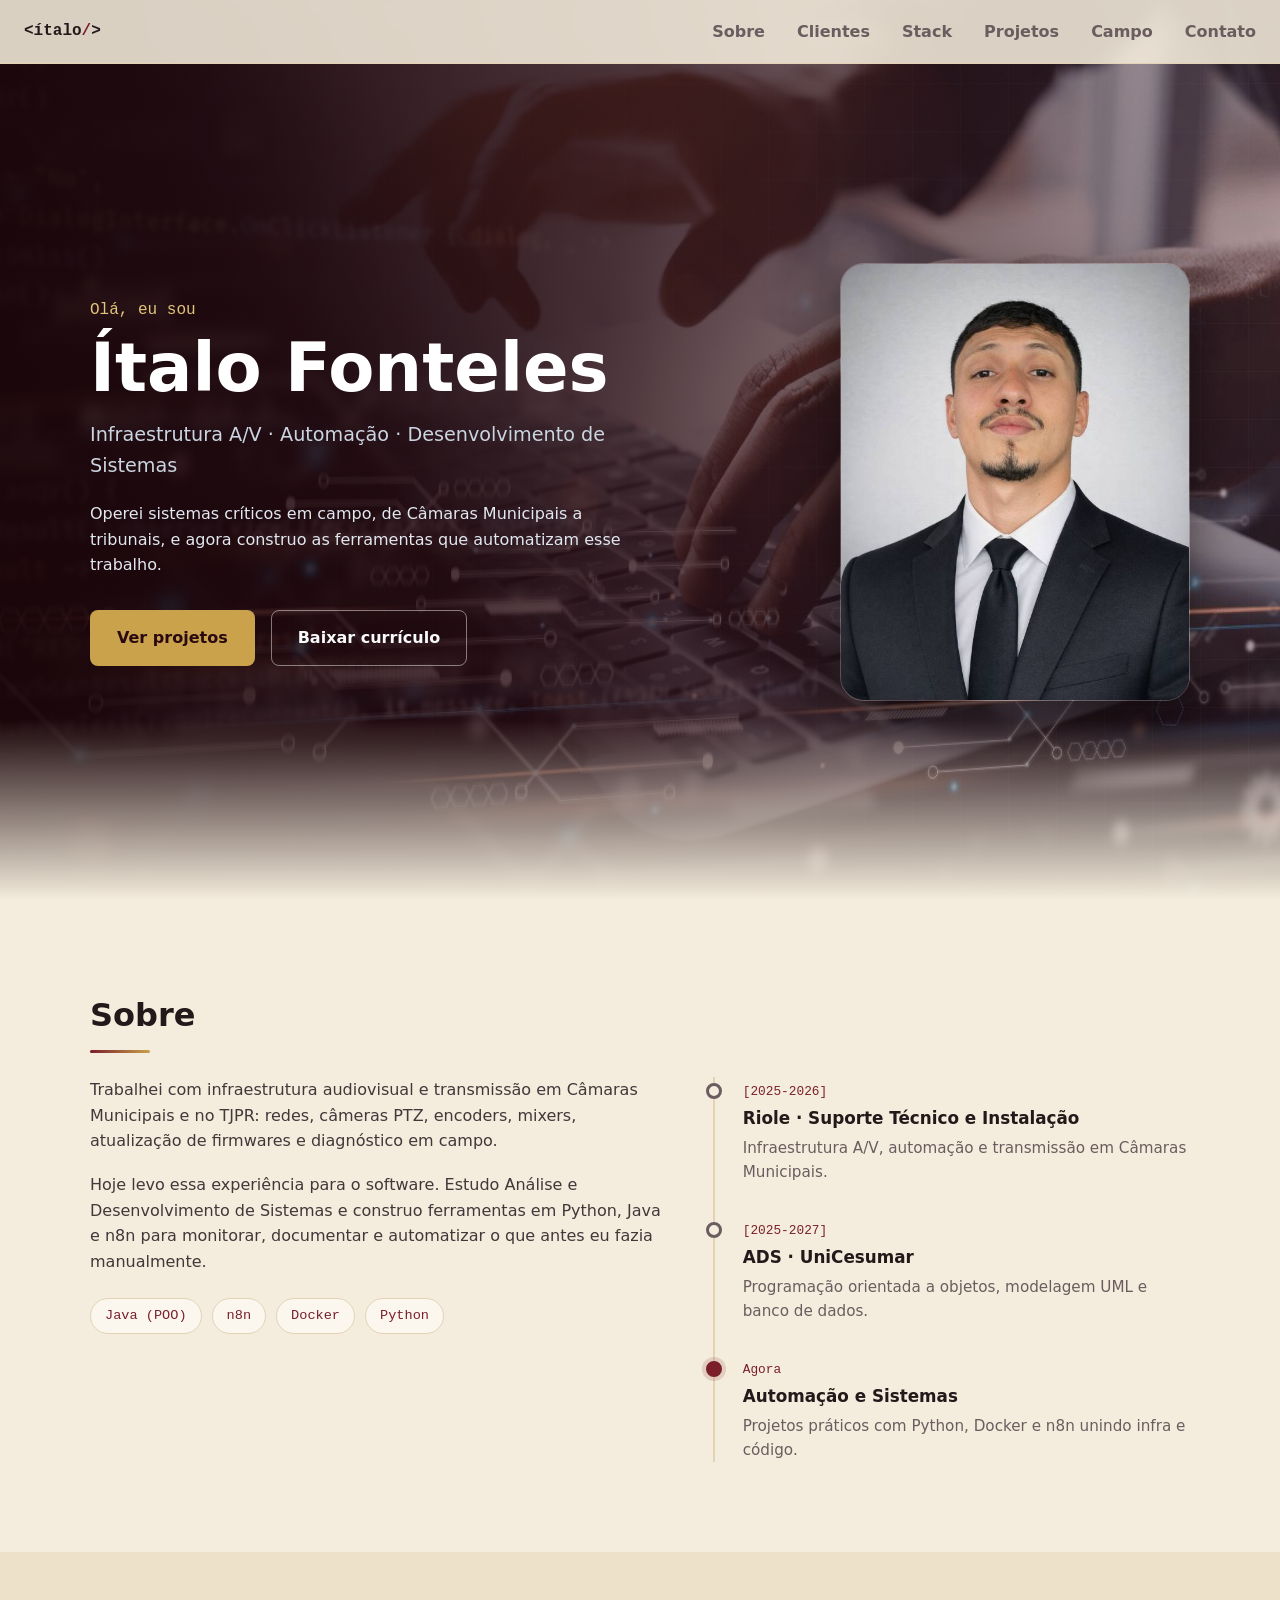
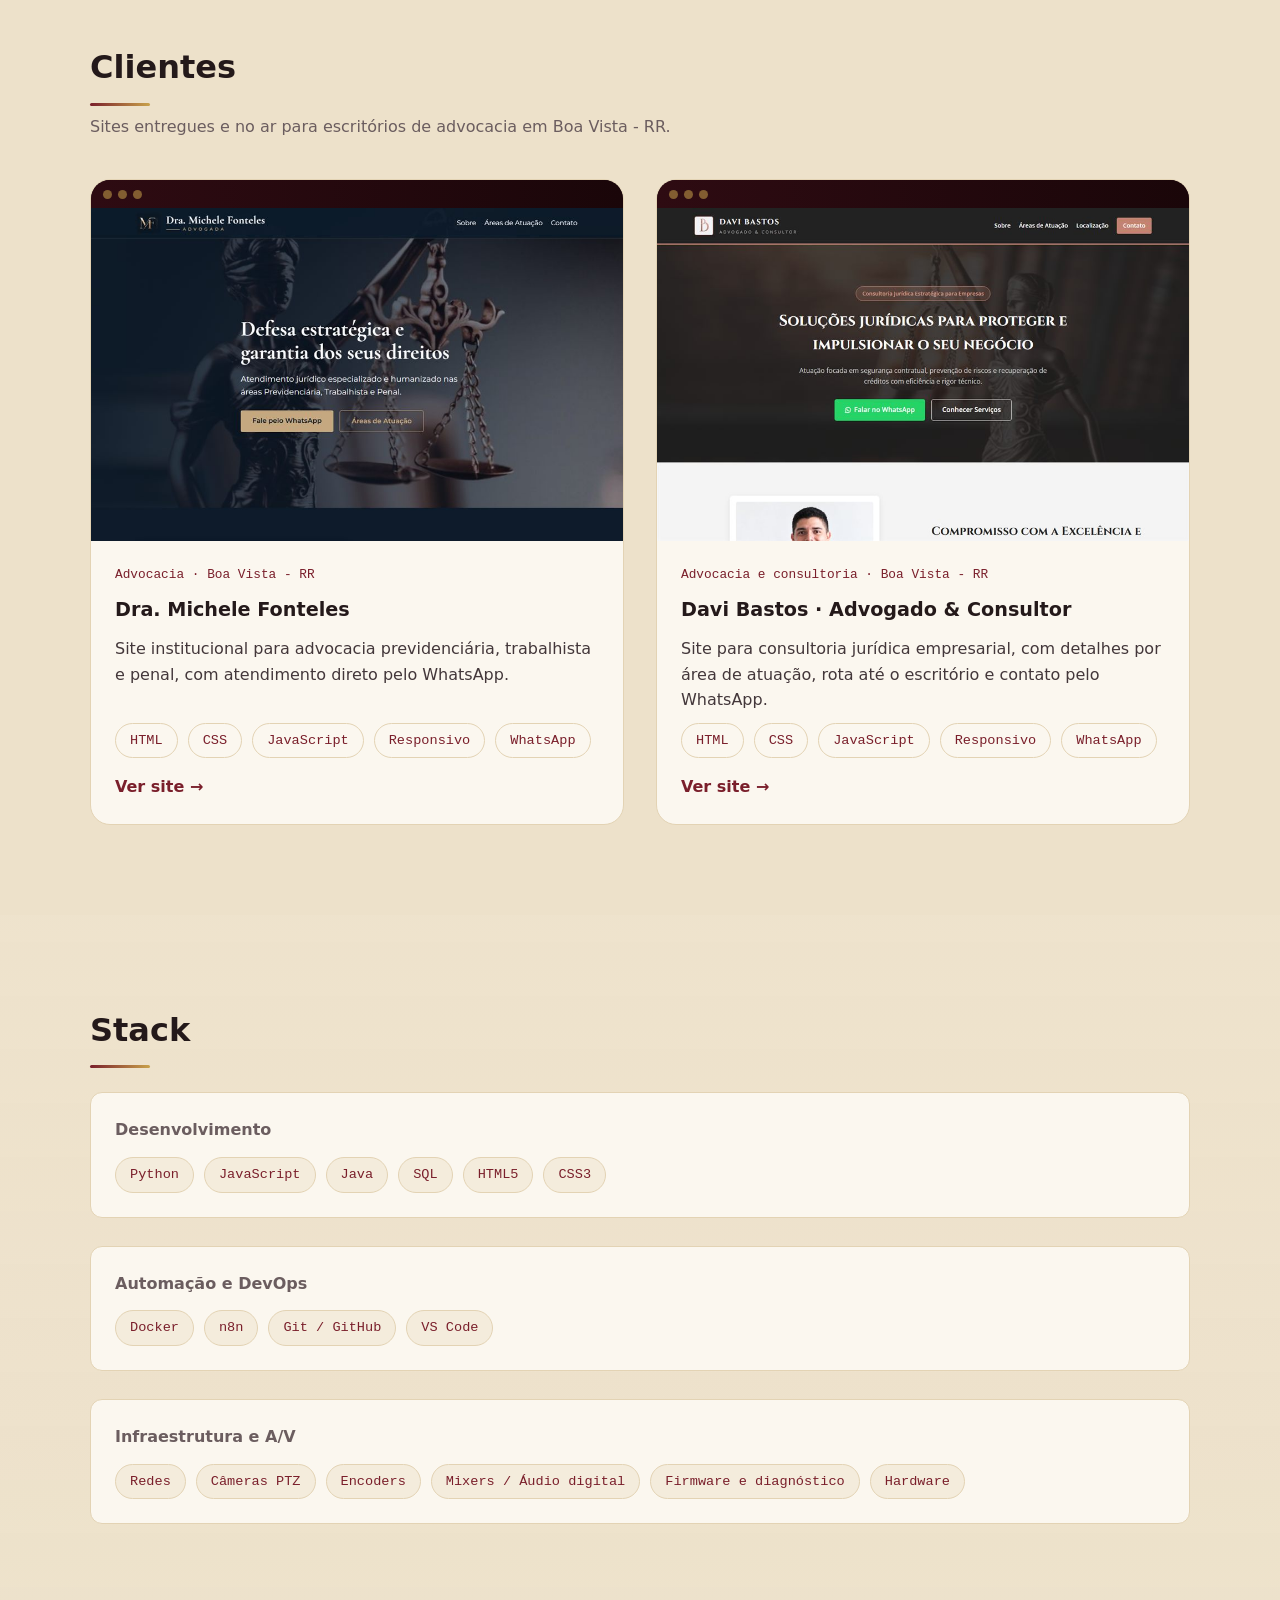
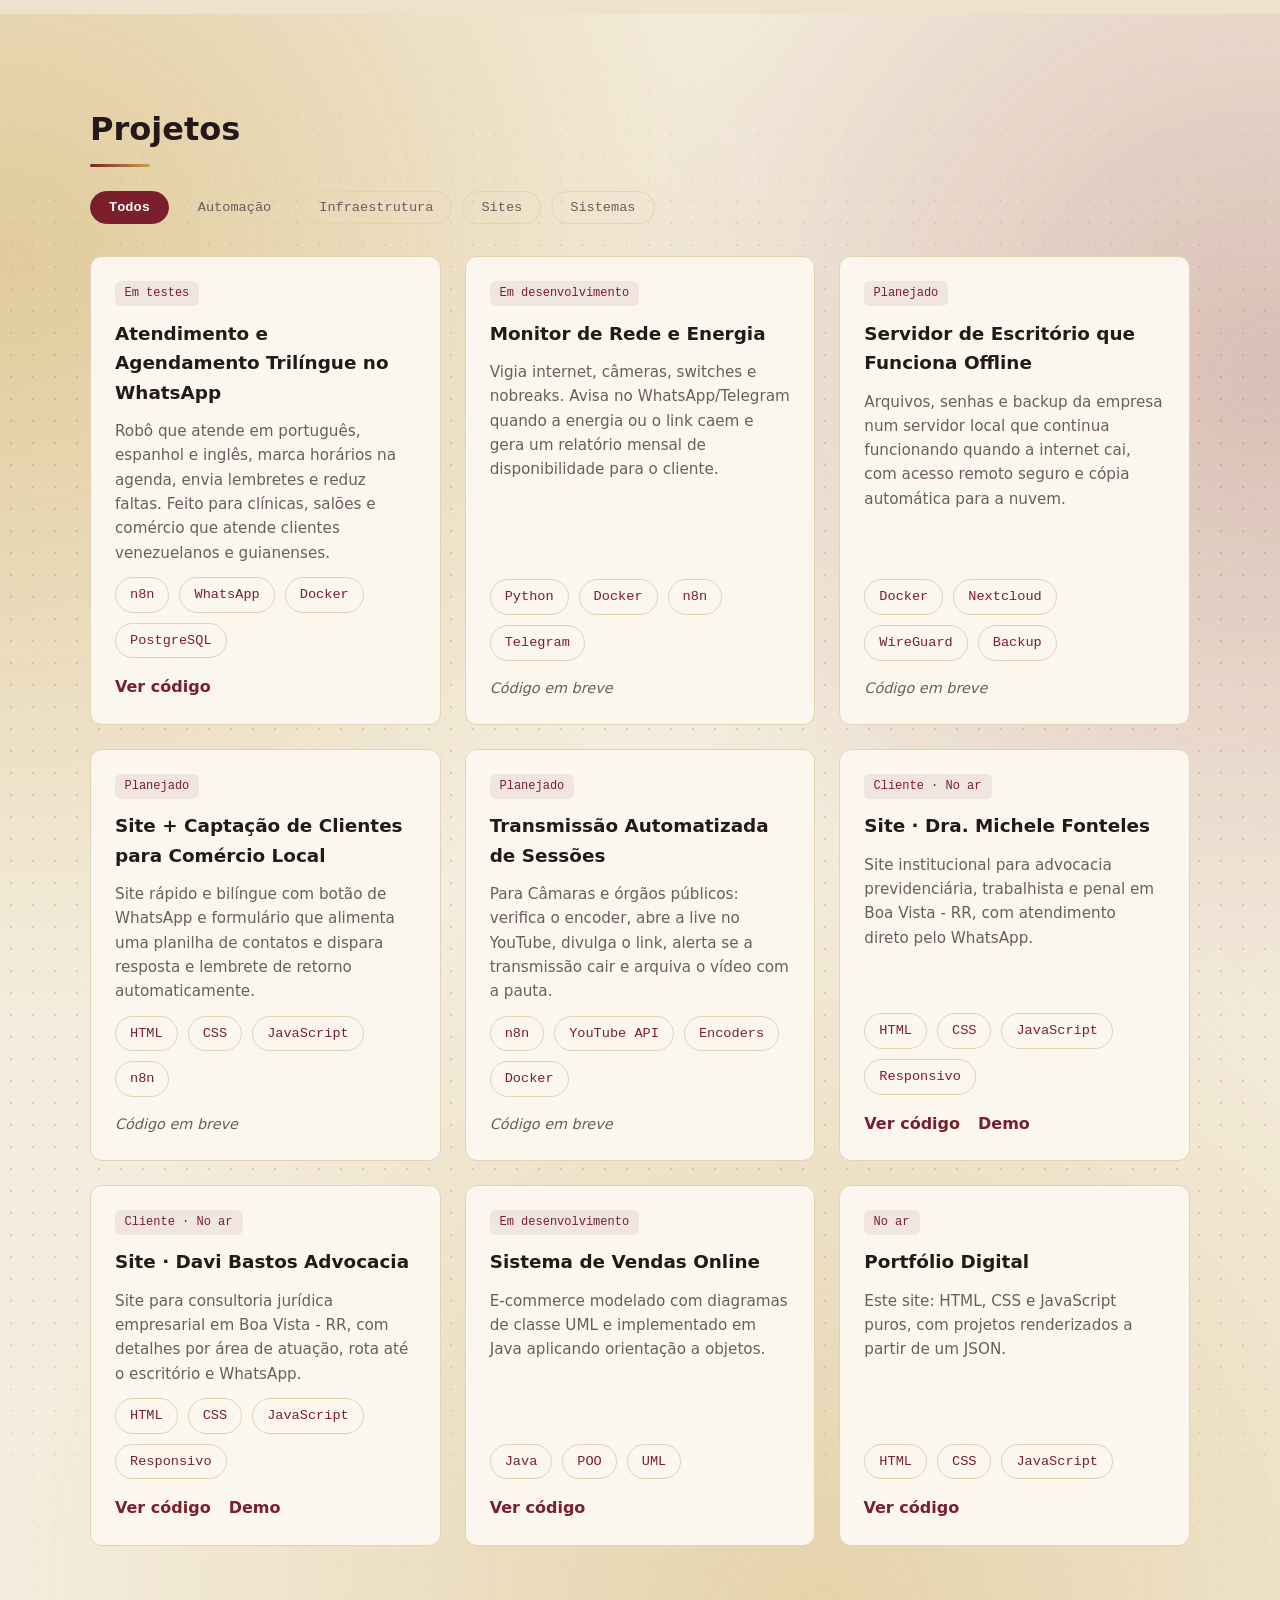
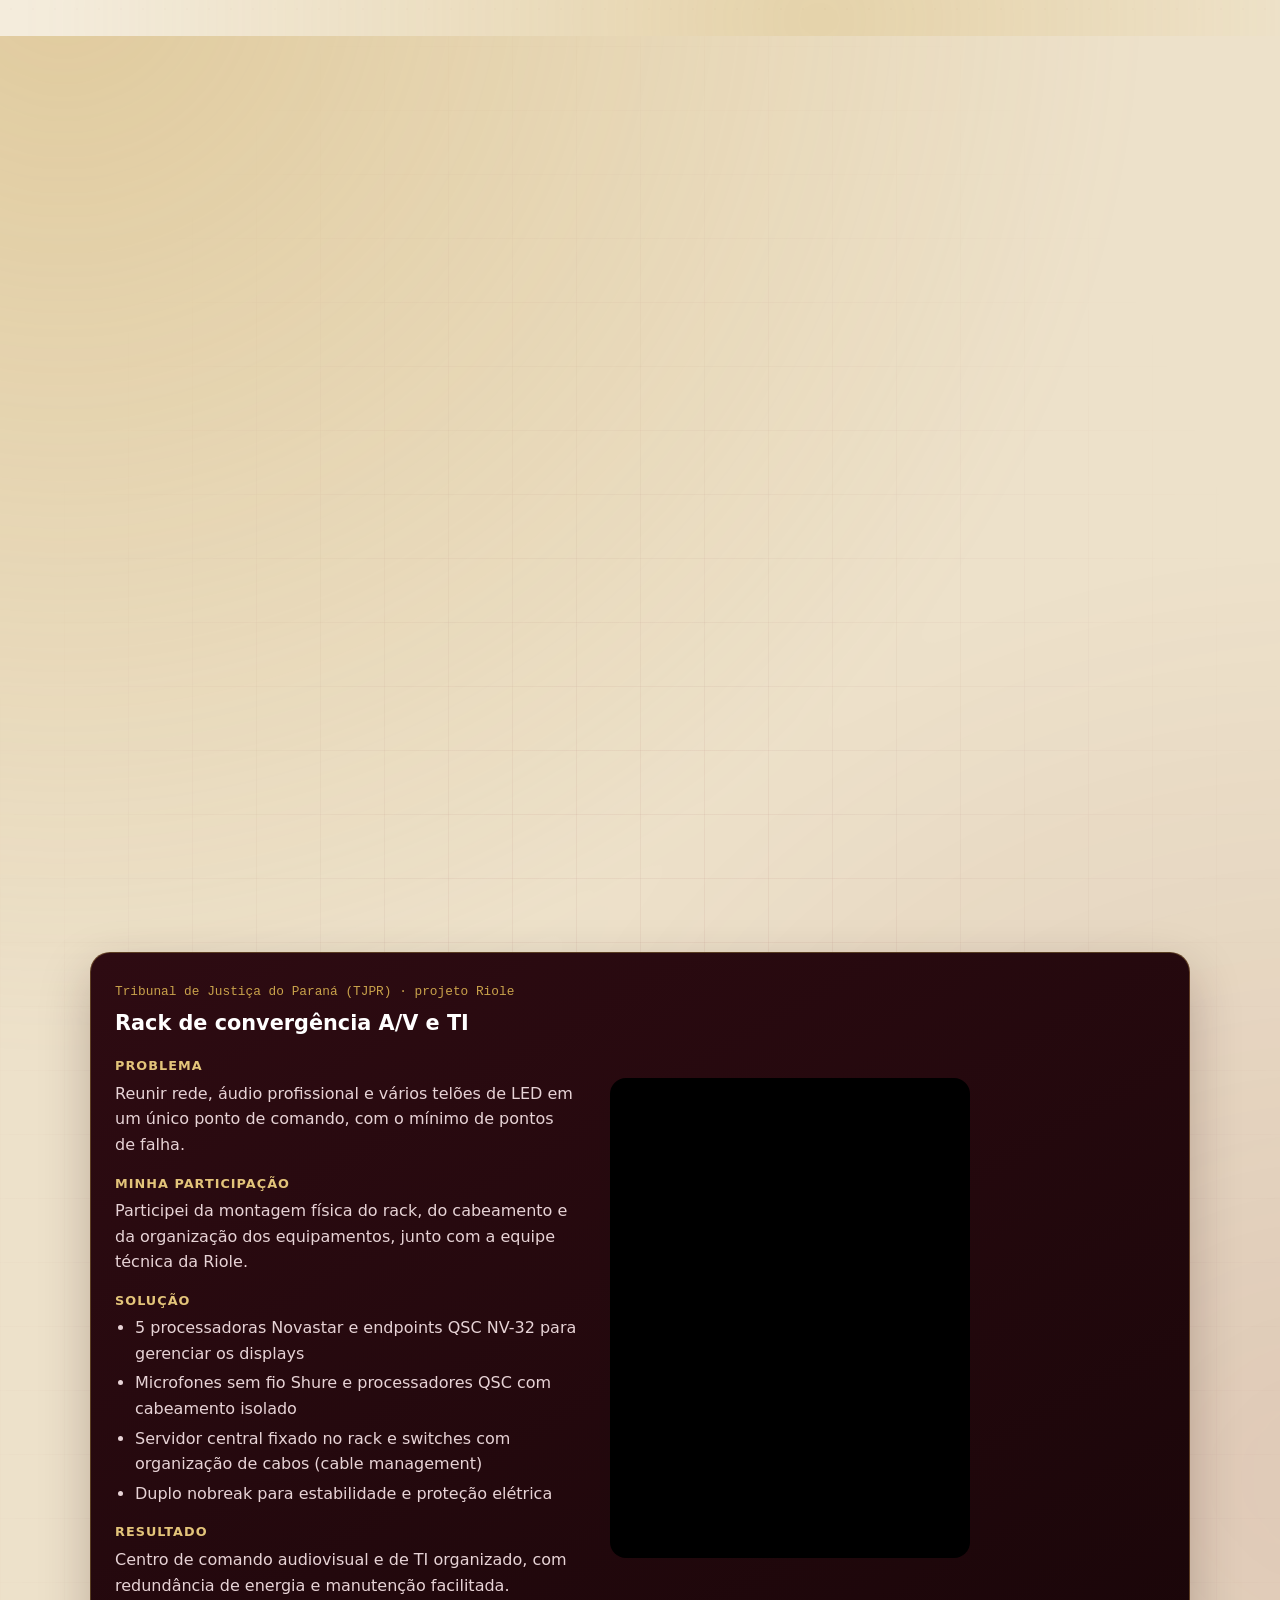
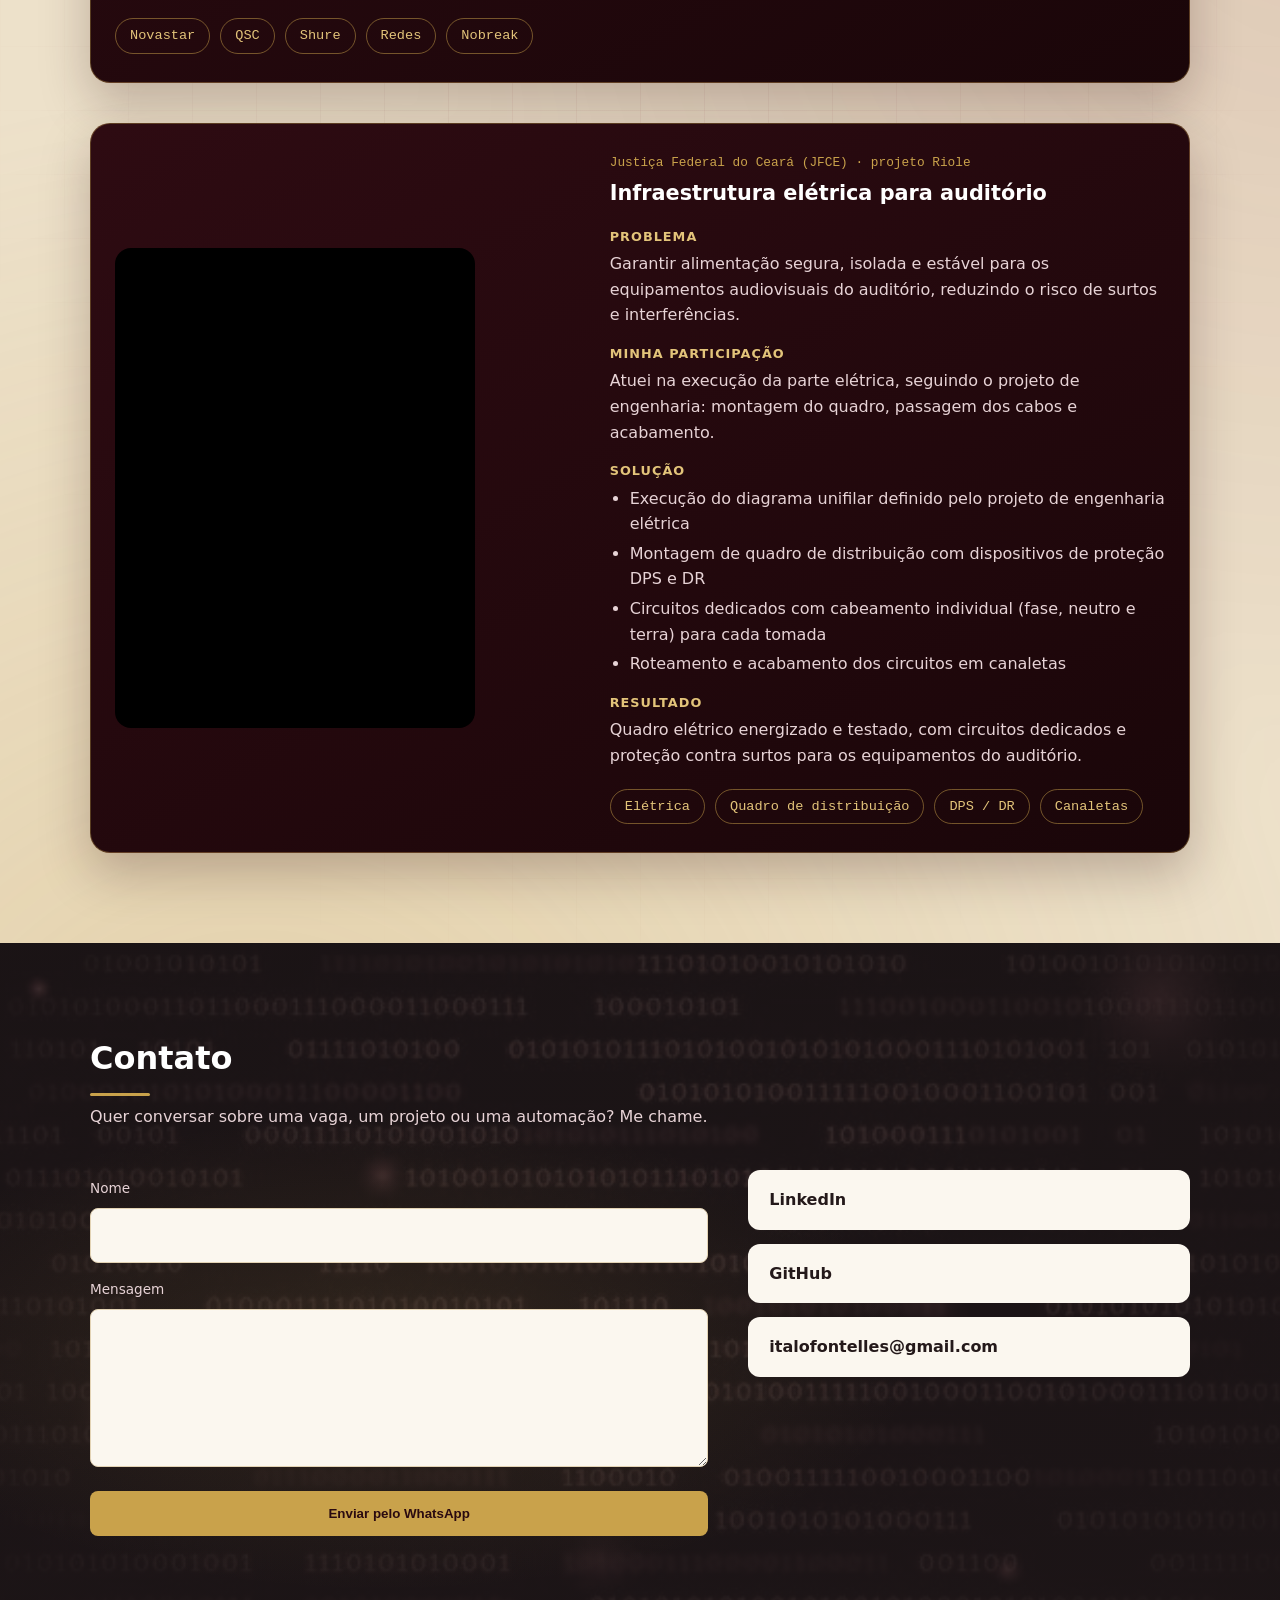
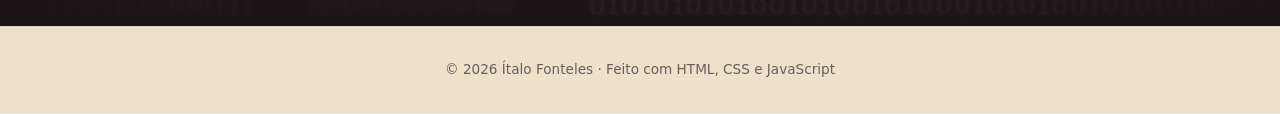
==== index.html @ 3f43d25a "feat: sitemap, robots.txt e dados estruturados para o Google" ====
<!DOCTYPE html>
<html lang="pt-br">
<head>
  <meta charset="UTF-8">
  <meta name="viewport" content="width=device-width, initial-scale=1.0">
  <meta name="description" content="Ítalo Fonteles: sites, automação com n8n e infraestrutura de redes para empresas e escritórios em Boa Vista - RR.">
  <link rel="canonical" href="https://italofonteles.dev/">

  <!-- Dados para o Google entender quem é a pessoa do site -->
  <script type="application/ld+json">
  {
    "@context": "https://schema.org",
    "@type": "Person",
    "name": "Ítalo Fonteles",
    "url": "https://italofonteles.dev/",
    "image": "https://italofonteles.dev/assets/img/foto-perfil.jpg",
    "jobTitle": "Infraestrutura de TI, Automação e Desenvolvimento Web",
    "email": "mailto:italofontelles@gmail.com",
    "address": { "@type": "PostalAddress", "addressLocality": "Boa Vista", "addressRegion": "RR", "addressCountry": "BR" },
    "sameAs": [
      "https://www.linkedin.com/in/italo-fonteles-543984356/",
      "https://github.com/ItaloFonteles"
    ]
  }
  </script>
  <meta name="author" content="Ítalo Fonteles">
  <meta name="theme-color" content="#7a1f2b">

  <!-- Marca que o JS está ativo (os efeitos de reveal só escondem conteúdo se isto rodar) -->
  <script>document.documentElement.classList.add('js');</script>

  <!-- Pré-visualização ao compartilhar no LinkedIn/WhatsApp -->
  <meta property="og:type" content="website">
  <meta property="og:title" content="Ítalo Fonteles | Infraestrutura, Automação e Sistemas">
  <meta property="og:description" content="Infraestrutura A/V, automação e desenvolvimento de sistemas. Projetos e cases de campo.">
  <meta property="og:image" content="https://italofonteles.dev/assets/img/preview.jpg">
  <meta property="og:url" content="https://italofonteles.dev/">

  <!-- Ícone da aba (emoji, sem arquivo extra) -->
  <link rel="icon" href="data:image/svg+xml,<svg xmlns='http://www.w3.org/2000/svg' viewBox='0 0 100 100'><text y='.9em' font-size='90'>⚡</text></svg>">

  <title>Ítalo Fonteles | Infraestrutura, Automação e Sistemas</title>
  <link rel="stylesheet" href="css/base.css">
  <link rel="stylesheet" href="css/components.css">
</head>
<body>

  <header class="navbar">
    <a href="#inicio" class="navbar__logo">&lt;ítalo<span>/</span>&gt;</a>
    <button class="navbar__toggle" aria-label="Abrir menu" aria-expanded="false" aria-controls="menu">☰</button>
    <nav class="navbar__menu" id="menu">
      <a href="#sobre">Sobre</a>
      <a href="#clientes">Clientes</a>
      <a href="#stack">Stack</a>
      <a href="#projetos">Projetos</a>
      <a href="#campo">Campo</a>
      <a href="#contato">Contato</a>
    </nav>
  </header>

  <main>
    <section id="inicio" class="hero">
      <div class="container hero__content">

        <!-- Lado esquerdo: texto -->
        <div class="hero__texto">
          <p class="hero__eyebrow">Olá, eu sou</p>
          <h1>Ítalo Fonteles</h1>
          <p class="hero__role">Infraestrutura A/V · Automação · Desenvolvimento de Sistemas</p>
          <p class="hero__text">
            Operei sistemas críticos em campo, de Câmaras Municipais a tribunais,
            e agora construo as ferramentas que automatizam esse trabalho.
          </p>
          <div class="hero__cta">
            <a class="btn btn--primary" href="#projetos">Ver projetos</a>
            <a class="btn btn--ghost" href="assets/curriculo.pdf" download>Baixar currículo</a>
          </div>
        </div>

        <!-- Lado direito: imagem -->
        <div class="hero__imagem">
          <img src="assets/img/foto-perfil.jpg" alt="Foto de perfil de Ítalo Fonteles"
               class="hero__foto" width="350" height="438">
        </div>

      </div>
    </section>

    <section id="sobre" class="section">
      <div class="container">
        <h2 class="section__title reveal">Sobre</h2>

        <div class="sobre reveal">
          <div class="sobre__texto">
            <p>
              Trabalhei com infraestrutura audiovisual e transmissão em Câmaras
              Municipais e no TJPR: redes, câmeras PTZ, encoders, mixers,
              atualização de firmwares e diagnóstico em campo.
            </p>
            <p>
              Hoje levo essa experiência para o software. Estudo Análise e
              Desenvolvimento de Sistemas e construo ferramentas em Python, Java
              e n8n para monitorar, documentar e automatizar o que antes eu fazia
              manualmente.
            </p>
            <ul class="tags">
              <li>Java (POO)</li>
              <li>n8n</li>
              <li>Docker</li>
              <li>Python</li>
            </ul>
          </div>

          <ol class="timeline">
            <li class="timeline__item">
              <span class="timeline__periodo">[2025-2026]</span>
              <h3>Riole · Suporte Técnico e Instalação</h3>
              <p>Infraestrutura A/V, automação e transmissão em Câmaras Municipais.</p>
            </li>
            <li class="timeline__item">
              <span class="timeline__periodo">[2025-2027]</span>
              <h3>ADS · UniCesumar</h3>
              <p>Programação orientada a objetos, modelagem UML e banco de dados.</p>
            </li>
            <li class="timeline__item timeline__item--atual">
              <span class="timeline__periodo">Agora</span>
              <h3>Automação e Sistemas</h3>
              <p>Projetos práticos com Python, Docker e n8n unindo infra e código.</p>
            </li>
          </ol>
        </div>
      </div>
    </section>

    <section id="clientes" class="section section--alt">
      <div class="container">
        <h2 class="section__title reveal">Clientes</h2>
        <p class="campo__intro reveal">
          Sites entregues e no ar para escritórios de advocacia em Boa Vista - RR.
        </p>

        <div class="clientes">
          <article class="cliente reveal">
            <a class="cliente__tela" href="https://italofonteles.github.io/Projeto_Michele/" target="_blank" rel="noopener"
               aria-label="Abrir o site da Dra. Michele Fonteles">
              <span class="cliente__barra" aria-hidden="true"><i></i><i></i><i></i></span>
              <img src="assets/img/cliente-michele-fonteles.jpg" alt="Página inicial do site da Dra. Michele Fonteles"
                   width="960" height="600" loading="lazy">
            </a>
            <div class="cliente__info">
              <span class="case__local">Advocacia · Boa Vista - RR</span>
              <h3>Dra. Michele Fonteles</h3>
              <p>Site institucional para advocacia previdenciária, trabalhista e penal, com atendimento direto pelo WhatsApp.</p>
              <ul class="tags">
                <li>HTML</li><li>CSS</li><li>JavaScript</li><li>Responsivo</li><li>WhatsApp</li>
              </ul>
              <a class="cliente__link" href="https://italofonteles.github.io/Projeto_Michele/" target="_blank" rel="noopener">Ver site →</a>
            </div>
          </article>

          <article class="cliente reveal">
            <a class="cliente__tela" href="https://italofonteles.github.io/Site-davi-bastos/" target="_blank" rel="noopener"
               aria-label="Abrir o site do Dr. Davi Bastos">
              <span class="cliente__barra" aria-hidden="true"><i></i><i></i><i></i></span>
              <img src="assets/img/cliente-davi-bastos.jpg" alt="Página inicial do site do Dr. Davi Bastos"
                   width="960" height="600" loading="lazy">
            </a>
            <div class="cliente__info">
              <span class="case__local">Advocacia e consultoria · Boa Vista - RR</span>
              <h3>Davi Bastos · Advogado &amp; Consultor</h3>
              <p>Site para consultoria jurídica empresarial, com detalhes por área de atuação, rota até o escritório e contato pelo WhatsApp.</p>
              <ul class="tags">
                <li>HTML</li><li>CSS</li><li>JavaScript</li><li>Responsivo</li><li>WhatsApp</li>
              </ul>
              <a class="cliente__link" href="https://italofonteles.github.io/Site-davi-bastos/" target="_blank" rel="noopener">Ver site →</a>
            </div>
          </article>
        </div>
      </div>
    </section>

    <section id="stack" class="section section--alt">
      <div class="container">
        <h2 class="section__title reveal">Stack</h2>

        <div class="stack reveal">
          <div class="stack__grupo">
            <h3>Desenvolvimento</h3>
            <ul class="tags">
              <li>Python</li><li>JavaScript</li><li>Java</li><li>SQL</li>
              <li>HTML5</li><li>CSS3</li>
            </ul>
          </div>
          <div class="stack__grupo">
            <h3>Automação e DevOps</h3>
            <ul class="tags">
              <li>Docker</li><li>n8n</li><li>Git / GitHub</li><li>VS Code</li>
            </ul>
          </div>
          <div class="stack__grupo">
            <h3>Infraestrutura e A/V</h3>
            <ul class="tags">
              <li>Redes</li><li>Câmeras PTZ</li><li>Encoders</li>
              <li>Mixers / Áudio digital</li><li>Firmware e diagnóstico</li><li>Hardware</li>
            </ul>
          </div>
        </div>
      </div>
    </section>

    <section id="projetos" class="section">
      <div class="container">
        <h2 class="section__title reveal">Projetos</h2>
        <div class="filtros reveal" id="filtros" role="group" aria-label="Filtrar projetos"></div>
        <div class="projetos-grid" id="lista-projetos"></div>
        <p class="projetos-aviso" id="projetos-aviso" hidden></p>
      </div>
    </section>

    <section id="campo" class="section section--alt">
      <div class="container">
        <h2 class="section__title reveal">Experiência de campo</h2>
        <p class="campo__intro reveal">
          Infraestrutura audiovisual e de TI em ambientes institucionais, onde
          falha não é opção. Cada caso mostra o problema, o que foi feito e o resultado.
        </p>
        <div class="cases" id="lista-cases"></div>
        <p class="projetos-aviso" id="cases-aviso" hidden></p>
      </div>
    </section>

    <section id="contato" class="section">
      <div class="container">
        <h2 class="section__title reveal">Contato</h2>
        <p class="campo__intro reveal">
          Quer conversar sobre uma vaga, um projeto ou uma automação? Me chame.
        </p>

        <div class="contato reveal">
          <form class="contato__form" id="form-contato" novalidate>
            <label for="nome">Nome</label>
            <input type="text" id="nome" name="nome" autocomplete="name" required>

            <label for="mensagem">Mensagem</label>
            <textarea id="mensagem" name="mensagem" rows="5" required></textarea>

            <p class="contato__erro" id="contato-erro" role="alert" hidden></p>
            <button type="submit" class="btn btn--primary">Enviar pelo WhatsApp</button>
          </form>

          <ul class="contato__links">
            <li><a href="https://www.linkedin.com/in/italo-fonteles-543984356/" target="_blank" rel="noopener">LinkedIn</a></li>
            <li><a href="https://github.com/ItaloFonteles" target="_blank" rel="noopener">GitHub</a></li>
            <li><a href="mailto:italofontelles@gmail.com">italofontelles@gmail.com</a></li>
          </ul>
        </div>
      </div>
    </section>
  </main>

  <footer class="rodape">
    <div class="container">
      <p>© <span id="ano"></span> Ítalo Fonteles · Feito com HTML, CSS e JavaScript</p>
    </div>
  </footer>

  <!-- utils.js precisa vir primeiro (define esc()) -->
  <script src="js/utils.js" defer></script>
  <script src="js/main.js" defer></script>
  <script src="js/projetos.js" defer></script>
  <script src="js/cases.js" defer></script>
  <script src="js/contato.js" defer></script>
</body>
</html>
---- css/base.css ----
/* ===== VARIÁVEIS: trocar o tema inteiro mexendo só aqui ===== */
:root {
  --bg: #0b1120;
  --bg-alt: #020617;
  --surface: #111827;
  --border: #1e293b;
  --text: #e5e7eb;
  --text-muted: #94a3b8;
  --accent: #38bdf8;
  --accent-hover: #0ea5e9;

  --font-sans: "Segoe UI", system-ui, -apple-system, Arial, sans-serif;
  --font-mono: "Cascadia Code", Consolas, monospace;
  --radius: 12px;
  --nav-height: 64px;
}

*, *::before, *::after { box-sizing: border-box; margin: 0; padding: 0; }

html { scroll-behavior: smooth; scroll-padding-top: var(--nav-height); }

body {
  font-family: var(--font-sans);
  background: var(--bg);
  color: var(--text);
  line-height: 1.6;
}

img, video { max-width: 100%; display: block; }
a { color: inherit; text-decoration: none; }

.container { width: min(1100px, 100% - 40px); margin-inline: auto; }

.section { padding: 90px 0; }
.section--alt { background: var(--bg-alt); }
.section h2 { font-size: 2rem; margin-bottom: 24px; }/* ===== VARIÁVEIS: trocar o tema inteiro mexendo só aqui ===== */
:root {
  /* Tema: vinho + dourado */
  --bg: #f4ecdc;          /* champanhe (fundo principal) */
  --bg-alt: #ede1ca;      /* dourado claro (seções alternadas) */
  --surface: #fbf7ef;     /* marfim (cards) */
  --gold: #c9a24b;        /* dourado (detalhes) */
  --border: #e3d3b4;
  --text: #24191a;
  --text-soft: #43373a;   /* parágrafos */
  --text-muted: #6b5d5f;
  --accent: #7a1f2b;      /* vinho */
  --accent-hover: #5a1520;
  --on-accent: #f8f9fa;   /* texto sobre fundo accent */

  --font-sans: "Segoe UI", system-ui, -apple-system, Arial, sans-serif;
  --font-mono: "Cascadia Code", Consolas, monospace;
  --radius: 12px;
  --nav-height: 64px;

  /* Foto do hero: ajuste aqui o enquadramento (x y). Ex.: center 20%, center top, 30% 15% */
  --foto-posicao: center 20%;
}

*, *::before, *::after { box-sizing: border-box; margin: 0; padding: 0; }

html { scroll-behavior: smooth; scroll-padding-top: var(--nav-height); }

body {
  font-family: var(--font-sans);
  background: var(--bg);
  color: var(--text);
  line-height: 1.6;
}

img, video { max-width: 100%; display: block; }
a { color: inherit; text-decoration: none; }

.container { width: min(1100px, 100% - 40px); margin-inline: auto; }

.section { padding: 90px 0; }
.section--alt { background: var(--bg-alt); }
.section h2 { font-size: 2rem; margin-bottom: 24px; }

@media (prefers-reduced-motion: reduce) {
  html { scroll-behavior: auto; }
  * { animation: none !important; transition: none !important; }
}
@media (prefers-reduced-motion: reduce) {
  html { scroll-behavior: auto; }
  * { animation: none !important; transition: none !important; }
}
---- css/components.css ----
/* ===== NAVBAR ===== */
.navbar {
  position: fixed; inset: 0 0 auto 0; height: var(--nav-height);
  display: flex; align-items: center; justify-content: space-between;
  padding: 0 24px; z-index: 100;
  background: rgba(244, 236, 220, 0.88);
  backdrop-filter: blur(8px);
  border-bottom: 1px solid var(--border);
}
.navbar__logo { font-family: var(--font-mono); font-weight: bold; }
.navbar__logo span { color: var(--accent); }

.navbar__menu { display: flex; gap: 32px; }
.navbar__menu a { color: var(--text-muted); font-weight: 600; transition: color .2s; }
.navbar__menu a:hover { color: var(--accent); }

.navbar__toggle {
  display: none; background: none; border: 0;
  color: var(--text); font-size: 1.6rem; cursor: pointer;
}

/* ===== HERO ===== */
.hero {
  min-height: 100vh; display: flex; align-items: center;
  padding-top: var(--nav-height);
  position: relative; isolation: isolate; overflow: hidden;
  background: #1c060a;
}
/* Camada 1: foto de fundo com zoom lento (efeito "Ken Burns") */
.hero::before {
  content: ""; position: absolute; inset: 0; z-index: -2;
  background: url("../assets/img/hero-bg.jpg") center / cover no-repeat;
  animation: hero-zoom 30s ease-in-out infinite alternate;
}
/* Camada 2: escurece o lado do texto, grade "tech" sutil e fade para a próxima seção */
.hero::after {
  content: ""; position: absolute; inset: 0; z-index: -1;
  background:
    linear-gradient(to bottom, transparent 80%, var(--bg) 100%),
    linear-gradient(90deg, rgba(28, 6, 10, .94) 0%, rgba(40, 8, 14, .75) 50%, rgba(60, 10, 20, .35) 100%),
    repeating-linear-gradient(0deg, rgba(255, 255, 255, .035) 0 1px, transparent 1px 48px),
    repeating-linear-gradient(90deg, rgba(255, 255, 255, .035) 0 1px, transparent 1px 48px);
}
@keyframes hero-zoom {
  from { transform: scale(1); }
  to   { transform: scale(1.12) translate(-1.5%, -1%); }
}

/* Texto e botões claros sobre o fundo escuro */
.hero h1 { color: #ffffff; }
.hero .hero__eyebrow { color: #e3c47a; }
.hero .hero__role { color: #cbd5e1; }
.hero .hero__text { color: #e2e8f0; }
.hero .btn--primary { background: var(--gold); color: #2a0a10; }
.hero .btn--primary:hover { background: #dbb866; color: #2a0a10; }
.hero .btn--ghost { border-color: rgba(255, 255, 255, .45); color: #f8f9fa; }
.hero .btn--ghost:hover { border-color: #ffffff; color: #ffffff; background: rgba(255, 255, 255, .08); }
.hero .hero__foto { border-color: rgba(255, 255, 255, .2); box-shadow: 0 20px 50px rgba(0, 0, 0, .5); }

/* ===== FUNDO COM IMAGEM (Stack): código desfocado + véu claro + parallax ===== */
#stack {
  background:
    linear-gradient(rgba(237, 225, 202, .88), rgba(237, 225, 202, .93)),
    url("../assets/img/stack-bg.jpg") center / cover no-repeat;
  background-attachment: scroll, fixed;
}
/* iOS/celular não suporta "fixed" direito: volta ao normal */
@media (hover: none), (max-width: 800px) {
  #stack { background-attachment: scroll; }
}
.hero__eyebrow { font-family: var(--font-mono); color: var(--accent); margin-bottom: 8px; }
.hero h1 { font-size: clamp(2.4rem, 7vw, 4.2rem); line-height: 1.1; }
.hero__role { font-size: 1.2rem; color: var(--text-muted); margin: 14px 0 20px; }
.hero__text { max-width: 560px; color: var(--text-soft); margin-bottom: 32px; }
.hero__cta { display: flex; gap: 16px; flex-wrap: wrap; }

.hero__content {
  display: flex;
  align-items: center;
  justify-content: space-between;
  gap: 2rem;
}
.hero__texto { flex: 1; }
.hero__imagem { flex: 1; display: flex; justify-content: flex-end; }
.hero__foto {
  max-width: 350px;
  width: 100%;
  height: auto;
  aspect-ratio: 4 / 5;               /* retrato; use 1 / 1 para quadrada */
  object-fit: cover;
  object-position: var(--foto-posicao);
  border-radius: 24px;               /* use 50% para voltar ao círculo (com aspect-ratio 1 / 1) */
  border: 1px solid var(--border);
  box-shadow: 0 16px 40px rgba(31, 36, 41, .18);
}

/* ===== BOTÕES ===== */
.btn {
  padding: 14px 26px; border-radius: 8px; font-weight: bold;
  border: 1px solid transparent; transition: all .25s ease;
}
.btn--primary { background: var(--accent); color: var(--on-accent); }
.btn--primary:hover { background: var(--accent-hover); color: #fff; }
.btn--ghost { border-color: var(--border); color: var(--text); }
.btn--ghost:hover { border-color: var(--accent); color: var(--accent); }

/* ===== TÍTULOS DE SEÇÃO ===== */
.section__title {
  position: relative;
  padding-bottom: 12px;
  margin-bottom: 40px;
}
.section__title::after {
  content: "";
  position: absolute; left: 0; bottom: 0;
  width: 60px; height: 3px;
  background: linear-gradient(90deg, var(--accent), var(--gold));
  border-radius: 2px;
}

/* ===== REVEAL (aparecer ao rolar) =====
   Só esconde se o JS estiver ativo (classe .js no <html>) */
.js .reveal { opacity: 0; transform: translateY(30px); transition: all .8s ease-out; }
.js .reveal.active { opacity: 1; transform: none; }

/* ===== TAGS (usadas em Sobre, Stack e Projetos) ===== */
.tags { list-style: none; display: flex; flex-wrap: wrap; gap: 10px; }
.tags li {
  font-family: var(--font-mono);
  font-size: .85rem;
  padding: 6px 14px;
  border-radius: 999px;
  background: var(--surface);
  border: 1px solid var(--border);
  color: var(--accent);
  transition: border-color .2s, transform .2s;
}
.tags li:hover { border-color: var(--accent); transform: translateY(-2px); }

/* ===== SOBRE ===== */
.sobre {
  display: grid;
  grid-template-columns: 1.2fr 1fr;
  gap: 50px;
  align-items: start;
}
.sobre__texto p { color: var(--text-soft); margin-bottom: 18px; }
.sobre__texto .tags { margin-top: 24px; }

/* ===== LINHA DO TEMPO ===== */
.timeline {
  list-style: none;
  position: relative;
  padding-left: 28px;
  border-left: 2px solid var(--border);
}
.timeline__item { position: relative; padding-bottom: 32px; }
.timeline__item:last-child { padding-bottom: 0; }

.timeline__item::before {            /* bolinha */
  content: "";
  position: absolute; left: -37px; top: 6px;
  width: 16px; height: 16px;
  border-radius: 50%;
  background: var(--bg);
  border: 3px solid var(--text-muted);
}
.timeline__item--atual::before {
  border-color: var(--accent);
  background: var(--accent);
  box-shadow: 0 0 0 4px rgba(122, 31, 43, .15);
}

.timeline__periodo {
  font-family: var(--font-mono);
  font-size: .8rem;
  color: var(--accent);
}
.timeline__item h3 { font-size: 1.05rem; margin: 2px 0 4px; }
.timeline__item p { color: var(--text-muted); font-size: .95rem; }

/* ===== STACK ===== */
.stack { display: grid; gap: 28px; }
.stack__grupo {
  background: var(--surface);
  border: 1px solid var(--border);
  border-radius: var(--radius);
  padding: 24px;
}
.stack__grupo h3 { font-size: 1rem; color: var(--text-muted); margin-bottom: 14px; }
.stack__grupo .tags li { background: var(--bg); }

/* ===== FILTROS ===== */
.filtros { display: flex; flex-wrap: wrap; gap: 10px; margin-bottom: 32px; }

.filtro {
  font-family: var(--font-mono);
  font-size: .85rem;
  padding: 8px 18px;
  border-radius: 999px;
  border: 1px solid var(--border);
  background: transparent;
  color: var(--text-muted);
  cursor: pointer;
  transition: all .2s;
}
.filtro:hover { border-color: var(--accent); color: var(--accent); }
.filtro--ativo { background: var(--accent); border-color: var(--accent); color: var(--on-accent); font-weight: bold; }

/* ===== GRID E CARDS DE PROJETO ===== */
.projetos-grid {
  display: grid;
  grid-template-columns: repeat(auto-fit, minmax(280px, 1fr));
  gap: 24px;
}

@keyframes aparecer {
  from { opacity: 0; transform: translateY(16px); }
  to   { opacity: 1; transform: none; }
}

.card {
  display: flex;
  flex-direction: column;
  gap: 12px;
  background: var(--surface);
  border: 1px solid var(--border);
  border-radius: var(--radius);
  padding: 24px;
  animation: aparecer .5s ease-out both;
  transition: transform .25s, border-color .25s, box-shadow .25s;
}
.card:hover {
  transform: translateY(-6px);
  border-color: var(--accent);
  box-shadow: 0 8px 24px rgba(31, 36, 41, .10);
}

.card__status {
  align-self: flex-start;
  font-family: var(--font-mono);
  font-size: .75rem;
  padding: 3px 10px;
  border-radius: 6px;
  background: rgba(122, 31, 43, .08);
  color: var(--accent);
}
.card h3 { font-size: 1.15rem; }
.card p { color: var(--text-muted); font-size: .95rem; flex-grow: 1; }

.card__links { display: flex; gap: 18px; margin-top: 4px; }
.card__links a { color: var(--accent); font-weight: 600; }
.card__links a:hover { text-decoration: underline; }
.card__breve { color: var(--text-muted); font-size: .9rem; font-style: italic; }
.projetos-aviso { color: var(--text-muted); text-align: center; }

/* ===== FUNDO ANIMADO (Projetos): manchas de luz dourada/vinho flutuando + pontilhado ===== */
#projetos { position: relative; isolation: isolate; overflow: hidden; }
#projetos::before {
  content: ""; position: absolute; inset: -20%; z-index: -2;
  background:
    radial-gradient(circle at 15% 25%, rgba(201, 162, 75, .45), transparent 32%),
    radial-gradient(circle at 85% 30%, rgba(122, 31, 43, .22), transparent 30%),
    radial-gradient(circle at 60% 85%, rgba(201, 162, 75, .35), transparent 35%);
  filter: blur(30px);
  animation: manchas-flutuam 20s ease-in-out infinite alternate;
}
#projetos::after {
  content: ""; position: absolute; inset: 0; z-index: -1;
  background: radial-gradient(rgba(122, 31, 43, .16) 1px, transparent 1.5px) 0 0 / 22px 22px;
  -webkit-mask-image: linear-gradient(to bottom, transparent, #000 25%, #000 75%, transparent);
          mask-image: linear-gradient(to bottom, transparent, #000 25%, #000 75%, transparent);
}
@keyframes manchas-flutuam {
  from { transform: translate(0, 0) rotate(0deg); }
  to   { transform: translate(6%, -4%) rotate(8deg); }
}

/* ===== CLIENTES: print do site numa "janela de navegador" ===== */
.clientes { display: grid; grid-template-columns: repeat(auto-fit, minmax(320px, 1fr)); gap: 32px; }

.cliente {
  display: flex; flex-direction: column;
  background: var(--surface);
  border: 1px solid var(--border);
  border-radius: 20px;
  overflow: hidden;
  transition: transform .3s, border-color .3s, box-shadow .3s;
}
.cliente:hover {
  transform: translateY(-6px);
  border-color: var(--gold);
  box-shadow: 0 20px 50px rgba(42, 10, 16, .15);
}

.cliente__tela { display: block; overflow: hidden; background: #1c060a; }
.cliente__barra {
  display: flex; gap: 6px; align-items: center;
  height: 28px; padding: 0 12px;
  background: linear-gradient(90deg, #2e0b12, #1a0609);
}
.cliente__barra i { width: 9px; height: 9px; border-radius: 50%; background: rgba(201, 162, 75, .55); }
.cliente__tela img {
  width: 100%; height: auto; aspect-ratio: 16 / 10; object-fit: cover; object-position: top;
  transition: transform .6s ease;
}
.cliente:hover .cliente__tela img { transform: scale(1.04); }

.cliente__info { display: flex; flex-direction: column; gap: 10px; padding: 24px; flex-grow: 1; }
.cliente__info h3 { font-size: 1.2rem; }
.cliente__info p { color: var(--text-soft); flex-grow: 1; }
.cliente__link { align-self: flex-start; margin-top: 6px; color: var(--accent); font-weight: 700; }
.cliente__link:hover { text-decoration: underline; }

/* ===== FUNDO CLARO (Campo): luzes douradas flutuando + linhas de circuito sutis ===== */
#campo { position: relative; isolation: isolate; overflow: hidden; }
#campo::before {
  content: ""; position: absolute; inset: -25%; z-index: -2;
  background:
    radial-gradient(circle at 20% 15%, rgba(201, 162, 75, .35), transparent 30%),
    radial-gradient(circle at 85% 55%, rgba(122, 31, 43, .12), transparent 35%),
    radial-gradient(circle at 30% 90%, rgba(201, 162, 75, .25), transparent 30%);
  filter: blur(30px);
  animation: manchas-flutuam 24s ease-in-out infinite alternate-reverse;
}
#campo::after {
  content: ""; position: absolute; inset: 0; z-index: -1;
  background:
    repeating-linear-gradient(0deg, rgba(122, 31, 43, .05) 0 1px, transparent 1px 64px),
    repeating-linear-gradient(90deg, rgba(122, 31, 43, .05) 0 1px, transparent 1px 64px);
  -webkit-mask-image: radial-gradient(ellipse at center, #000 30%, transparent 80%);
          mask-image: radial-gradient(ellipse at center, #000 30%, transparent 80%);
}

/* Cards dos vídeos escuros: o vídeo se destaca como numa tela */
#campo .case {
  background: linear-gradient(150deg, #2e0b12, #1a0609);
  border-color: rgba(201, 162, 75, .35);
  box-shadow: 0 20px 50px rgba(42, 10, 16, .25);
}
#campo .case:hover { border-color: var(--gold); }
#campo .case__local { color: var(--gold); }
#campo .case__texto h3 { color: #ffffff; }
#campo .case__texto h4 { color: #e3c47a; }
#campo .case__texto p,
#campo .case__texto ul:not(.tags) { color: #e7d3d6; }
#campo .case .tags li { background: transparent; border-color: rgba(201, 162, 75, .5); color: #e3c47a; }
#campo .case .tags li:hover { border-color: var(--gold); }

/* ===== EXPERIÊNCIA DE CAMPO ===== */
.campo__intro { max-width: 640px; color: var(--text-muted); margin: -16px 0 40px; }

.cases { display: flex; flex-direction: column; gap: 40px; }

.case {
  display: grid;
  grid-template-columns: 1fr 1.2fr;
  gap: 32px;
  align-items: center;
  background: var(--surface);
  border: 1px solid var(--border);
  border-radius: 20px;
  padding: 24px;
  transition: opacity .8s ease-out, transform .8s ease-out, border-color .3s;
}
/* só esconde se o JS estiver ativo */
.js .case { opacity: 0; transform: translateY(30px); }
.js .case.case--visivel { opacity: 1; transform: none; }
.case:hover { border-color: var(--accent); }

/* alterna o lado do vídeo em cada case */
.case:nth-child(even) .case__midia { order: 2; }

.case__midia {
  aspect-ratio: 3 / 4;
  max-height: 480px;
  overflow: hidden;
  border-radius: 16px;
  background: #000;
}
.case__midia video { width: 100%; height: 100%; object-fit: cover; }

.case__local { font-family: var(--font-mono); font-size: .8rem; color: var(--accent); }
.case__texto h3 { font-size: 1.3rem; margin: 4px 0 8px; }
.case__texto h4 {
  margin: 16px 0 4px;
  font-size: .8rem;
  letter-spacing: .08em;
  text-transform: uppercase;
  color: var(--text-muted);
}
.case__texto p { color: var(--text-soft); }
.case__texto ul:not(.tags) { margin-left: 20px; color: var(--text-soft); }
.case__texto li { margin-bottom: 4px; }
.case__texto .tags { margin-top: 20px; }

/* ===== CONTATO ===== */
.contato { display: grid; grid-template-columns: 1.4fr 1fr; gap: 40px; align-items: start; }

.contato__form { display: flex; flex-direction: column; gap: 8px; }
.contato__form label { font-size: .85rem; color: var(--text-muted); margin-top: 8px; }

.contato__form input,
.contato__form textarea {
  width: 100%;
  padding: 14px;
  border-radius: 8px;
  border: 1px solid var(--border);
  background: var(--surface);
  color: var(--text);
  font: inherit;
  transition: border-color .2s, background .2s;
}
.contato__form input:focus,
.contato__form textarea:focus {
  outline: none;
  border-color: var(--accent);
  background: #fffdf8;
}
.contato__form textarea { resize: vertical; min-height: 120px; }
.contato__form .btn { margin-top: 16px; cursor: pointer; }
.contato__erro { color: #b91c1c; font-size: .9rem; }

.contato__links { list-style: none; display: flex; flex-direction: column; gap: 14px; }
.contato__links a {
  display: block;
  padding: 16px 20px;
  border: 1px solid var(--border);
  border-radius: var(--radius);
  background: var(--surface);
  font-weight: 600;
  transition: border-color .2s, transform .2s, color .2s;
}
.contato__links a:hover { border-color: var(--accent); color: var(--accent); transform: translateX(6px); }

/* ===== FUNDO COM IMAGEM (Contato): código binário tingido de vinho + brilho pulsando ===== */
#contato { position: relative; isolation: isolate; overflow: hidden; background: #2a2022; }
/* Camada 1: imagem verde convertida para vermelho com filtro, deslizando devagar */
#contato::before {
  content: ""; position: absolute; inset: -10%; z-index: -2;
  background: url("../assets/img/contato-bg.jpg") center / cover no-repeat;
  filter: hue-rotate(230deg) saturate(.35) brightness(.9);
  opacity: .45;
  animation: contato-drift 40s ease-in-out infinite alternate;
}
/* Camada 2: véu vinho escuro + "luz" que pulsa atrás do formulário */
#contato::after {
  content: ""; position: absolute; inset: 0; z-index: -1;
  background:
    radial-gradient(ellipse 60% 50% at 30% 60%, rgba(201, 162, 75, .12), transparent 70%),
    linear-gradient(rgba(30, 22, 24, .55), rgba(30, 22, 24, .7));
  animation: contato-glow 6s ease-in-out infinite alternate;
}
@keyframes contato-drift {
  from { transform: translate(0, 0) scale(1); }
  to   { transform: translate(-4%, 5%) scale(1.08); }
}
@keyframes contato-glow {
  from { opacity: .9; }
  to   { opacity: 1; }
}

/* Textos claros sobre o fundo escuro (cards e campos continuam brancos) */
#contato .section__title { color: #ffffff; }
#contato .section__title::after { background: var(--gold); }
#contato .campo__intro,
#contato .contato__form label { color: #e7d3d6; }
#contato .contato__erro { color: #fca5a5; }
#contato .btn--primary { background: var(--gold); color: #2a0a10; }
#contato .btn--primary:hover { background: #dbb866; color: #2a0a10; }
#contato .contato__links a { border-color: transparent; }

/* ===== RODAPÉ ===== */
.rodape {
  padding: 32px 0;
  text-align: center;
  font-size: .85rem;
  color: var(--text-muted);
  background: var(--bg-alt);
  border-top: 1px solid var(--border);
}

/* ===== RESPONSIVO (breakpoint único: 800px) ===== */
@media (max-width: 800px) {
  /* navbar */
  .navbar__toggle { display: block; }
  .navbar__menu {
    position: absolute; top: var(--nav-height); left: 0; right: 0;
    flex-direction: column; gap: 0;
    background: var(--bg-alt); border-bottom: 1px solid var(--border);
    max-height: 0; overflow: hidden;
    visibility: hidden;   /* links fora do foco do teclado quando fechado */
    transition: max-height .3s ease, visibility .3s;
  }
  .navbar__menu.aberto { max-height: 400px; visibility: visible; }
  .navbar__menu a { padding: 16px 24px; }

  /* hero */
  .hero__content { flex-direction: column-reverse; text-align: center; }
  .hero__imagem { justify-content: center; margin-bottom: 2rem; }
  .hero__foto { max-width: 250px; }
  .hero__cta { justify-content: center; }
  .hero::after {
    background:
      linear-gradient(to bottom, transparent 85%, var(--bg) 100%),
      linear-gradient(rgba(28, 6, 10, .8), rgba(28, 6, 10, .8));
  }

  /* sobre / contato */
  .sobre { grid-template-columns: 1fr; gap: 40px; }
  .contato { grid-template-columns: 1fr; }

  /* cases */
  .case { grid-template-columns: 1fr; }
  .case:nth-child(even) .case__midia { order: 0; }
  .case__midia { aspect-ratio: 16 / 10; max-height: 320px; }
}
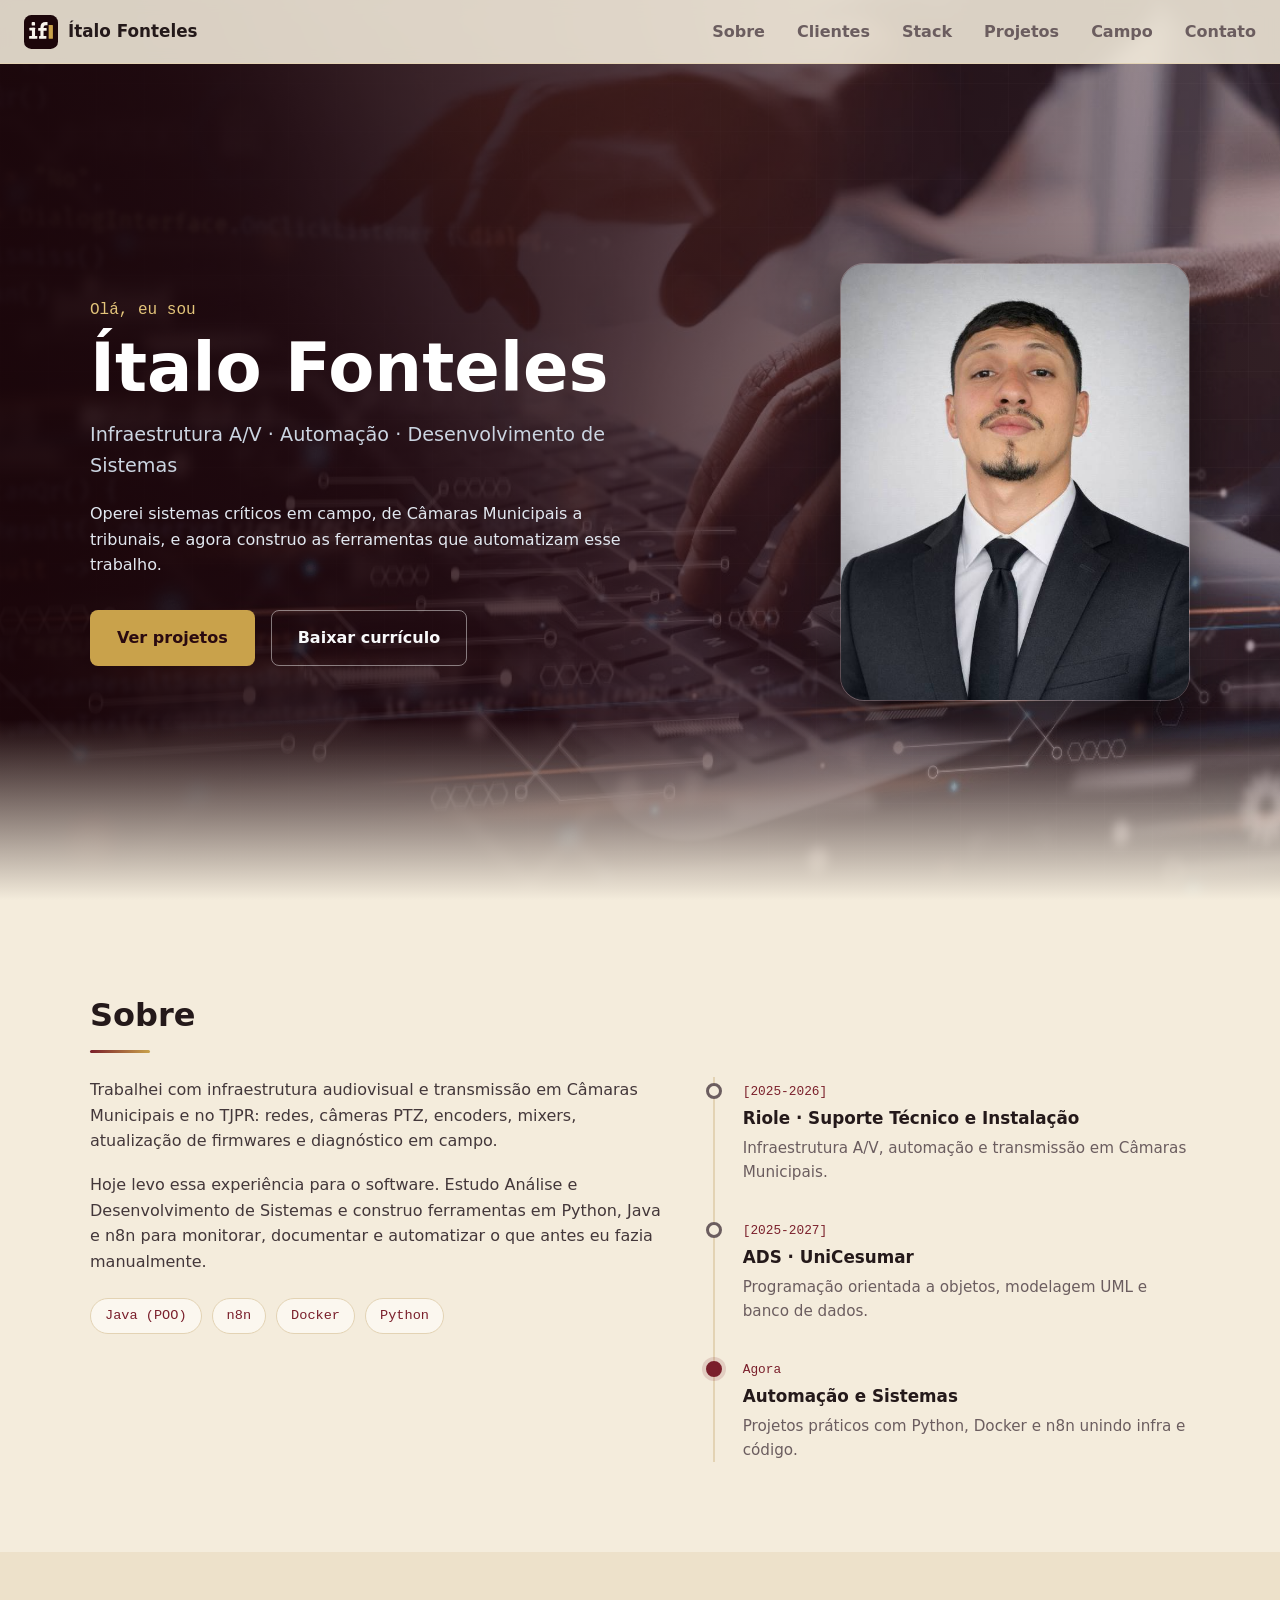
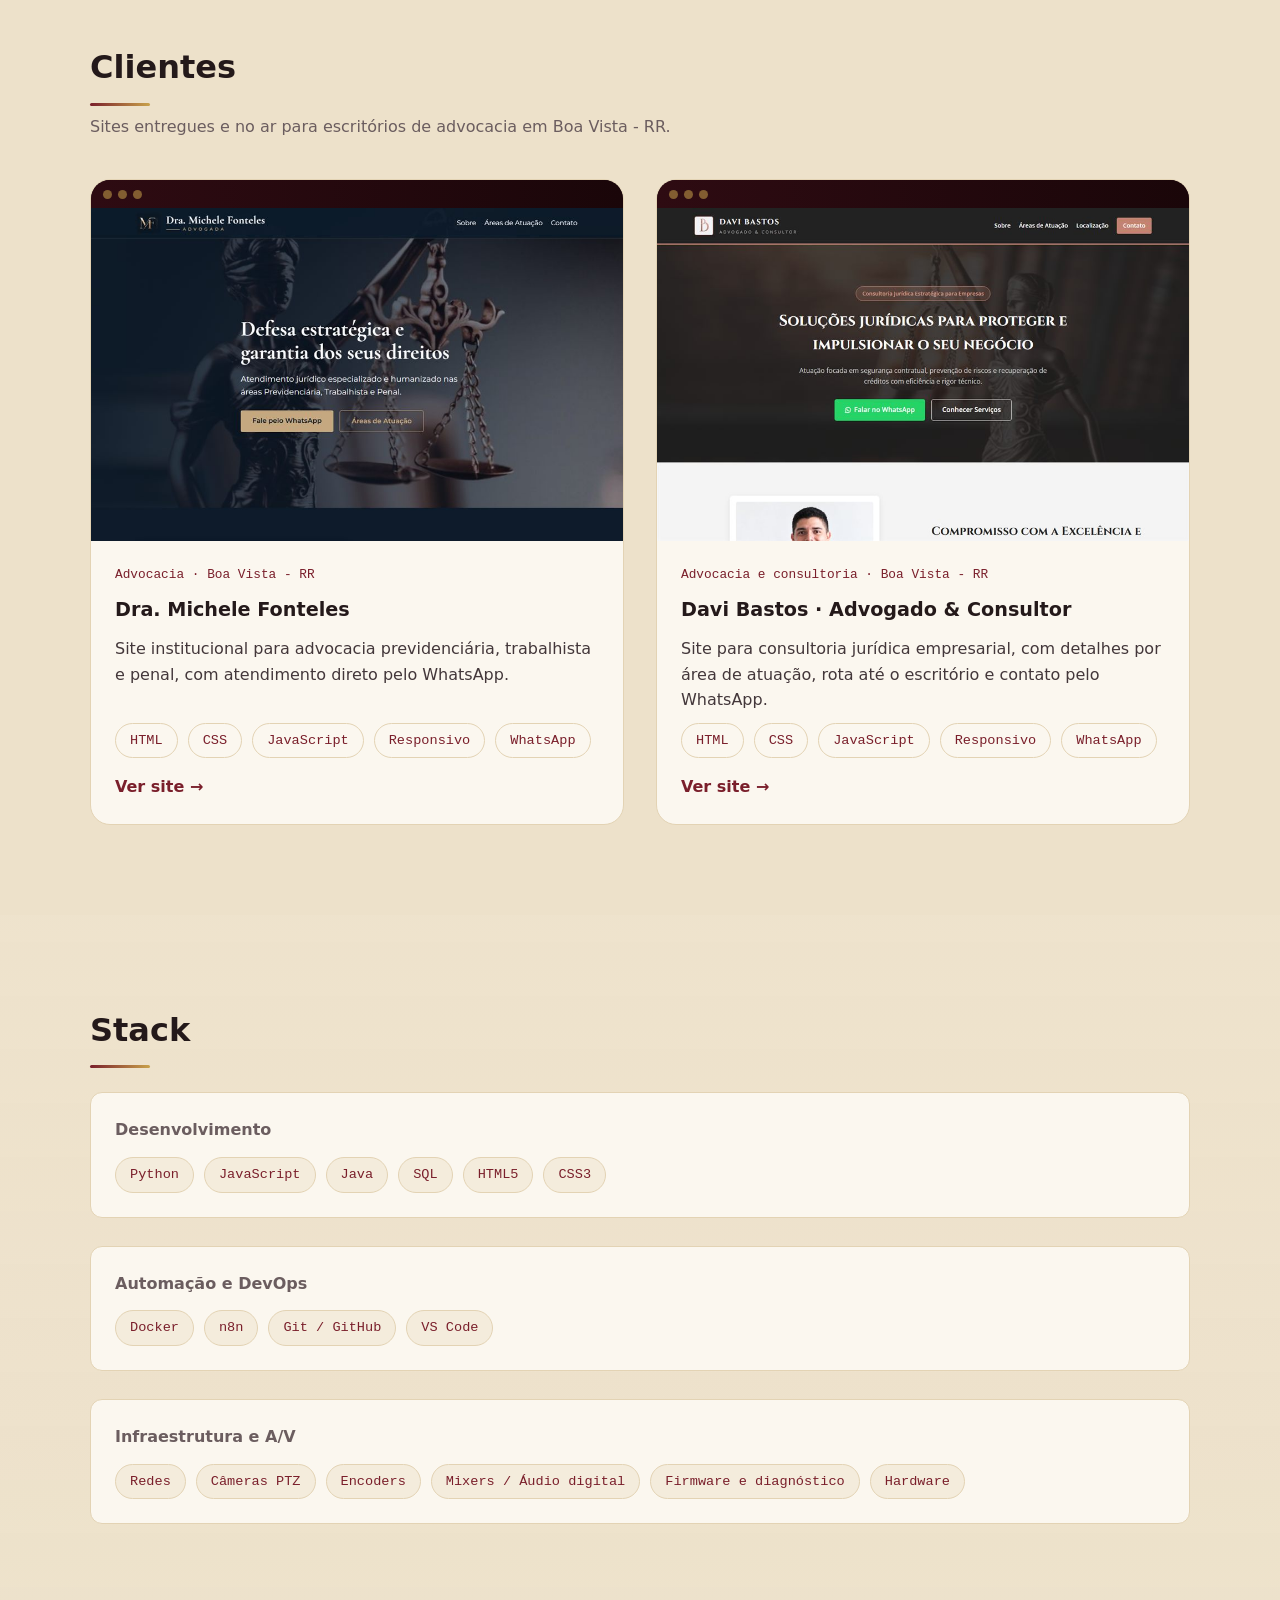
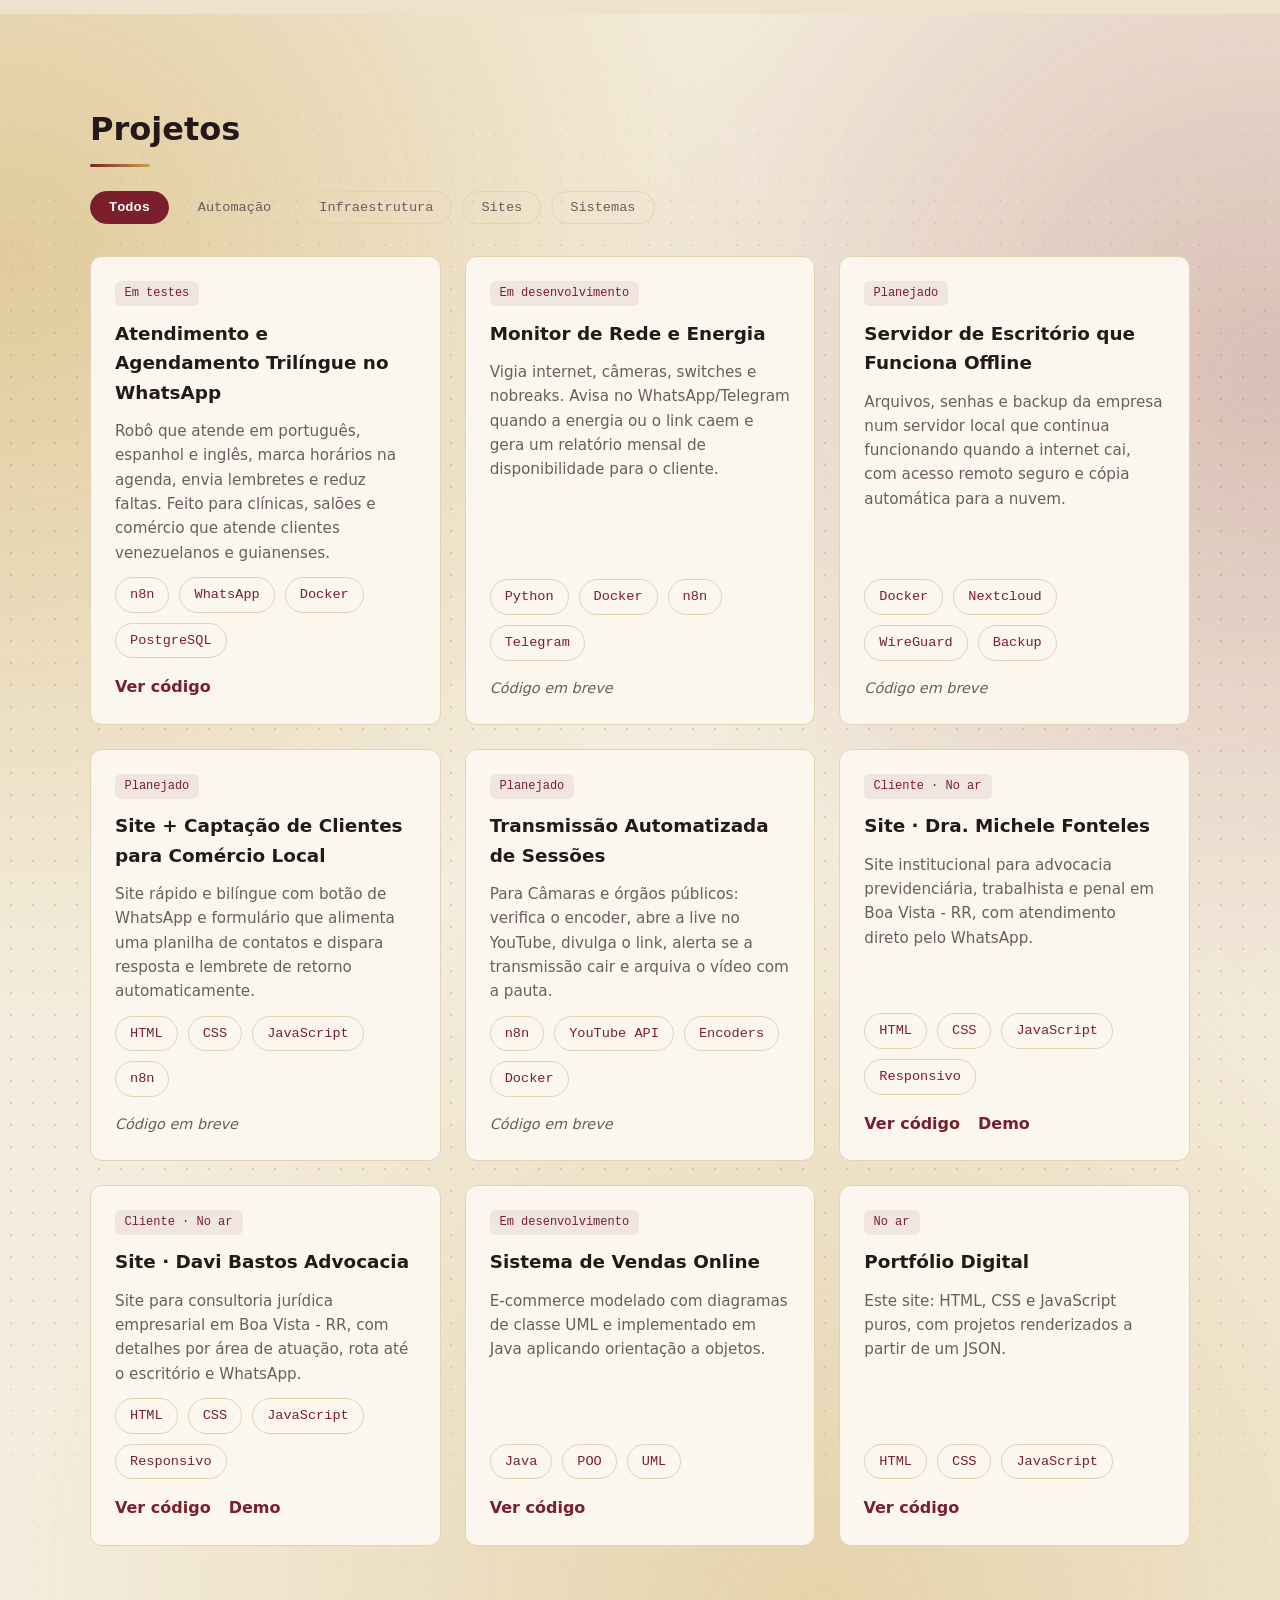
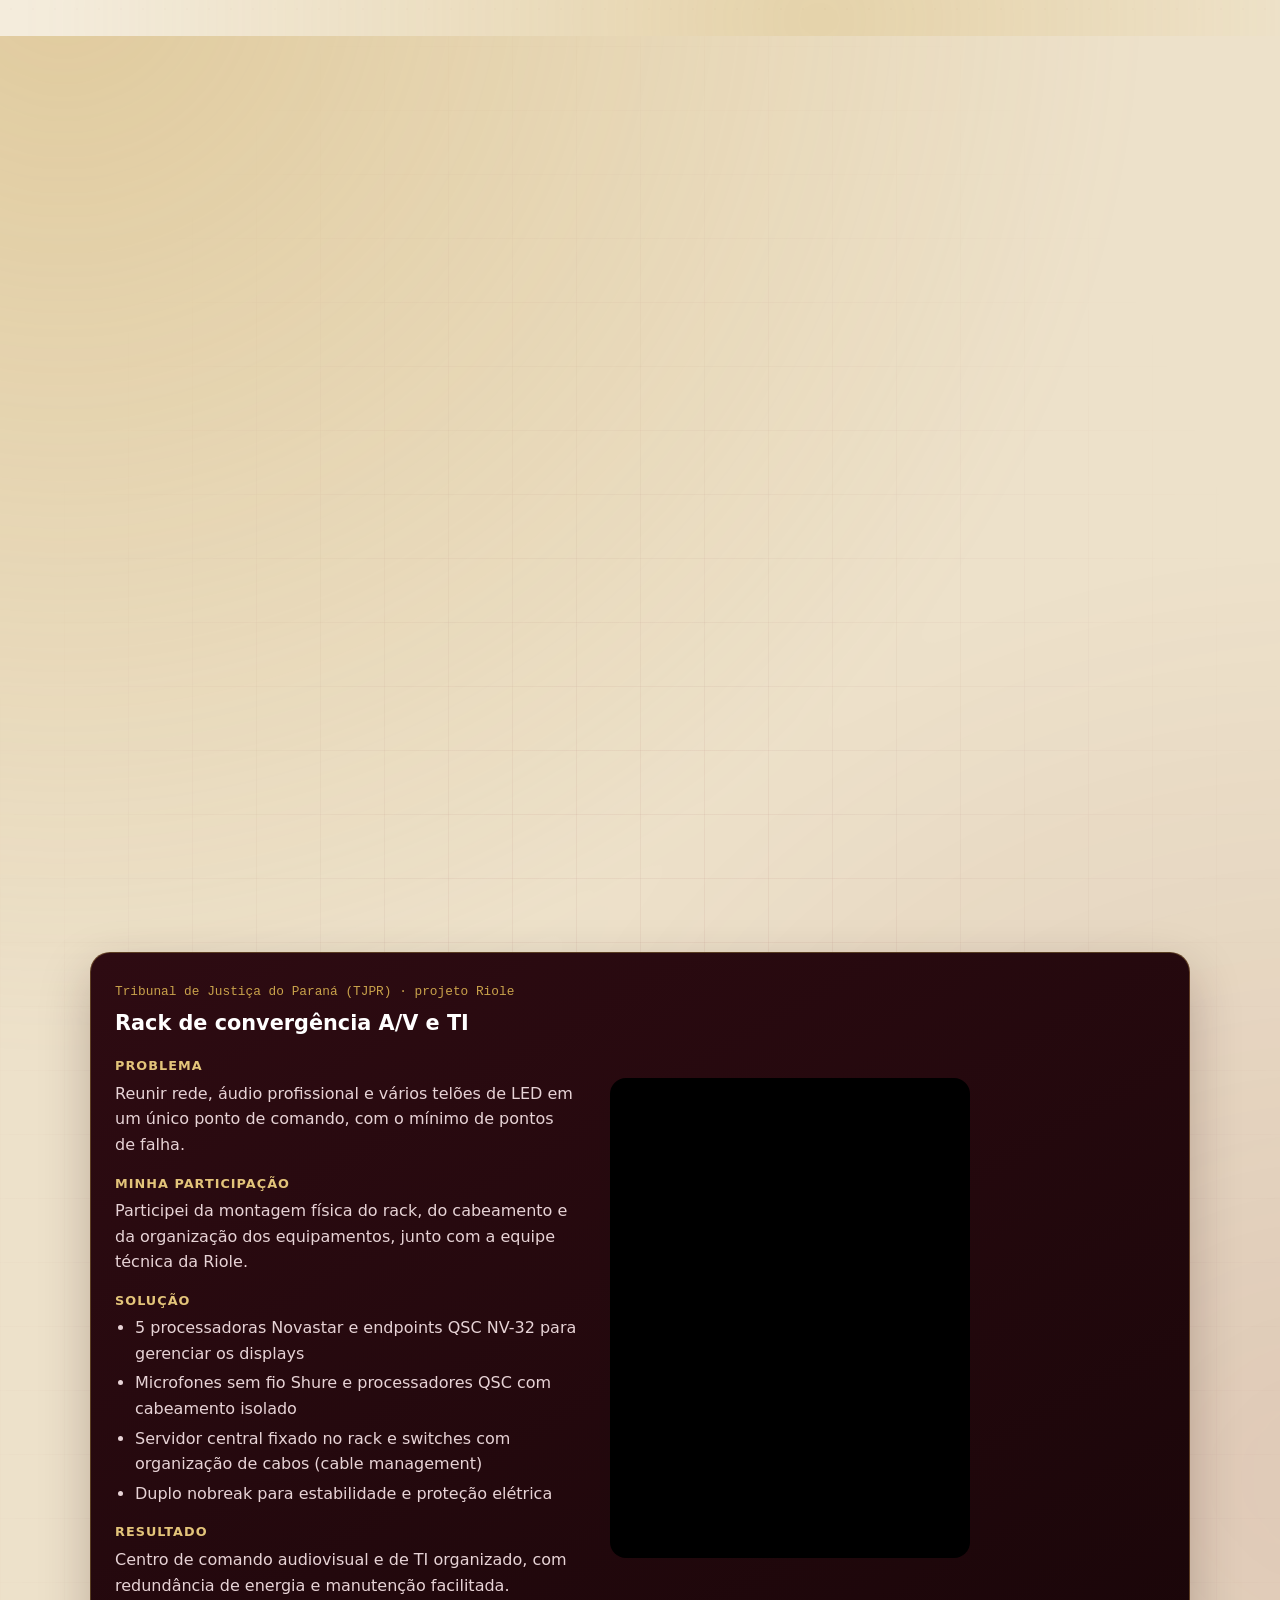
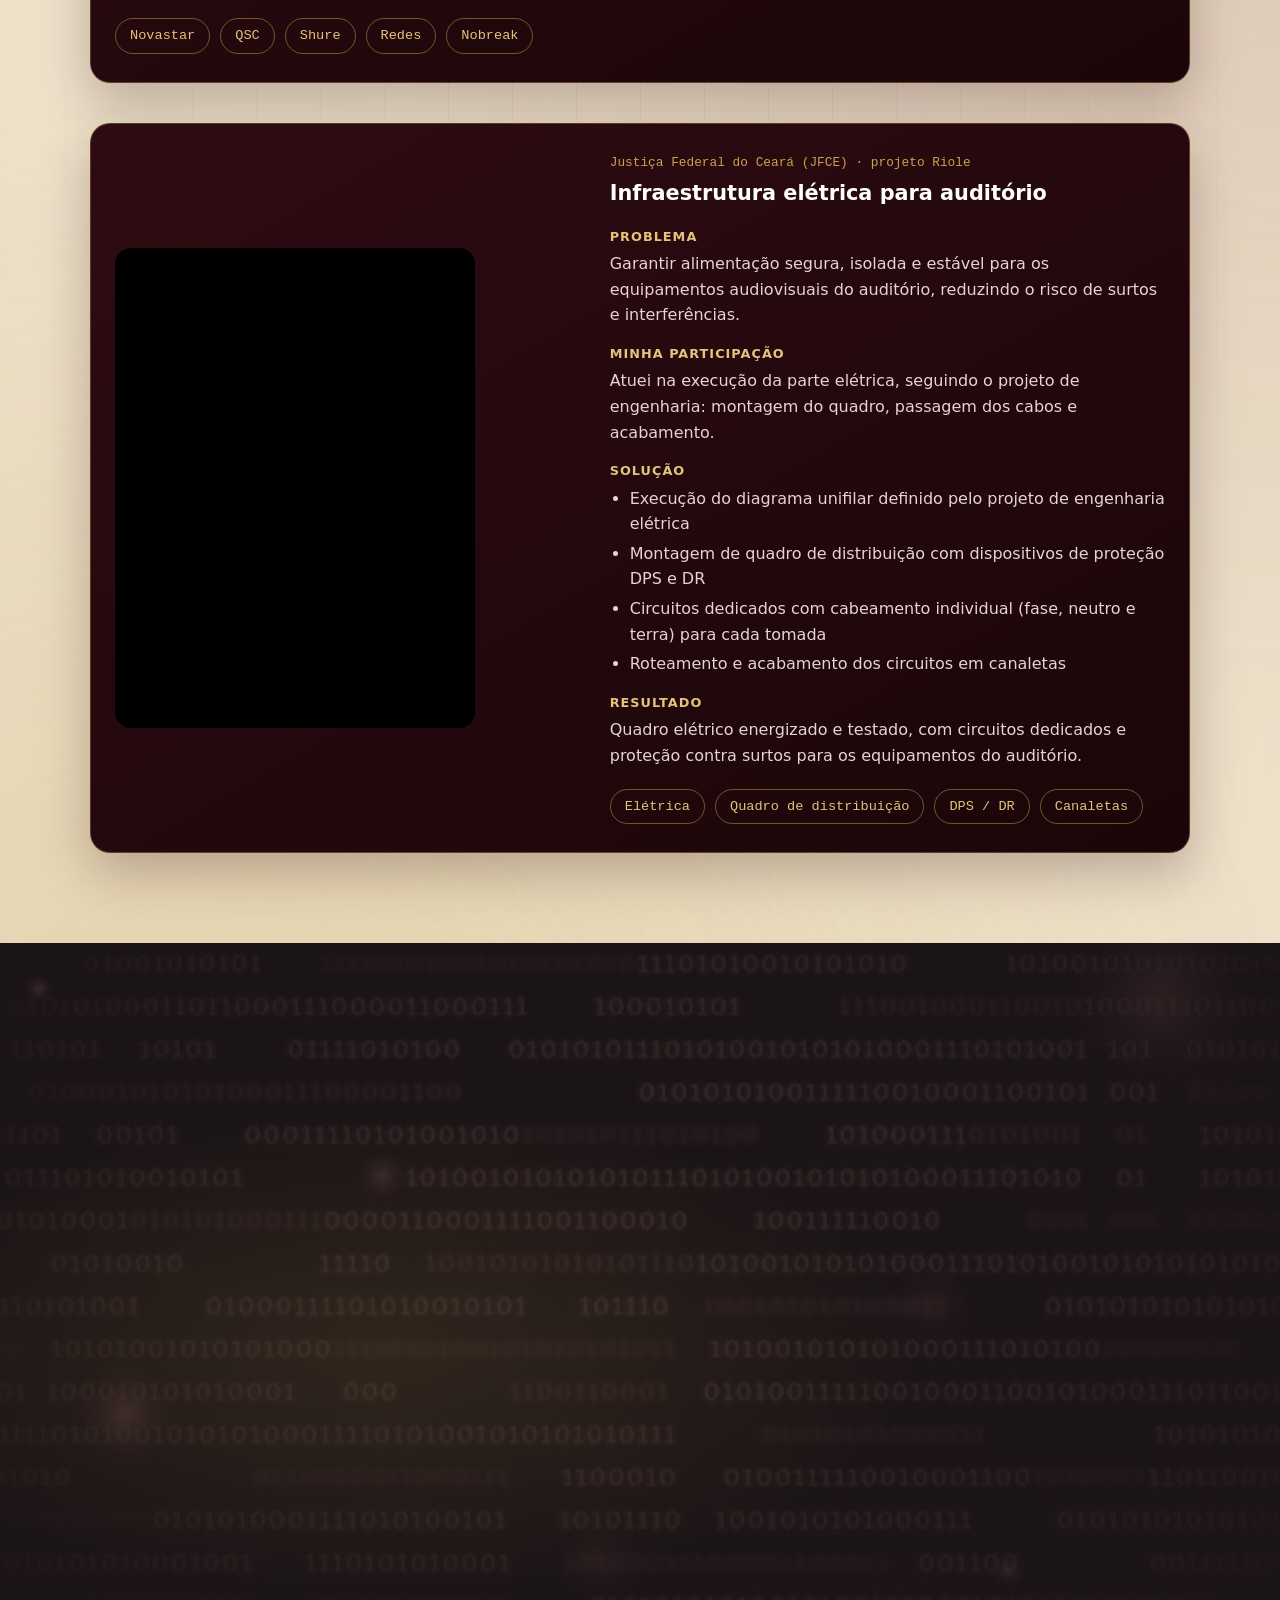
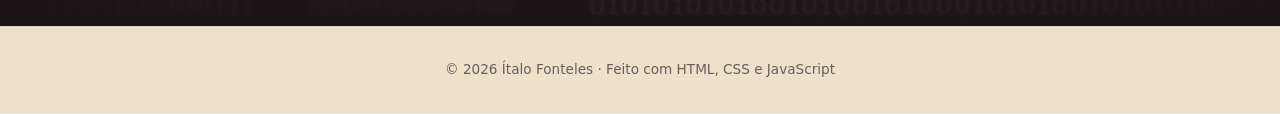
==== commit 8238241e: "feat: marca if com cursor no menu, favicon, curriculo e imagem de compartilhamento" ====
--- a/index.html
+++ b/index.html
@@ -24,7 +24,7 @@
   }
   </script>
   <meta name="author" content="Ítalo Fonteles">
-  <meta name="theme-color" content="#7a1f2b">
+  <meta name="theme-color" content="#1c060a">
 
   <!-- Marca que o JS está ativo (os efeitos de reveal só escondem conteúdo se isto rodar) -->
   <script>document.documentElement.classList.add('js');</script>
@@ -33,11 +33,16 @@
   <meta property="og:type" content="website">
   <meta property="og:title" content="Ítalo Fonteles | Infraestrutura, Automação e Sistemas">
   <meta property="og:description" content="Infraestrutura A/V, automação e desenvolvimento de sistemas. Projetos e cases de campo.">
-  <meta property="og:image" content="https://italofonteles.dev/assets/img/preview.jpg">
+  <meta property="og:image" content="https://italofonteles.dev/assets/marca/compartilhar.jpg">
+  <meta property="og:image:width" content="1200">
+  <meta property="og:image:height" content="630">
+  <meta name="twitter:card" content="summary_large_image">
   <meta property="og:url" content="https://italofonteles.dev/">
 
-  <!-- Ícone da aba (emoji, sem arquivo extra) -->
-  <link rel="icon" href="data:image/svg+xml,<svg xmlns='http://www.w3.org/2000/svg' viewBox='0 0 100 100'><text y='.9em' font-size='90'>⚡</text></svg>">
+  <!-- Ícone da aba e do celular (marca "if") -->
+  <link rel="icon" href="favicon.svg" type="image/svg+xml">
+  <link rel="icon" href="assets/marca/favicon-32.png" sizes="32x32" type="image/png">
+  <link rel="apple-touch-icon" href="assets/marca/apple-touch-icon.png">
 
   <title>Ítalo Fonteles | Infraestrutura, Automação e Sistemas</title>
   <link rel="stylesheet" href="css/base.css">
@@ -46,7 +51,22 @@
 <body>
 
   <header class="navbar">
-    <a href="#inicio" class="navbar__logo">&lt;ítalo<span>/</span>&gt;</a>
+    <a href="#inicio" class="navbar__logo" aria-label="Ítalo Fonteles, voltar ao início">
+      <svg class="navbar__marca" viewBox="0 0 120 120" aria-hidden="true">
+        <rect width="120" height="120" rx="26" fill="#1c060a"/>
+        <g fill="#f8f4ec">
+          <rect x="27" y="25" width="12" height="12" rx="3"/>
+          <rect x="19" y="45" width="20" height="10" rx="2"/>
+          <rect x="28" y="45" width="11" height="37" rx="2"/>
+          <rect x="18" y="74" width="29" height="10" rx="2"/>
+          <path d="M63.5 82 V44 Q63.5 30.5 77 30.5 H83" fill="none" stroke="#f8f4ec" stroke-width="11"/>
+          <rect x="50" y="46" width="30" height="10" rx="2"/>
+          <rect x="53" y="74" width="26" height="10" rx="2"/>
+        </g>
+        <rect class="navbar__cursor" x="87" y="35" width="15" height="49" rx="2" fill="#c9a24b"/>
+      </svg>
+      <span>Ítalo Fonteles</span>
+    </a>
     <button class="navbar__toggle" aria-label="Abrir menu" aria-expanded="false" aria-controls="menu">☰</button>
     <nav class="navbar__menu" id="menu">
       <a href="#sobre">Sobre</a>
--- a/css/components.css
+++ b/css/components.css
@@ -7,8 +7,10 @@
   backdrop-filter: blur(8px);
   border-bottom: 1px solid var(--border);
 }
-.navbar__logo { font-family: var(--font-mono); font-weight: bold; }
-.navbar__logo span { color: var(--accent); }
+.navbar__logo { display: flex; align-items: center; gap: 10px; font-weight: 700; font-size: 1.05rem; color: var(--text); }
+.navbar__marca { width: 34px; height: 34px; flex-shrink: 0; }
+.navbar__cursor { animation: cursor-piscar 1.1s steps(1) infinite; }   /* cursor do "if" piscando */
+@keyframes cursor-piscar { 50% { opacity: 0; } }
 
 .navbar__menu { display: flex; gap: 32px; }
 .navbar__menu a { color: var(--text-muted); font-weight: 600; transition: color .2s; }
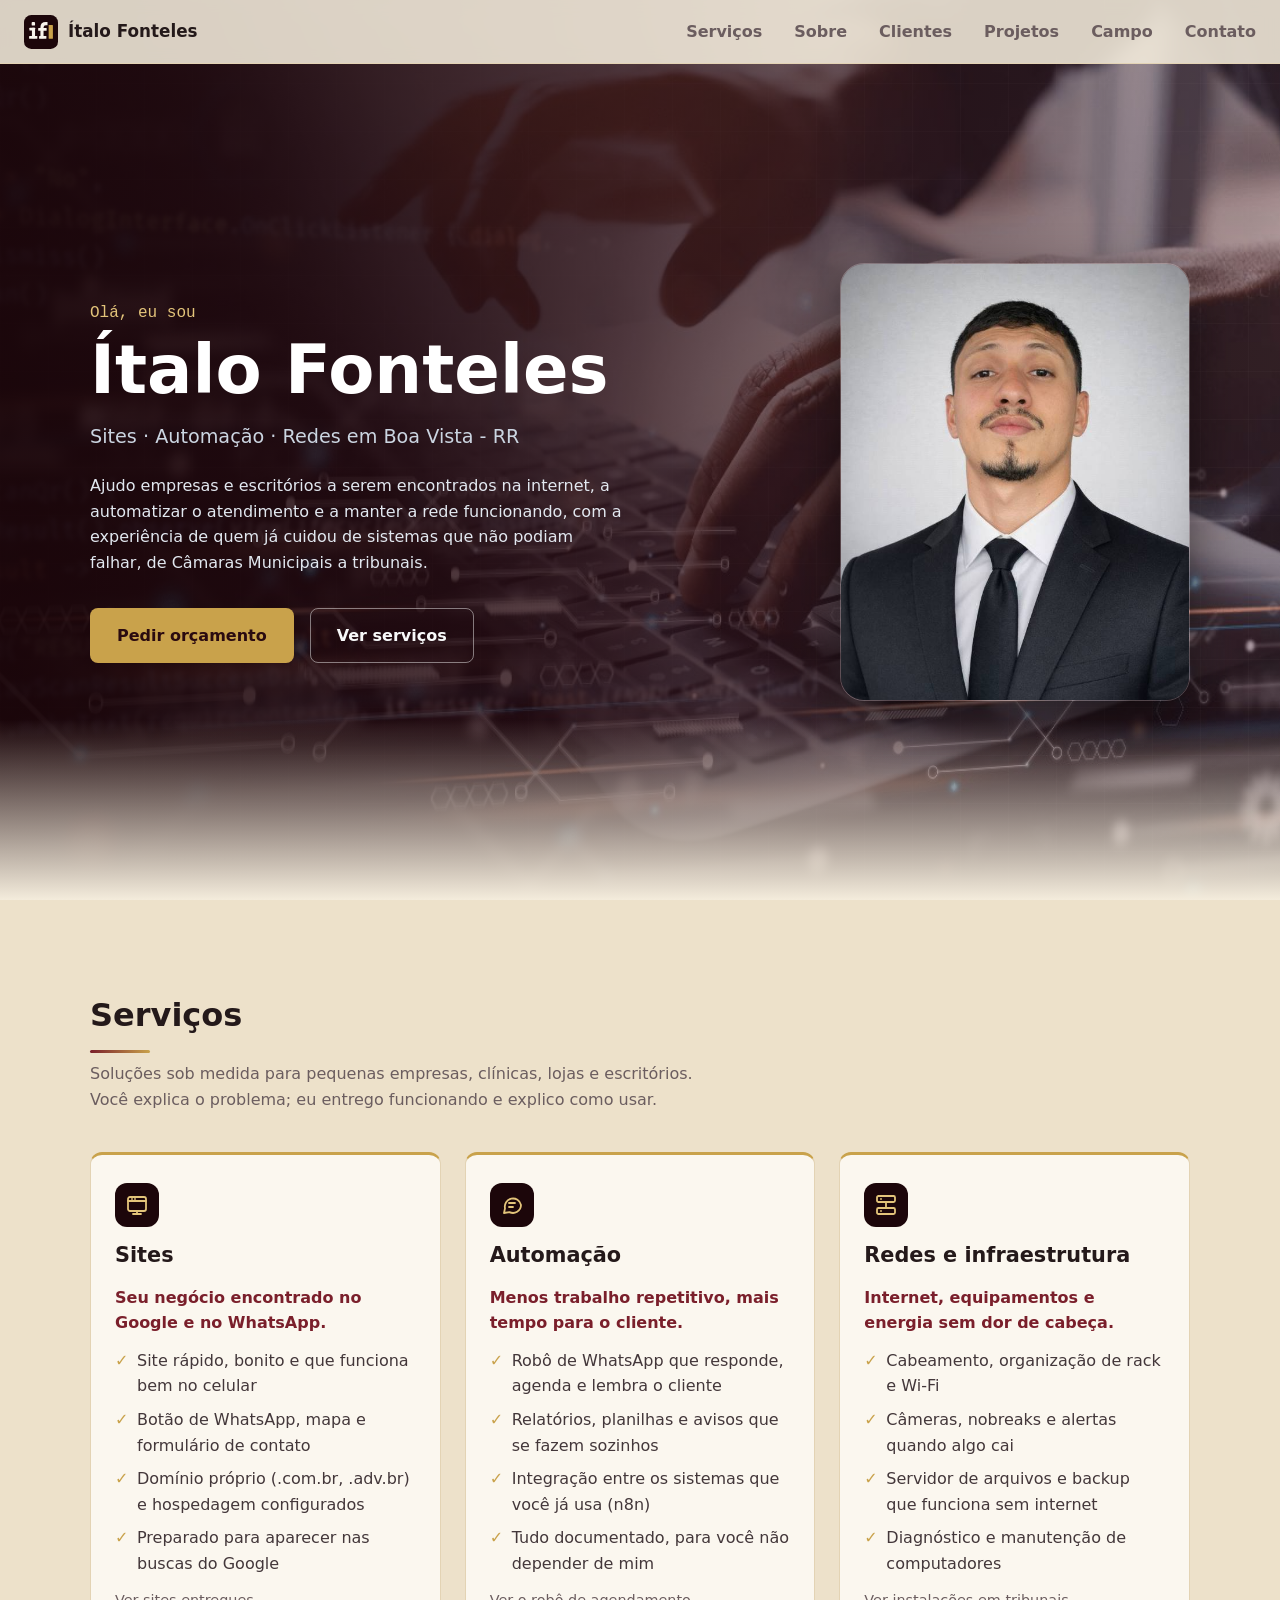
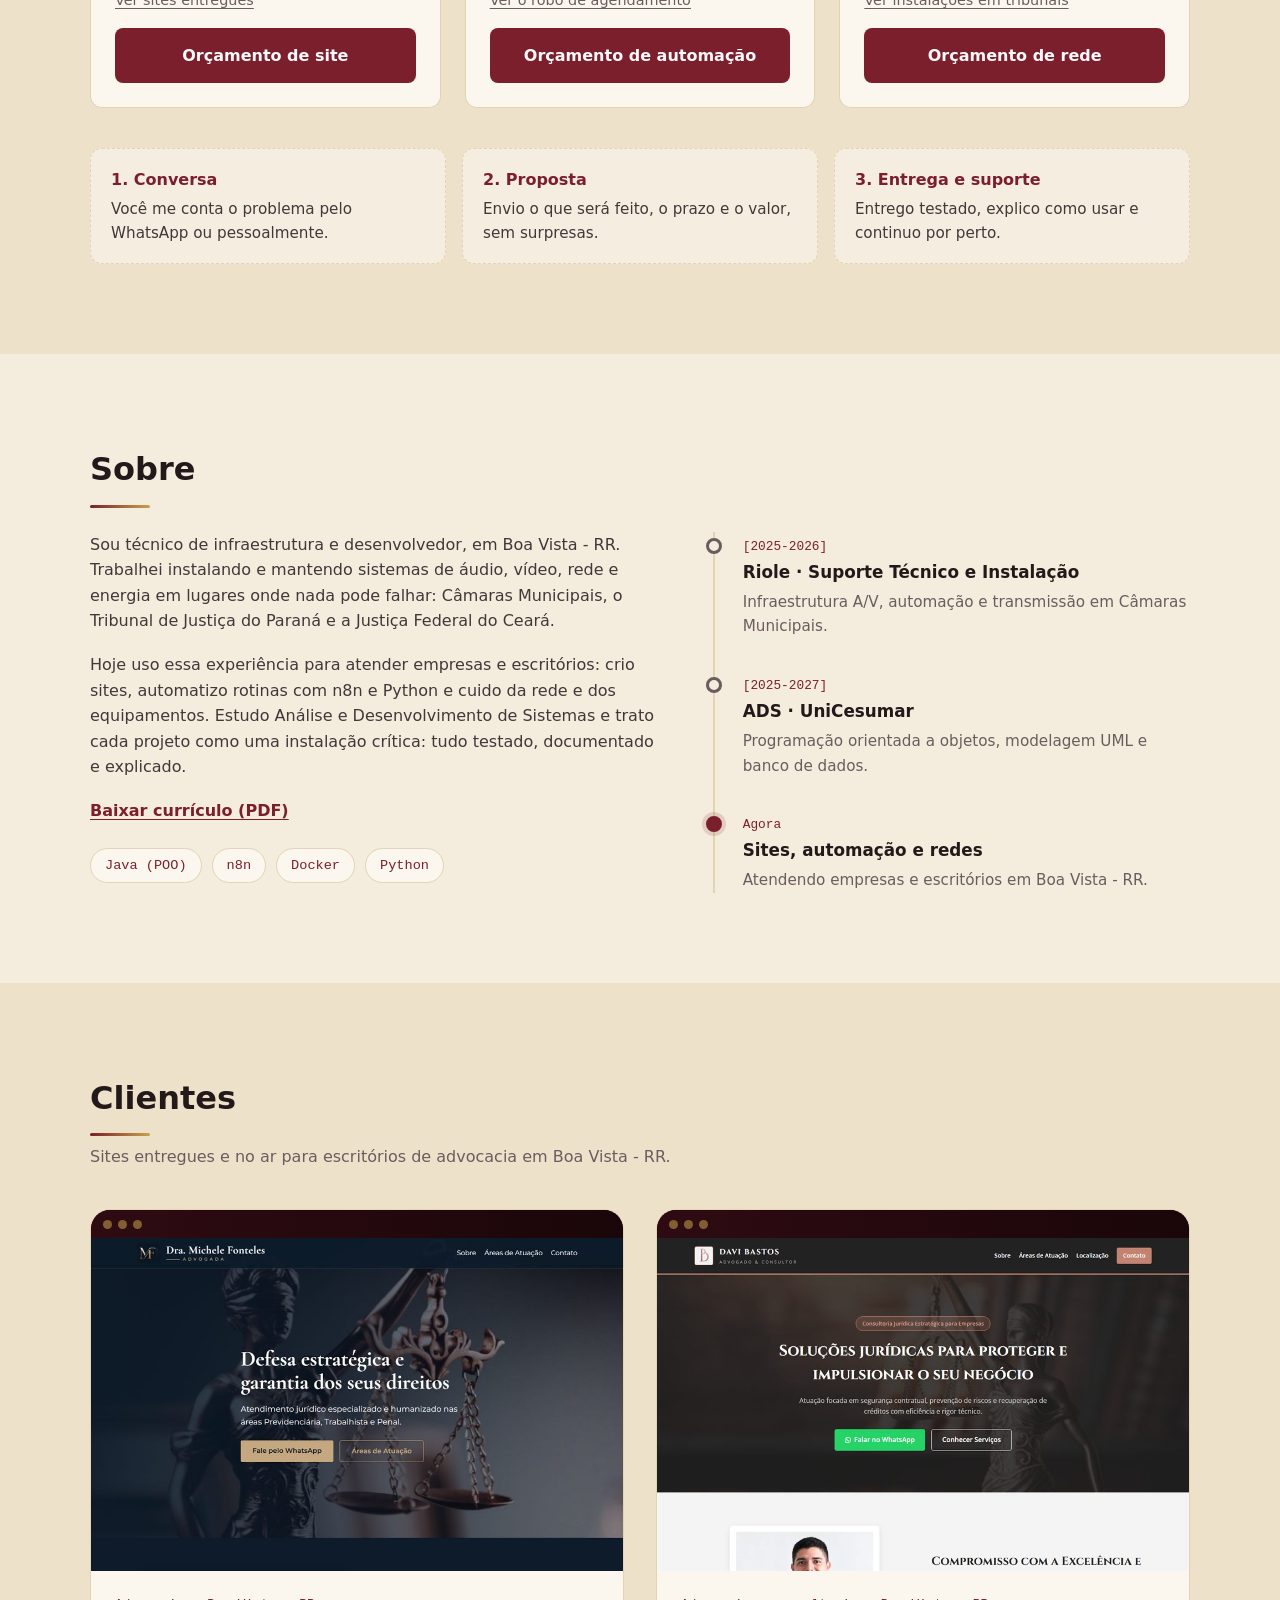
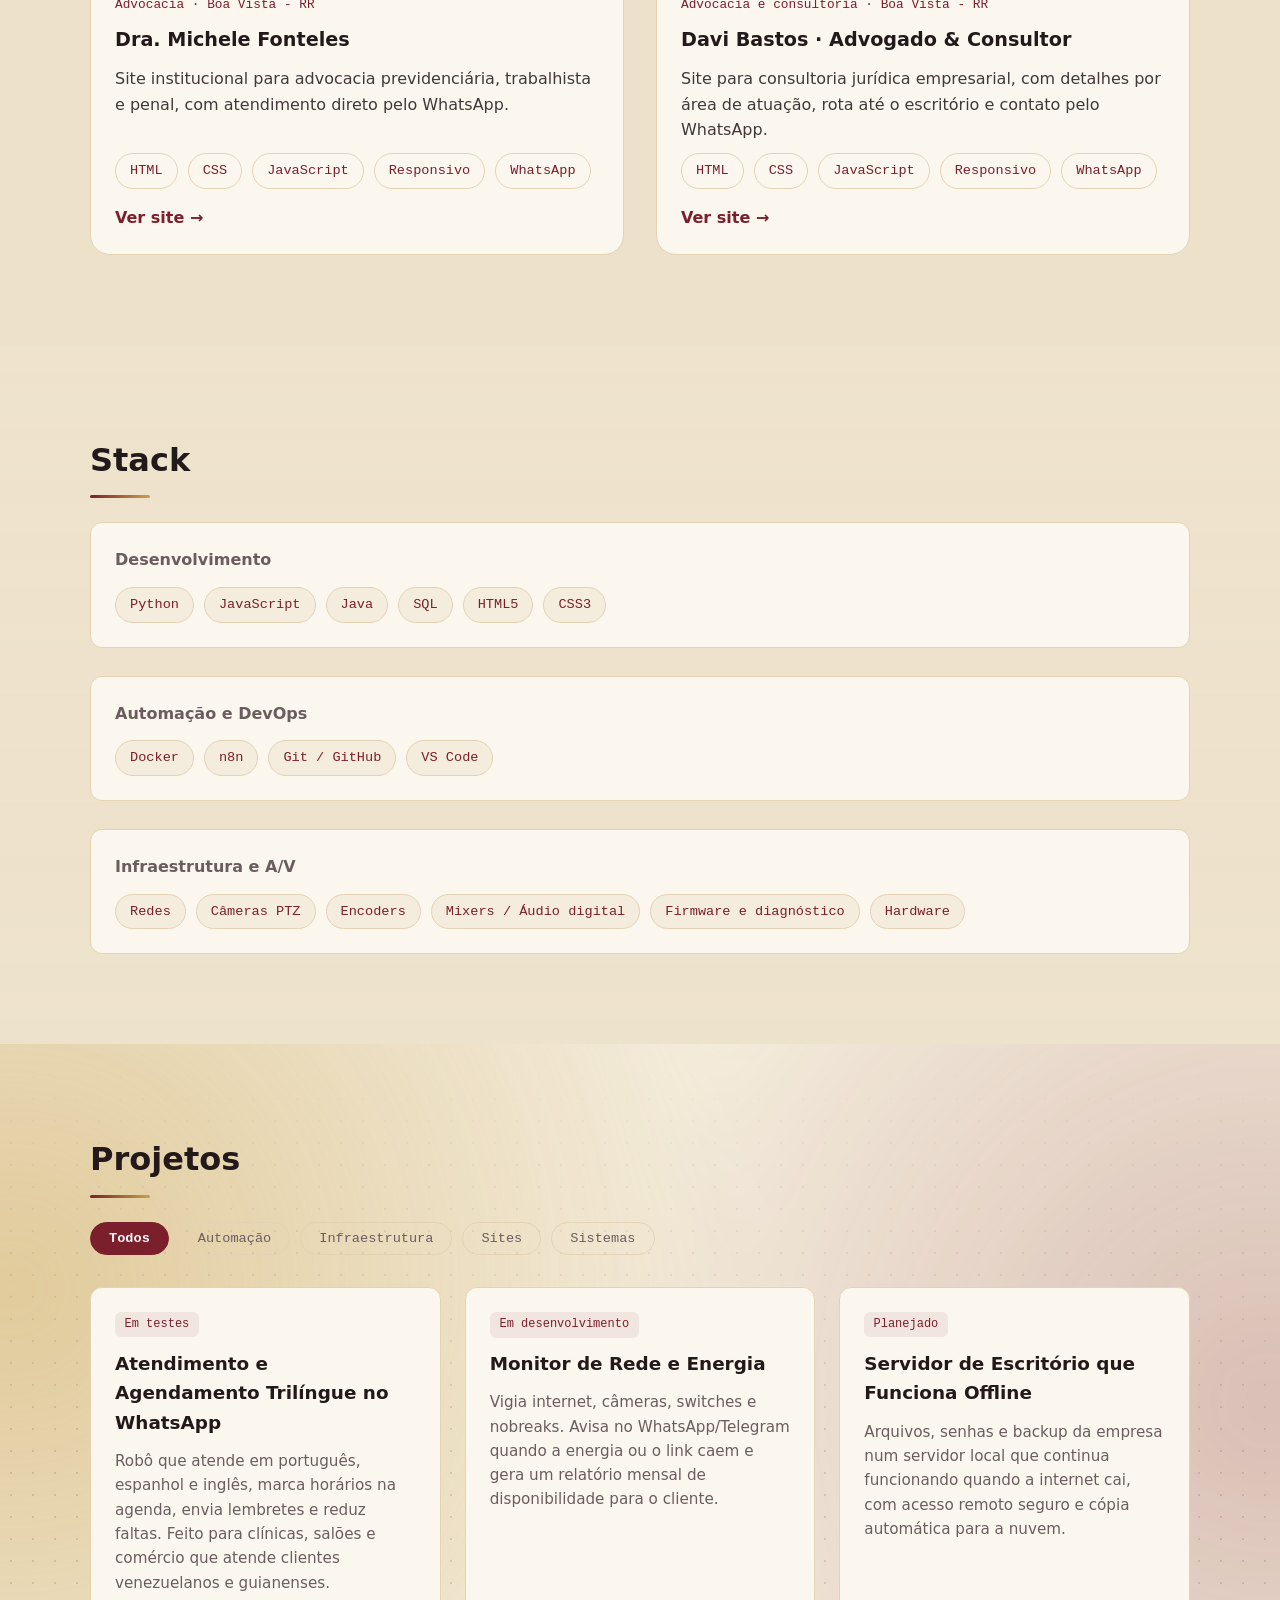
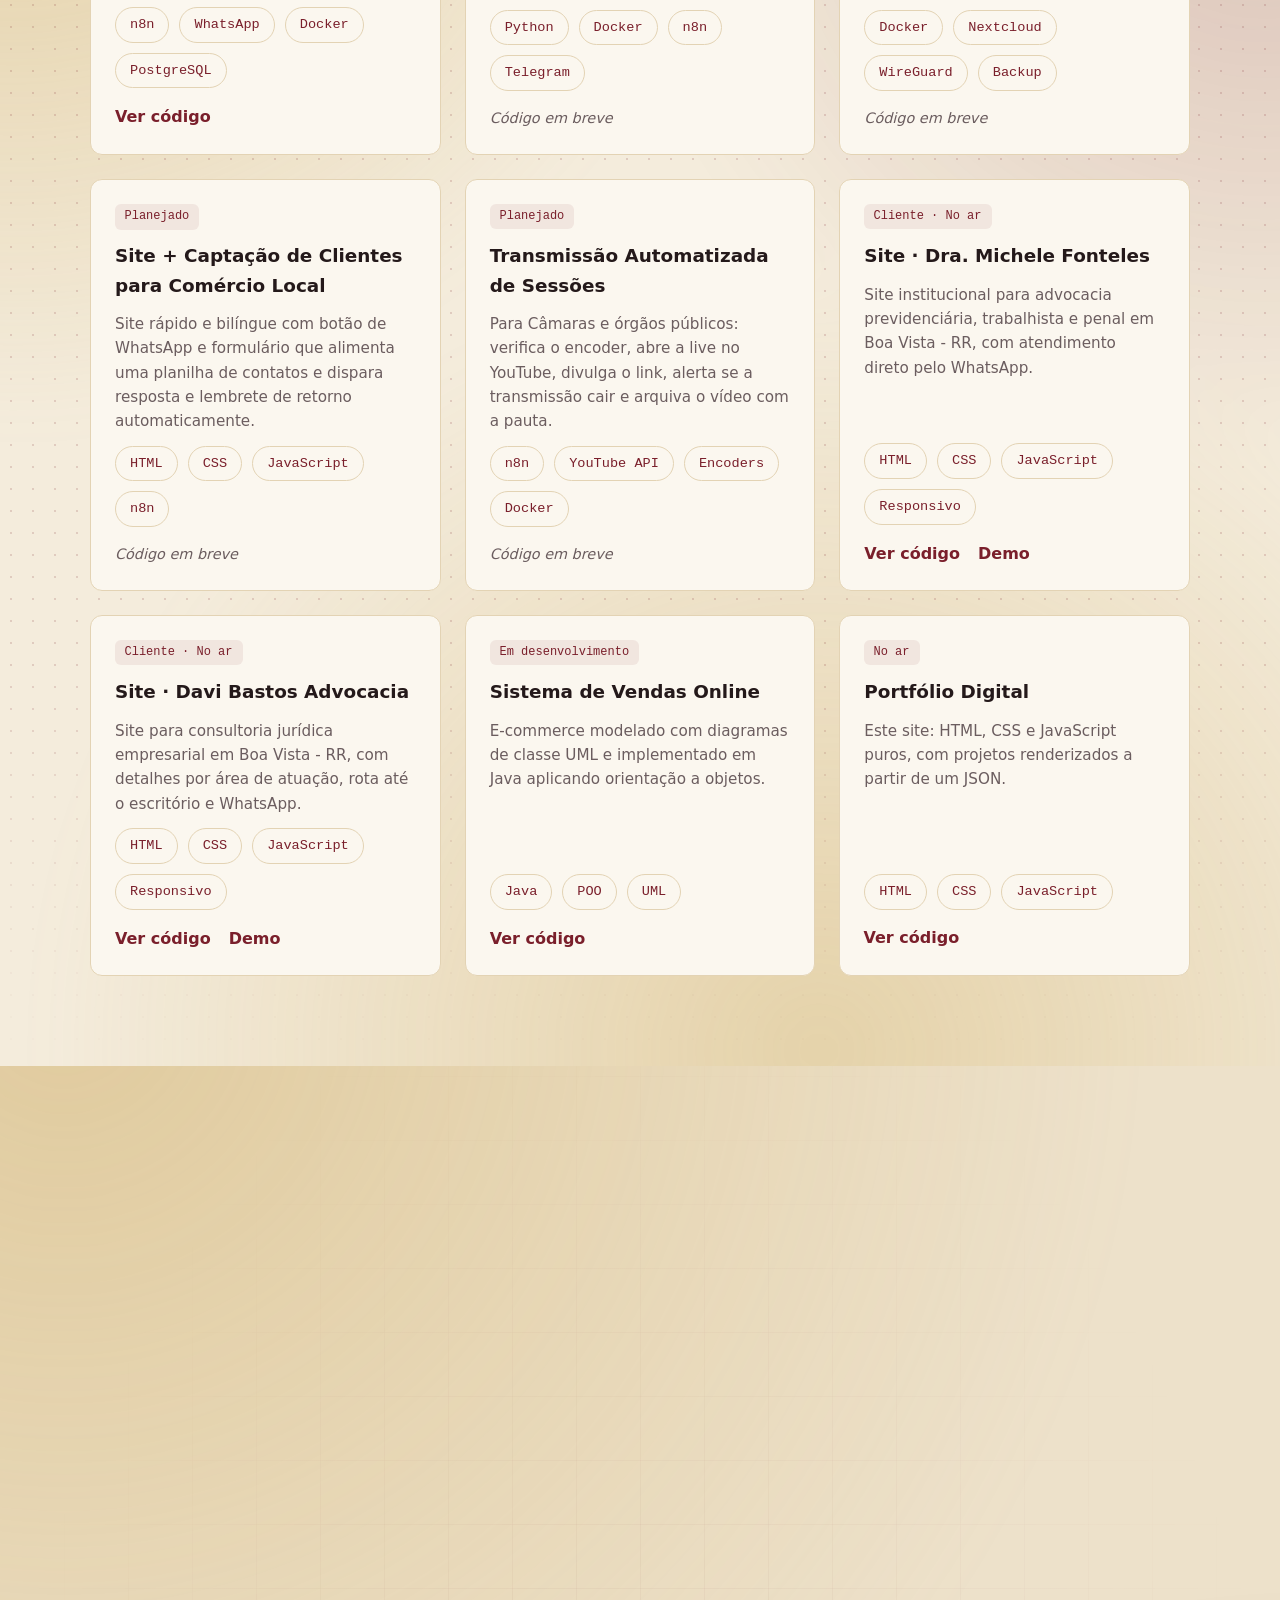
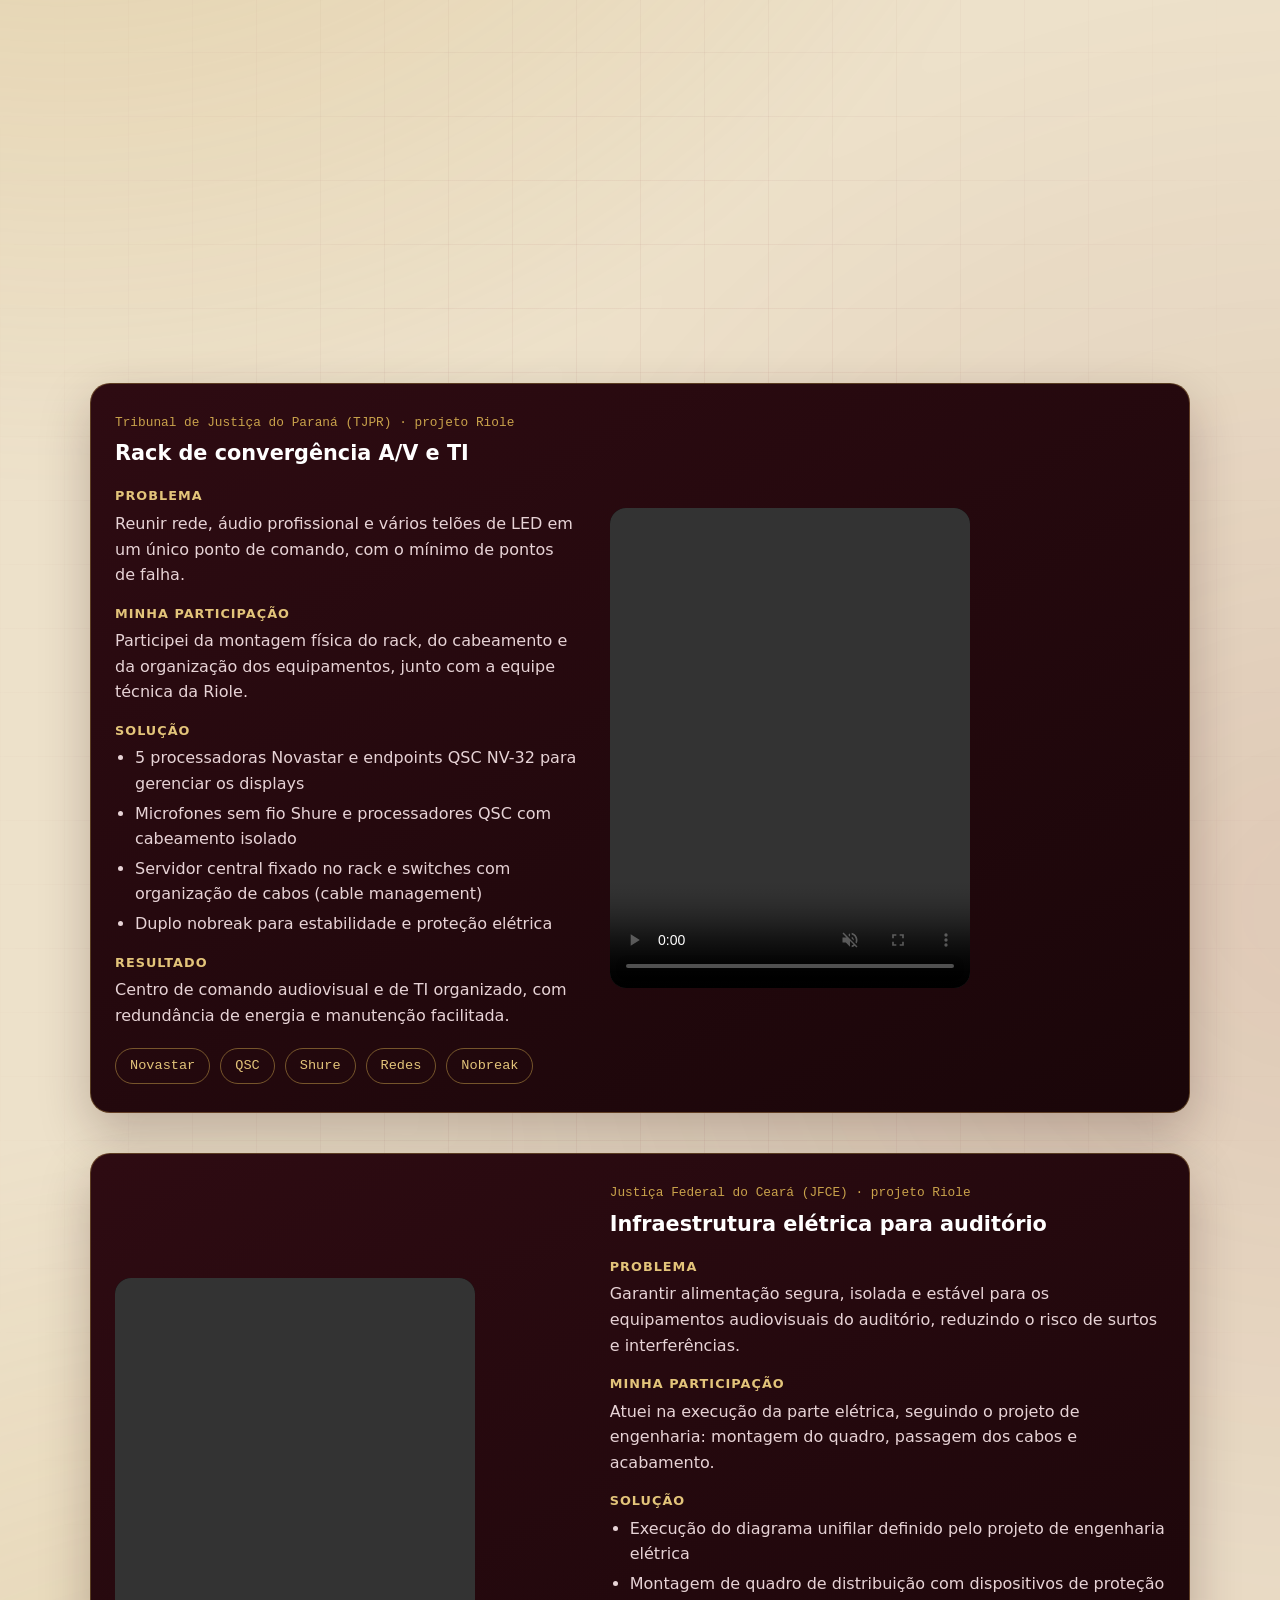
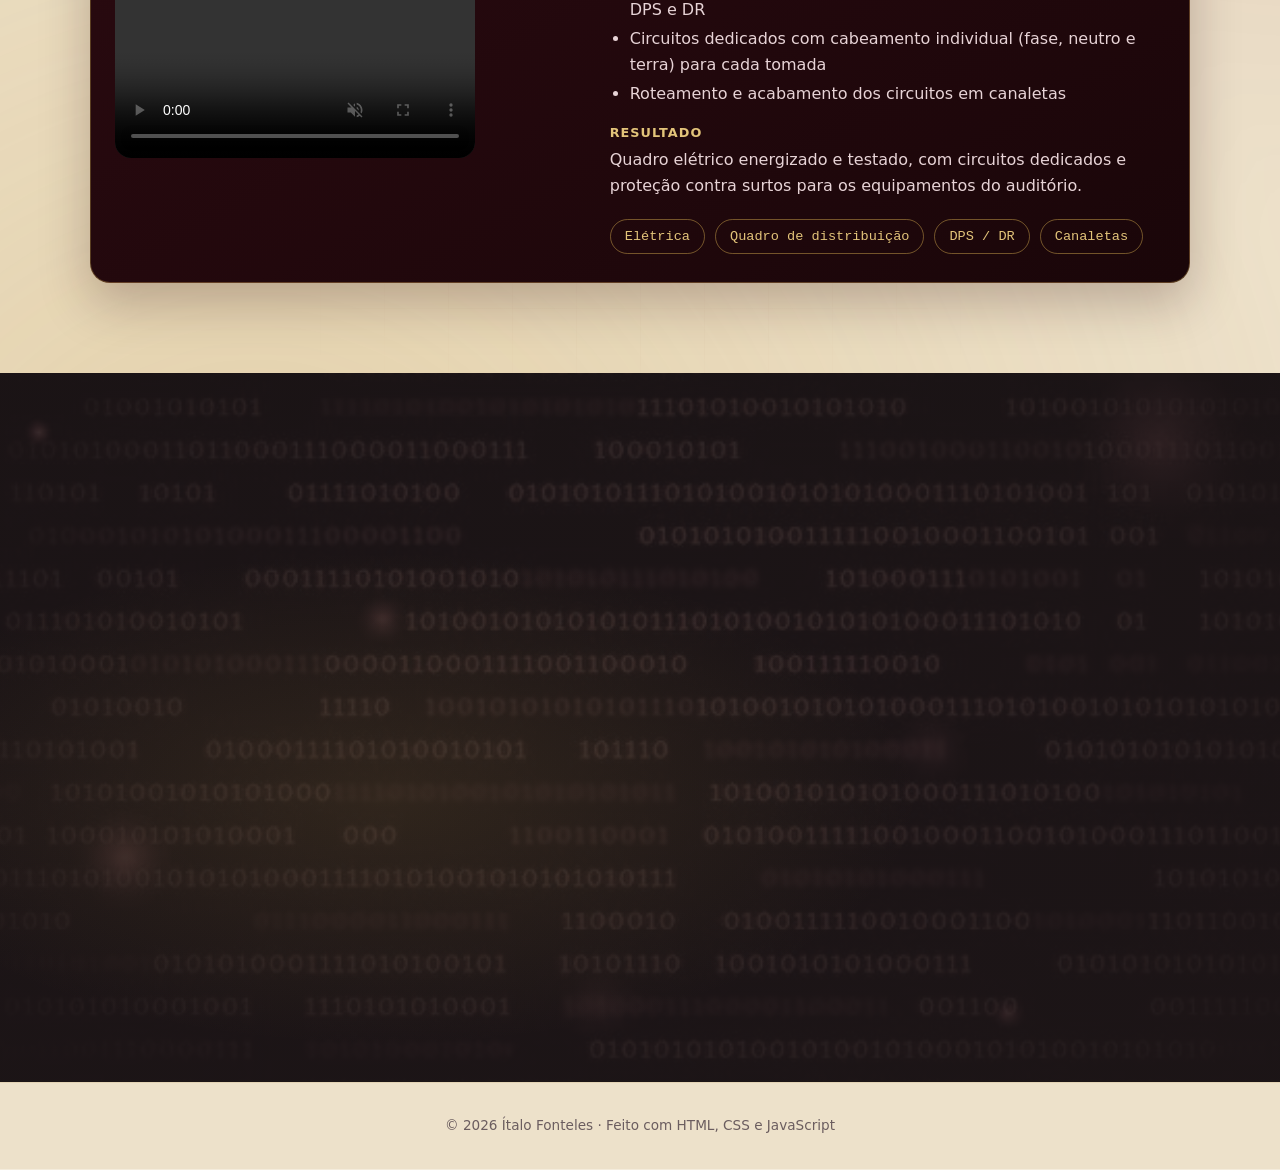
==== commit d61fb750: "feat: secao Servicos e textos do site voltados para clientes" ====
--- a/index.html
+++ b/index.html
@@ -31,8 +31,8 @@
 
   <!-- Pré-visualização ao compartilhar no LinkedIn/WhatsApp -->
   <meta property="og:type" content="website">
-  <meta property="og:title" content="Ítalo Fonteles | Infraestrutura, Automação e Sistemas">
-  <meta property="og:description" content="Infraestrutura A/V, automação e desenvolvimento de sistemas. Projetos e cases de campo.">
+  <meta property="og:title" content="Ítalo Fonteles | Sites, Automação e Redes em Boa Vista - RR">
+  <meta property="og:description" content="Sites, automação de atendimento no WhatsApp e redes para empresas e escritórios em Boa Vista - RR.">
   <meta property="og:image" content="https://italofonteles.dev/assets/marca/compartilhar.jpg">
   <meta property="og:image:width" content="1200">
   <meta property="og:image:height" content="630">
@@ -44,7 +44,7 @@
   <link rel="icon" href="assets/marca/favicon-32.png" sizes="32x32" type="image/png">
   <link rel="apple-touch-icon" href="assets/marca/apple-touch-icon.png">
 
-  <title>Ítalo Fonteles | Infraestrutura, Automação e Sistemas</title>
+  <title>Ítalo Fonteles | Sites, Automação e Redes em Boa Vista - RR</title>
   <link rel="stylesheet" href="css/base.css">
   <link rel="stylesheet" href="css/components.css">
 </head>
@@ -69,9 +69,9 @@
     </a>
     <button class="navbar__toggle" aria-label="Abrir menu" aria-expanded="false" aria-controls="menu">☰</button>
     <nav class="navbar__menu" id="menu">
+      <a href="#servicos">Serviços</a>
       <a href="#sobre">Sobre</a>
       <a href="#clientes">Clientes</a>
-      <a href="#stack">Stack</a>
       <a href="#projetos">Projetos</a>
       <a href="#campo">Campo</a>
       <a href="#contato">Contato</a>
@@ -86,14 +86,16 @@
         <div class="hero__texto">
           <p class="hero__eyebrow">Olá, eu sou</p>
           <h1>Ítalo Fonteles</h1>
-          <p class="hero__role">Infraestrutura A/V · Automação · Desenvolvimento de Sistemas</p>
+          <p class="hero__role">Sites · Automação · Redes em <span class="nowrap">Boa Vista - RR</span></p>
           <p class="hero__text">
-            Operei sistemas críticos em campo, de Câmaras Municipais a tribunais,
-            e agora construo as ferramentas que automatizam esse trabalho.
+            Ajudo empresas e escritórios a serem encontrados na internet, a automatizar
+            o atendimento e a manter a rede funcionando, com a experiência de quem já
+            cuidou de sistemas que não podiam falhar, de Câmaras Municipais a tribunais.
           </p>
           <div class="hero__cta">
-            <a class="btn btn--primary" href="#projetos">Ver projetos</a>
-            <a class="btn btn--ghost" href="assets/curriculo.pdf" download>Baixar currículo</a>
+            <a class="btn btn--primary" href="https://wa.me/5595991618031?text=Ol%C3%A1%2C%20%C3%8Dtalo!%20Vi%20seu%20site%20e%20quero%20um%20or%C3%A7amento."
+               target="_blank" rel="noopener">Pedir orçamento</a>
+            <a class="btn btn--ghost" href="#servicos">Ver serviços</a>
           </div>
         </div>
 
@@ -106,6 +108,69 @@
       </div>
     </section>
 
+    <section id="servicos" class="section section--alt">
+      <div class="container">
+        <h2 class="section__title reveal">Serviços</h2>
+        <p class="campo__intro reveal">
+          Soluções sob medida para pequenas empresas, clínicas, lojas e escritórios.
+          Você explica o problema; eu entrego funcionando e explico como usar.
+        </p>
+
+        <div class="servicos">
+          <article class="servico reveal">
+            <svg class="servico__icone" viewBox="0 0 24 24" aria-hidden="true"><rect x="3" y="4" width="18" height="14" rx="2"/><path d="M3 8h18M7 6h.01M10 6h.01M8 21h8M12 18v3"/></svg>
+            <h3>Sites</h3>
+            <p class="servico__chamada">Seu negócio encontrado no Google e no WhatsApp.</p>
+            <ul>
+              <li>Site rápido, bonito e que funciona bem no celular</li>
+              <li>Botão de WhatsApp, mapa e formulário de contato</li>
+              <li>Domínio próprio (.com.br, .adv.br) e hospedagem configurados</li>
+              <li>Preparado para aparecer nas buscas do Google</li>
+            </ul>
+            <a class="servico__exemplo" href="#clientes">Ver sites entregues</a>
+            <a class="btn btn--primary servico__cta" target="_blank" rel="noopener"
+               href="https://wa.me/5595991618031?text=Ol%C3%A1%2C%20%C3%8Dtalo!%20Quero%20um%20or%C3%A7amento%20de%20site.">Orçamento de site</a>
+          </article>
+
+          <article class="servico reveal">
+            <svg class="servico__icone" viewBox="0 0 24 24" aria-hidden="true"><path d="M21 12a8 8 0 0 1-11.6 7.1L4 20l1-4.6A8 8 0 1 1 21 12z"/><path d="M9 10h6M9 14h4"/></svg>
+            <h3>Automação</h3>
+            <p class="servico__chamada">Menos trabalho repetitivo, mais tempo para o cliente.</p>
+            <ul>
+              <li>Robô de WhatsApp que responde, agenda e lembra o cliente</li>
+              <li>Relatórios, planilhas e avisos que se fazem sozinhos</li>
+              <li>Integração entre os sistemas que você já usa (n8n)</li>
+              <li>Tudo documentado, para você não depender de mim</li>
+            </ul>
+            <a class="servico__exemplo" href="#projetos">Ver o robô de agendamento</a>
+            <a class="btn btn--primary servico__cta" target="_blank" rel="noopener"
+               href="https://wa.me/5595991618031?text=Ol%C3%A1%2C%20%C3%8Dtalo!%20Quero%20automatizar%20uma%20rotina%20da%20minha%20empresa.">Orçamento de automação</a>
+          </article>
+
+          <article class="servico reveal">
+            <svg class="servico__icone" viewBox="0 0 24 24" aria-hidden="true"><rect x="3" y="3" width="18" height="6" rx="1.5"/><rect x="3" y="15" width="18" height="6" rx="1.5"/><path d="M7 6h.01M7 18h.01M12 9v6"/></svg>
+            <h3>Redes e infraestrutura</h3>
+            <p class="servico__chamada">Internet, equipamentos e energia sem dor de cabeça.</p>
+            <ul>
+              <li>Cabeamento, organização de rack e Wi-Fi</li>
+              <li>Câmeras, nobreaks e alertas quando algo cai</li>
+              <li>Servidor de arquivos e backup que funciona sem internet</li>
+              <li>Diagnóstico e manutenção de computadores</li>
+            </ul>
+            <a class="servico__exemplo" href="#campo">Ver instalações em tribunais</a>
+            <a class="btn btn--primary servico__cta" target="_blank" rel="noopener"
+               href="https://wa.me/5595991618031?text=Ol%C3%A1%2C%20%C3%8Dtalo!%20Preciso%20de%20ajuda%20com%20a%20rede%20da%20minha%20empresa.">Orçamento de rede</a>
+          </article>
+        </div>
+
+        <ol class="passos reveal">
+          <li><b>1. Conversa</b><span>Você me conta o problema pelo WhatsApp ou pessoalmente.</span></li>
+          <li><b>2. Proposta</b><span>Envio o que será feito, o prazo e o valor, sem surpresas.</span></li>
+          <li><b>3. Entrega e suporte</b><span>Entrego testado, explico como usar e continuo por perto.</span></li>
+        </ol>
+      </div>
+    </section>
+
     <section id="sobre" class="section">
       <div class="container">
         <h2 class="section__title reveal">Sobre</h2>
@@ -113,16 +178,18 @@
         <div class="sobre reveal">
           <div class="sobre__texto">
             <p>
-              Trabalhei com infraestrutura audiovisual e transmissão em Câmaras
-              Municipais e no TJPR: redes, câmeras PTZ, encoders, mixers,
-              atualização de firmwares e diagnóstico em campo.
+              Sou técnico de infraestrutura e desenvolvedor, em Boa Vista - RR. Trabalhei
+              instalando e mantendo sistemas de áudio, vídeo, rede e energia em lugares onde
+              nada pode falhar: Câmaras Municipais, o Tribunal de Justiça do Paraná e a
+              Justiça Federal do Ceará.
             </p>
             <p>
-              Hoje levo essa experiência para o software. Estudo Análise e
-              Desenvolvimento de Sistemas e construo ferramentas em Python, Java
-              e n8n para monitorar, documentar e automatizar o que antes eu fazia
-              manualmente.
+              Hoje uso essa experiência para atender empresas e escritórios: crio sites,
+              automatizo rotinas com n8n e Python e cuido da rede e dos equipamentos. Estudo
+              Análise e Desenvolvimento de Sistemas e trato cada projeto como uma instalação
+              crítica: tudo testado, documentado e explicado.
             </p>
+            <p><a class="sobre__curriculo" href="assets/curriculo.pdf" download>Baixar currículo (PDF)</a></p>
             <ul class="tags">
               <li>Java (POO)</li>
               <li>n8n</li>
@@ -144,8 +211,8 @@
             </li>
             <li class="timeline__item timeline__item--atual">
               <span class="timeline__periodo">Agora</span>
-              <h3>Automação e Sistemas</h3>
-              <p>Projetos práticos com Python, Docker e n8n unindo infra e código.</p>
+              <h3>Sites, automação e redes</h3>
+              <p>Atendendo empresas e escritórios em Boa Vista - RR.</p>
             </li>
           </ol>
         </div>
@@ -253,7 +320,8 @@
       <div class="container">
         <h2 class="section__title reveal">Contato</h2>
         <p class="campo__intro reveal">
-          Quer conversar sobre uma vaga, um projeto ou uma automação? Me chame.
+          Conte o que você precisa: um site, uma automação ou ajuda com a rede.
+          Respondo pelo WhatsApp e a primeira conversa não tem custo.
         </p>
 
         <div class="contato reveal">
--- a/css/base.css
+++ b/css/base.css
@@ -84,4 +84,5 @@
 @media (prefers-reduced-motion: reduce) {
   html { scroll-behavior: auto; }
   * { animation: none !important; transition: none !important; }
-}+}
+.nowrap { white-space: nowrap; }
--- a/css/components.css
+++ b/css/components.css
@@ -278,6 +278,49 @@
   to   { transform: translate(6%, -4%) rotate(8deg); }
 }
 
+/* ===== SERVIÇOS ===== */
+.servicos { display: grid; grid-template-columns: repeat(auto-fit, minmax(280px, 1fr)); gap: 24px; }
+
+.servico {
+  display: flex; flex-direction: column; gap: 12px;
+  background: var(--surface);
+  border: 1px solid var(--border);
+  border-top: 3px solid var(--gold);
+  border-radius: var(--radius);
+  padding: 28px 24px 24px;
+  transition: transform .3s, box-shadow .3s, border-color .3s;
+}
+.servico:hover { transform: translateY(-6px); border-color: var(--gold); box-shadow: 0 20px 50px rgba(42, 10, 16, .12); }
+
+.servico__icone {
+  width: 44px; height: 44px; padding: 10px;
+  border-radius: 12px; background: #1c060a;
+  fill: none; stroke: #e3c47a; stroke-width: 1.8; stroke-linecap: round; stroke-linejoin: round;
+}
+.servico h3 { font-size: 1.3rem; }
+.servico__chamada { color: var(--accent); font-weight: 600; }
+.servico ul { list-style: none; display: flex; flex-direction: column; gap: 8px; color: var(--text-soft); flex-grow: 1; }
+.servico li { padding-left: 22px; position: relative; }
+.servico li::before { content: "✓"; position: absolute; left: 0; color: var(--gold); font-weight: 700; }
+.servico__exemplo { color: var(--text-muted); font-size: .9rem; text-decoration: underline; text-underline-offset: 3px; }
+.servico__exemplo:hover { color: var(--accent); }
+.servico__cta { text-align: center; margin-top: 4px; }
+
+/* Como funciona: 3 passos */
+.passos {
+  list-style: none; margin-top: 40px;
+  display: grid; grid-template-columns: repeat(auto-fit, minmax(220px, 1fr)); gap: 16px;
+}
+.passos li {
+  display: flex; flex-direction: column; gap: 4px;
+  padding: 18px 20px; border-radius: var(--radius);
+  background: rgba(251, 247, 239, .6); border: 1px dashed var(--border);
+}
+.passos b { color: var(--accent); }
+.passos span { color: var(--text-soft); font-size: .95rem; }
+
+.sobre__curriculo { color: var(--accent); font-weight: 700; text-decoration: underline; text-underline-offset: 3px; }
+
 /* ===== CLIENTES: print do site numa "janela de navegador" ===== */
 .clientes { display: grid; grid-template-columns: repeat(auto-fit, minmax(320px, 1fr)); gap: 32px; }
 
@@ -380,7 +423,15 @@
   border-radius: 16px;
   background: #000;
 }
-.case__midia video { width: 100%; height: 100%; object-fit: cover; }
+.case__midia { position: relative; }
+.case__midia video { position: relative; z-index: 1; width: 100%; height: 100%; object-fit: cover; }
+/* aparece por trás do vídeo enquanto ele baixa (some quando o primeiro quadro é desenhado) */
+.case__midia::before {
+  content: "Carregando vídeo…";
+  position: absolute; inset: 0;
+  display: grid; place-items: center;
+  font-family: var(--font-mono); font-size: .85rem; color: #e3c47a;
+}
 
 .case__local { font-family: var(--font-mono); font-size: .8rem; color: var(--accent); }
 .case__texto h3 { font-size: 1.3rem; margin: 4px 0 8px; }
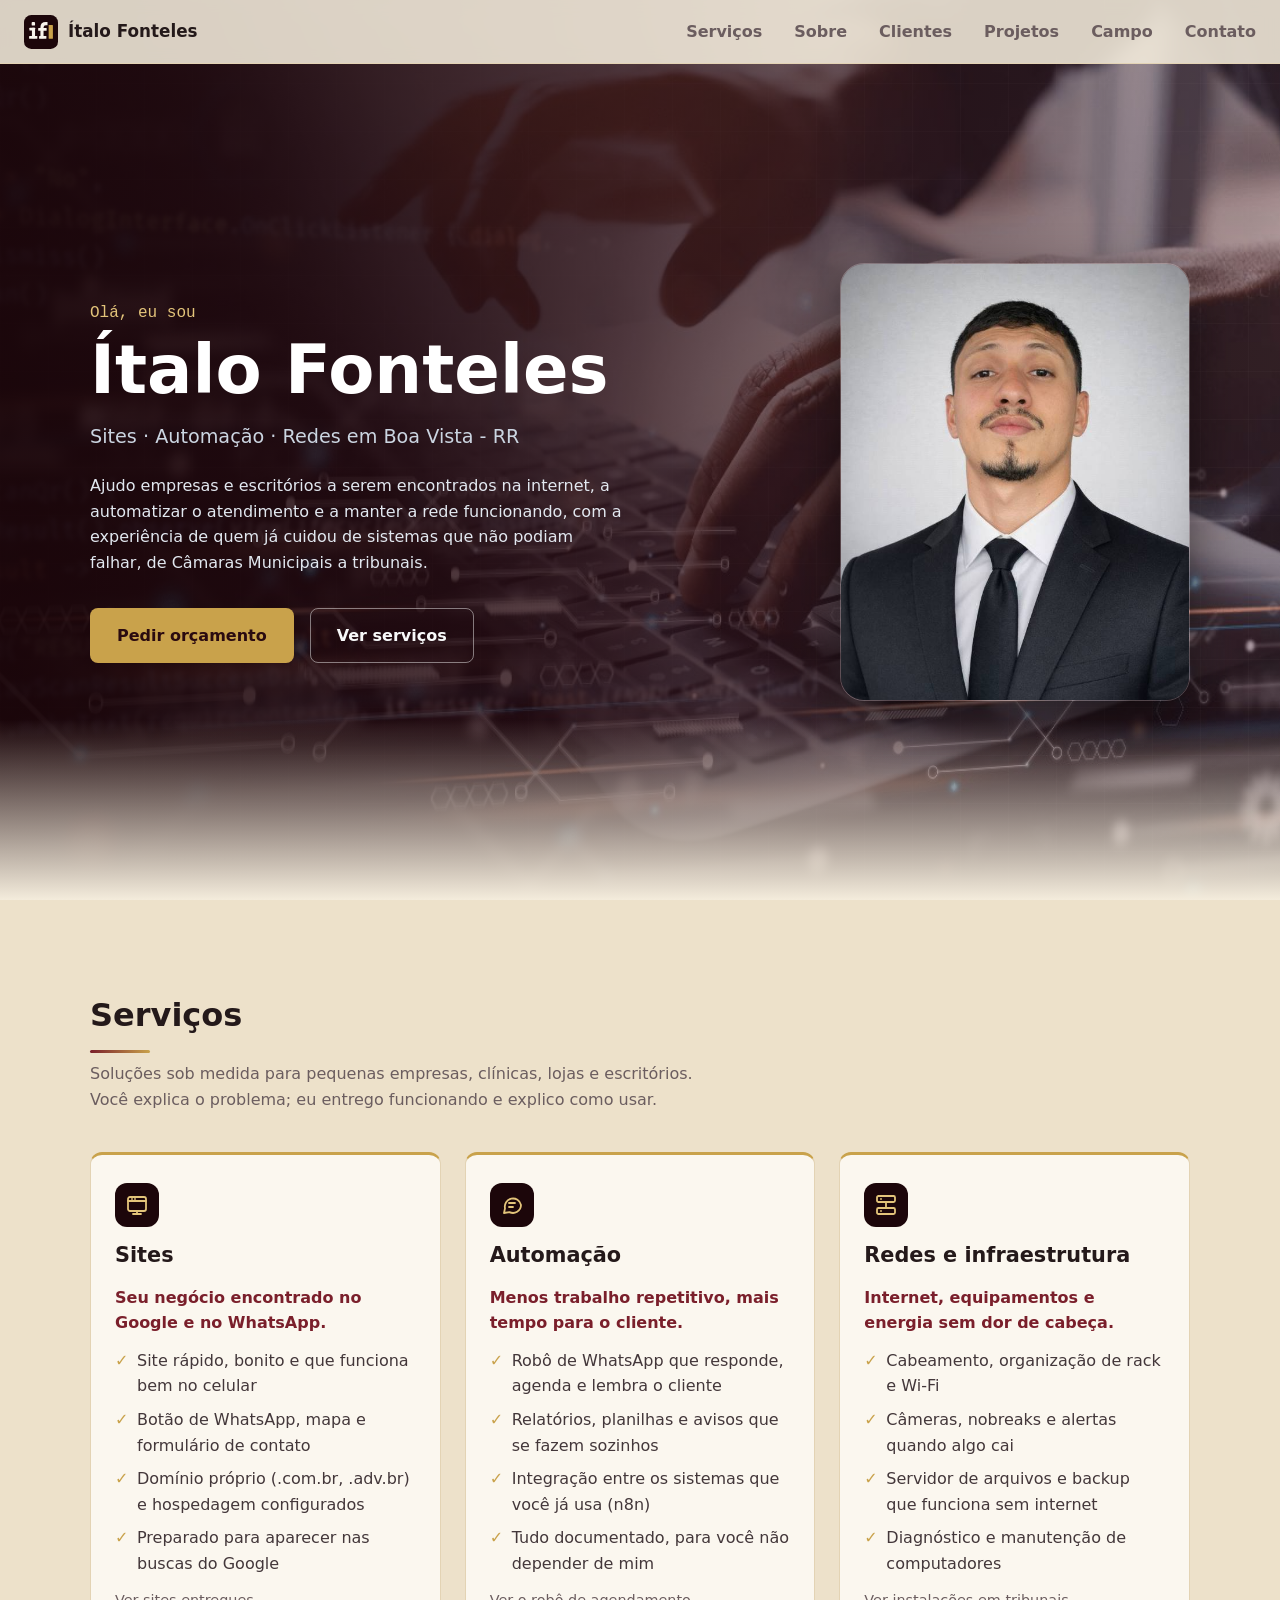
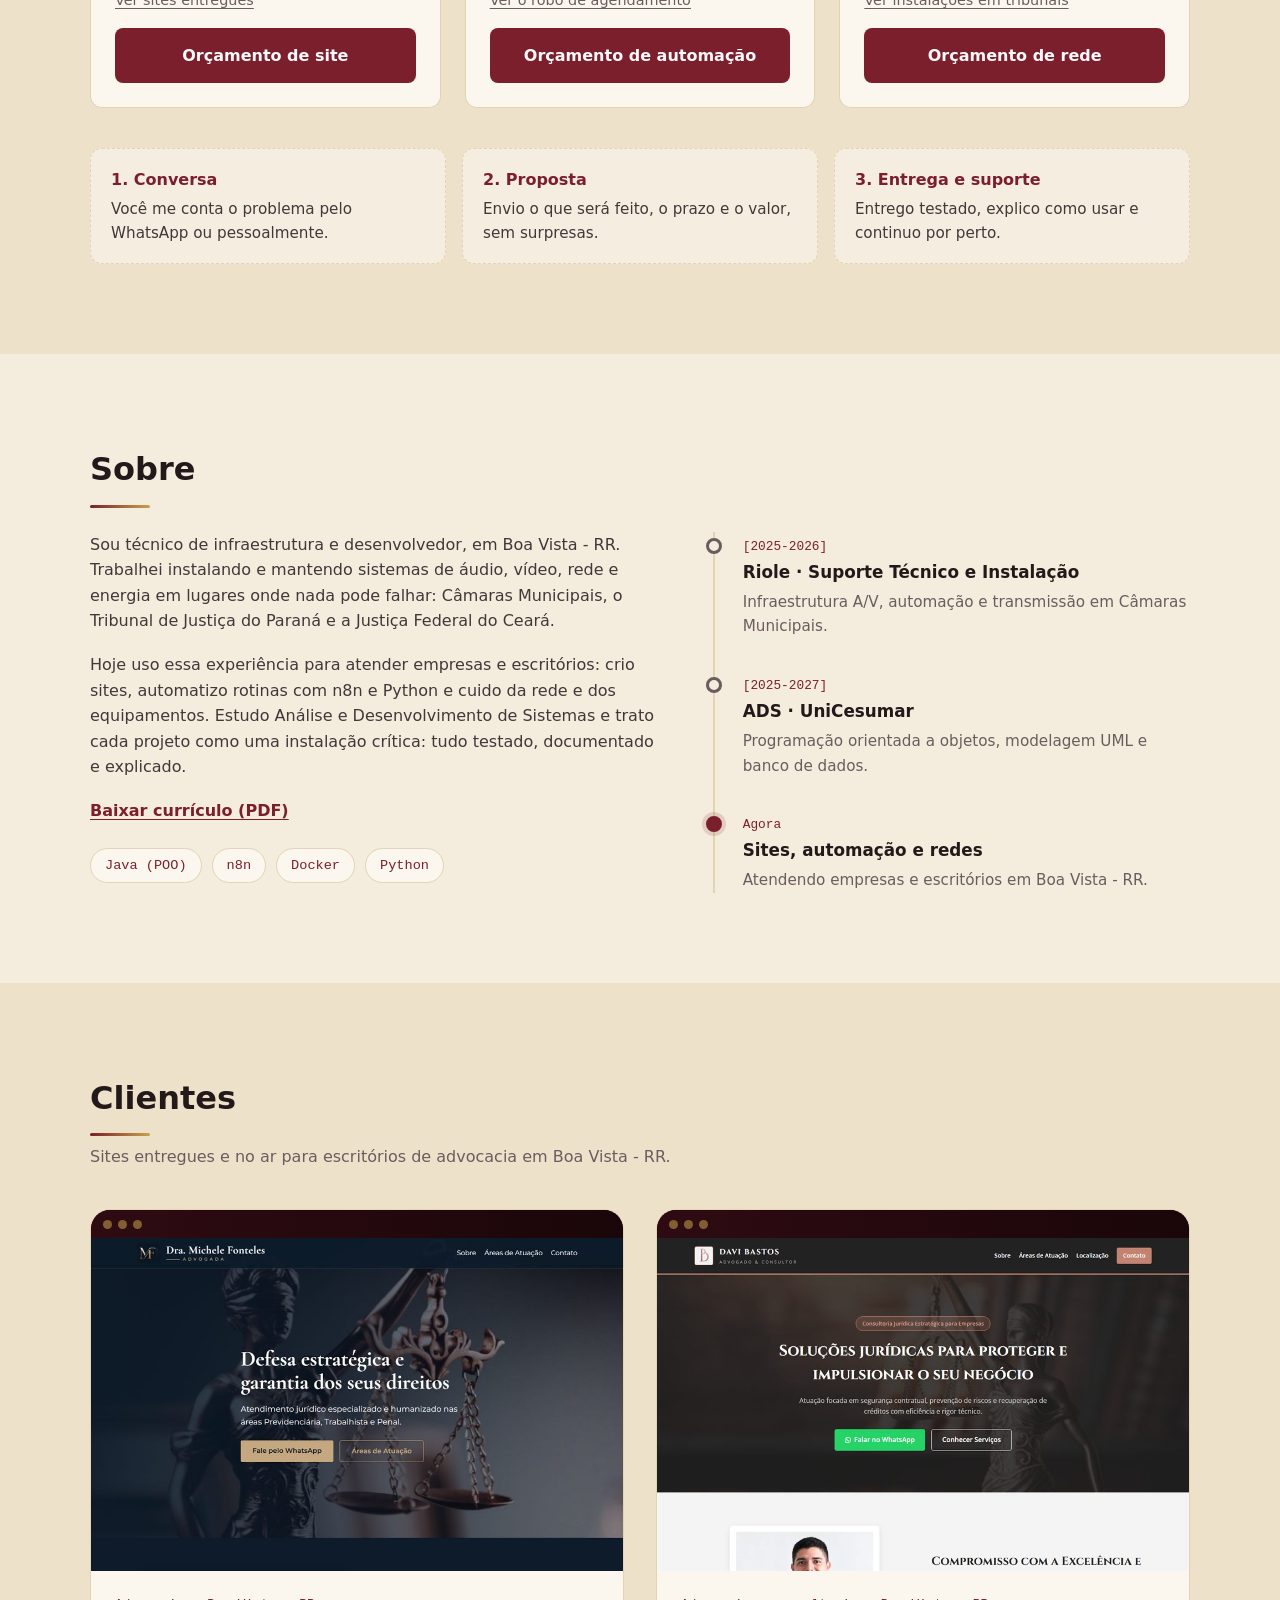
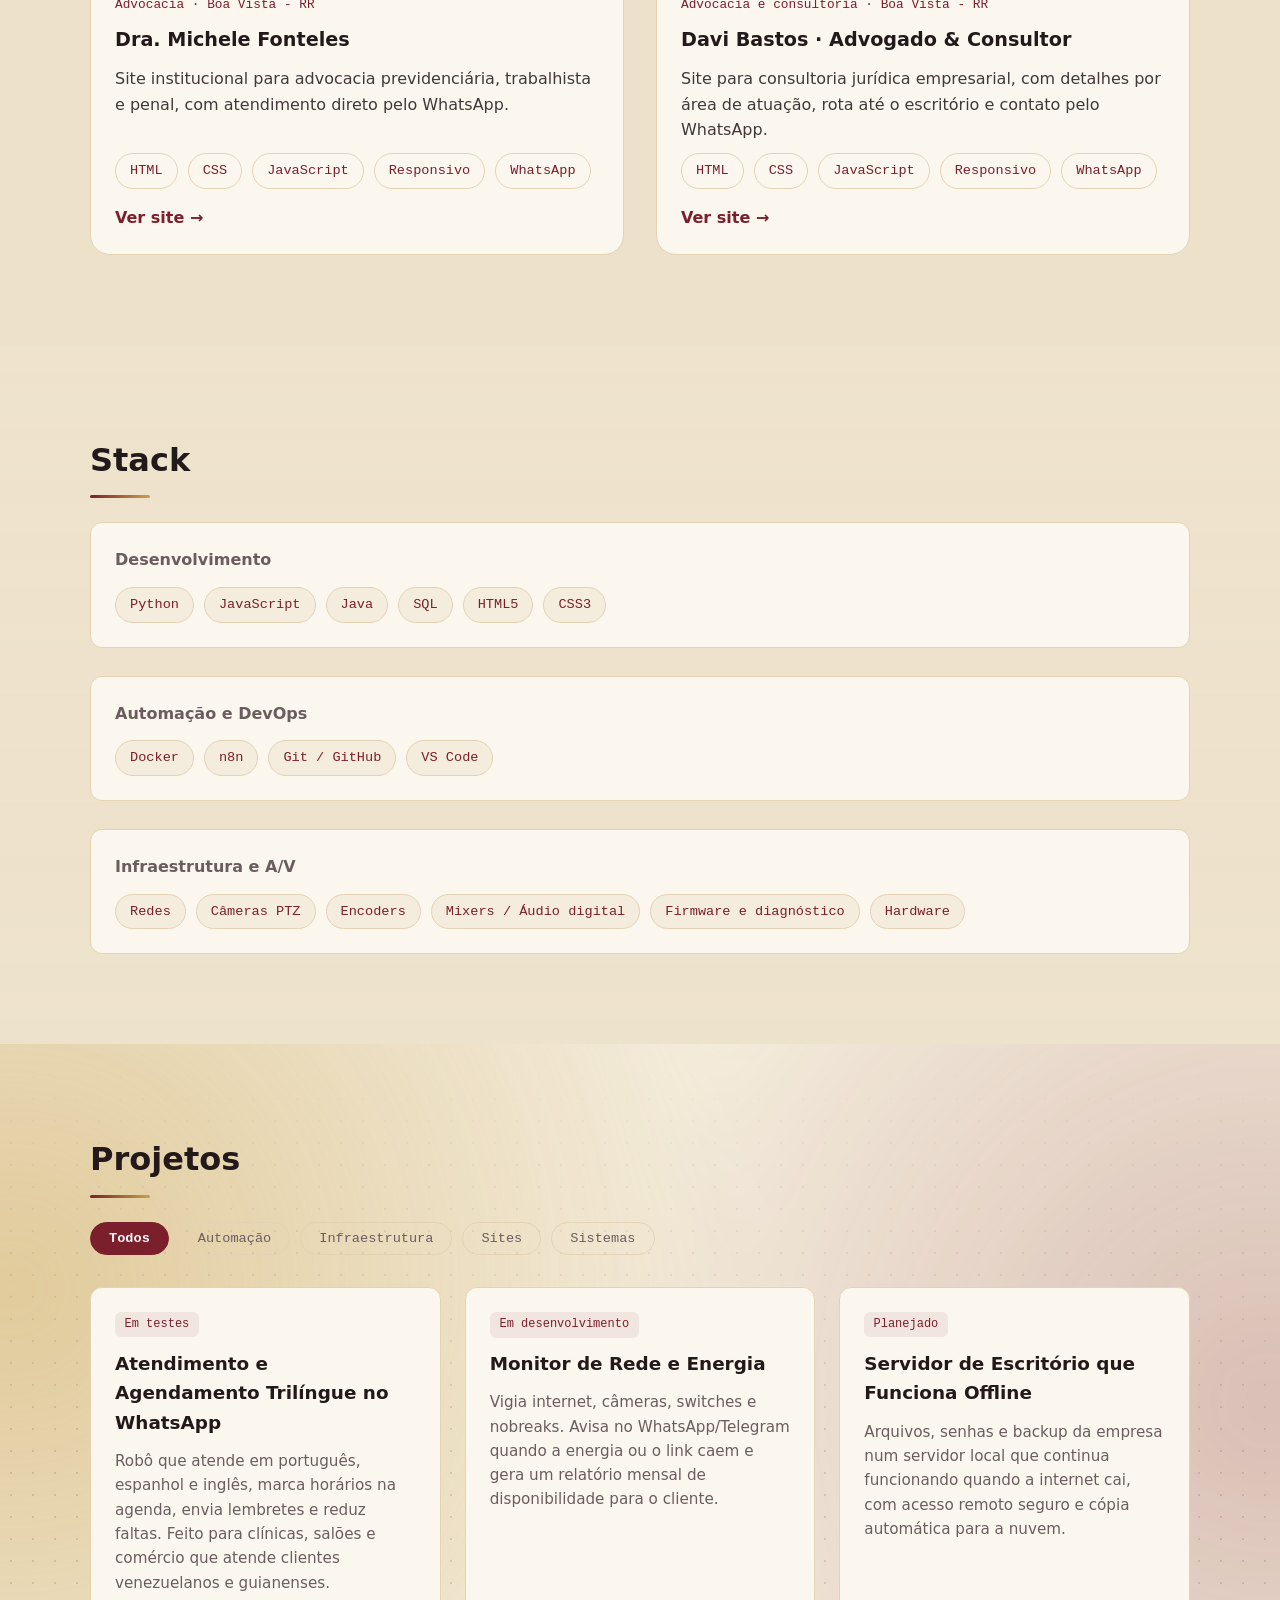
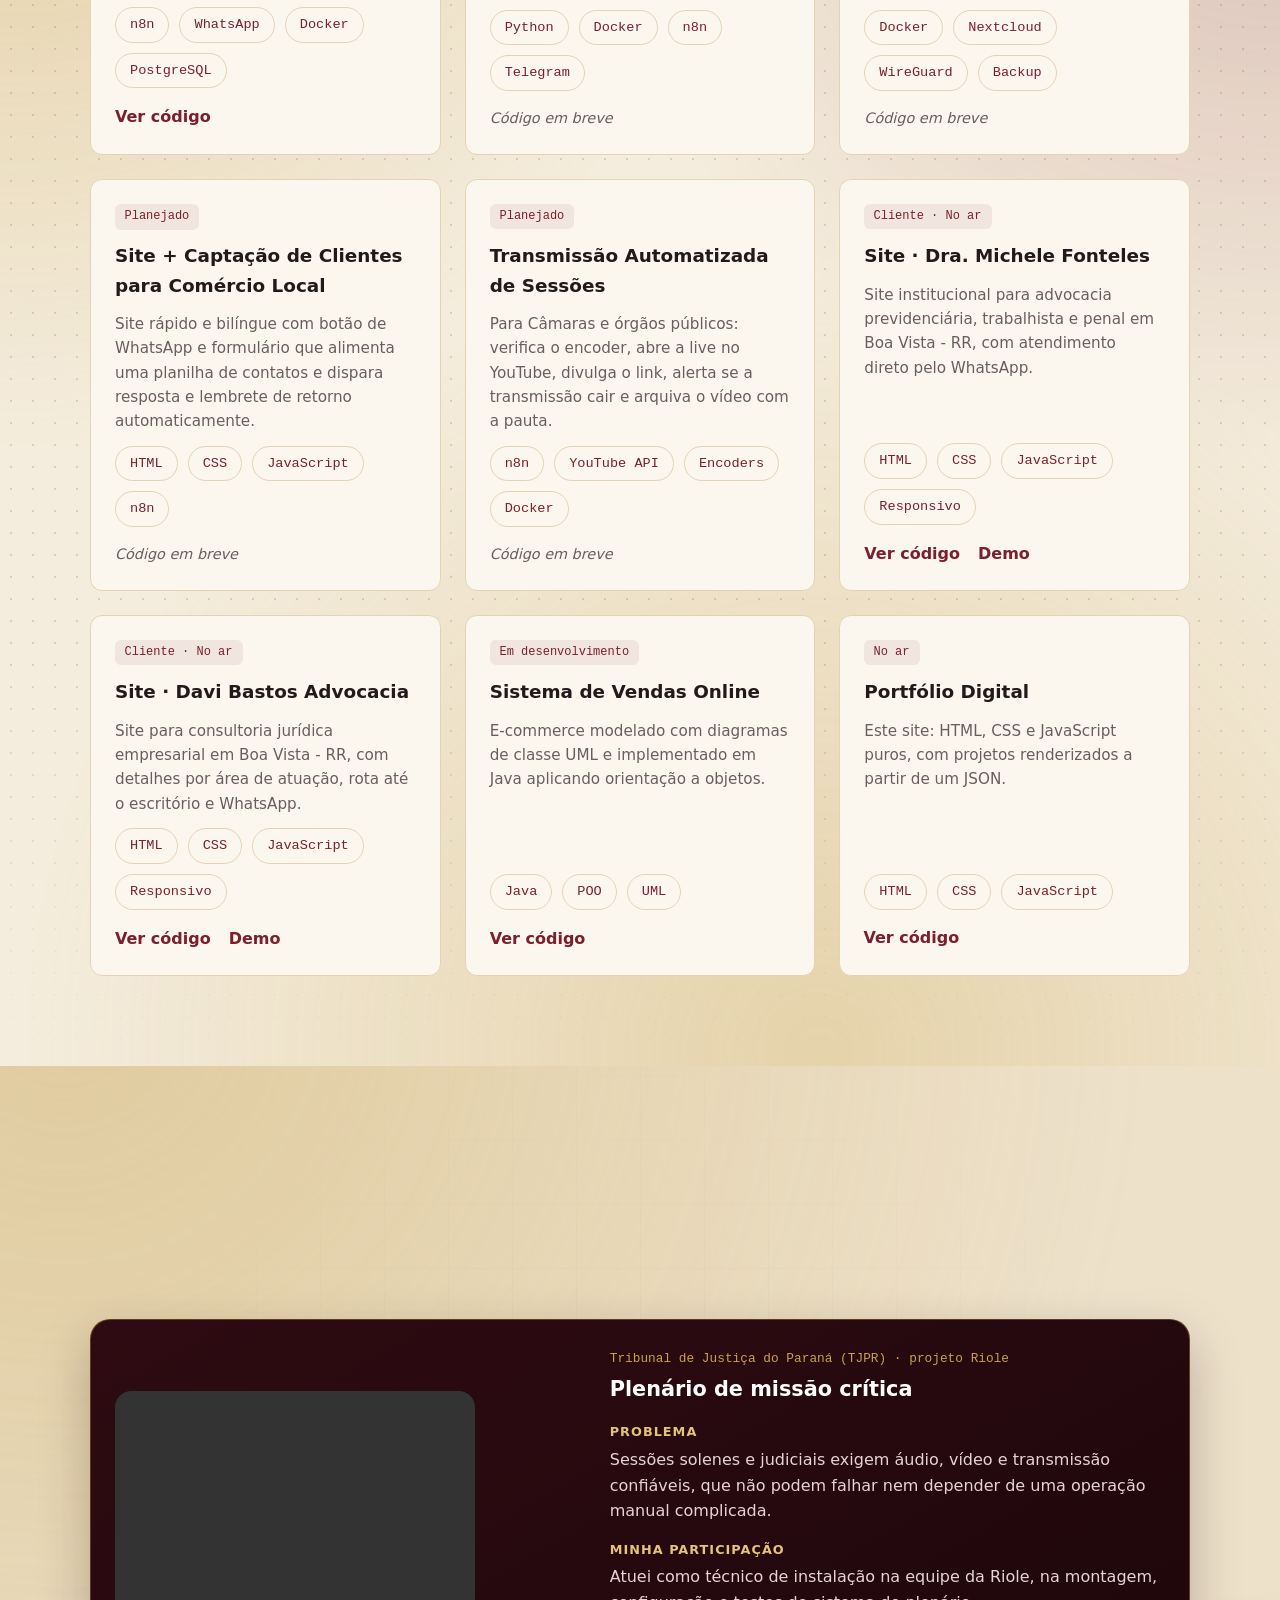
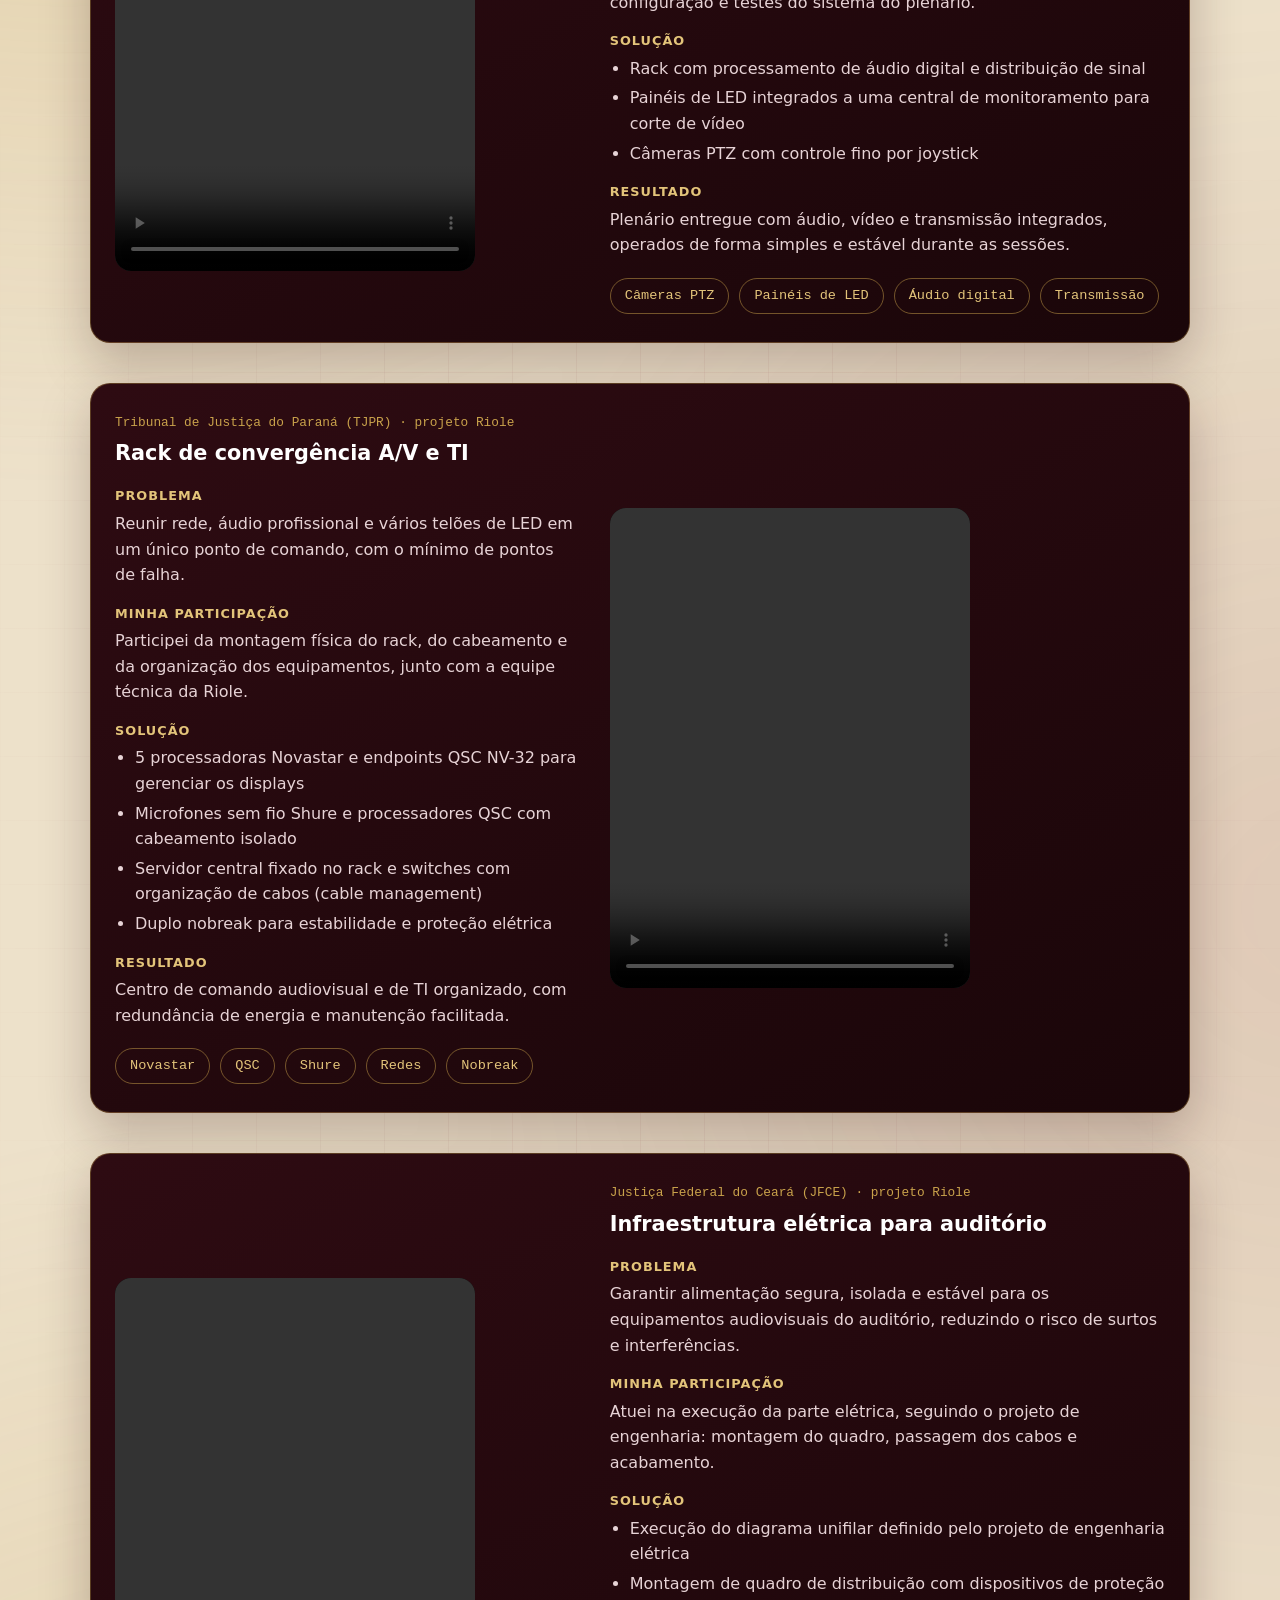
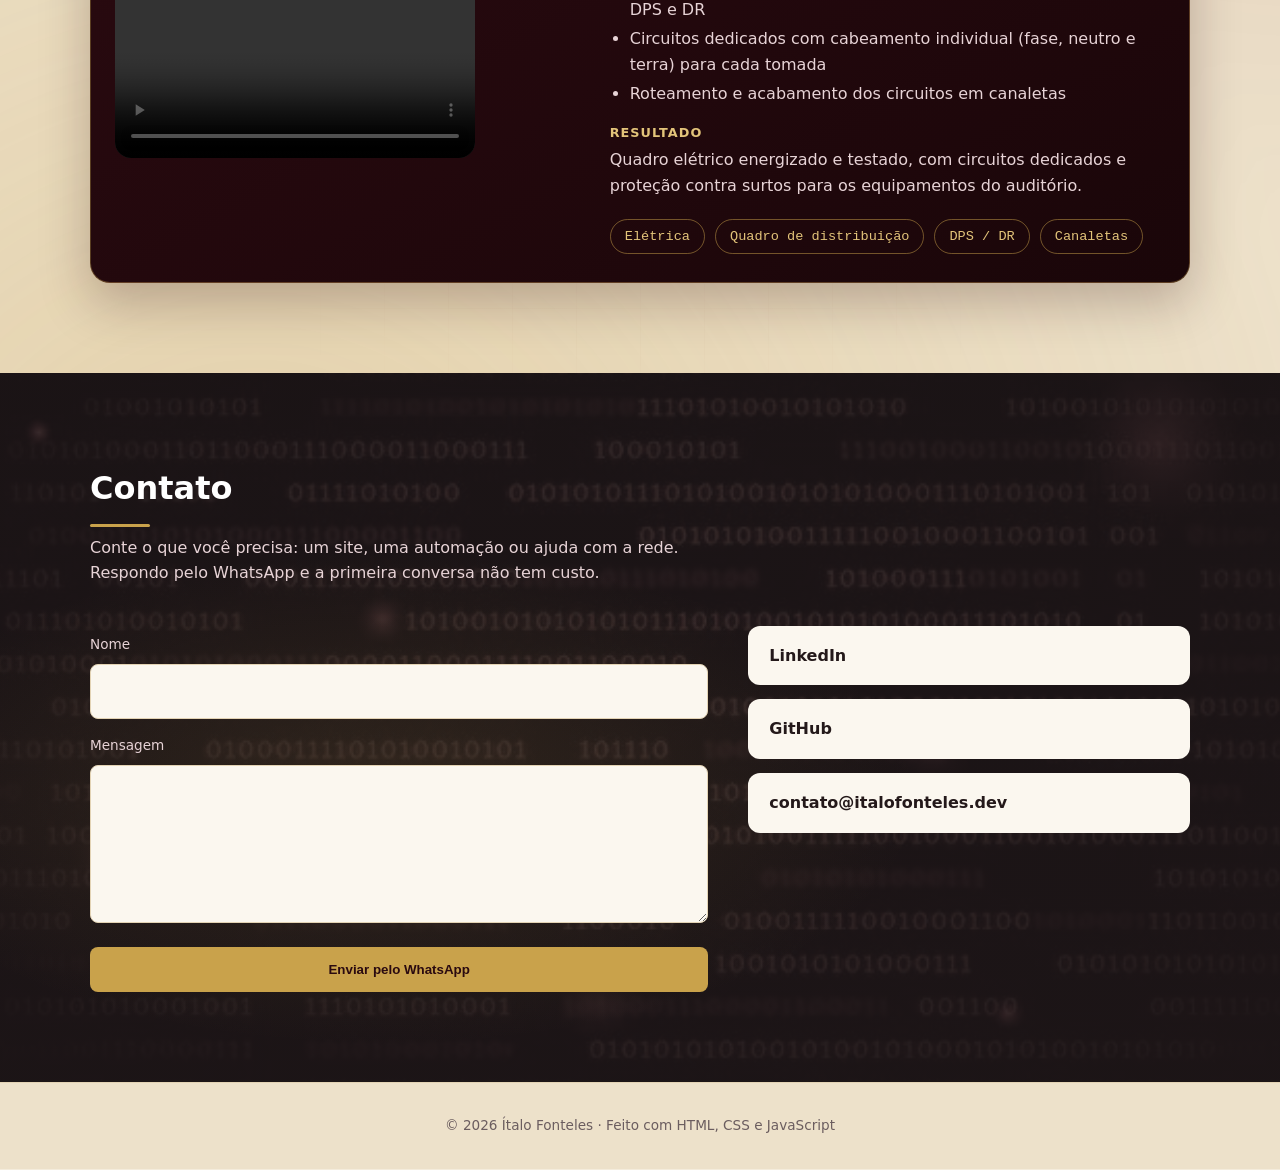
==== commit b7723db7: "feat: e-mail profissional contato@italofonteles.dev no site e curriculo" ====
--- a/index.html
+++ b/index.html
@@ -15,7 +15,7 @@
     "url": "https://italofonteles.dev/",
     "image": "https://italofonteles.dev/assets/img/foto-perfil.jpg",
     "jobTitle": "Infraestrutura de TI, Automação e Desenvolvimento Web",
-    "email": "mailto:italofontelles@gmail.com",
+    "email": "mailto:contato@italofonteles.dev",
     "address": { "@type": "PostalAddress", "addressLocality": "Boa Vista", "addressRegion": "RR", "addressCountry": "BR" },
     "sameAs": [
       "https://www.linkedin.com/in/italo-fonteles-543984356/",
@@ -339,7 +339,7 @@
           <ul class="contato__links">
             <li><a href="https://www.linkedin.com/in/italo-fonteles-543984356/" target="_blank" rel="noopener">LinkedIn</a></li>
             <li><a href="https://github.com/ItaloFonteles" target="_blank" rel="noopener">GitHub</a></li>
-            <li><a href="mailto:italofontelles@gmail.com">italofontelles@gmail.com</a></li>
+            <li><a href="mailto:contato@italofonteles.dev">contato@italofonteles.dev</a></li>
           </ul>
         </div>
       </div>
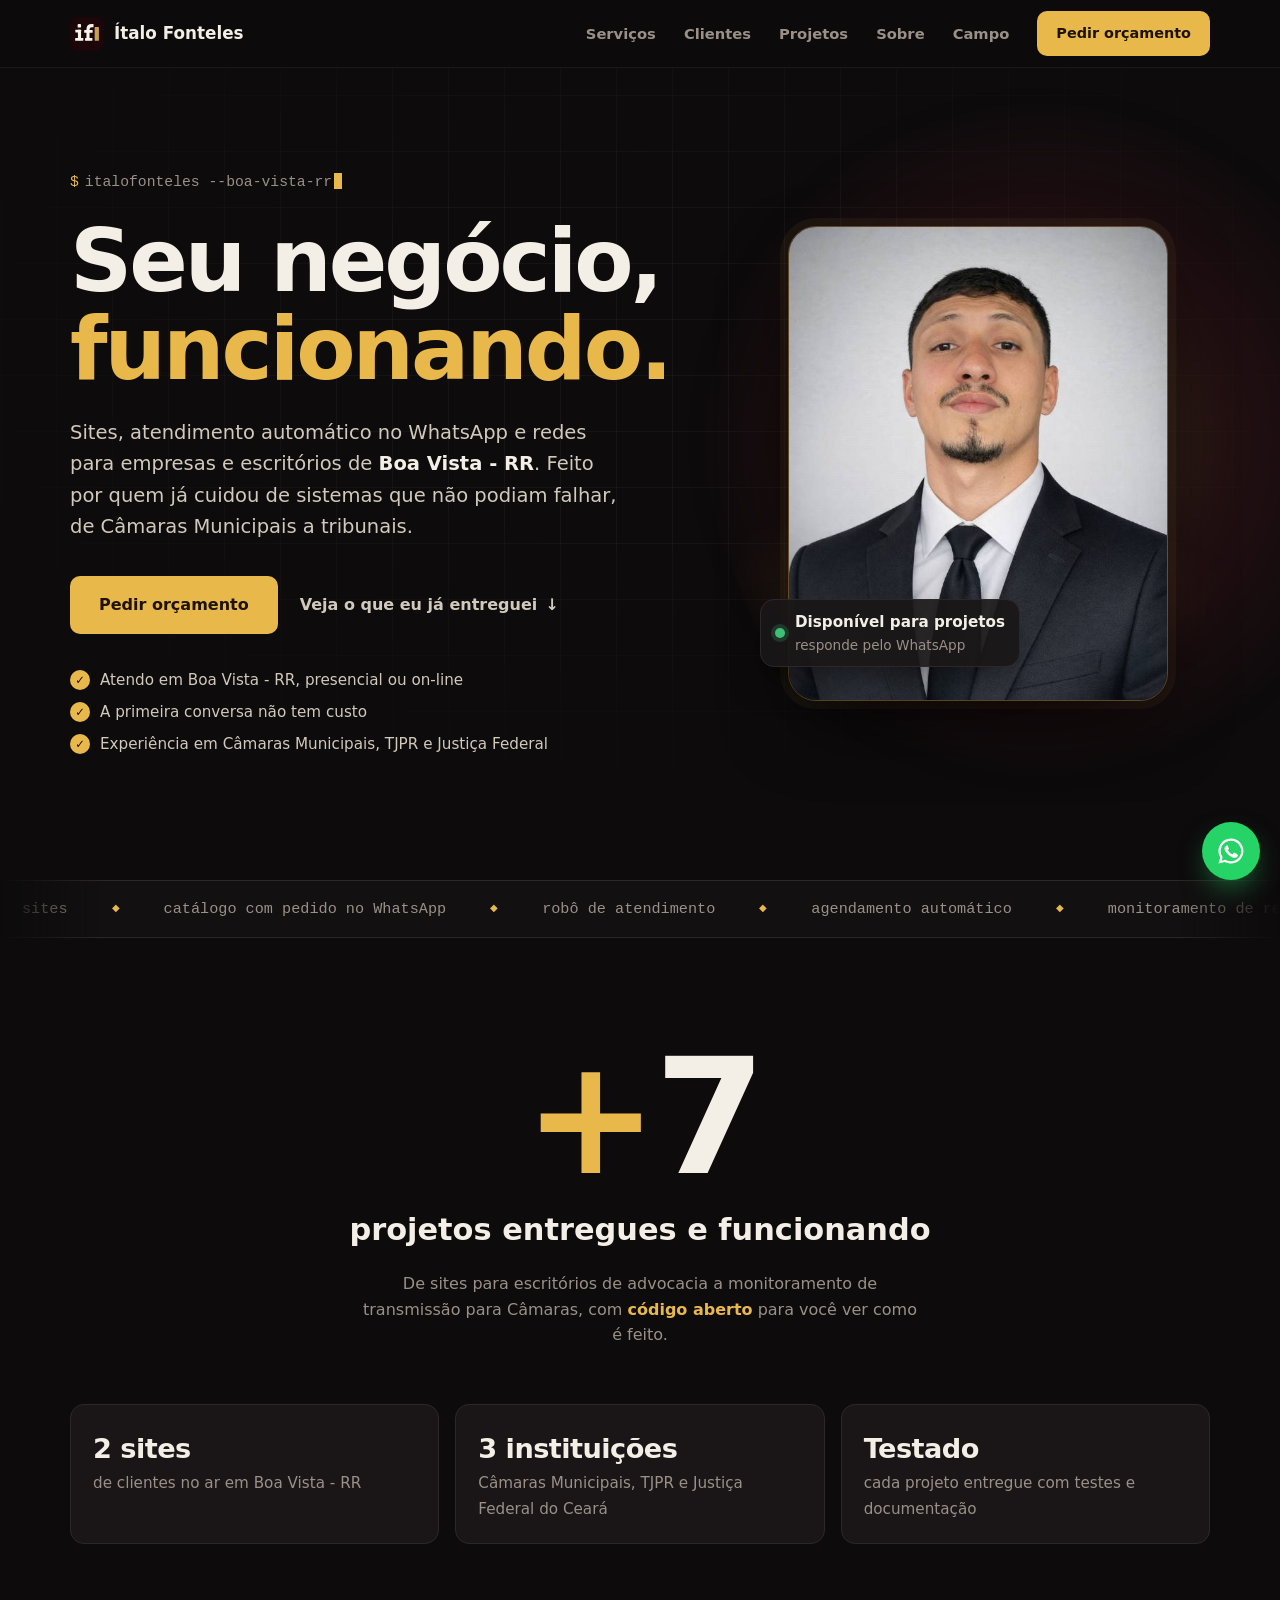
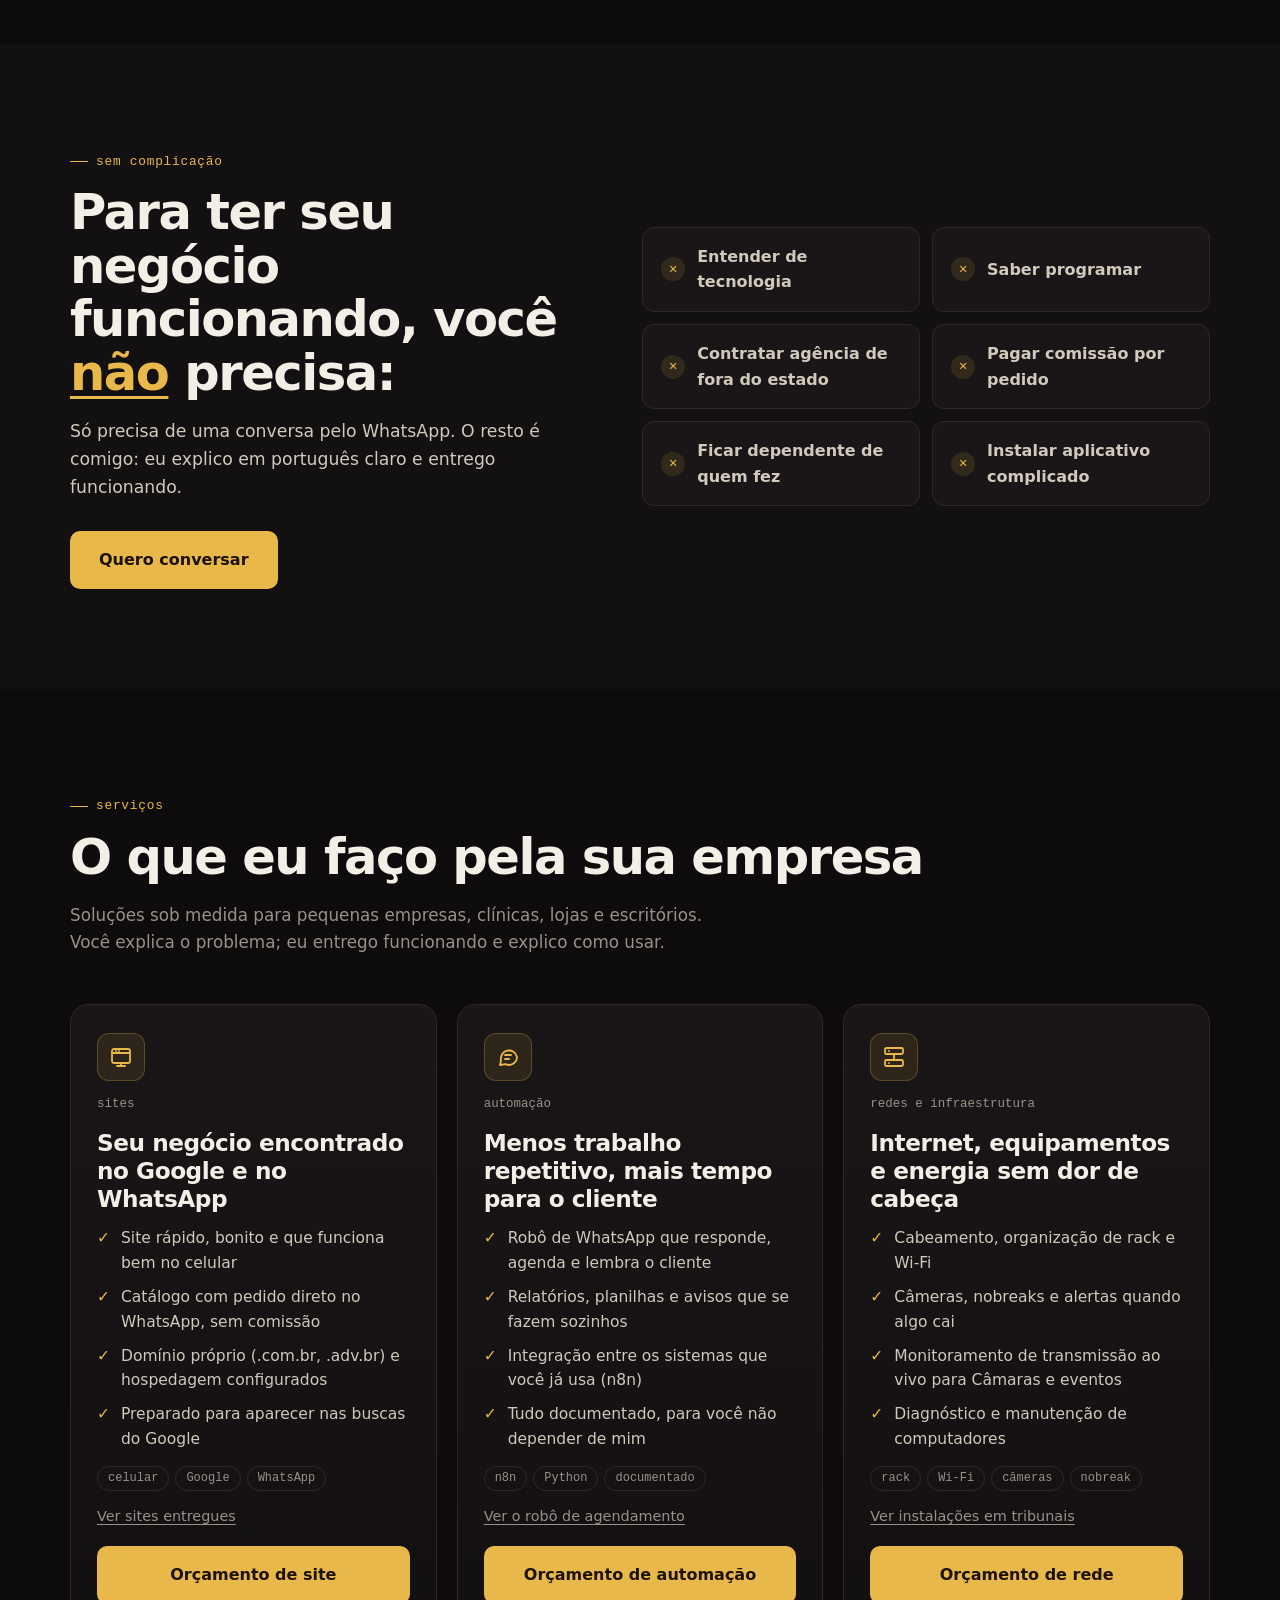
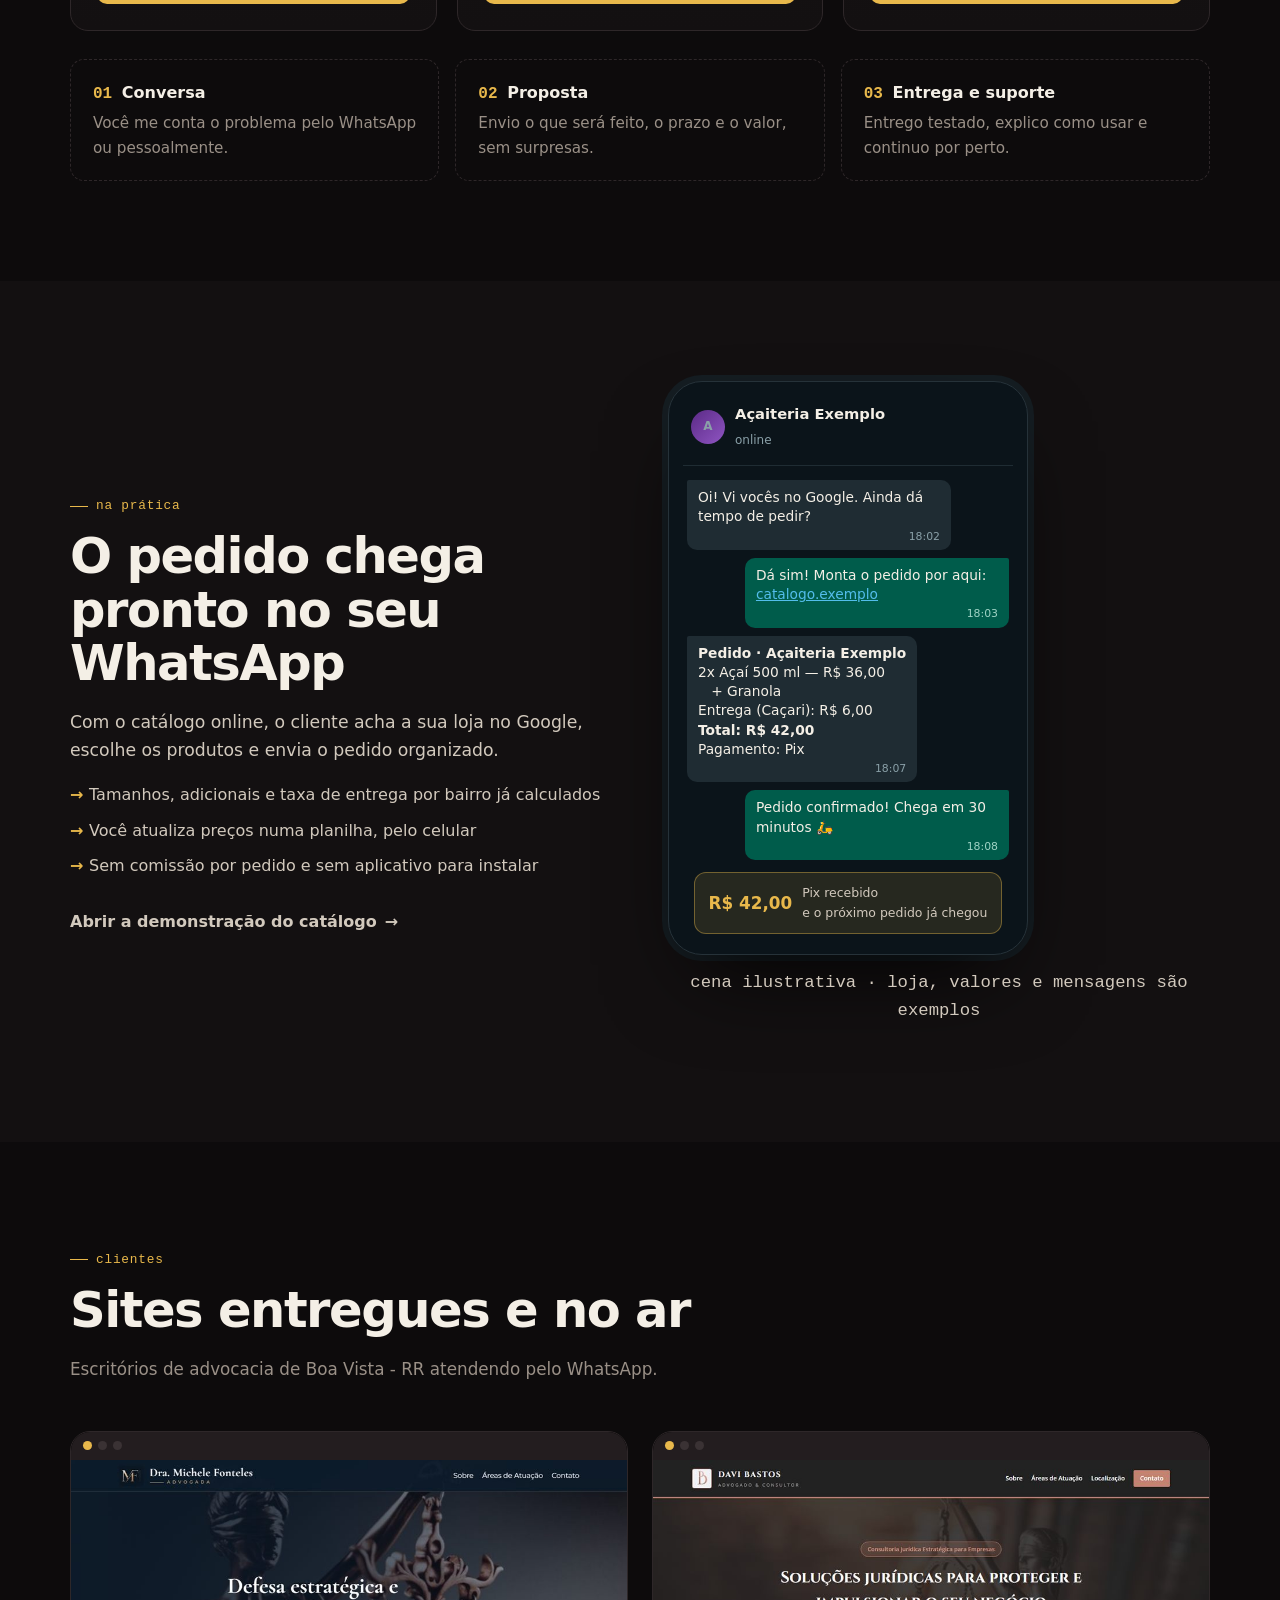
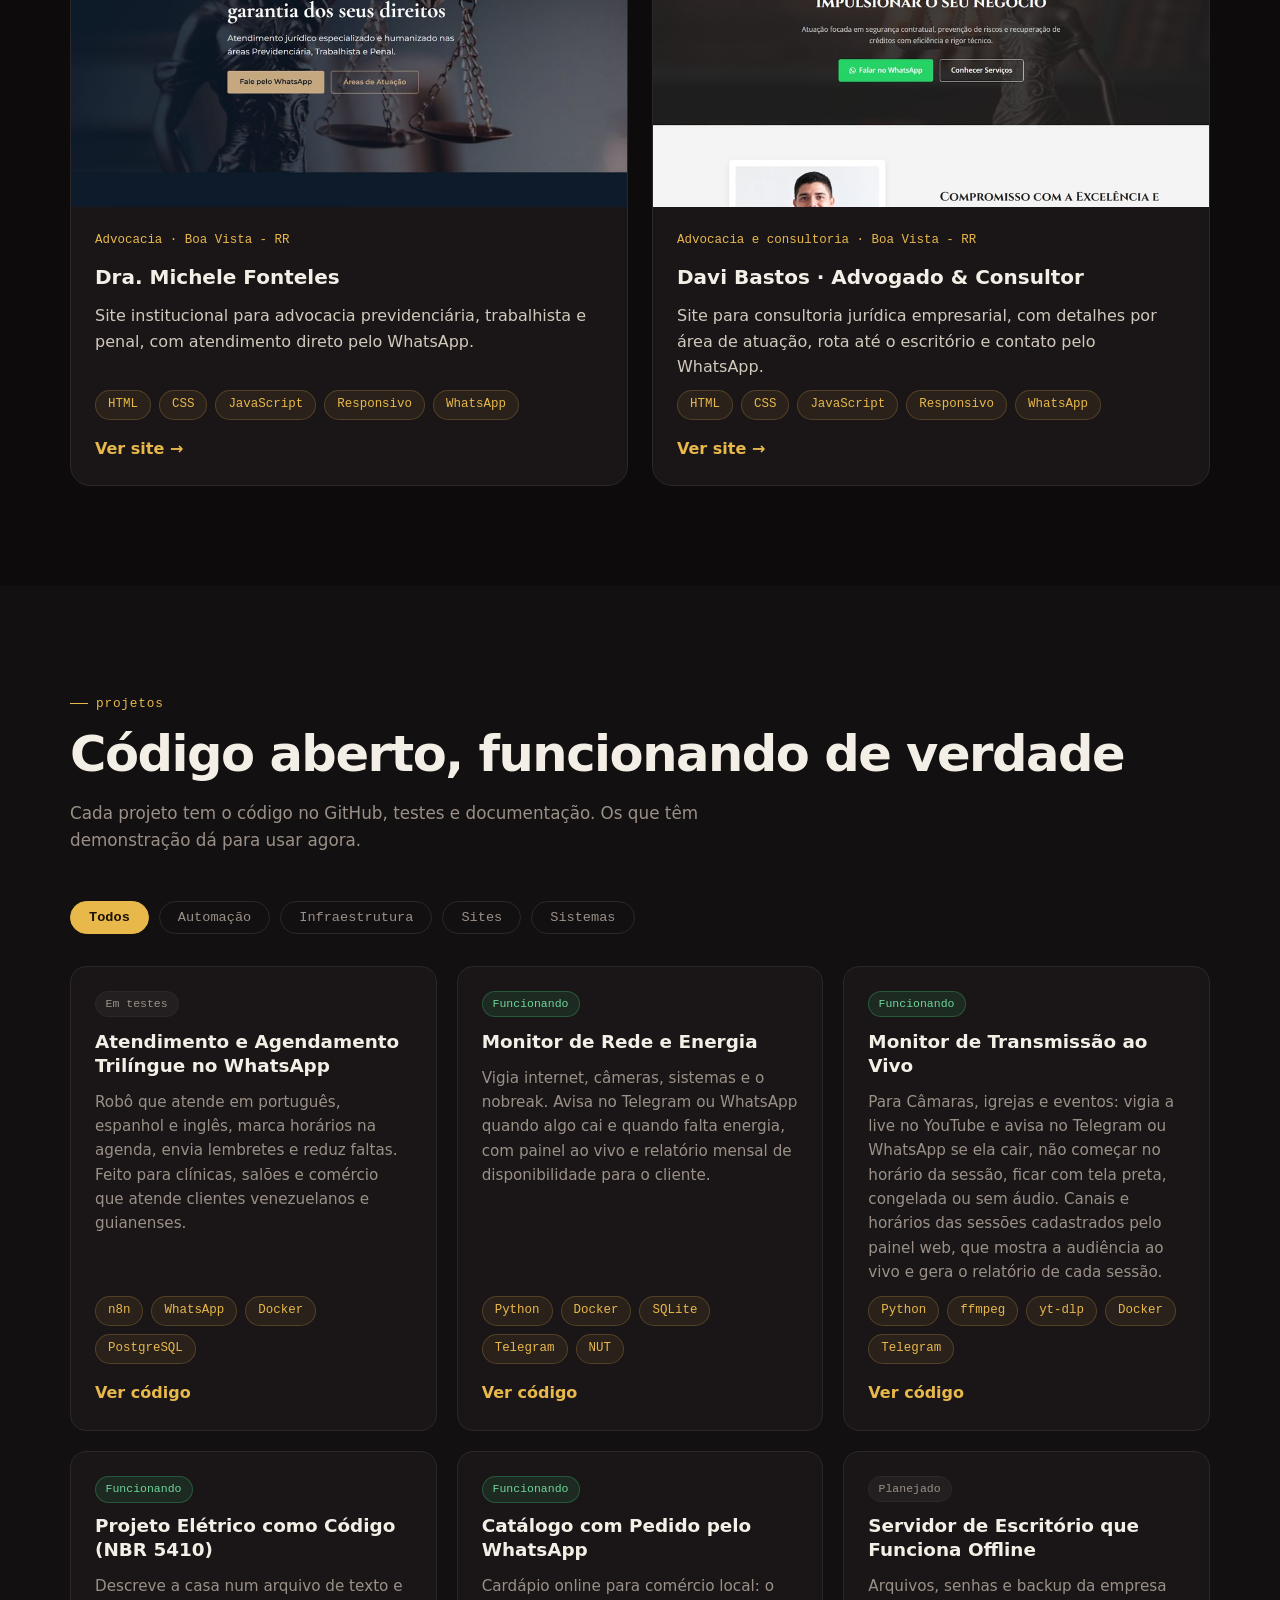
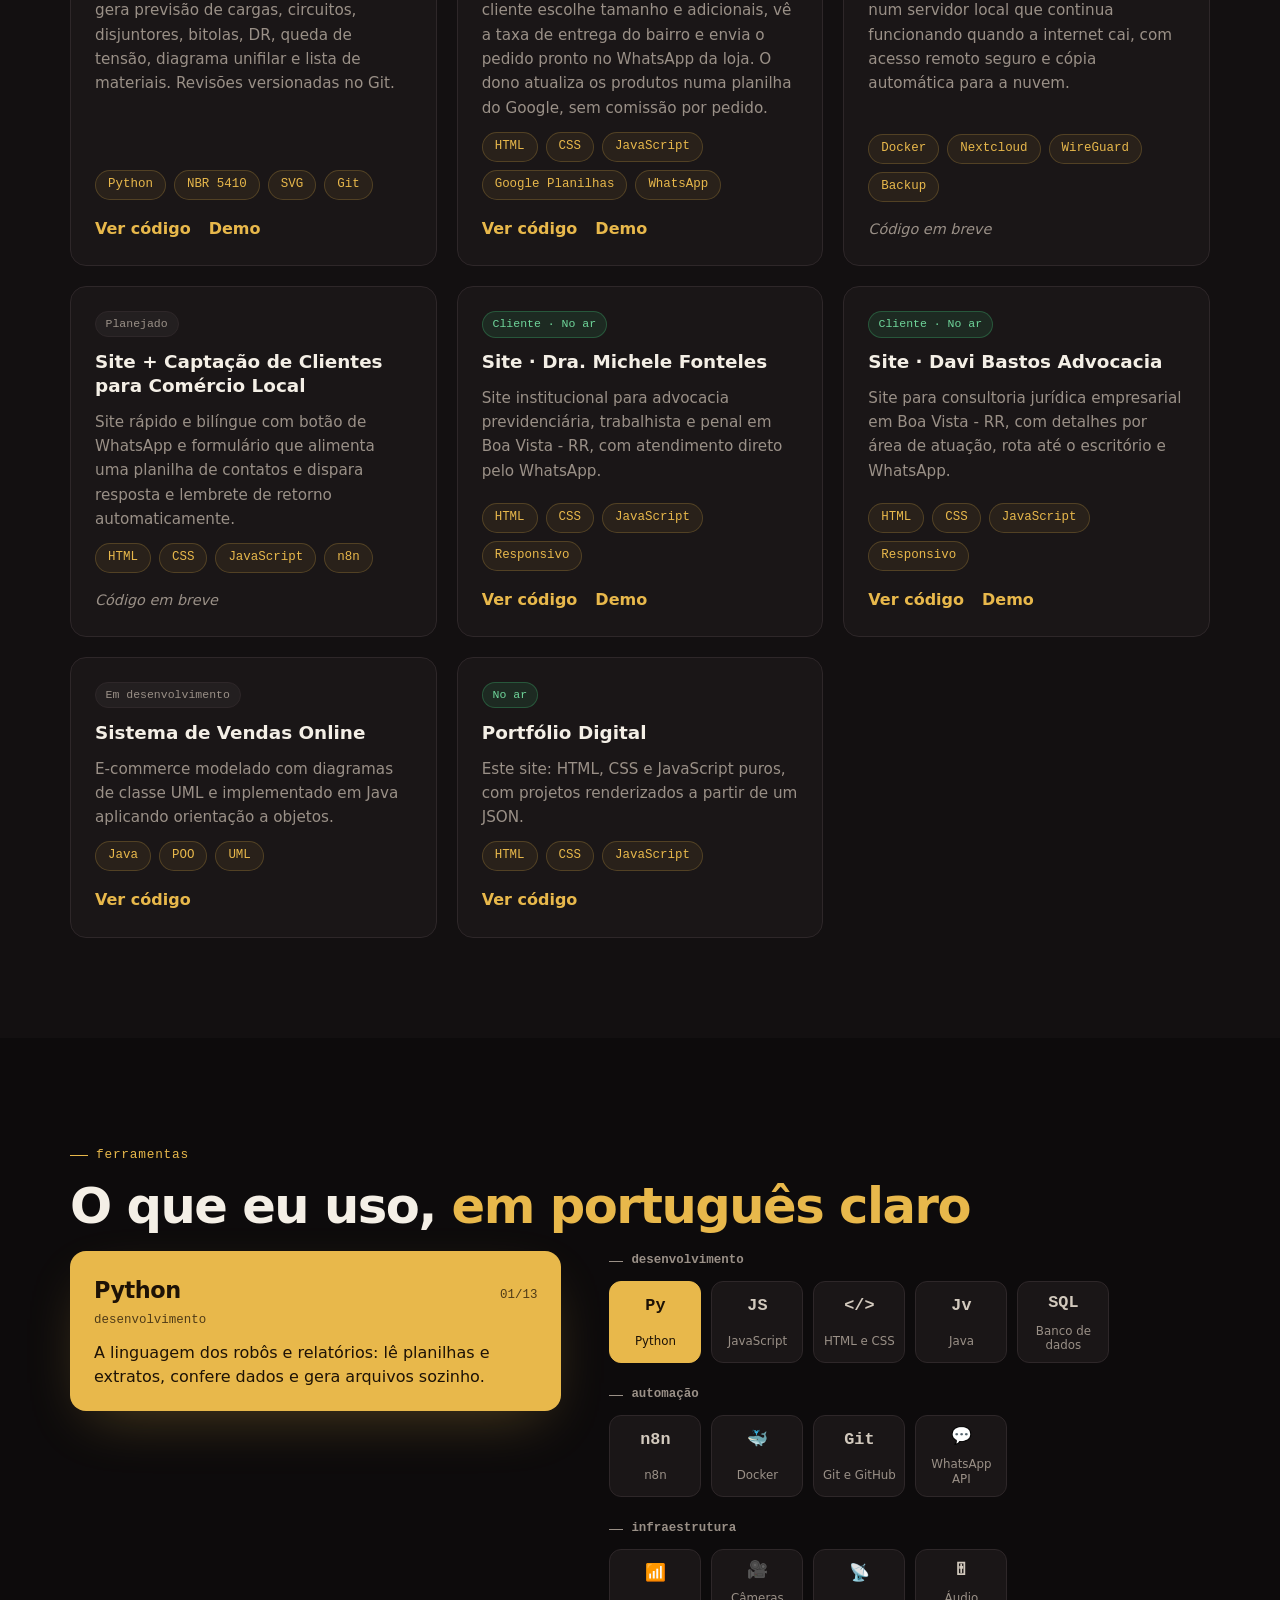
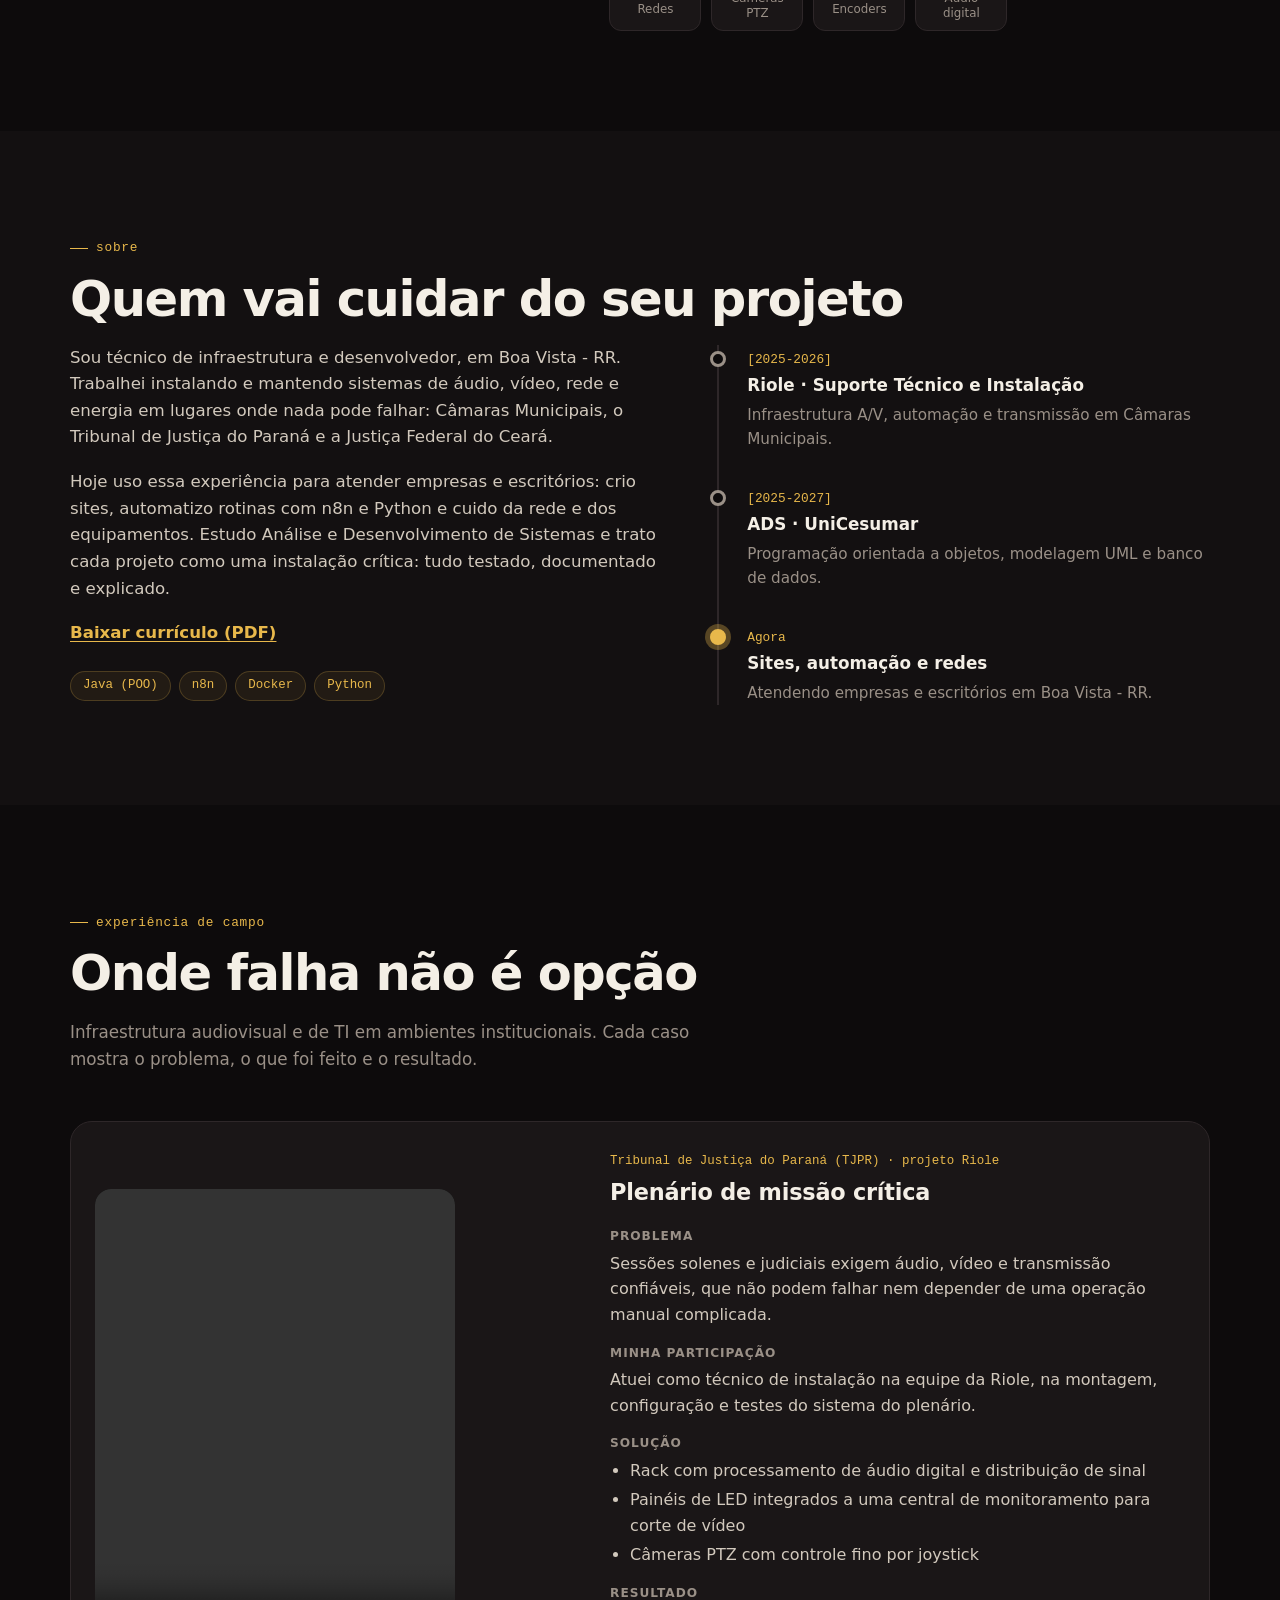
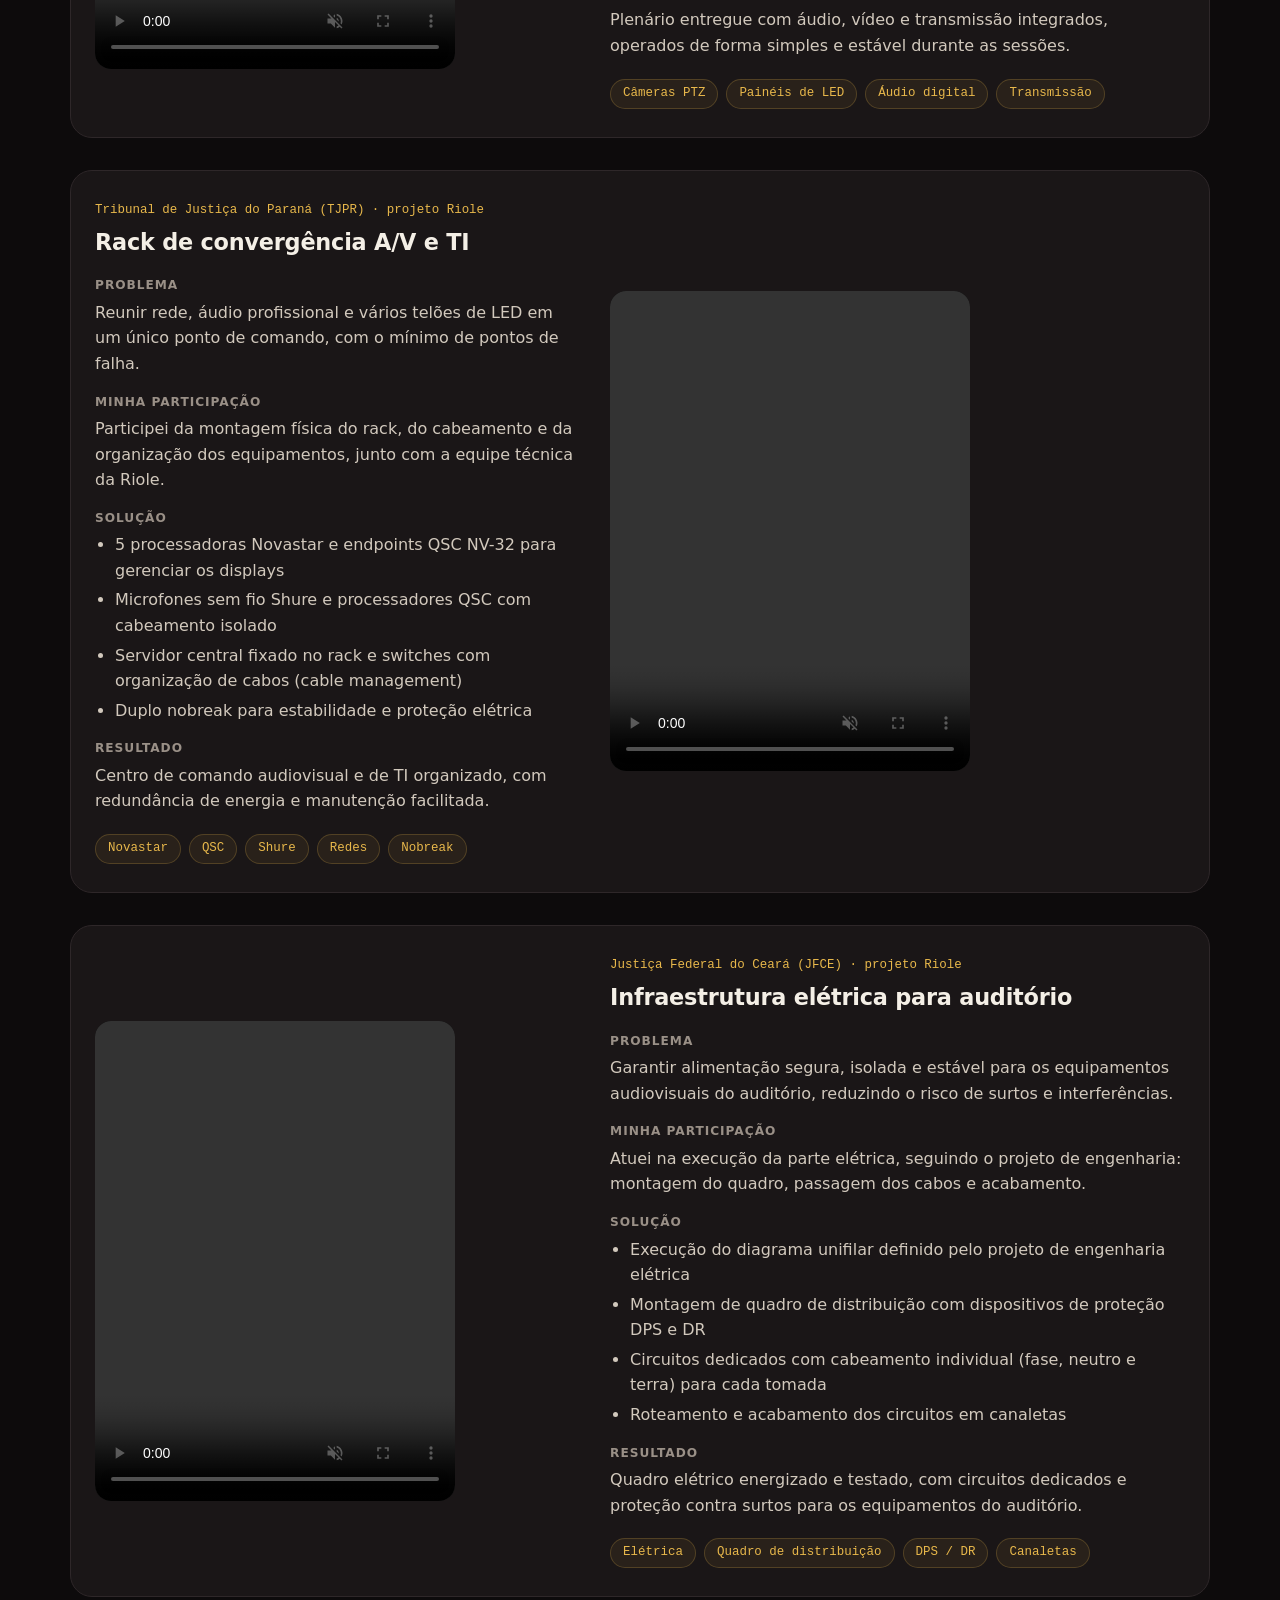
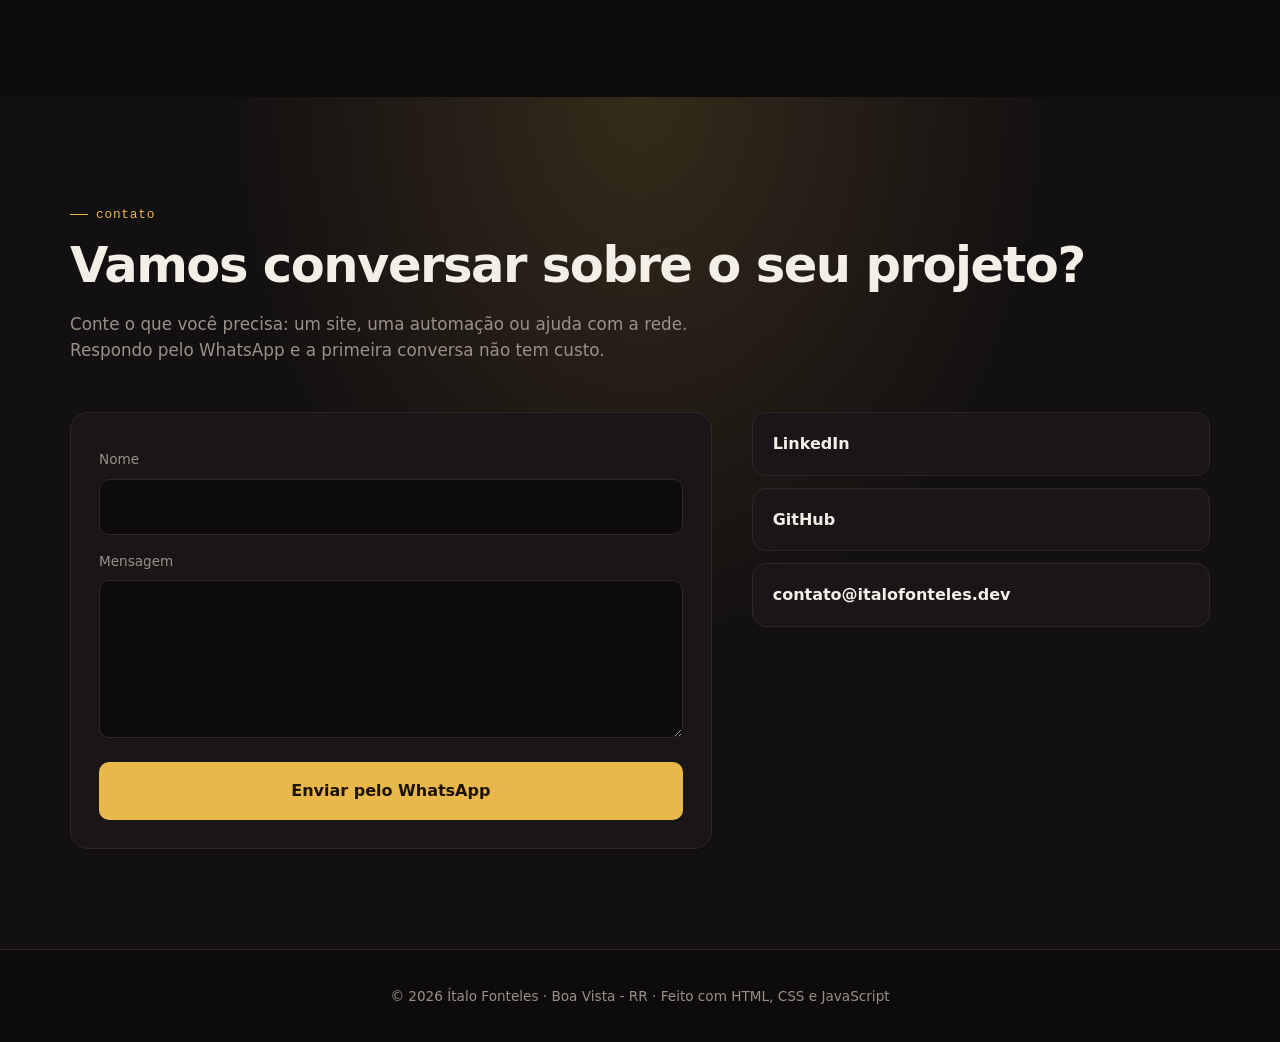
==== commit 82243391: "feat: novo visual escuro com destaque dourado, numeros, objecoes, cena de WhatsApp e ferramentas" ====
--- a/index.html
+++ b/index.html
@@ -24,7 +24,7 @@
   }
   </script>
   <meta name="author" content="Ítalo Fonteles">
-  <meta name="theme-color" content="#1c060a">
+  <meta name="theme-color" content="#0d0b0c">
 
   <!-- Marca que o JS está ativo (os efeitos de reveal só escondem conteúdo se isto rodar) -->
   <script>document.documentElement.classList.add('js');</script>
@@ -50,131 +50,309 @@
 </head>
 <body>
 
-  <header class="navbar">
-    <a href="#inicio" class="navbar__logo" aria-label="Ítalo Fonteles, voltar ao início">
-      <svg class="navbar__marca" viewBox="0 0 120 120" aria-hidden="true">
-        <rect width="120" height="120" rx="26" fill="#1c060a"/>
-        <g fill="#f8f4ec">
-          <rect x="27" y="25" width="12" height="12" rx="3"/>
-          <rect x="19" y="45" width="20" height="10" rx="2"/>
-          <rect x="28" y="45" width="11" height="37" rx="2"/>
-          <rect x="18" y="74" width="29" height="10" rx="2"/>
-          <path d="M63.5 82 V44 Q63.5 30.5 77 30.5 H83" fill="none" stroke="#f8f4ec" stroke-width="11"/>
-          <rect x="50" y="46" width="30" height="10" rx="2"/>
-          <rect x="53" y="74" width="26" height="10" rx="2"/>
-        </g>
-        <rect class="navbar__cursor" x="87" y="35" width="15" height="49" rx="2" fill="#c9a24b"/>
-      </svg>
-      <span>Ítalo Fonteles</span>
-    </a>
-    <button class="navbar__toggle" aria-label="Abrir menu" aria-expanded="false" aria-controls="menu">☰</button>
-    <nav class="navbar__menu" id="menu">
-      <a href="#servicos">Serviços</a>
-      <a href="#sobre">Sobre</a>
-      <a href="#clientes">Clientes</a>
-      <a href="#projetos">Projetos</a>
-      <a href="#campo">Campo</a>
-      <a href="#contato">Contato</a>
-    </nav>
+  <header class="topo">
+    <div class="container topo__barra">
+      <a href="#inicio" class="topo__logo" aria-label="Ítalo Fonteles, voltar ao início">
+        <svg class="topo__marca" viewBox="0 0 120 120" aria-hidden="true">
+          <rect width="120" height="120" rx="26" fill="#1c060a"/>
+          <g fill="#f8f4ec">
+            <rect x="27" y="25" width="12" height="12" rx="3"/>
+            <rect x="19" y="45" width="20" height="10" rx="2"/>
+            <rect x="28" y="45" width="11" height="37" rx="2"/>
+            <rect x="18" y="74" width="29" height="10" rx="2"/>
+            <path d="M63.5 82 V44 Q63.5 30.5 77 30.5 H83" fill="none" stroke="#f8f4ec" stroke-width="11"/>
+            <rect x="50" y="46" width="30" height="10" rx="2"/>
+            <rect x="53" y="74" width="26" height="10" rx="2"/>
+          </g>
+          <rect class="topo__cursor" x="87" y="35" width="15" height="49" rx="2" fill="#c9a24b"/>
+        </svg>
+        <span>Ítalo Fonteles</span>
+      </a>
+      <button class="topo__toggle" aria-label="Abrir menu" aria-expanded="false" aria-controls="menu">☰</button>
+      <nav class="topo__menu" id="menu">
+        <a href="#servicos">Serviços</a>
+        <a href="#clientes">Clientes</a>
+        <a href="#projetos">Projetos</a>
+        <a href="#sobre">Sobre</a>
+        <a href="#campo">Campo</a>
+        <a class="btn btn--primary" target="_blank" rel="noopener"
+           href="https://wa.me/5595991618031?text=Ol%C3%A1%2C%20%C3%8Dtalo!%20Vi%20seu%20site%20e%20quero%20um%20or%C3%A7amento.">Pedir orçamento</a>
+      </nav>
+    </div>
+    <div class="topo__progresso" id="progresso" aria-hidden="true"></div>
   </header>
 
   <main>
     <section id="inicio" class="hero">
-      <div class="container hero__content">
-
-        <!-- Lado esquerdo: texto -->
+      <div class="container hero__conteudo">
         <div class="hero__texto">
-          <p class="hero__eyebrow">Olá, eu sou</p>
-          <h1>Ítalo Fonteles</h1>
-          <p class="hero__role">Sites · Automação · Redes em <span class="nowrap">Boa Vista - RR</span></p>
-          <p class="hero__text">
-            Ajudo empresas e escritórios a serem encontrados na internet, a automatizar
-            o atendimento e a manter a rede funcionando, com a experiência de quem já
-            cuidou de sistemas que não podiam falhar, de Câmaras Municipais a tribunais.
+          <p class="hero__terminal" aria-hidden="true"><span class="prompt">$</span><span id="digitando">italofonteles --boa-vista-rr</span><span class="cursor"></span></p>
+          <h1>Seu negócio,<br><span class="destaque">funcionando.</span></h1>
+          <p class="hero__sub">
+            Sites, atendimento automático no WhatsApp e redes para empresas e escritórios de
+            <b class="nowrap">Boa Vista - RR</b>. Feito por quem já cuidou de sistemas que não podiam
+            falhar, de Câmaras Municipais a tribunais.
           </p>
           <div class="hero__cta">
-            <a class="btn btn--primary" href="https://wa.me/5595991618031?text=Ol%C3%A1%2C%20%C3%8Dtalo!%20Vi%20seu%20site%20e%20quero%20um%20or%C3%A7amento."
-               target="_blank" rel="noopener">Pedir orçamento</a>
-            <a class="btn btn--ghost" href="#servicos">Ver serviços</a>
+            <a class="btn btn--primary" target="_blank" rel="noopener"
+               href="https://wa.me/5595991618031?text=Ol%C3%A1%2C%20%C3%8Dtalo!%20Vi%20seu%20site%20e%20quero%20um%20or%C3%A7amento.">Pedir orçamento</a>
+            <a class="link-seta" href="#clientes">Veja o que eu já entreguei <span aria-hidden="true">↓</span></a>
           </div>
-        </div>
-
-        <!-- Lado direito: imagem -->
-        <div class="hero__imagem">
-          <img src="assets/img/foto-perfil.jpg" alt="Foto de perfil de Ítalo Fonteles"
-               class="hero__foto" width="350" height="438">
-        </div>
-
-      </div>
-    </section>
-
-    <section id="servicos" class="section section--alt">
-      <div class="container">
-        <h2 class="section__title reveal">Serviços</h2>
-        <p class="campo__intro reveal">
-          Soluções sob medida para pequenas empresas, clínicas, lojas e escritórios.
-          Você explica o problema; eu entrego funcionando e explico como usar.
-        </p>
+          <ul class="selos">
+            <li>Atendo em Boa Vista - RR, presencial ou on-line</li>
+            <li>A primeira conversa não tem custo</li>
+            <li>Experiência em Câmaras Municipais, TJPR e Justiça Federal</li>
+          </ul>
+        </div>
+
+        <figure class="hero__retrato">
+          <img src="assets/img/foto-perfil.jpg" alt="Foto de perfil de Ítalo Fonteles" class="hero__foto" width="380" height="475">
+          <figcaption class="hero__etiqueta"><i aria-hidden="true"></i><div><b>Disponível para projetos</b><span>responde pelo WhatsApp</span></div></figcaption>
+        </figure>
+      </div>
+    </section>
+
+    <div class="faixa" aria-label="O que eu faço: sites, catálogo com pedido no WhatsApp, robô de atendimento, monitoramento de rede e energia, transmissão ao vivo, câmeras, cabeamento e automações">
+      <div class="faixa__trilho" aria-hidden="true">
+        <span>sites</span><span>catálogo com pedido no WhatsApp</span><span>robô de atendimento</span>
+        <span>agendamento automático</span><span>monitoramento de rede e energia</span><span>transmissão ao vivo</span>
+        <span>câmeras e nobreaks</span><span>cabeamento e Wi-Fi</span><span>planilhas que se fazem sozinhas</span>
+        <span>sites</span><span>catálogo com pedido no WhatsApp</span><span>robô de atendimento</span>
+        <span>agendamento automático</span><span>monitoramento de rede e energia</span><span>transmissão ao vivo</span>
+        <span>câmeras e nobreaks</span><span>cabeamento e Wi-Fi</span><span>planilhas que se fazem sozinhas</span>
+      </div>
+    </div>
+
+    <section class="section" id="numeros">
+      <div class="container numero-grande reveal">
+        <div class="numero-grande__valor"><span class="destaque">+</span><span id="num-projetos">7</span></div>
+        <div class="numero-grande__rotulo">projetos entregues e funcionando</div>
+        <p>De sites para escritórios de advocacia a monitoramento de transmissão para Câmaras,
+          com <b>código aberto</b> para você ver como é feito.</p>
+        <div class="mini-numeros">
+          <div><b>2 sites</b><span>de clientes no ar em Boa Vista - RR</span></div>
+          <div><b>3 instituições</b><span>Câmaras Municipais, TJPR e Justiça Federal do Ceará</span></div>
+          <div><b>Testado</b><span>cada projeto entregue com testes e documentação</span></div>
+        </div>
+      </div>
+    </section>
+
+    <section class="section section--alt" id="sem-complicacao">
+      <div class="container sem-complicacao">
+        <div class="reveal">
+          <span class="rotulo">sem complicação</span>
+          <h2>Para ter seu negócio funcionando, você <em>não</em> precisa:</h2>
+          <p>Só precisa de uma conversa pelo WhatsApp. O resto é comigo: eu explico em português claro e entrego funcionando.</p>
+          <a class="btn btn--primary" target="_blank" rel="noopener"
+             href="https://wa.me/5595991618031?text=Ol%C3%A1%2C%20%C3%8Dtalo!%20Quero%20conversar%20sobre%20um%20projeto.">Quero conversar</a>
+        </div>
+        <ul class="nao-precisa reveal">
+          <li>Entender de tecnologia</li>
+          <li>Saber programar</li>
+          <li>Contratar agência de fora do estado</li>
+          <li>Pagar comissão por pedido</li>
+          <li>Ficar dependente de quem fez</li>
+          <li>Instalar aplicativo complicado</li>
+        </ul>
+      </div>
+    </section>
+
+    <section id="servicos" class="section">
+      <div class="container">
+        <span class="rotulo reveal">serviços</span>
+        <h2 class="reveal">O que eu faço pela sua empresa</h2>
+        <p class="intro reveal">Soluções sob medida para pequenas empresas, clínicas, lojas e escritórios.
+          Você explica o problema; eu entrego funcionando e explico como usar.</p>
 
         <div class="servicos">
           <article class="servico reveal">
             <svg class="servico__icone" viewBox="0 0 24 24" aria-hidden="true"><rect x="3" y="4" width="18" height="14" rx="2"/><path d="M3 8h18M7 6h.01M10 6h.01M8 21h8M12 18v3"/></svg>
-            <h3>Sites</h3>
-            <p class="servico__chamada">Seu negócio encontrado no Google e no WhatsApp.</p>
+            <span class="servico__rotulo">sites</span>
+            <h3>Seu negócio encontrado no Google e no WhatsApp</h3>
             <ul>
               <li>Site rápido, bonito e que funciona bem no celular</li>
-              <li>Botão de WhatsApp, mapa e formulário de contato</li>
+              <li>Catálogo com pedido direto no WhatsApp, sem comissão</li>
               <li>Domínio próprio (.com.br, .adv.br) e hospedagem configurados</li>
               <li>Preparado para aparecer nas buscas do Google</li>
             </ul>
+            <div class="servico__rodape"><span>celular</span><span>Google</span><span>WhatsApp</span></div>
             <a class="servico__exemplo" href="#clientes">Ver sites entregues</a>
-            <a class="btn btn--primary servico__cta" target="_blank" rel="noopener"
+            <a class="btn btn--primary" target="_blank" rel="noopener"
                href="https://wa.me/5595991618031?text=Ol%C3%A1%2C%20%C3%8Dtalo!%20Quero%20um%20or%C3%A7amento%20de%20site.">Orçamento de site</a>
           </article>
 
           <article class="servico reveal">
             <svg class="servico__icone" viewBox="0 0 24 24" aria-hidden="true"><path d="M21 12a8 8 0 0 1-11.6 7.1L4 20l1-4.6A8 8 0 1 1 21 12z"/><path d="M9 10h6M9 14h4"/></svg>
-            <h3>Automação</h3>
-            <p class="servico__chamada">Menos trabalho repetitivo, mais tempo para o cliente.</p>
+            <span class="servico__rotulo">automação</span>
+            <h3>Menos trabalho repetitivo, mais tempo para o cliente</h3>
             <ul>
               <li>Robô de WhatsApp que responde, agenda e lembra o cliente</li>
               <li>Relatórios, planilhas e avisos que se fazem sozinhos</li>
               <li>Integração entre os sistemas que você já usa (n8n)</li>
               <li>Tudo documentado, para você não depender de mim</li>
             </ul>
+            <div class="servico__rodape"><span>n8n</span><span>Python</span><span>documentado</span></div>
             <a class="servico__exemplo" href="#projetos">Ver o robô de agendamento</a>
-            <a class="btn btn--primary servico__cta" target="_blank" rel="noopener"
+            <a class="btn btn--primary" target="_blank" rel="noopener"
                href="https://wa.me/5595991618031?text=Ol%C3%A1%2C%20%C3%8Dtalo!%20Quero%20automatizar%20uma%20rotina%20da%20minha%20empresa.">Orçamento de automação</a>
           </article>
 
           <article class="servico reveal">
             <svg class="servico__icone" viewBox="0 0 24 24" aria-hidden="true"><rect x="3" y="3" width="18" height="6" rx="1.5"/><rect x="3" y="15" width="18" height="6" rx="1.5"/><path d="M7 6h.01M7 18h.01M12 9v6"/></svg>
-            <h3>Redes e infraestrutura</h3>
-            <p class="servico__chamada">Internet, equipamentos e energia sem dor de cabeça.</p>
+            <span class="servico__rotulo">redes e infraestrutura</span>
+            <h3>Internet, equipamentos e energia sem dor de cabeça</h3>
             <ul>
               <li>Cabeamento, organização de rack e Wi-Fi</li>
               <li>Câmeras, nobreaks e alertas quando algo cai</li>
-              <li>Servidor de arquivos e backup que funciona sem internet</li>
+              <li>Monitoramento de transmissão ao vivo para Câmaras e eventos</li>
               <li>Diagnóstico e manutenção de computadores</li>
             </ul>
+            <div class="servico__rodape"><span>rack</span><span>Wi-Fi</span><span>câmeras</span><span>nobreak</span></div>
             <a class="servico__exemplo" href="#campo">Ver instalações em tribunais</a>
-            <a class="btn btn--primary servico__cta" target="_blank" rel="noopener"
+            <a class="btn btn--primary" target="_blank" rel="noopener"
                href="https://wa.me/5595991618031?text=Ol%C3%A1%2C%20%C3%8Dtalo!%20Preciso%20de%20ajuda%20com%20a%20rede%20da%20minha%20empresa.">Orçamento de rede</a>
           </article>
         </div>
 
         <ol class="passos reveal">
-          <li><b>1. Conversa</b><span>Você me conta o problema pelo WhatsApp ou pessoalmente.</span></li>
-          <li><b>2. Proposta</b><span>Envio o que será feito, o prazo e o valor, sem surpresas.</span></li>
-          <li><b>3. Entrega e suporte</b><span>Entrego testado, explico como usar e continuo por perto.</span></li>
+          <li><b>Conversa</b><span>Você me conta o problema pelo WhatsApp ou pessoalmente.</span></li>
+          <li><b>Proposta</b><span>Envio o que será feito, o prazo e o valor, sem surpresas.</span></li>
+          <li><b>Entrega e suporte</b><span>Entrego testado, explico como usar e continuo por perto.</span></li>
         </ol>
       </div>
     </section>
 
-    <section id="sobre" class="section">
-      <div class="container">
-        <h2 class="section__title reveal">Sobre</h2>
-
+    <section class="section section--alt" id="na-pratica">
+      <div class="container na-pratica">
+        <div class="reveal">
+          <span class="rotulo">na prática</span>
+          <h2>O pedido chega pronto no seu WhatsApp</h2>
+          <p>Com o catálogo online, o cliente acha a sua loja no Google, escolhe os produtos e envia o pedido organizado.</p>
+          <ul class="na-pratica__lista">
+            <li>Tamanhos, adicionais e taxa de entrega por bairro já calculados</li>
+            <li>Você atualiza preços numa planilha, pelo celular</li>
+            <li>Sem comissão por pedido e sem aplicativo para instalar</li>
+          </ul>
+          <a class="link-seta" href="https://italofonteles.github.io/catalogo-whatsapp/" target="_blank" rel="noopener">Abrir a demonstração do catálogo <span aria-hidden="true">→</span></a>
+        </div>
+
+        <div class="reveal">
+          <div class="celular" role="img" aria-label="Conversa de WhatsApp ilustrativa: o cliente pede pelo catálogo e a loja recebe o Pix">
+            <div class="celular__topo"><span class="celular__avatar" aria-hidden="true">A</span><div><b>Açaiteria Exemplo</b><span>online</span></div></div>
+            <div class="conversa" id="conversa">
+              <div class="msg msg--cliente">Oi! Vi vocês no Google. Ainda dá tempo de pedir?<time>18:02</time></div>
+              <div class="msg msg--loja">Dá sim! Monta o pedido por aqui: <span class="msg__link">catalogo.exemplo</span><time>18:03</time></div>
+              <div class="msg msg--cliente"><pre><b>Pedido · Açaiteria Exemplo</b>
+2x Açaí 500 ml — R$ 36,00
+   + Granola
+Entrega (Caçari): R$ 6,00
+<b>Total: R$ 42,00</b>
+Pagamento: Pix</pre><time>18:07</time></div>
+              <div class="msg msg--loja">Pedido confirmado! Chega em 30 minutos 🛵<time>18:08</time></div>
+              <div class="pix"><b>R$ 42,00</b><div><span>Pix recebido</span><span>e o próximo pedido já chegou</span></div></div>
+            </div>
+          </div>
+          <p class="legenda-cena">cena ilustrativa · loja, valores e mensagens são exemplos</p>
+        </div>
+      </div>
+    </section>
+
+    <section id="clientes" class="section">
+      <div class="container">
+        <span class="rotulo reveal">clientes</span>
+        <h2 class="reveal">Sites entregues e no ar</h2>
+        <p class="intro reveal">Escritórios de advocacia de Boa Vista - RR atendendo pelo WhatsApp.</p>
+
+        <div class="clientes">
+          <article class="cliente reveal">
+            <a class="cliente__tela" href="https://italofonteles.github.io/Projeto_Michele/" target="_blank" rel="noopener"
+               aria-label="Abrir o site da Dra. Michele Fonteles">
+              <span class="cliente__barra" aria-hidden="true"><i></i><i></i><i></i></span>
+              <img src="assets/img/cliente-michele-fonteles.jpg" alt="Página inicial do site da Dra. Michele Fonteles"
+                   width="960" height="600" loading="lazy">
+            </a>
+            <div class="cliente__info">
+              <span class="case__local">Advocacia · Boa Vista - RR</span>
+              <h3>Dra. Michele Fonteles</h3>
+              <p>Site institucional para advocacia previdenciária, trabalhista e penal, com atendimento direto pelo WhatsApp.</p>
+              <ul class="tags">
+                <li>HTML</li><li>CSS</li><li>JavaScript</li><li>Responsivo</li><li>WhatsApp</li>
+              </ul>
+              <a class="cliente__link" href="https://italofonteles.github.io/Projeto_Michele/" target="_blank" rel="noopener">Ver site →</a>
+            </div>
+          </article>
+
+          <article class="cliente reveal">
+            <a class="cliente__tela" href="https://italofonteles.github.io/Site-davi-bastos/" target="_blank" rel="noopener"
+               aria-label="Abrir o site do Dr. Davi Bastos">
+              <span class="cliente__barra" aria-hidden="true"><i></i><i></i><i></i></span>
+              <img src="assets/img/cliente-davi-bastos.jpg" alt="Página inicial do site do Dr. Davi Bastos"
+                   width="960" height="600" loading="lazy">
+            </a>
+            <div class="cliente__info">
+              <span class="case__local">Advocacia e consultoria · Boa Vista - RR</span>
+              <h3>Davi Bastos · Advogado &amp; Consultor</h3>
+              <p>Site para consultoria jurídica empresarial, com detalhes por área de atuação, rota até o escritório e contato pelo WhatsApp.</p>
+              <ul class="tags">
+                <li>HTML</li><li>CSS</li><li>JavaScript</li><li>Responsivo</li><li>WhatsApp</li>
+              </ul>
+              <a class="cliente__link" href="https://italofonteles.github.io/Site-davi-bastos/" target="_blank" rel="noopener">Ver site →</a>
+            </div>
+          </article>
+        </div>
+      </div>
+    </section>
+
+    <section id="projetos" class="section section--alt">
+      <div class="container">
+        <span class="rotulo reveal">projetos</span>
+        <h2 class="reveal">Código aberto, funcionando de verdade</h2>
+        <p class="intro reveal">Cada projeto tem o código no GitHub, testes e documentação. Os que têm demonstração dá para usar agora.</p>
+        <div class="filtros reveal" id="filtros" role="group" aria-label="Filtrar projetos"></div>
+        <div class="projetos-grid" id="lista-projetos"></div>
+        <p class="projetos-aviso" id="projetos-aviso" hidden></p>
+      </div>
+    </section>
+
+    <section id="stack" class="section">
+      <div class="container">
+        <span class="rotulo reveal">ferramentas</span>
+        <h2 class="reveal">O que eu uso, <span class="destaque">em português claro</span></h2>
+        <div class="ferramentas reveal">
+          <div class="ferramenta-atual" id="ferramenta-atual" aria-live="polite">
+            <div class="ferramenta-atual__topo"><b>Python</b><small>01/13</small></div>
+            <em>desenvolvimento</em>
+            <p>A linguagem dos robôs e relatórios: lê planilhas e extratos, confere dados e gera arquivos sozinho.</p>
+          </div>
+          <div class="grupos" id="grupos-ferramentas">
+            <div class="grupo"><h3>desenvolvimento</h3><ul>
+              <li><button type="button" data-desc="A linguagem dos robôs e relatórios: lê planilhas e extratos, confere dados e gera arquivos sozinho."><i>Py</i>Python</button></li>
+              <li><button type="button" data-desc="Deixa o site interativo: carrinho do catálogo, filtros, painéis que se atualizam sozinhos."><i>JS</i>JavaScript</button></li>
+              <li><button type="button" data-desc="A estrutura e o visual de todo site: rápido, bonito e pensado primeiro para o celular."><i>&lt;/&gt;</i>HTML e CSS</button></li>
+              <li><button type="button" data-desc="Linguagem de sistemas maiores, estudada na faculdade de ADS com orientação a objetos."><i>Jv</i>Java</button></li>
+              <li><button type="button" data-desc="Guarda e consulta informações organizadas: clientes, agendamentos, histórico."><i>SQL</i>Banco de dados</button></li>
+            </ul></div>
+            <div class="grupo"><h3>automação</h3><ul>
+              <li><button type="button" data-desc="Liga os sistemas que você já usa e faz as tarefas repetidas sozinho: WhatsApp, planilhas, e-mail."><i>n8n</i>n8n</button></li>
+              <li><button type="button" data-desc="Empacota cada sistema para rodar igual em qualquer computador, sem instalação complicada."><i>🐳</i>Docker</button></li>
+              <li><button type="button" data-desc="Guarda cada versão do projeto: dá para ver o que mudou e voltar atrás se precisar."><i>Git</i>Git e GitHub</button></li>
+              <li><button type="button" data-desc="Robô que atende no WhatsApp: responde, agenda e manda lembrete para o cliente não faltar."><i>💬</i>WhatsApp API</button></li>
+            </ul></div>
+            <div class="grupo"><h3>infraestrutura</h3><ul>
+              <li><button type="button" data-desc="Cabeamento, Wi-Fi e rack organizados, com alerta no celular quando algo cai."><i>📶</i>Redes</button></li>
+              <li><button type="button" data-desc="Câmeras robóticas de transmissão, com controle fino por joystick, como em plenários."><i>🎥</i>Câmeras PTZ</button></li>
+              <li><button type="button" data-desc="Equipamentos que levam o vídeo para o YouTube e telões, monitorados para não cair."><i>📡</i>Encoders</button></li>
+              <li><button type="button" data-desc="Mesa e processamento de áudio para microfones sem eco, sem chiado e sem microfonia."><i>🎚</i>Áudio digital</button></li>
+            </ul></div>
+          </div>
+        </div>
+      </div>
+    </section>
+
+    <section id="sobre" class="section section--alt">
+      <div class="container">
+        <span class="rotulo reveal">sobre</span>
+        <h2 class="reveal">Quem vai cuidar do seu projeto</h2>
         <div class="sobre reveal">
           <div class="sobre__texto">
             <p>
@@ -219,107 +397,24 @@
       </div>
     </section>
 
-    <section id="clientes" class="section section--alt">
-      <div class="container">
-        <h2 class="section__title reveal">Clientes</h2>
-        <p class="campo__intro reveal">
-          Sites entregues e no ar para escritórios de advocacia em Boa Vista - RR.
-        </p>
-
-        <div class="clientes">
-          <article class="cliente reveal">
-            <a class="cliente__tela" href="https://italofonteles.github.io/Projeto_Michele/" target="_blank" rel="noopener"
-               aria-label="Abrir o site da Dra. Michele Fonteles">
-              <span class="cliente__barra" aria-hidden="true"><i></i><i></i><i></i></span>
-              <img src="assets/img/cliente-michele-fonteles.jpg" alt="Página inicial do site da Dra. Michele Fonteles"
-                   width="960" height="600" loading="lazy">
-            </a>
-            <div class="cliente__info">
-              <span class="case__local">Advocacia · Boa Vista - RR</span>
-              <h3>Dra. Michele Fonteles</h3>
-              <p>Site institucional para advocacia previdenciária, trabalhista e penal, com atendimento direto pelo WhatsApp.</p>
-              <ul class="tags">
-                <li>HTML</li><li>CSS</li><li>JavaScript</li><li>Responsivo</li><li>WhatsApp</li>
-              </ul>
-              <a class="cliente__link" href="https://italofonteles.github.io/Projeto_Michele/" target="_blank" rel="noopener">Ver site →</a>
-            </div>
-          </article>
-
-          <article class="cliente reveal">
-            <a class="cliente__tela" href="https://italofonteles.github.io/Site-davi-bastos/" target="_blank" rel="noopener"
-               aria-label="Abrir o site do Dr. Davi Bastos">
-              <span class="cliente__barra" aria-hidden="true"><i></i><i></i><i></i></span>
-              <img src="assets/img/cliente-davi-bastos.jpg" alt="Página inicial do site do Dr. Davi Bastos"
-                   width="960" height="600" loading="lazy">
-            </a>
-            <div class="cliente__info">
-              <span class="case__local">Advocacia e consultoria · Boa Vista - RR</span>
-              <h3>Davi Bastos · Advogado &amp; Consultor</h3>
-              <p>Site para consultoria jurídica empresarial, com detalhes por área de atuação, rota até o escritório e contato pelo WhatsApp.</p>
-              <ul class="tags">
-                <li>HTML</li><li>CSS</li><li>JavaScript</li><li>Responsivo</li><li>WhatsApp</li>
-              </ul>
-              <a class="cliente__link" href="https://italofonteles.github.io/Site-davi-bastos/" target="_blank" rel="noopener">Ver site →</a>
-            </div>
-          </article>
-        </div>
-      </div>
-    </section>
-
-    <section id="stack" class="section section--alt">
-      <div class="container">
-        <h2 class="section__title reveal">Stack</h2>
-
-        <div class="stack reveal">
-          <div class="stack__grupo">
-            <h3>Desenvolvimento</h3>
-            <ul class="tags">
-              <li>Python</li><li>JavaScript</li><li>Java</li><li>SQL</li>
-              <li>HTML5</li><li>CSS3</li>
-            </ul>
-          </div>
-          <div class="stack__grupo">
-            <h3>Automação e DevOps</h3>
-            <ul class="tags">
-              <li>Docker</li><li>n8n</li><li>Git / GitHub</li><li>VS Code</li>
-            </ul>
-          </div>
-          <div class="stack__grupo">
-            <h3>Infraestrutura e A/V</h3>
-            <ul class="tags">
-              <li>Redes</li><li>Câmeras PTZ</li><li>Encoders</li>
-              <li>Mixers / Áudio digital</li><li>Firmware e diagnóstico</li><li>Hardware</li>
-            </ul>
-          </div>
-        </div>
-      </div>
-    </section>
-
-    <section id="projetos" class="section">
-      <div class="container">
-        <h2 class="section__title reveal">Projetos</h2>
-        <div class="filtros reveal" id="filtros" role="group" aria-label="Filtrar projetos"></div>
-        <div class="projetos-grid" id="lista-projetos"></div>
-        <p class="projetos-aviso" id="projetos-aviso" hidden></p>
-      </div>
-    </section>
-
-    <section id="campo" class="section section--alt">
-      <div class="container">
-        <h2 class="section__title reveal">Experiência de campo</h2>
-        <p class="campo__intro reveal">
-          Infraestrutura audiovisual e de TI em ambientes institucionais, onde
-          falha não é opção. Cada caso mostra o problema, o que foi feito e o resultado.
+    <section id="campo" class="section">
+      <div class="container">
+        <span class="rotulo reveal">experiência de campo</span>
+        <h2 class="reveal">Onde falha não é opção</h2>
+        <p class="intro reveal">
+          Infraestrutura audiovisual e de TI em ambientes institucionais. Cada caso mostra
+          o problema, o que foi feito e o resultado.
         </p>
         <div class="cases" id="lista-cases"></div>
         <p class="projetos-aviso" id="cases-aviso" hidden></p>
       </div>
     </section>
 
-    <section id="contato" class="section">
-      <div class="container">
-        <h2 class="section__title reveal">Contato</h2>
-        <p class="campo__intro reveal">
+    <section id="contato" class="section section--alt">
+      <div class="container">
+        <span class="rotulo reveal">contato</span>
+        <h2 class="reveal">Vamos conversar sobre o seu projeto?</h2>
+        <p class="intro reveal">
           Conte o que você precisa: um site, uma automação ou ajuda com a rede.
           Respondo pelo WhatsApp e a primeira conversa não tem custo.
         </p>
@@ -348,15 +443,21 @@
 
   <footer class="rodape">
     <div class="container">
-      <p>© <span id="ano"></span> Ítalo Fonteles · Feito com HTML, CSS e JavaScript</p>
+      <p>© <span id="ano"></span> Ítalo Fonteles · Boa Vista - RR · Feito com HTML, CSS e JavaScript</p>
     </div>
   </footer>
+
+  <a class="whats-flutuante" target="_blank" rel="noopener" aria-label="Conversar pelo WhatsApp"
+     href="https://wa.me/5595991618031?text=Ol%C3%A1%2C%20%C3%8Dtalo!%20Vi%20seu%20site%20e%20quero%20um%20or%C3%A7amento.">
+    <svg viewBox="0 0 24 24" aria-hidden="true"><path d="M12 2a10 10 0 0 0-8.6 15.1L2 22l5-1.3A10 10 0 1 0 12 2zm0 18.2a8.2 8.2 0 0 1-4.2-1.1l-.3-.2-3 .8.8-2.9-.2-.3A8.2 8.2 0 1 1 12 20.2zm4.5-6.1c-.2-.1-1.5-.7-1.7-.8s-.4-.1-.6.1-.7.8-.8 1-.3.2-.5.1a6.7 6.7 0 0 1-3.3-2.9c-.3-.4.2-.4.7-1.4.1-.2 0-.3 0-.4l-.8-1.8c-.2-.5-.4-.4-.6-.4h-.5a1 1 0 0 0-.7.3 3 3 0 0 0-.9 2.2 5.2 5.2 0 0 0 1.1 2.7 11.8 11.8 0 0 0 4.5 4c1.7.7 2.3.8 3.2.6a2.7 2.7 0 0 0 1.8-1.2 2.2 2.2 0 0 0 .1-1.2c0-.1-.2-.2-.4-.3z"/></svg>
+  </a>
 
   <!-- utils.js precisa vir primeiro (define esc()) -->
   <script src="js/utils.js" defer></script>
   <script src="js/main.js" defer></script>
+  <script src="js/efeitos.js" defer></script>
   <script src="js/projetos.js" defer></script>
   <script src="js/cases.js" defer></script>
   <script src="js/contato.js" defer></script>
 </body>
-</html>+</html>
--- a/css/base.css
+++ b/css/base.css
@@ -1,57 +1,24 @@
 /* ===== VARIÁVEIS: trocar o tema inteiro mexendo só aqui ===== */
 :root {
-  --bg: #0b1120;
-  --bg-alt: #020617;
-  --surface: #111827;
-  --border: #1e293b;
-  --text: #e5e7eb;
-  --text-muted: #94a3b8;
-  --accent: #38bdf8;
-  --accent-hover: #0ea5e9;
+  /* Tema escuro com uma cor de destaque só: o dourado da marca "if" */
+  --bg: #0d0b0c;          /* quase preto, puxado para o vinho */
+  --bg-alt: #131011;      /* seções alternadas */
+  --surface: #1a1617;     /* cards */
+  --surface-2: #231d1f;   /* cards por cima de cards */
+  --border: #2e2729;
+  --text: #f4efe6;
+  --text-soft: #d2c9bd;   /* parágrafos */
+  --text-muted: #9a9087;
+  --accent: #e8b84b;      /* dourado: botões, palavras em destaque, brilhos */
+  --accent-hover: #f5cc6e;
+  --on-accent: #1d1206;   /* texto sobre o dourado */
+  --glow: rgba(232, 184, 75, .32);
+  --wine: #7a1f2b;        /* vinho da marca, só em detalhes */
 
   --font-sans: "Segoe UI", system-ui, -apple-system, Arial, sans-serif;
-  --font-mono: "Cascadia Code", Consolas, monospace;
-  --radius: 12px;
-  --nav-height: 64px;
-}
-
-*, *::before, *::after { box-sizing: border-box; margin: 0; padding: 0; }
-
-html { scroll-behavior: smooth; scroll-padding-top: var(--nav-height); }
-
-body {
-  font-family: var(--font-sans);
-  background: var(--bg);
-  color: var(--text);
-  line-height: 1.6;
-}
-
-img, video { max-width: 100%; display: block; }
-a { color: inherit; text-decoration: none; }
-
-.container { width: min(1100px, 100% - 40px); margin-inline: auto; }
-
-.section { padding: 90px 0; }
-.section--alt { background: var(--bg-alt); }
-.section h2 { font-size: 2rem; margin-bottom: 24px; }/* ===== VARIÁVEIS: trocar o tema inteiro mexendo só aqui ===== */
-:root {
-  /* Tema: vinho + dourado */
-  --bg: #f4ecdc;          /* champanhe (fundo principal) */
-  --bg-alt: #ede1ca;      /* dourado claro (seções alternadas) */
-  --surface: #fbf7ef;     /* marfim (cards) */
-  --gold: #c9a24b;        /* dourado (detalhes) */
-  --border: #e3d3b4;
-  --text: #24191a;
-  --text-soft: #43373a;   /* parágrafos */
-  --text-muted: #6b5d5f;
-  --accent: #7a1f2b;      /* vinho */
-  --accent-hover: #5a1520;
-  --on-accent: #f8f9fa;   /* texto sobre fundo accent */
-
-  --font-sans: "Segoe UI", system-ui, -apple-system, Arial, sans-serif;
-  --font-mono: "Cascadia Code", Consolas, monospace;
-  --radius: 12px;
-  --nav-height: 64px;
+  --font-mono: "Cascadia Code", Consolas, "SFMono-Regular", monospace;
+  --radius: 14px;
+  --nav-height: 68px;
 
   /* Foto do hero: ajuste aqui o enquadramento (x y). Ex.: center 20%, center top, 30% 15% */
   --foto-posicao: center 20%;
@@ -59,30 +26,30 @@
 
 *, *::before, *::after { box-sizing: border-box; margin: 0; padding: 0; }
 
-html { scroll-behavior: smooth; scroll-padding-top: var(--nav-height); }
+html { scroll-behavior: smooth; scroll-padding-top: var(--nav-height); color-scheme: dark; }
 
 body {
   font-family: var(--font-sans);
   background: var(--bg);
   color: var(--text);
   line-height: 1.6;
+  -webkit-font-smoothing: antialiased;
 }
 
 img, video { max-width: 100%; display: block; }
 a { color: inherit; text-decoration: none; }
+::selection { background: var(--accent); color: var(--on-accent); }
+:focus-visible { outline: 2px solid var(--accent); outline-offset: 3px; border-radius: 4px; }
 
-.container { width: min(1100px, 100% - 40px); margin-inline: auto; }
+.container { width: min(1140px, 100% - 40px); margin-inline: auto; }
 
-.section { padding: 90px 0; }
+.section { padding: 100px 0; position: relative; }
 .section--alt { background: var(--bg-alt); }
-.section h2 { font-size: 2rem; margin-bottom: 24px; }
+
+.nowrap { white-space: nowrap; }
+.destaque { color: var(--accent); }
 
 @media (prefers-reduced-motion: reduce) {
   html { scroll-behavior: auto; }
-  * { animation: none !important; transition: none !important; }
+  *, *::before, *::after { animation: none !important; transition: none !important; }
 }
-@media (prefers-reduced-motion: reduce) {
-  html { scroll-behavior: auto; }
-  * { animation: none !important; transition: none !important; }
-}
-.nowrap { white-space: nowrap; }
--- a/css/components.css
+++ b/css/components.css
@@ -1,570 +1,458 @@
-/* ===== NAVBAR ===== */
-.navbar {
-  position: fixed; inset: 0 0 auto 0; height: var(--nav-height);
-  display: flex; align-items: center; justify-content: space-between;
-  padding: 0 24px; z-index: 100;
-  background: rgba(244, 236, 220, 0.88);
-  backdrop-filter: blur(8px);
-  border-bottom: 1px solid var(--border);
-}
-.navbar__logo { display: flex; align-items: center; gap: 10px; font-weight: 700; font-size: 1.05rem; color: var(--text); }
-.navbar__marca { width: 34px; height: 34px; flex-shrink: 0; }
-.navbar__cursor { animation: cursor-piscar 1.1s steps(1) infinite; }   /* cursor do "if" piscando */
+/* ===== MENU FIXO ===== */
+.topo {
+  position: fixed; inset: 0 0 auto 0; height: var(--nav-height); z-index: 100;
+  background: rgba(13, 11, 12, .78);
+  backdrop-filter: blur(12px); -webkit-backdrop-filter: blur(12px);
+  border-bottom: 1px solid rgba(255, 255, 255, .06);
+}
+.topo__barra { height: 100%; display: flex; align-items: center; justify-content: space-between; gap: 24px; }
+.topo__logo { display: flex; align-items: center; gap: 10px; font-weight: 700; font-size: 1.05rem; }
+.topo__marca { width: 34px; height: 34px; flex-shrink: 0; }
+.topo__cursor { animation: cursor-piscar 1.1s steps(1) infinite; }   /* cursor do "if" piscando */
 @keyframes cursor-piscar { 50% { opacity: 0; } }
 
-.navbar__menu { display: flex; gap: 32px; }
-.navbar__menu a { color: var(--text-muted); font-weight: 600; transition: color .2s; }
-.navbar__menu a:hover { color: var(--accent); }
-
-.navbar__toggle {
-  display: none; background: none; border: 0;
-  color: var(--text); font-size: 1.6rem; cursor: pointer;
-}
+.topo__menu { display: flex; align-items: center; gap: 28px; }
+.topo__menu a { color: var(--text-muted); font-size: .92rem; font-weight: 600; transition: color .2s; }
+.topo__menu a:hover { color: var(--text); }
+.topo__menu .btn { color: var(--on-accent); padding: 10px 18px; font-size: .9rem; }
+
+.topo__toggle { display: none; background: none; border: 0; color: var(--text); font-size: 1.6rem; cursor: pointer; }
+
+/* barrinha dourada embaixo do menu: quanto da página já foi lido */
+.topo__progresso {
+  position: absolute; left: 0; bottom: -1px; height: 2px; width: 100%;
+  background: var(--accent); transform-origin: left; transform: scaleX(var(--lido, 0));
+}
+
+/* ===== BOTÕES ===== */
+.btn {
+  display: inline-flex; align-items: center; justify-content: center; gap: 8px;
+  padding: 15px 28px; border-radius: 10px; font-weight: 700;
+  border: 1px solid transparent; cursor: pointer; font: inherit; font-weight: 700;
+  transition: transform .2s, background .2s, box-shadow .2s, border-color .2s, color .2s;
+}
+.btn--primary { background: var(--accent); color: var(--on-accent); box-shadow: 0 0 0 0 var(--glow); }
+.btn--primary:hover { background: var(--accent-hover); transform: translateY(-2px); box-shadow: 0 10px 30px -8px var(--glow); }
+.btn--ghost { border-color: var(--border); color: var(--text); background: transparent; }
+.btn--ghost:hover { border-color: var(--accent); color: var(--accent); }
+.link-seta { color: var(--text-soft); font-weight: 600; display: inline-flex; gap: 8px; align-items: center; transition: color .2s; }
+.link-seta:hover { color: var(--accent); }
 
 /* ===== HERO ===== */
 .hero {
-  min-height: 100vh; display: flex; align-items: center;
-  padding-top: var(--nav-height);
+  min-height: min(100vh, 880px); display: flex; align-items: center;
+  padding: calc(var(--nav-height) + 40px) 0 60px;
   position: relative; isolation: isolate; overflow: hidden;
-  background: #1c060a;
-}
-/* Camada 1: foto de fundo com zoom lento (efeito "Ken Burns") */
+}
+/* grade "tech" que some nas bordas + brilho dourado atrás da foto */
 .hero::before {
   content: ""; position: absolute; inset: 0; z-index: -2;
-  background: url("../assets/img/hero-bg.jpg") center / cover no-repeat;
-  animation: hero-zoom 30s ease-in-out infinite alternate;
-}
-/* Camada 2: escurece o lado do texto, grade "tech" sutil e fade para a próxima seção */
+  background:
+    repeating-linear-gradient(0deg, rgba(255, 255, 255, .035) 0 1px, transparent 1px 56px),
+    repeating-linear-gradient(90deg, rgba(255, 255, 255, .035) 0 1px, transparent 1px 56px);
+  -webkit-mask-image: radial-gradient(ellipse 80% 70% at 50% 40%, #000 30%, transparent 75%);
+          mask-image: radial-gradient(ellipse 80% 70% at 50% 40%, #000 30%, transparent 75%);
+}
 .hero::after {
-  content: ""; position: absolute; inset: 0; z-index: -1;
-  background:
-    linear-gradient(to bottom, transparent 80%, var(--bg) 100%),
-    linear-gradient(90deg, rgba(28, 6, 10, .94) 0%, rgba(40, 8, 14, .75) 50%, rgba(60, 10, 20, .35) 100%),
-    repeating-linear-gradient(0deg, rgba(255, 255, 255, .035) 0 1px, transparent 1px 48px),
-    repeating-linear-gradient(90deg, rgba(255, 255, 255, .035) 0 1px, transparent 1px 48px);
-}
-@keyframes hero-zoom {
-  from { transform: scale(1); }
-  to   { transform: scale(1.12) translate(-1.5%, -1%); }
-}
-
-/* Texto e botões claros sobre o fundo escuro */
-.hero h1 { color: #ffffff; }
-.hero .hero__eyebrow { color: #e3c47a; }
-.hero .hero__role { color: #cbd5e1; }
-.hero .hero__text { color: #e2e8f0; }
-.hero .btn--primary { background: var(--gold); color: #2a0a10; }
-.hero .btn--primary:hover { background: #dbb866; color: #2a0a10; }
-.hero .btn--ghost { border-color: rgba(255, 255, 255, .45); color: #f8f9fa; }
-.hero .btn--ghost:hover { border-color: #ffffff; color: #ffffff; background: rgba(255, 255, 255, .08); }
-.hero .hero__foto { border-color: rgba(255, 255, 255, .2); box-shadow: 0 20px 50px rgba(0, 0, 0, .5); }
-
-/* ===== FUNDO COM IMAGEM (Stack): código desfocado + véu claro + parallax ===== */
-#stack {
-  background:
-    linear-gradient(rgba(237, 225, 202, .88), rgba(237, 225, 202, .93)),
-    url("../assets/img/stack-bg.jpg") center / cover no-repeat;
-  background-attachment: scroll, fixed;
-}
-/* iOS/celular não suporta "fixed" direito: volta ao normal */
-@media (hover: none), (max-width: 800px) {
-  #stack { background-attachment: scroll; }
-}
-.hero__eyebrow { font-family: var(--font-mono); color: var(--accent); margin-bottom: 8px; }
-.hero h1 { font-size: clamp(2.4rem, 7vw, 4.2rem); line-height: 1.1; }
-.hero__role { font-size: 1.2rem; color: var(--text-muted); margin: 14px 0 20px; }
-.hero__text { max-width: 560px; color: var(--text-soft); margin-bottom: 32px; }
-.hero__cta { display: flex; gap: 16px; flex-wrap: wrap; }
-
-.hero__content {
-  display: flex;
-  align-items: center;
-  justify-content: space-between;
-  gap: 2rem;
-}
-.hero__texto { flex: 1; }
-.hero__imagem { flex: 1; display: flex; justify-content: flex-end; }
+  content: ""; position: absolute; z-index: -1; width: 720px; height: 720px; right: -120px; top: 50%;
+  transform: translateY(-50%);
+  background: radial-gradient(circle, rgba(232, 184, 75, .22), rgba(122, 31, 43, .18) 40%, transparent 68%);
+  filter: blur(10px);
+}
+.hero__conteudo { display: grid; grid-template-columns: 1.15fr .85fr; gap: 48px; align-items: center; }
+
+.hero__terminal { font-family: var(--font-mono); font-size: .92rem; color: var(--text-muted); margin-bottom: 22px; }
+.hero__terminal .prompt { color: var(--accent); margin-right: 6px; }
+.hero__terminal .cursor {
+  display: inline-block; width: .55em; height: 1.1em; margin-left: 2px; vertical-align: -3px;
+  background: var(--accent); animation: cursor-piscar 1s steps(1) infinite;
+}
+
+.hero h1 {
+  font-size: clamp(2.9rem, 7.2vw, 5.4rem); line-height: 1.02; letter-spacing: -.035em; font-weight: 800;
+}
+.hero__texto p.hero__sub { font-size: clamp(1.05rem, 1.8vw, 1.22rem); color: var(--text-soft); max-width: 560px; margin: 24px 0 34px; }
+.hero__texto p.hero__sub b { color: var(--text); }
+.hero__cta { display: flex; gap: 22px; flex-wrap: wrap; align-items: center; }
+
+.selos { list-style: none; display: grid; gap: 8px; margin-top: 34px; color: var(--text-soft); font-size: .95rem; }
+.selos li { display: flex; gap: 10px; align-items: center; }
+.selos li::before {
+  content: "✓"; display: grid; place-items: center; width: 20px; height: 20px; border-radius: 50%;
+  font-size: .72rem; font-weight: 800; color: var(--on-accent); background: var(--accent); flex-shrink: 0;
+}
+
+.hero__retrato { position: relative; justify-self: center; }
+/* raios de luz atrás da foto, girando devagar */
+.hero__retrato::before {
+  content: ""; position: absolute; inset: -18%; z-index: -1; border-radius: 50%;
+  background: conic-gradient(from 0deg, transparent 0 20deg, rgba(232, 184, 75, .18) 30deg, transparent 50deg,
+    transparent 110deg, rgba(232, 184, 75, .12) 125deg, transparent 145deg, transparent 220deg,
+    rgba(232, 184, 75, .16) 235deg, transparent 255deg);
+  -webkit-mask-image: radial-gradient(circle, #000 35%, transparent 70%);
+          mask-image: radial-gradient(circle, #000 35%, transparent 70%);
+  animation: girar 40s linear infinite;
+}
+@keyframes girar { to { transform: rotate(360deg); } }
 .hero__foto {
-  max-width: 350px;
-  width: 100%;
-  height: auto;
-  aspect-ratio: 4 / 5;               /* retrato; use 1 / 1 para quadrada */
-  object-fit: cover;
-  object-position: var(--foto-posicao);
-  border-radius: 24px;               /* use 50% para voltar ao círculo (com aspect-ratio 1 / 1) */
-  border: 1px solid var(--border);
-  box-shadow: 0 16px 40px rgba(31, 36, 41, .18);
-}
-
-/* ===== BOTÕES ===== */
-.btn {
-  padding: 14px 26px; border-radius: 8px; font-weight: bold;
-  border: 1px solid transparent; transition: all .25s ease;
-}
-.btn--primary { background: var(--accent); color: var(--on-accent); }
-.btn--primary:hover { background: var(--accent-hover); color: #fff; }
-.btn--ghost { border-color: var(--border); color: var(--text); }
-.btn--ghost:hover { border-color: var(--accent); color: var(--accent); }
-
-/* ===== TÍTULOS DE SEÇÃO ===== */
-.section__title {
-  position: relative;
-  padding-bottom: 12px;
-  margin-bottom: 40px;
-}
-.section__title::after {
-  content: "";
-  position: absolute; left: 0; bottom: 0;
-  width: 60px; height: 3px;
-  background: linear-gradient(90deg, var(--accent), var(--gold));
-  border-radius: 2px;
-}
+  width: min(380px, 80vw); height: auto; aspect-ratio: 4 / 5;
+  object-fit: cover; object-position: var(--foto-posicao);
+  border-radius: 28px; border: 1px solid rgba(232, 184, 75, .35);
+  box-shadow: 0 30px 80px -20px rgba(0, 0, 0, .8), 0 0 0 8px rgba(232, 184, 75, .06);
+}
+.hero__etiqueta {
+  position: absolute; left: -28px; bottom: 34px;
+  display: flex; gap: 10px; align-items: center;
+  background: rgba(26, 22, 23, .92); border: 1px solid var(--border); border-radius: 14px;
+  padding: 10px 14px; font-size: .85rem; box-shadow: 0 16px 40px -12px rgba(0, 0, 0, .7);
+}
+.hero__etiqueta b { display: block; font-size: .95rem; }
+.hero__etiqueta span { color: var(--text-muted); }
+.hero__etiqueta i { width: 10px; height: 10px; border-radius: 50%; background: #3fbf73; box-shadow: 0 0 0 4px rgba(63, 191, 115, .2); flex-shrink: 0; }
+
+/* ===== FAIXA ROLANDO ===== */
+.faixa {
+  border-block: 1px solid var(--border); background: var(--bg-alt);
+  overflow: hidden; padding: 16px 0;
+  -webkit-mask-image: linear-gradient(90deg, transparent, #000 8%, #000 92%, transparent);
+          mask-image: linear-gradient(90deg, transparent, #000 8%, #000 92%, transparent);
+}
+.faixa__trilho { display: flex; width: max-content; animation: faixa 38s linear infinite; }
+.faixa:hover .faixa__trilho { animation-play-state: paused; }
+.faixa__trilho span {
+  font-family: var(--font-mono); font-size: .95rem; color: var(--text-muted); white-space: nowrap; padding: 0 22px;
+}
+.faixa__trilho span::after { content: "◆"; color: var(--accent); font-size: .6rem; margin-left: 44px; vertical-align: 2px; }
+@keyframes faixa { to { transform: translateX(-50%); } }
+
+/* ===== CABEÇALHO DAS SEÇÕES ===== */
+.rotulo {
+  display: inline-flex; align-items: center; gap: 8px;
+  font-family: var(--font-mono); font-size: .8rem; letter-spacing: .06em; text-transform: lowercase;
+  color: var(--accent); margin-bottom: 14px;
+}
+.rotulo::before { content: ""; width: 18px; height: 1px; background: var(--accent); }
+.section h2, .titulo {
+  font-size: clamp(2rem, 4.4vw, 3.1rem); line-height: 1.08; letter-spacing: -.03em; font-weight: 800;
+  margin-bottom: 18px;
+}
+.intro { max-width: 640px; color: var(--text-muted); font-size: 1.05rem; margin-bottom: 48px; }
 
 /* ===== REVEAL (aparecer ao rolar) =====
    Só esconde se o JS estiver ativo (classe .js no <html>) */
-.js .reveal { opacity: 0; transform: translateY(30px); transition: all .8s ease-out; }
+.js .reveal { opacity: 0; transform: translateY(30px); transition: opacity .8s ease-out, transform .8s ease-out; }
 .js .reveal.active { opacity: 1; transform: none; }
 
-/* ===== TAGS (usadas em Sobre, Stack e Projetos) ===== */
-.tags { list-style: none; display: flex; flex-wrap: wrap; gap: 10px; }
+/* ===== NÚMERO GRANDE ===== */
+.numero-grande { text-align: center; }
+.numero-grande__valor {
+  font-size: clamp(5rem, 16vw, 10rem); font-weight: 800; letter-spacing: -.06em; line-height: 1;
+  font-variant-numeric: tabular-nums;
+}
+.numero-grande__valor .destaque { margin-right: .04em; }
+.numero-grande__rotulo { font-size: clamp(1.3rem, 3vw, 1.9rem); font-weight: 700; margin-top: 8px; }
+.numero-grande p { color: var(--text-muted); max-width: 560px; margin: 16px auto 0; }
+.numero-grande p b { color: var(--accent); }
+.mini-numeros {
+  display: grid; grid-template-columns: repeat(auto-fit, minmax(220px, 1fr)); gap: 16px; margin-top: 56px;
+}
+.mini-numeros div { border: 1px solid var(--border); border-radius: var(--radius); padding: 22px; background: var(--surface); text-align: left; }
+.mini-numeros b { display: block; font-size: 1.7rem; letter-spacing: -.02em; }
+.mini-numeros span { color: var(--text-muted); font-size: .95rem; }
+
+/* ===== VOCÊ NÃO PRECISA ===== */
+.sem-complicacao { display: grid; grid-template-columns: 1fr 1.1fr; gap: 56px; align-items: center; }
+.sem-complicacao h2 em { font-style: normal; color: var(--accent); text-decoration: underline; text-decoration-thickness: 3px; text-underline-offset: 6px; }
+.sem-complicacao p { color: var(--text-soft); margin-bottom: 30px; font-size: 1.08rem; }
+.nao-precisa { list-style: none; display: grid; grid-template-columns: repeat(2, minmax(0, 1fr)); gap: 12px; }
+.nao-precisa li {
+  display: flex; gap: 12px; align-items: center;
+  background: var(--surface); border: 1px solid var(--border); border-radius: 12px; padding: 16px 18px;
+  color: var(--text-soft); font-weight: 600; transition: border-color .2s, transform .2s;
+}
+.nao-precisa li:hover { border-color: rgba(232, 184, 75, .5); transform: translateY(-2px); }
+.nao-precisa li::before {
+  content: "✕"; display: grid; place-items: center; width: 24px; height: 24px; border-radius: 50%; flex-shrink: 0;
+  font-size: .7rem; color: var(--accent); background: rgba(232, 184, 75, .12);
+}
+
+/* ===== SERVIÇOS ===== */
+.servicos { display: grid; grid-template-columns: repeat(auto-fit, minmax(300px, 1fr)); gap: 20px; }
+.servico {
+  display: flex; flex-direction: column; gap: 14px;
+  background: linear-gradient(180deg, var(--surface), var(--bg-alt));
+  border: 1px solid var(--border); border-radius: 18px; padding: 28px 26px 26px;
+  position: relative; overflow: hidden;
+  transition: transform .3s, border-color .3s, box-shadow .3s;
+}
+.servico::before {   /* brilho que acende no canto ao passar o mouse */
+  content: ""; position: absolute; width: 260px; height: 260px; right: -90px; top: -90px;
+  background: radial-gradient(circle, var(--glow), transparent 65%); opacity: 0; transition: opacity .3s;
+}
+.servico:hover { transform: translateY(-6px); border-color: rgba(232, 184, 75, .45); box-shadow: 0 24px 60px -24px rgba(0, 0, 0, .9); }
+.servico:hover::before { opacity: 1; }
+.servico__icone {
+  width: 48px; height: 48px; padding: 11px; border-radius: 12px;
+  background: rgba(232, 184, 75, .1); border: 1px solid rgba(232, 184, 75, .25);
+  fill: none; stroke: var(--accent); stroke-width: 1.8; stroke-linecap: round; stroke-linejoin: round;
+}
+.servico__rotulo { font-family: var(--font-mono); font-size: .78rem; color: var(--text-muted); }
+.servico h3 { font-size: 1.45rem; letter-spacing: -.02em; line-height: 1.2; }
+.servico ul { list-style: none; display: flex; flex-direction: column; gap: 9px; color: var(--text-soft); flex-grow: 1; font-size: .97rem; }
+.servico li { padding-left: 24px; position: relative; }
+.servico li::before { content: "✓"; position: absolute; left: 0; color: var(--accent); font-weight: 800; }
+.servico__exemplo { color: var(--text-muted); font-size: .9rem; text-decoration: underline; text-underline-offset: 3px; }
+.servico__exemplo:hover { color: var(--accent); }
+.servico__rodape { display: flex; flex-wrap: wrap; gap: 6px; font-family: var(--font-mono); font-size: .75rem; color: var(--text-muted); }
+.servico__rodape span { border: 1px solid var(--border); border-radius: 999px; padding: 2px 10px; }
+.servico .btn { margin-top: 4px; }
+
+/* Como funciona: 3 passos */
+.passos {
+  list-style: none; margin-top: 28px;
+  display: grid; grid-template-columns: repeat(auto-fit, minmax(240px, 1fr)); gap: 16px;
+  counter-reset: passo;
+}
+.passos li {
+  display: flex; flex-direction: column; gap: 4px; padding: 20px 22px; border-radius: var(--radius);
+  border: 1px dashed var(--border); counter-increment: passo;
+}
+.passos b::before { content: "0" counter(passo) " "; font-family: var(--font-mono); color: var(--accent); }
+.passos span { color: var(--text-muted); font-size: .95rem; }
+
+/* ===== NA PRÁTICA: cena de WhatsApp ===== */
+.na-pratica { display: grid; grid-template-columns: 1fr 1fr; gap: 56px; align-items: center; }
+.na-pratica p { color: var(--text-soft); font-size: 1.08rem; margin-bottom: 18px; }
+.na-pratica__lista { list-style: none; display: grid; gap: 10px; margin: 8px 0 30px; color: var(--text-soft); }
+.na-pratica__lista li::before { content: "→ "; color: var(--accent); font-weight: 700; }
+
+.celular {
+  justify-self: center; width: min(360px, 100%);
+  background: #0b141a; border: 1px solid #263239; border-radius: 34px; padding: 14px;
+  box-shadow: 0 40px 90px -30px rgba(0, 0, 0, .9), 0 0 0 6px #151d22;
+}
+.celular__topo { display: flex; align-items: center; gap: 10px; padding: 6px 8px 14px; border-bottom: 1px solid #1f2c33; }
+.celular__avatar { width: 34px; height: 34px; border-radius: 50%; background: linear-gradient(135deg, #5b2a86, #8f55c2); display: grid; place-items: center; font-weight: 800; font-size: .9rem; }
+.celular__topo b { display: block; font-size: .92rem; }
+.celular__topo span { font-size: .75rem; color: #8aa0a8; }
+.conversa { display: flex; flex-direction: column; gap: 8px; padding: 14px 4px 6px; min-height: 380px; font-size: .86rem; }
+.msg { max-width: 82%; padding: 8px 11px 6px; border-radius: 10px; line-height: 1.4; position: relative; }
+.msg time { display: block; text-align: right; font-size: .68rem; color: #8aa0a8; margin-top: 2px; }
+.msg--cliente { align-self: flex-start; background: #1f2c33; border-top-left-radius: 2px; }
+.msg--loja { align-self: flex-end; background: #005c4b; border-top-right-radius: 2px; }
+.msg--loja time { color: #9fd3c5; }
+.msg__link { color: #53bdeb; text-decoration: underline; }
+.msg pre { font: inherit; white-space: pre-wrap; }
+.pix {
+  align-self: center; display: flex; gap: 10px; align-items: center; margin-top: 4px;
+  background: rgba(232, 184, 75, .12); border: 1px solid rgba(232, 184, 75, .4); border-radius: 12px; padding: 10px 14px;
+}
+.pix b { color: var(--accent); font-size: 1.05rem; }
+.pix span { font-size: .78rem; color: var(--text-soft); display: block; }
+.legenda-cena { font-family: var(--font-mono); font-size: .75rem; color: var(--text-muted); text-align: center; margin-top: 14px; }
+/* as mensagens aparecem uma a uma quando a cena entra na tela */
+.js .conversa > * { opacity: 0; transform: translateY(10px); transition: opacity .5s, transform .5s; }
+.js .conversa.tocando > * { opacity: 1; transform: none; }
+.js .conversa.tocando > :nth-child(2) { transition-delay: .9s; }
+.js .conversa.tocando > :nth-child(3) { transition-delay: 1.9s; }
+.js .conversa.tocando > :nth-child(4) { transition-delay: 3s; }
+.js .conversa.tocando > :nth-child(5) { transition-delay: 4s; }
+
+/* ===== CLIENTES: print do site numa "janela de navegador" ===== */
+.clientes { display: grid; grid-template-columns: repeat(auto-fit, minmax(320px, 1fr)); gap: 24px; }
+.cliente {
+  display: flex; flex-direction: column; background: var(--surface);
+  border: 1px solid var(--border); border-radius: 20px; overflow: hidden;
+  transition: transform .3s, border-color .3s, box-shadow .3s;
+}
+.cliente:hover { transform: translateY(-6px); border-color: rgba(232, 184, 75, .45); box-shadow: 0 30px 70px -30px rgba(0, 0, 0, .9); }
+.cliente__tela { display: block; overflow: hidden; background: #000; }
+.cliente__barra { display: flex; gap: 6px; align-items: center; height: 28px; padding: 0 12px; background: var(--surface-2); }
+.cliente__barra i { width: 9px; height: 9px; border-radius: 50%; background: #3a3234; }
+.cliente__barra i:first-child { background: var(--accent); }
+.cliente__tela img { width: 100%; height: auto; aspect-ratio: 16 / 10; object-fit: cover; object-position: top; transition: transform .6s ease; }
+.cliente:hover .cliente__tela img { transform: scale(1.04); }
+.cliente__info { display: flex; flex-direction: column; gap: 10px; padding: 24px; flex-grow: 1; }
+.cliente__info h3 { font-size: 1.25rem; }
+.cliente__info p { color: var(--text-soft); flex-grow: 1; }
+.cliente__link { align-self: flex-start; margin-top: 6px; color: var(--accent); font-weight: 700; }
+.cliente__link:hover { text-decoration: underline; }
+
+/* ===== TAGS (Sobre, Projetos, Campo) ===== */
+.tags { list-style: none; display: flex; flex-wrap: wrap; gap: 8px; }
 .tags li {
-  font-family: var(--font-mono);
-  font-size: .85rem;
-  padding: 6px 14px;
-  border-radius: 999px;
-  background: var(--surface);
-  border: 1px solid var(--border);
-  color: var(--accent);
-  transition: border-color .2s, transform .2s;
-}
-.tags li:hover { border-color: var(--accent); transform: translateY(-2px); }
-
-/* ===== SOBRE ===== */
-.sobre {
-  display: grid;
-  grid-template-columns: 1.2fr 1fr;
-  gap: 50px;
-  align-items: start;
-}
-.sobre__texto p { color: var(--text-soft); margin-bottom: 18px; }
-.sobre__texto .tags { margin-top: 24px; }
-
-/* ===== LINHA DO TEMPO ===== */
-.timeline {
-  list-style: none;
-  position: relative;
-  padding-left: 28px;
-  border-left: 2px solid var(--border);
-}
-.timeline__item { position: relative; padding-bottom: 32px; }
-.timeline__item:last-child { padding-bottom: 0; }
-
-.timeline__item::before {            /* bolinha */
-  content: "";
-  position: absolute; left: -37px; top: 6px;
-  width: 16px; height: 16px;
-  border-radius: 50%;
-  background: var(--bg);
-  border: 3px solid var(--text-muted);
-}
-.timeline__item--atual::before {
-  border-color: var(--accent);
-  background: var(--accent);
-  box-shadow: 0 0 0 4px rgba(122, 31, 43, .15);
-}
-
-.timeline__periodo {
-  font-family: var(--font-mono);
-  font-size: .8rem;
-  color: var(--accent);
-}
-.timeline__item h3 { font-size: 1.05rem; margin: 2px 0 4px; }
-.timeline__item p { color: var(--text-muted); font-size: .95rem; }
-
-/* ===== STACK ===== */
-.stack { display: grid; gap: 28px; }
-.stack__grupo {
-  background: var(--surface);
-  border: 1px solid var(--border);
-  border-radius: var(--radius);
-  padding: 24px;
-}
-.stack__grupo h3 { font-size: 1rem; color: var(--text-muted); margin-bottom: 14px; }
-.stack__grupo .tags li { background: var(--bg); }
-
-/* ===== FILTROS ===== */
+  font-family: var(--font-mono); font-size: .78rem; padding: 4px 12px; border-radius: 999px;
+  background: rgba(232, 184, 75, .07); border: 1px solid rgba(232, 184, 75, .22); color: var(--accent);
+}
+
+/* ===== PROJETOS ===== */
 .filtros { display: flex; flex-wrap: wrap; gap: 10px; margin-bottom: 32px; }
-
 .filtro {
-  font-family: var(--font-mono);
-  font-size: .85rem;
-  padding: 8px 18px;
-  border-radius: 999px;
-  border: 1px solid var(--border);
-  background: transparent;
-  color: var(--text-muted);
-  cursor: pointer;
-  transition: all .2s;
+  font-family: var(--font-mono); font-size: .85rem; padding: 8px 18px; border-radius: 999px;
+  border: 1px solid var(--border); background: transparent; color: var(--text-muted); cursor: pointer; transition: all .2s;
 }
 .filtro:hover { border-color: var(--accent); color: var(--accent); }
-.filtro--ativo { background: var(--accent); border-color: var(--accent); color: var(--on-accent); font-weight: bold; }
-
-/* ===== GRID E CARDS DE PROJETO ===== */
-.projetos-grid {
-  display: grid;
-  grid-template-columns: repeat(auto-fit, minmax(280px, 1fr));
-  gap: 24px;
-}
-
-@keyframes aparecer {
-  from { opacity: 0; transform: translateY(16px); }
-  to   { opacity: 1; transform: none; }
-}
-
+.filtro--ativo { background: var(--accent); border-color: var(--accent); color: var(--on-accent); font-weight: 700; }
+
+.projetos-grid { display: grid; grid-template-columns: repeat(auto-fit, minmax(290px, 1fr)); gap: 20px; }
+@keyframes aparecer { from { opacity: 0; transform: translateY(16px); } to { opacity: 1; transform: none; } }
 .card {
-  display: flex;
-  flex-direction: column;
-  gap: 12px;
-  background: var(--surface);
-  border: 1px solid var(--border);
-  border-radius: var(--radius);
-  padding: 24px;
-  animation: aparecer .5s ease-out both;
-  transition: transform .25s, border-color .25s, box-shadow .25s;
-}
-.card:hover {
-  transform: translateY(-6px);
-  border-color: var(--accent);
-  box-shadow: 0 8px 24px rgba(31, 36, 41, .10);
-}
-
+  display: flex; flex-direction: column; gap: 12px;
+  background: var(--surface); border: 1px solid var(--border); border-radius: 16px; padding: 24px;
+  animation: aparecer .5s ease-out both; transition: transform .25s, border-color .25s, box-shadow .25s;
+}
+.card:hover { transform: translateY(-6px); border-color: rgba(232, 184, 75, .45); box-shadow: 0 24px 60px -24px rgba(0, 0, 0, .9); }
 .card__status {
-  align-self: flex-start;
-  font-family: var(--font-mono);
-  font-size: .75rem;
-  padding: 3px 10px;
-  border-radius: 6px;
-  background: rgba(122, 31, 43, .08);
-  color: var(--accent);
-}
-.card h3 { font-size: 1.15rem; }
+  align-self: flex-start; font-family: var(--font-mono); font-size: .72rem; padding: 3px 10px; border-radius: 999px;
+  background: rgba(63, 191, 115, .12); color: #6fd59a; border: 1px solid rgba(63, 191, 115, .3);
+}
+.card__status--andamento { background: rgba(255, 255, 255, .04); color: var(--text-muted); border-color: var(--border); }
+.card h3 { font-size: 1.15rem; line-height: 1.3; }
 .card p { color: var(--text-muted); font-size: .95rem; flex-grow: 1; }
-
 .card__links { display: flex; gap: 18px; margin-top: 4px; }
-.card__links a { color: var(--accent); font-weight: 600; }
+.card__links a { color: var(--accent); font-weight: 700; }
 .card__links a:hover { text-decoration: underline; }
 .card__breve { color: var(--text-muted); font-size: .9rem; font-style: italic; }
 .projetos-aviso { color: var(--text-muted); text-align: center; }
 
-/* ===== FUNDO ANIMADO (Projetos): manchas de luz dourada/vinho flutuando + pontilhado ===== */
-#projetos { position: relative; isolation: isolate; overflow: hidden; }
-#projetos::before {
-  content: ""; position: absolute; inset: -20%; z-index: -2;
-  background:
-    radial-gradient(circle at 15% 25%, rgba(201, 162, 75, .45), transparent 32%),
-    radial-gradient(circle at 85% 30%, rgba(122, 31, 43, .22), transparent 30%),
-    radial-gradient(circle at 60% 85%, rgba(201, 162, 75, .35), transparent 35%);
-  filter: blur(30px);
-  animation: manchas-flutuam 20s ease-in-out infinite alternate;
-}
-#projetos::after {
-  content: ""; position: absolute; inset: 0; z-index: -1;
-  background: radial-gradient(rgba(122, 31, 43, .16) 1px, transparent 1.5px) 0 0 / 22px 22px;
-  -webkit-mask-image: linear-gradient(to bottom, transparent, #000 25%, #000 75%, transparent);
-          mask-image: linear-gradient(to bottom, transparent, #000 25%, #000 75%, transparent);
-}
-@keyframes manchas-flutuam {
-  from { transform: translate(0, 0) rotate(0deg); }
-  to   { transform: translate(6%, -4%) rotate(8deg); }
-}
-
-/* ===== SERVIÇOS ===== */
-.servicos { display: grid; grid-template-columns: repeat(auto-fit, minmax(280px, 1fr)); gap: 24px; }
-
-.servico {
-  display: flex; flex-direction: column; gap: 12px;
-  background: var(--surface);
-  border: 1px solid var(--border);
-  border-top: 3px solid var(--gold);
-  border-radius: var(--radius);
-  padding: 28px 24px 24px;
-  transition: transform .3s, box-shadow .3s, border-color .3s;
-}
-.servico:hover { transform: translateY(-6px); border-color: var(--gold); box-shadow: 0 20px 50px rgba(42, 10, 16, .12); }
-
-.servico__icone {
-  width: 44px; height: 44px; padding: 10px;
-  border-radius: 12px; background: #1c060a;
-  fill: none; stroke: #e3c47a; stroke-width: 1.8; stroke-linecap: round; stroke-linejoin: round;
-}
-.servico h3 { font-size: 1.3rem; }
-.servico__chamada { color: var(--accent); font-weight: 600; }
-.servico ul { list-style: none; display: flex; flex-direction: column; gap: 8px; color: var(--text-soft); flex-grow: 1; }
-.servico li { padding-left: 22px; position: relative; }
-.servico li::before { content: "✓"; position: absolute; left: 0; color: var(--gold); font-weight: 700; }
-.servico__exemplo { color: var(--text-muted); font-size: .9rem; text-decoration: underline; text-underline-offset: 3px; }
-.servico__exemplo:hover { color: var(--accent); }
-.servico__cta { text-align: center; margin-top: 4px; }
-
-/* Como funciona: 3 passos */
-.passos {
-  list-style: none; margin-top: 40px;
-  display: grid; grid-template-columns: repeat(auto-fit, minmax(220px, 1fr)); gap: 16px;
-}
-.passos li {
-  display: flex; flex-direction: column; gap: 4px;
-  padding: 18px 20px; border-radius: var(--radius);
-  background: rgba(251, 247, 239, .6); border: 1px dashed var(--border);
-}
-.passos b { color: var(--accent); }
-.passos span { color: var(--text-soft); font-size: .95rem; }
-
+/* ===== FERRAMENTAS: grid que acende uma a uma ===== */
+.ferramentas { display: grid; grid-template-columns: .9fr 1.1fr; gap: 48px; align-items: start; }
+.ferramenta-atual {
+  position: sticky; top: calc(var(--nav-height) + 30px);
+  background: var(--accent); color: var(--on-accent); border-radius: 16px; padding: 22px 24px; min-height: 150px;
+  box-shadow: 0 20px 60px -20px var(--glow);
+}
+.ferramenta-atual__topo { display: flex; justify-content: space-between; align-items: baseline; gap: 10px; }
+.ferramenta-atual b { font-size: 1.4rem; letter-spacing: -.02em; }
+.ferramenta-atual small { font-family: var(--font-mono); font-size: .78rem; opacity: .75; }
+.ferramenta-atual em { display: block; font-style: normal; font-family: var(--font-mono); font-size: .78rem; opacity: .75; margin: 2px 0 10px; }
+.ferramenta-atual p { font-size: 1rem; line-height: 1.5; }
+.grupos { display: grid; gap: 22px; }
+.grupo h3 { font-family: var(--font-mono); font-size: .78rem; font-weight: 600; color: var(--text-muted); margin-bottom: 10px; display: flex; align-items: center; gap: 8px; }
+.grupo h3::before { content: ""; width: 14px; height: 1px; background: var(--text-muted); }
+.grupo ul { list-style: none; display: flex; flex-wrap: wrap; gap: 10px; }
+.grupo button {
+  display: grid; place-items: center; gap: 6px; width: 92px; height: 82px; padding: 8px;
+  background: var(--surface); border: 1px solid var(--border); border-radius: 12px;
+  color: var(--text-muted); font: inherit; font-size: .74rem; cursor: pointer; text-align: center; line-height: 1.2;
+  transition: background .3s, color .3s, border-color .3s, transform .2s;
+}
+.grupo button i { font-style: normal; font-family: var(--font-mono); font-weight: 800; font-size: 1.05rem; color: var(--text-soft); transition: color .3s; }
+.grupo button:hover { border-color: rgba(232, 184, 75, .5); transform: translateY(-2px); }
+.grupo button.acesa { background: var(--accent); border-color: var(--accent); color: var(--on-accent); }
+.grupo button.acesa i { color: var(--on-accent); }
+.grupo button.passou { color: var(--text-soft); border-color: rgba(232, 184, 75, .3); }
+
+/* ===== SOBRE ===== */
+.sobre { display: grid; grid-template-columns: 1.2fr 1fr; gap: 56px; align-items: start; }
+.sobre__texto p { color: var(--text-soft); margin-bottom: 18px; font-size: 1.04rem; }
+.sobre__texto .tags { margin-top: 24px; }
 .sobre__curriculo { color: var(--accent); font-weight: 700; text-decoration: underline; text-underline-offset: 3px; }
-
-/* ===== CLIENTES: print do site numa "janela de navegador" ===== */
-.clientes { display: grid; grid-template-columns: repeat(auto-fit, minmax(320px, 1fr)); gap: 32px; }
-
-.cliente {
-  display: flex; flex-direction: column;
-  background: var(--surface);
-  border: 1px solid var(--border);
-  border-radius: 20px;
-  overflow: hidden;
-  transition: transform .3s, border-color .3s, box-shadow .3s;
-}
-.cliente:hover {
-  transform: translateY(-6px);
-  border-color: var(--gold);
-  box-shadow: 0 20px 50px rgba(42, 10, 16, .15);
-}
-
-.cliente__tela { display: block; overflow: hidden; background: #1c060a; }
-.cliente__barra {
-  display: flex; gap: 6px; align-items: center;
-  height: 28px; padding: 0 12px;
-  background: linear-gradient(90deg, #2e0b12, #1a0609);
-}
-.cliente__barra i { width: 9px; height: 9px; border-radius: 50%; background: rgba(201, 162, 75, .55); }
-.cliente__tela img {
-  width: 100%; height: auto; aspect-ratio: 16 / 10; object-fit: cover; object-position: top;
-  transition: transform .6s ease;
-}
-.cliente:hover .cliente__tela img { transform: scale(1.04); }
-
-.cliente__info { display: flex; flex-direction: column; gap: 10px; padding: 24px; flex-grow: 1; }
-.cliente__info h3 { font-size: 1.2rem; }
-.cliente__info p { color: var(--text-soft); flex-grow: 1; }
-.cliente__link { align-self: flex-start; margin-top: 6px; color: var(--accent); font-weight: 700; }
-.cliente__link:hover { text-decoration: underline; }
-
-/* ===== FUNDO CLARO (Campo): luzes douradas flutuando + linhas de circuito sutis ===== */
-#campo { position: relative; isolation: isolate; overflow: hidden; }
-#campo::before {
-  content: ""; position: absolute; inset: -25%; z-index: -2;
-  background:
-    radial-gradient(circle at 20% 15%, rgba(201, 162, 75, .35), transparent 30%),
-    radial-gradient(circle at 85% 55%, rgba(122, 31, 43, .12), transparent 35%),
-    radial-gradient(circle at 30% 90%, rgba(201, 162, 75, .25), transparent 30%);
-  filter: blur(30px);
-  animation: manchas-flutuam 24s ease-in-out infinite alternate-reverse;
-}
-#campo::after {
-  content: ""; position: absolute; inset: 0; z-index: -1;
-  background:
-    repeating-linear-gradient(0deg, rgba(122, 31, 43, .05) 0 1px, transparent 1px 64px),
-    repeating-linear-gradient(90deg, rgba(122, 31, 43, .05) 0 1px, transparent 1px 64px);
-  -webkit-mask-image: radial-gradient(ellipse at center, #000 30%, transparent 80%);
-          mask-image: radial-gradient(ellipse at center, #000 30%, transparent 80%);
-}
-
-/* Cards dos vídeos escuros: o vídeo se destaca como numa tela */
-#campo .case {
-  background: linear-gradient(150deg, #2e0b12, #1a0609);
-  border-color: rgba(201, 162, 75, .35);
-  box-shadow: 0 20px 50px rgba(42, 10, 16, .25);
-}
-#campo .case:hover { border-color: var(--gold); }
-#campo .case__local { color: var(--gold); }
-#campo .case__texto h3 { color: #ffffff; }
-#campo .case__texto h4 { color: #e3c47a; }
-#campo .case__texto p,
-#campo .case__texto ul:not(.tags) { color: #e7d3d6; }
-#campo .case .tags li { background: transparent; border-color: rgba(201, 162, 75, .5); color: #e3c47a; }
-#campo .case .tags li:hover { border-color: var(--gold); }
+.timeline { list-style: none; position: relative; padding-left: 28px; border-left: 2px solid var(--border); }
+.timeline__item { position: relative; padding-bottom: 32px; }
+.timeline__item:last-child { padding-bottom: 0; }
+.timeline__item::before {
+  content: ""; position: absolute; left: -37px; top: 6px; width: 16px; height: 16px; border-radius: 50%;
+  background: var(--bg); border: 3px solid var(--text-muted);
+}
+.timeline__item--atual::before { border-color: var(--accent); background: var(--accent); box-shadow: 0 0 0 5px var(--glow); }
+.timeline__periodo { font-family: var(--font-mono); font-size: .8rem; color: var(--accent); }
+.timeline__item h3 { font-size: 1.05rem; margin: 2px 0 4px; }
+.timeline__item p { color: var(--text-muted); font-size: .95rem; }
 
 /* ===== EXPERIÊNCIA DE CAMPO ===== */
-.campo__intro { max-width: 640px; color: var(--text-muted); margin: -16px 0 40px; }
-
-.cases { display: flex; flex-direction: column; gap: 40px; }
-
+.cases { display: flex; flex-direction: column; gap: 32px; }
 .case {
-  display: grid;
-  grid-template-columns: 1fr 1.2fr;
-  gap: 32px;
-  align-items: center;
-  background: var(--surface);
-  border: 1px solid var(--border);
-  border-radius: 20px;
-  padding: 24px;
+  display: grid; grid-template-columns: 1fr 1.2fr; gap: 36px; align-items: center;
+  background: var(--surface); border: 1px solid var(--border); border-radius: 22px; padding: 24px;
   transition: opacity .8s ease-out, transform .8s ease-out, border-color .3s;
 }
 /* só esconde se o JS estiver ativo */
 .js .case { opacity: 0; transform: translateY(30px); }
 .js .case.case--visivel { opacity: 1; transform: none; }
-.case:hover { border-color: var(--accent); }
-
-/* alterna o lado do vídeo em cada case */
-.case:nth-child(even) .case__midia { order: 2; }
-
-.case__midia {
-  aspect-ratio: 3 / 4;
-  max-height: 480px;
-  overflow: hidden;
-  border-radius: 16px;
-  background: #000;
-}
-.case__midia { position: relative; }
+.case:hover { border-color: rgba(232, 184, 75, .45); }
+.case:nth-child(even) .case__midia { order: 2; }   /* alterna o lado do vídeo */
+.case__midia { aspect-ratio: 3 / 4; max-height: 480px; overflow: hidden; border-radius: 16px; background: #000; position: relative; }
 .case__midia video { position: relative; z-index: 1; width: 100%; height: 100%; object-fit: cover; }
-/* aparece por trás do vídeo enquanto ele baixa (some quando o primeiro quadro é desenhado) */
+/* aparece por trás do vídeo enquanto ele baixa */
 .case__midia::before {
-  content: "Carregando vídeo…";
-  position: absolute; inset: 0;
-  display: grid; place-items: center;
-  font-family: var(--font-mono); font-size: .85rem; color: #e3c47a;
-}
-
-.case__local { font-family: var(--font-mono); font-size: .8rem; color: var(--accent); }
-.case__texto h3 { font-size: 1.3rem; margin: 4px 0 8px; }
-.case__texto h4 {
-  margin: 16px 0 4px;
-  font-size: .8rem;
-  letter-spacing: .08em;
-  text-transform: uppercase;
-  color: var(--text-muted);
-}
+  content: "Carregando vídeo…"; position: absolute; inset: 0; display: grid; place-items: center;
+  font-family: var(--font-mono); font-size: .85rem; color: var(--accent);
+}
+.case__local { font-family: var(--font-mono); font-size: .78rem; color: var(--accent); }
+.case__texto h3 { font-size: 1.4rem; margin: 4px 0 8px; letter-spacing: -.01em; }
+.case__texto h4 { margin: 16px 0 4px; font-size: .76rem; letter-spacing: .08em; text-transform: uppercase; color: var(--text-muted); }
 .case__texto p { color: var(--text-soft); }
 .case__texto ul:not(.tags) { margin-left: 20px; color: var(--text-soft); }
 .case__texto li { margin-bottom: 4px; }
 .case__texto .tags { margin-top: 20px; }
 
 /* ===== CONTATO ===== */
+#contato { overflow: hidden; isolation: isolate; }
+#contato::before {
+  content: ""; position: absolute; z-index: -1; width: 900px; height: 600px; left: 50%; top: 0; transform: translateX(-50%);
+  background: radial-gradient(ellipse at top, rgba(232, 184, 75, .16), transparent 65%);
+}
 .contato { display: grid; grid-template-columns: 1.4fr 1fr; gap: 40px; align-items: start; }
-
-.contato__form { display: flex; flex-direction: column; gap: 8px; }
+.contato__form {
+  display: flex; flex-direction: column; gap: 8px;
+  background: var(--surface); border: 1px solid var(--border); border-radius: 18px; padding: 28px;
+}
 .contato__form label { font-size: .85rem; color: var(--text-muted); margin-top: 8px; }
-
 .contato__form input,
 .contato__form textarea {
-  width: 100%;
-  padding: 14px;
-  border-radius: 8px;
-  border: 1px solid var(--border);
-  background: var(--surface);
-  color: var(--text);
-  font: inherit;
-  transition: border-color .2s, background .2s;
-}
-.contato__form input:focus,
-.contato__form textarea:focus {
-  outline: none;
-  border-color: var(--accent);
-  background: #fffdf8;
-}
+  width: 100%; padding: 14px; border-radius: 10px; border: 1px solid var(--border);
+  background: var(--bg); color: var(--text); font: inherit; transition: border-color .2s;
+}
+.contato__form input:focus, .contato__form textarea:focus { outline: none; border-color: var(--accent); }
 .contato__form textarea { resize: vertical; min-height: 120px; }
-.contato__form .btn { margin-top: 16px; cursor: pointer; }
-.contato__erro { color: #b91c1c; font-size: .9rem; }
-
-.contato__links { list-style: none; display: flex; flex-direction: column; gap: 14px; }
+.contato__form .btn { margin-top: 16px; }
+.contato__erro { color: #f2998c; font-size: .9rem; }
+.contato__links { list-style: none; display: flex; flex-direction: column; gap: 12px; }
 .contato__links a {
-  display: block;
-  padding: 16px 20px;
-  border: 1px solid var(--border);
-  border-radius: var(--radius);
-  background: var(--surface);
-  font-weight: 600;
-  transition: border-color .2s, transform .2s, color .2s;
+  display: block; padding: 18px 20px; border: 1px solid var(--border); border-radius: var(--radius);
+  background: var(--surface); font-weight: 600; transition: border-color .2s, transform .2s, color .2s;
 }
 .contato__links a:hover { border-color: var(--accent); color: var(--accent); transform: translateX(6px); }
 
-/* ===== FUNDO COM IMAGEM (Contato): código binário tingido de vinho + brilho pulsando ===== */
-#contato { position: relative; isolation: isolate; overflow: hidden; background: #2a2022; }
-/* Camada 1: imagem verde convertida para vermelho com filtro, deslizando devagar */
-#contato::before {
-  content: ""; position: absolute; inset: -10%; z-index: -2;
-  background: url("../assets/img/contato-bg.jpg") center / cover no-repeat;
-  filter: hue-rotate(230deg) saturate(.35) brightness(.9);
-  opacity: .45;
-  animation: contato-drift 40s ease-in-out infinite alternate;
-}
-/* Camada 2: véu vinho escuro + "luz" que pulsa atrás do formulário */
-#contato::after {
-  content: ""; position: absolute; inset: 0; z-index: -1;
-  background:
-    radial-gradient(ellipse 60% 50% at 30% 60%, rgba(201, 162, 75, .12), transparent 70%),
-    linear-gradient(rgba(30, 22, 24, .55), rgba(30, 22, 24, .7));
-  animation: contato-glow 6s ease-in-out infinite alternate;
-}
-@keyframes contato-drift {
-  from { transform: translate(0, 0) scale(1); }
-  to   { transform: translate(-4%, 5%) scale(1.08); }
-}
-@keyframes contato-glow {
-  from { opacity: .9; }
-  to   { opacity: 1; }
-}
-
-/* Textos claros sobre o fundo escuro (cards e campos continuam brancos) */
-#contato .section__title { color: #ffffff; }
-#contato .section__title::after { background: var(--gold); }
-#contato .campo__intro,
-#contato .contato__form label { color: #e7d3d6; }
-#contato .contato__erro { color: #fca5a5; }
-#contato .btn--primary { background: var(--gold); color: #2a0a10; }
-#contato .btn--primary:hover { background: #dbb866; color: #2a0a10; }
-#contato .contato__links a { border-color: transparent; }
+/* ===== BOTÃO FLUTUANTE DO WHATSAPP ===== */
+.whats-flutuante {
+  position: fixed; right: 20px; bottom: 20px; z-index: 90;
+  width: 58px; height: 58px; border-radius: 50%; display: grid; place-items: center;
+  background: #25d366; box-shadow: 0 12px 30px -8px rgba(37, 211, 102, .6);
+  transition: transform .2s;
+}
+.whats-flutuante:hover { transform: scale(1.08); }
+.whats-flutuante svg { width: 30px; height: 30px; fill: #fff; }
 
 /* ===== RODAPÉ ===== */
-.rodape {
-  padding: 32px 0;
-  text-align: center;
-  font-size: .85rem;
-  color: var(--text-muted);
-  background: var(--bg-alt);
-  border-top: 1px solid var(--border);
-}
-
-/* ===== RESPONSIVO (breakpoint único: 800px) ===== */
+.rodape { padding: 36px 0; text-align: center; font-size: .85rem; color: var(--text-muted); border-top: 1px solid var(--border); }
+
+/* ===== RESPONSIVO ===== */
+@media (max-width: 960px) {
+  .hero__conteudo, .sem-complicacao, .na-pratica, .ferramentas, .sobre, .contato { grid-template-columns: 1fr; }
+  .hero__retrato { order: -1; }
+  .hero__foto { width: min(260px, 70vw); }
+  .hero__etiqueta { left: 50%; transform: translateX(-50%); bottom: -18px; white-space: nowrap; }
+  .hero::after { right: 50%; transform: translate(50%, -60%); width: 520px; height: 520px; }
+  .ferramenta-atual { position: static; }
+}
 @media (max-width: 800px) {
-  /* navbar */
-  .navbar__toggle { display: block; }
-  .navbar__menu {
+  .section { padding: 76px 0; }
+  .topo__toggle { display: block; }
+  .topo__menu {
     position: absolute; top: var(--nav-height); left: 0; right: 0;
-    flex-direction: column; gap: 0;
+    flex-direction: column; align-items: stretch; gap: 0;
     background: var(--bg-alt); border-bottom: 1px solid var(--border);
-    max-height: 0; overflow: hidden;
-    visibility: hidden;   /* links fora do foco do teclado quando fechado */
+    max-height: 0; overflow: hidden; visibility: hidden;   /* links fora do foco do teclado quando fechado */
     transition: max-height .3s ease, visibility .3s;
   }
-  .navbar__menu.aberto { max-height: 400px; visibility: visible; }
-  .navbar__menu a { padding: 16px 24px; }
-
-  /* hero */
-  .hero__content { flex-direction: column-reverse; text-align: center; }
-  .hero__imagem { justify-content: center; margin-bottom: 2rem; }
-  .hero__foto { max-width: 250px; }
-  .hero__cta { justify-content: center; }
-  .hero::after {
-    background:
-      linear-gradient(to bottom, transparent 85%, var(--bg) 100%),
-      linear-gradient(rgba(28, 6, 10, .8), rgba(28, 6, 10, .8));
-  }
-
-  /* sobre / contato */
-  .sobre { grid-template-columns: 1fr; gap: 40px; }
-  .contato { grid-template-columns: 1fr; }
-
-  /* cases */
+  .topo__menu.aberto { max-height: 480px; visibility: visible; }
+  .topo__menu a { padding: 16px 24px; }
+  .topo__menu .btn { margin: 8px 20px 18px; }
+  .nao-precisa { grid-template-columns: 1fr; }
   .case { grid-template-columns: 1fr; }
   .case:nth-child(even) .case__midia { order: 0; }
   .case__midia { aspect-ratio: 16 / 10; max-height: 320px; }
-}+  .grupo button { width: calc((100% - 30px) / 4); min-width: 72px; }
+}
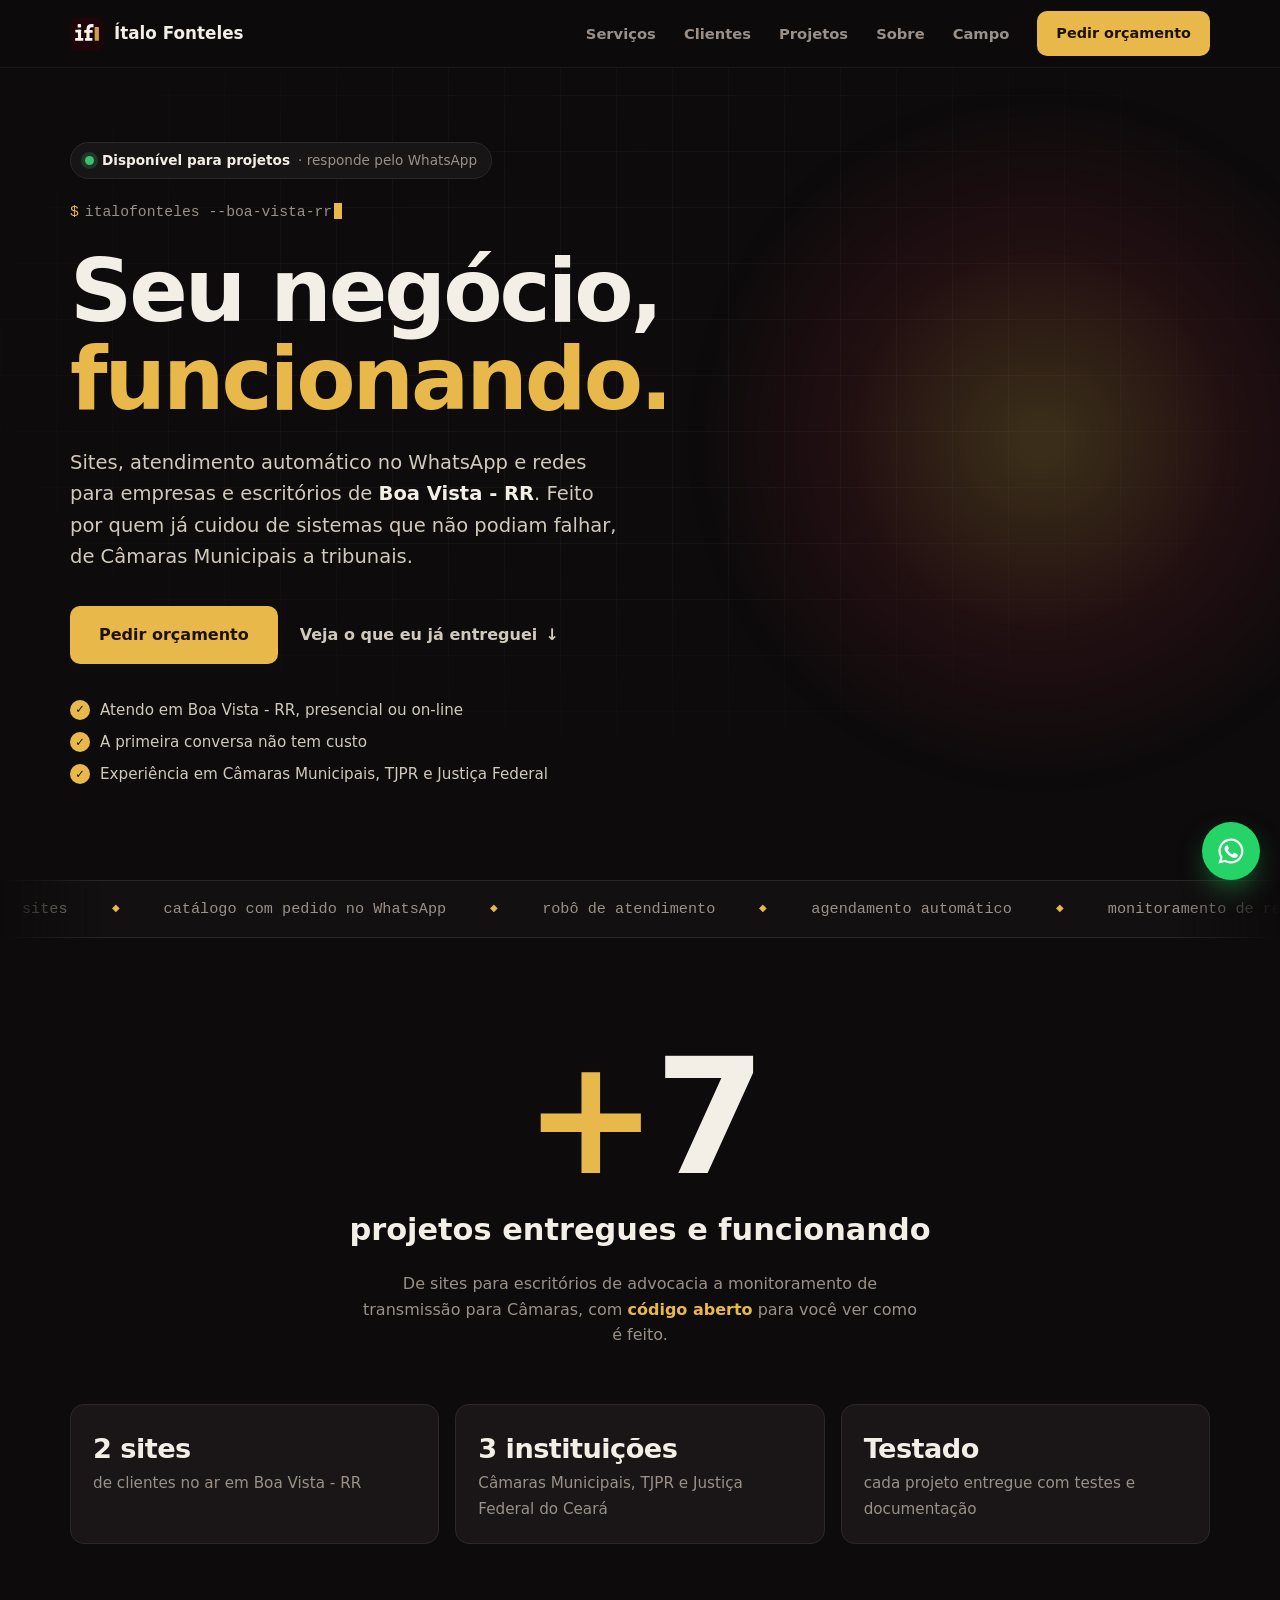
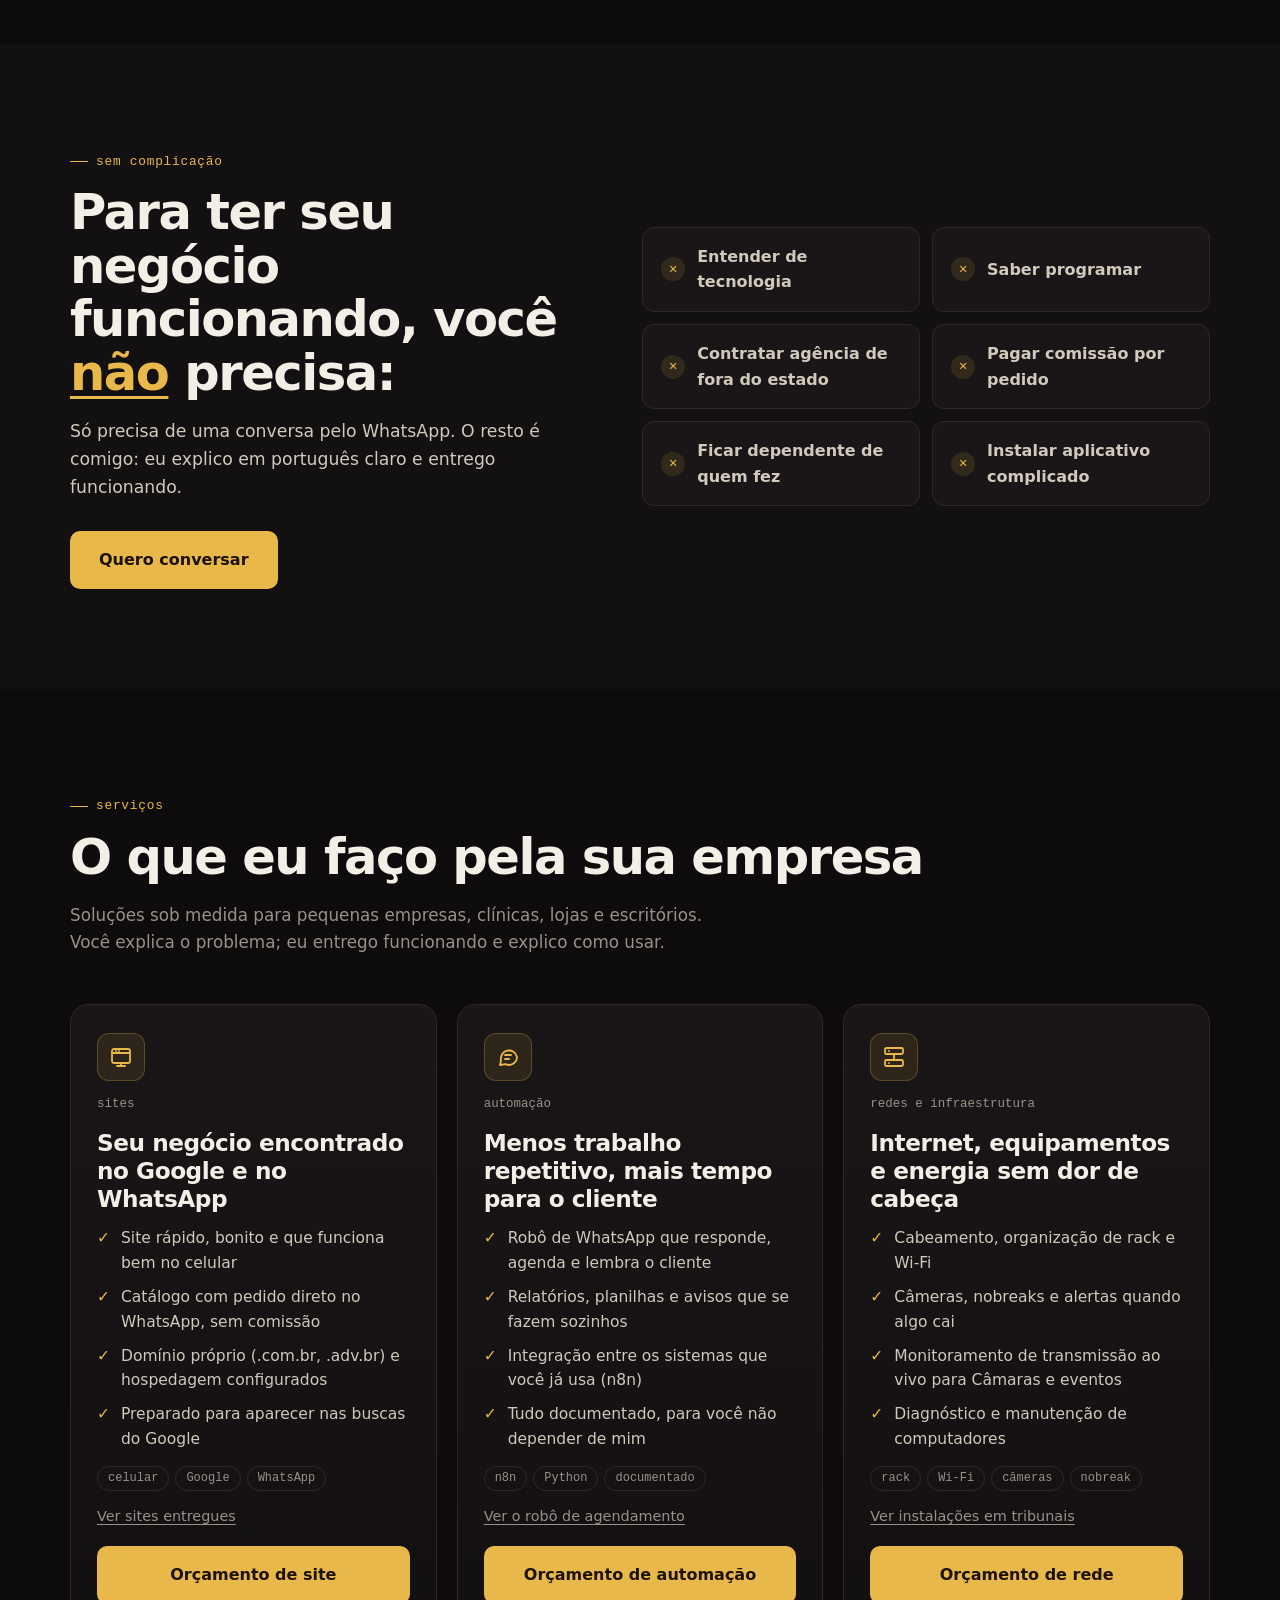
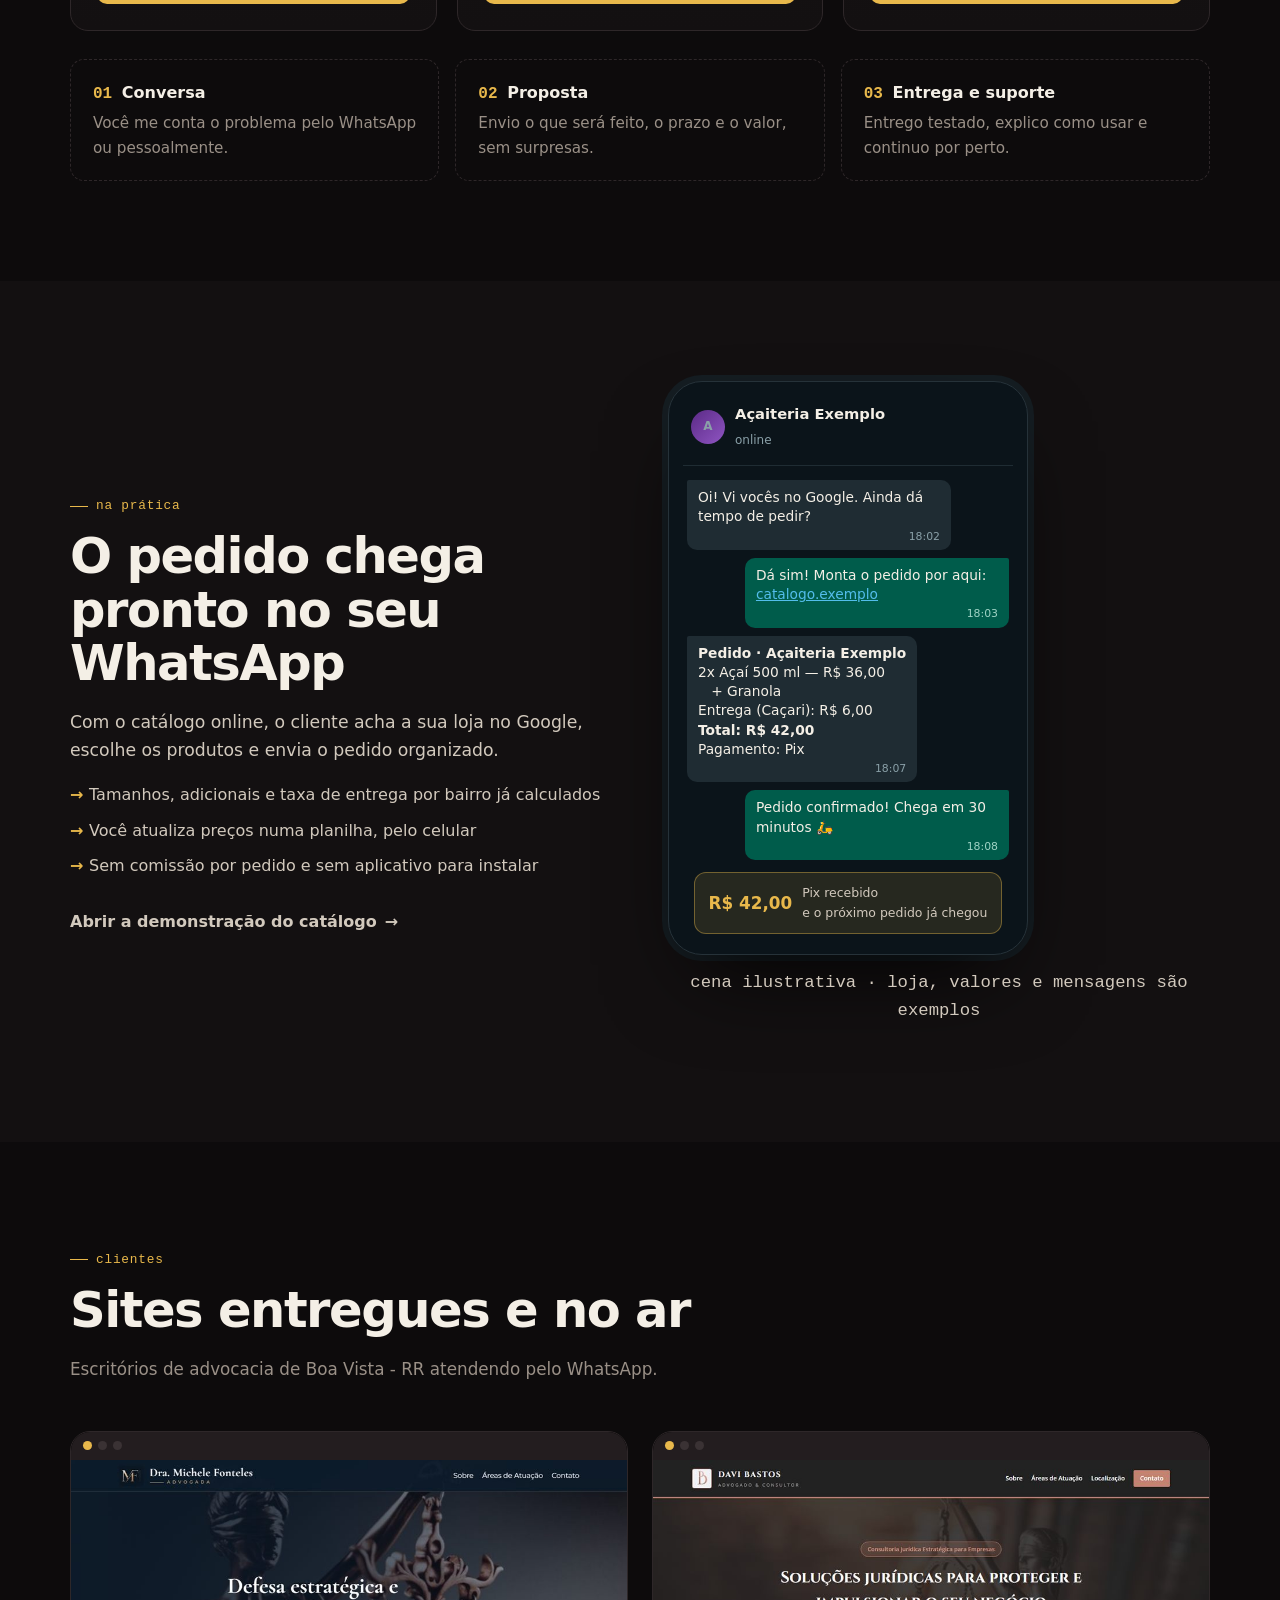
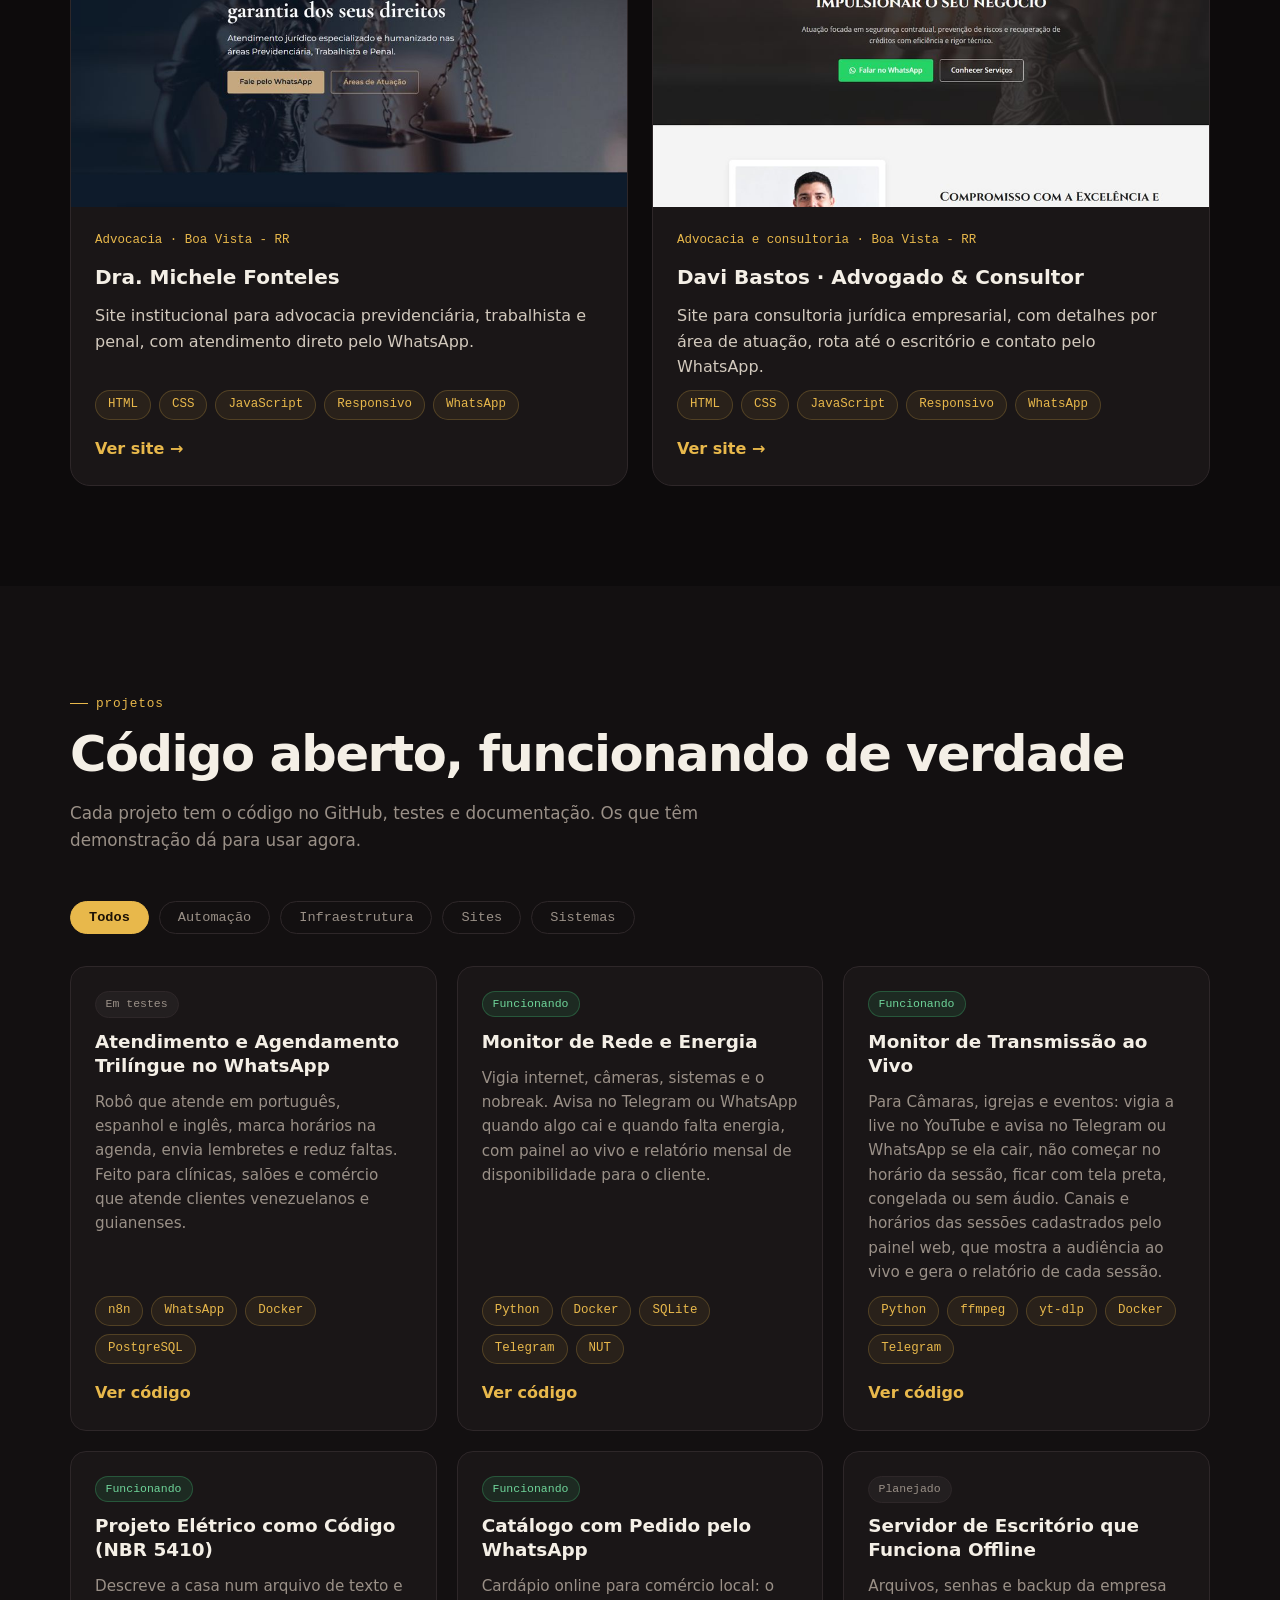
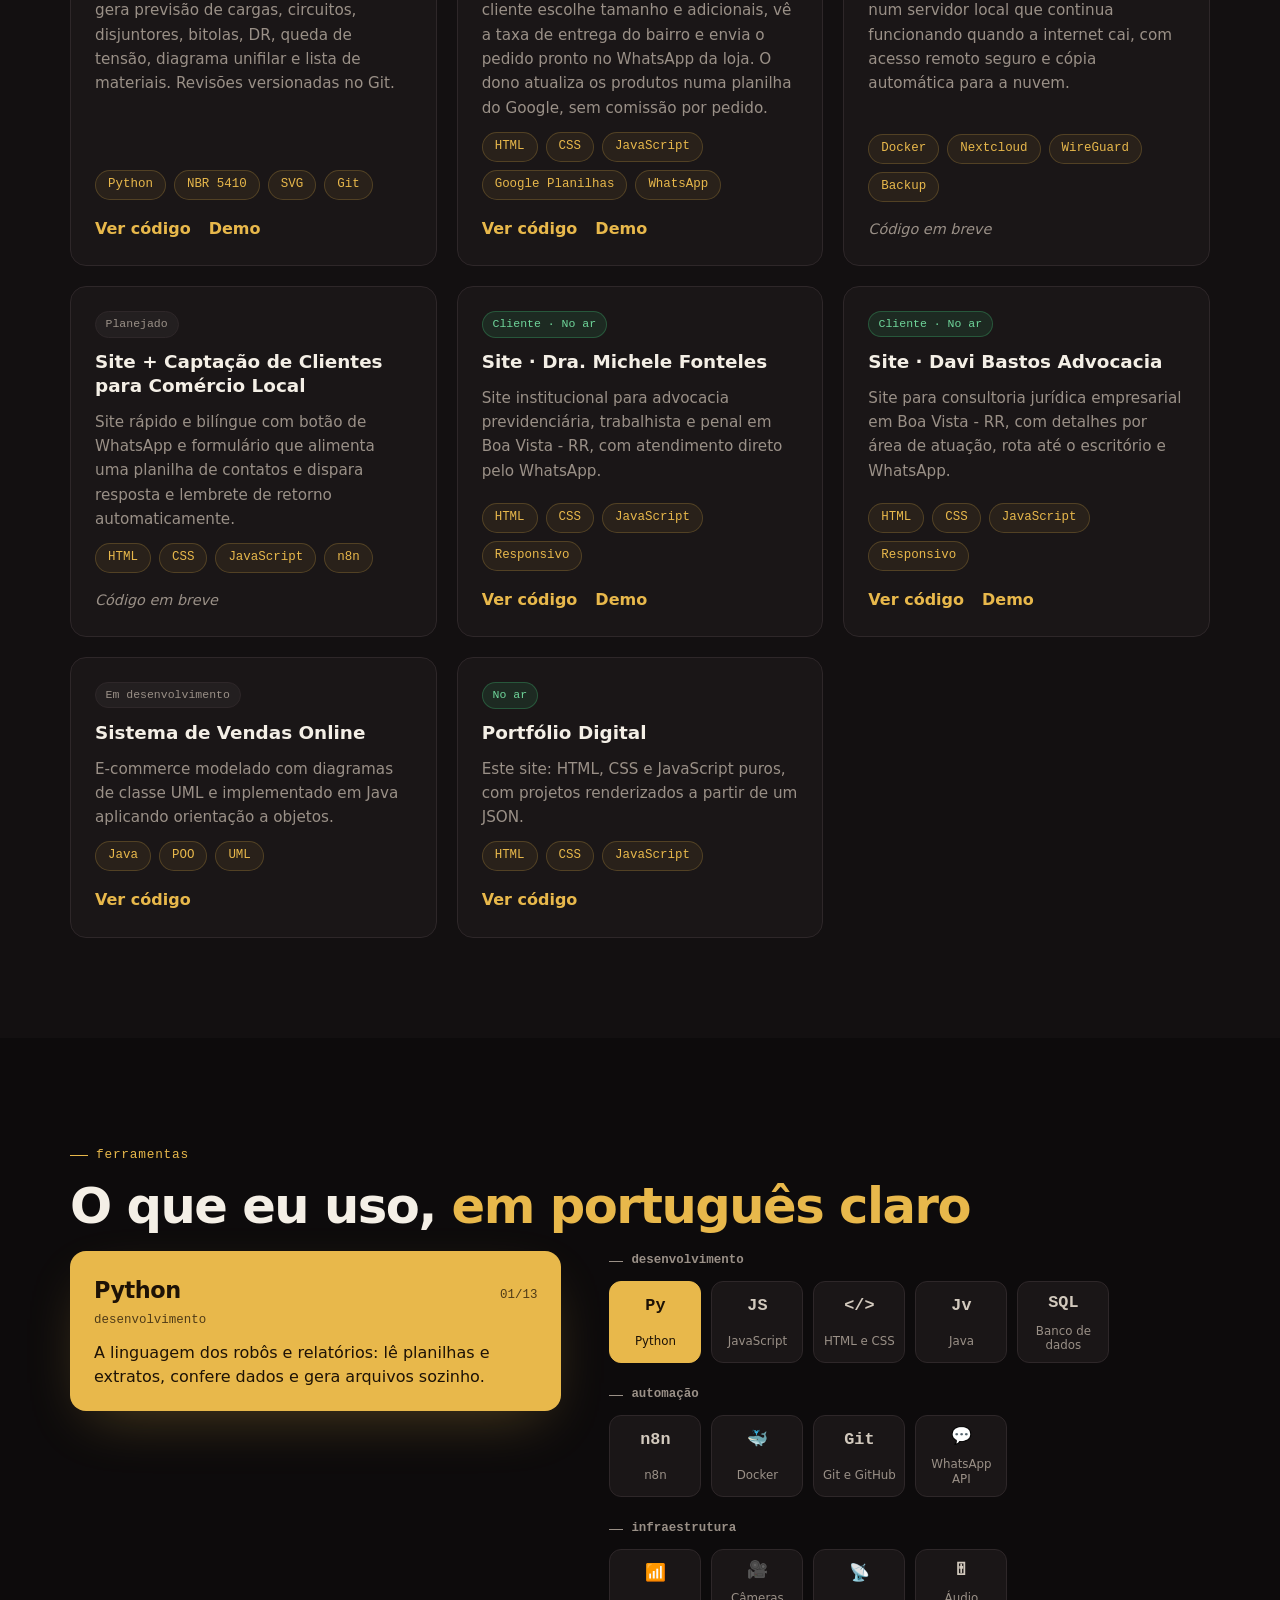
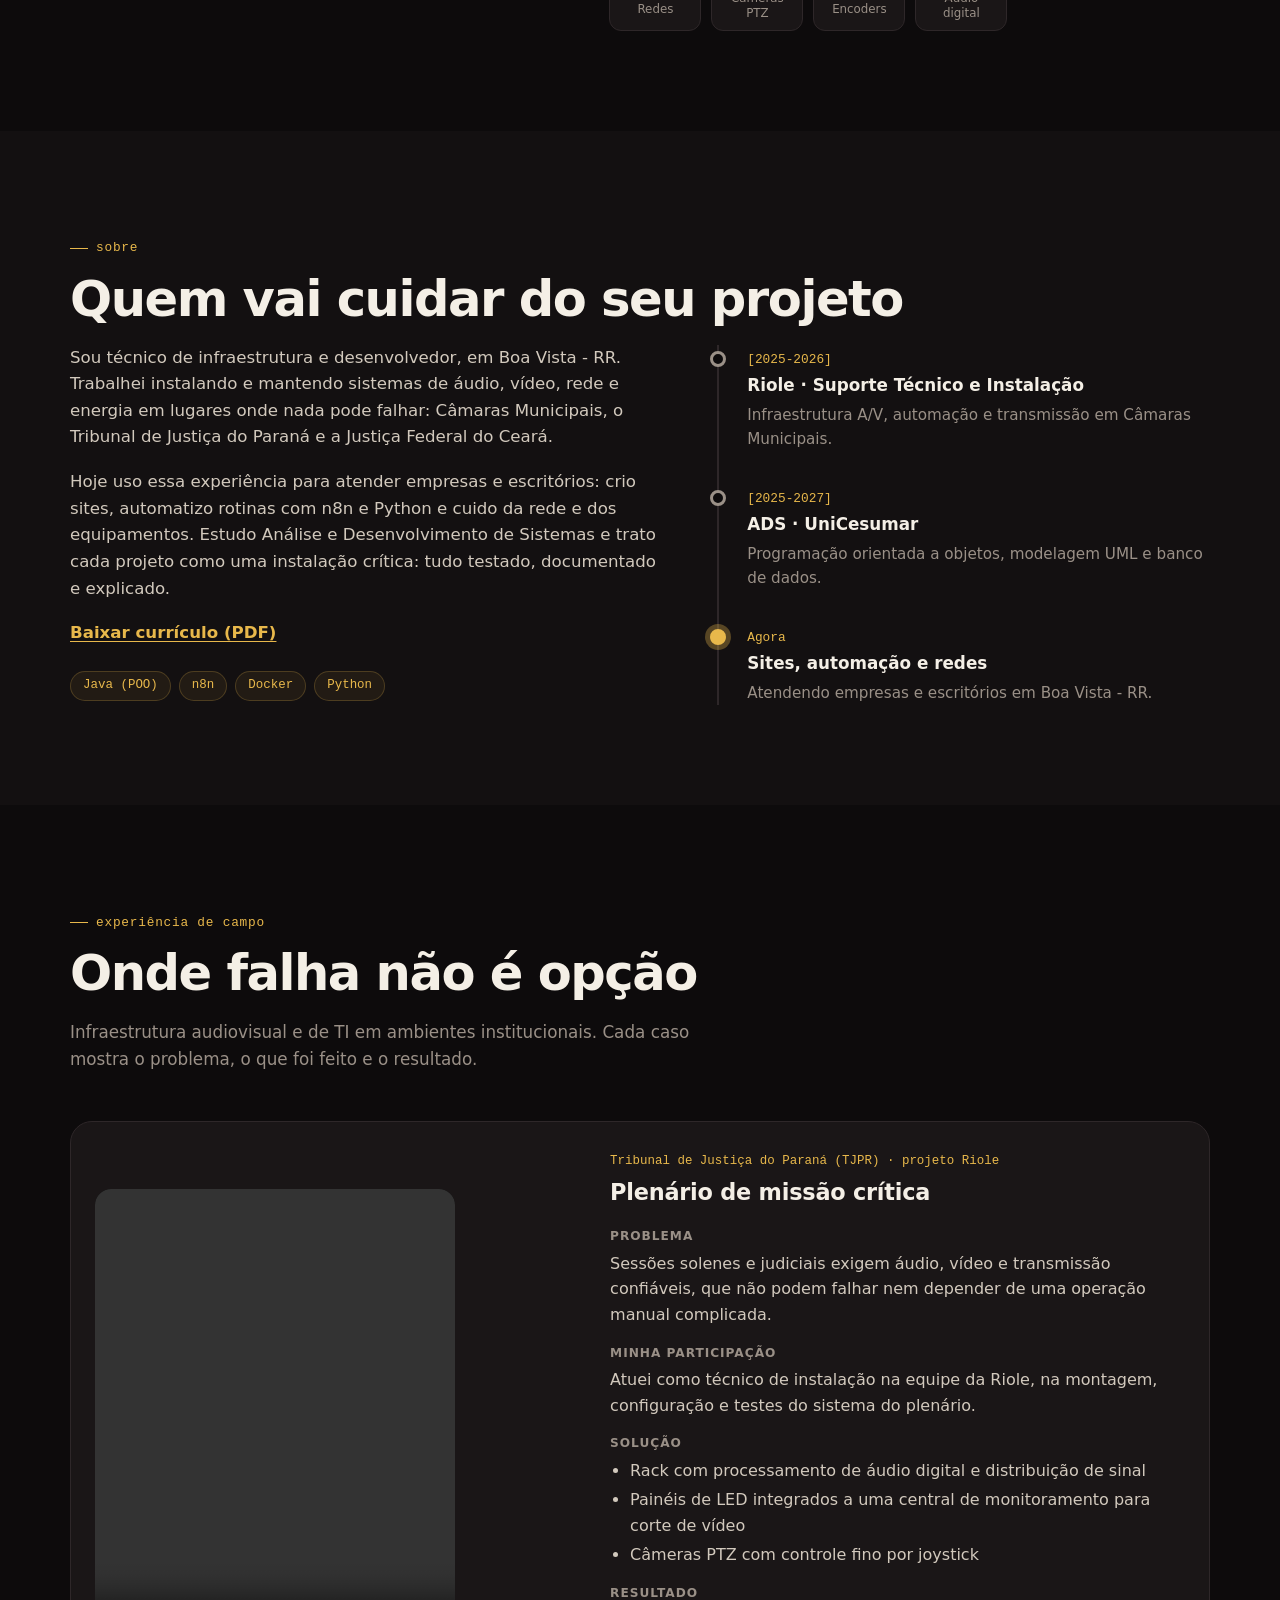
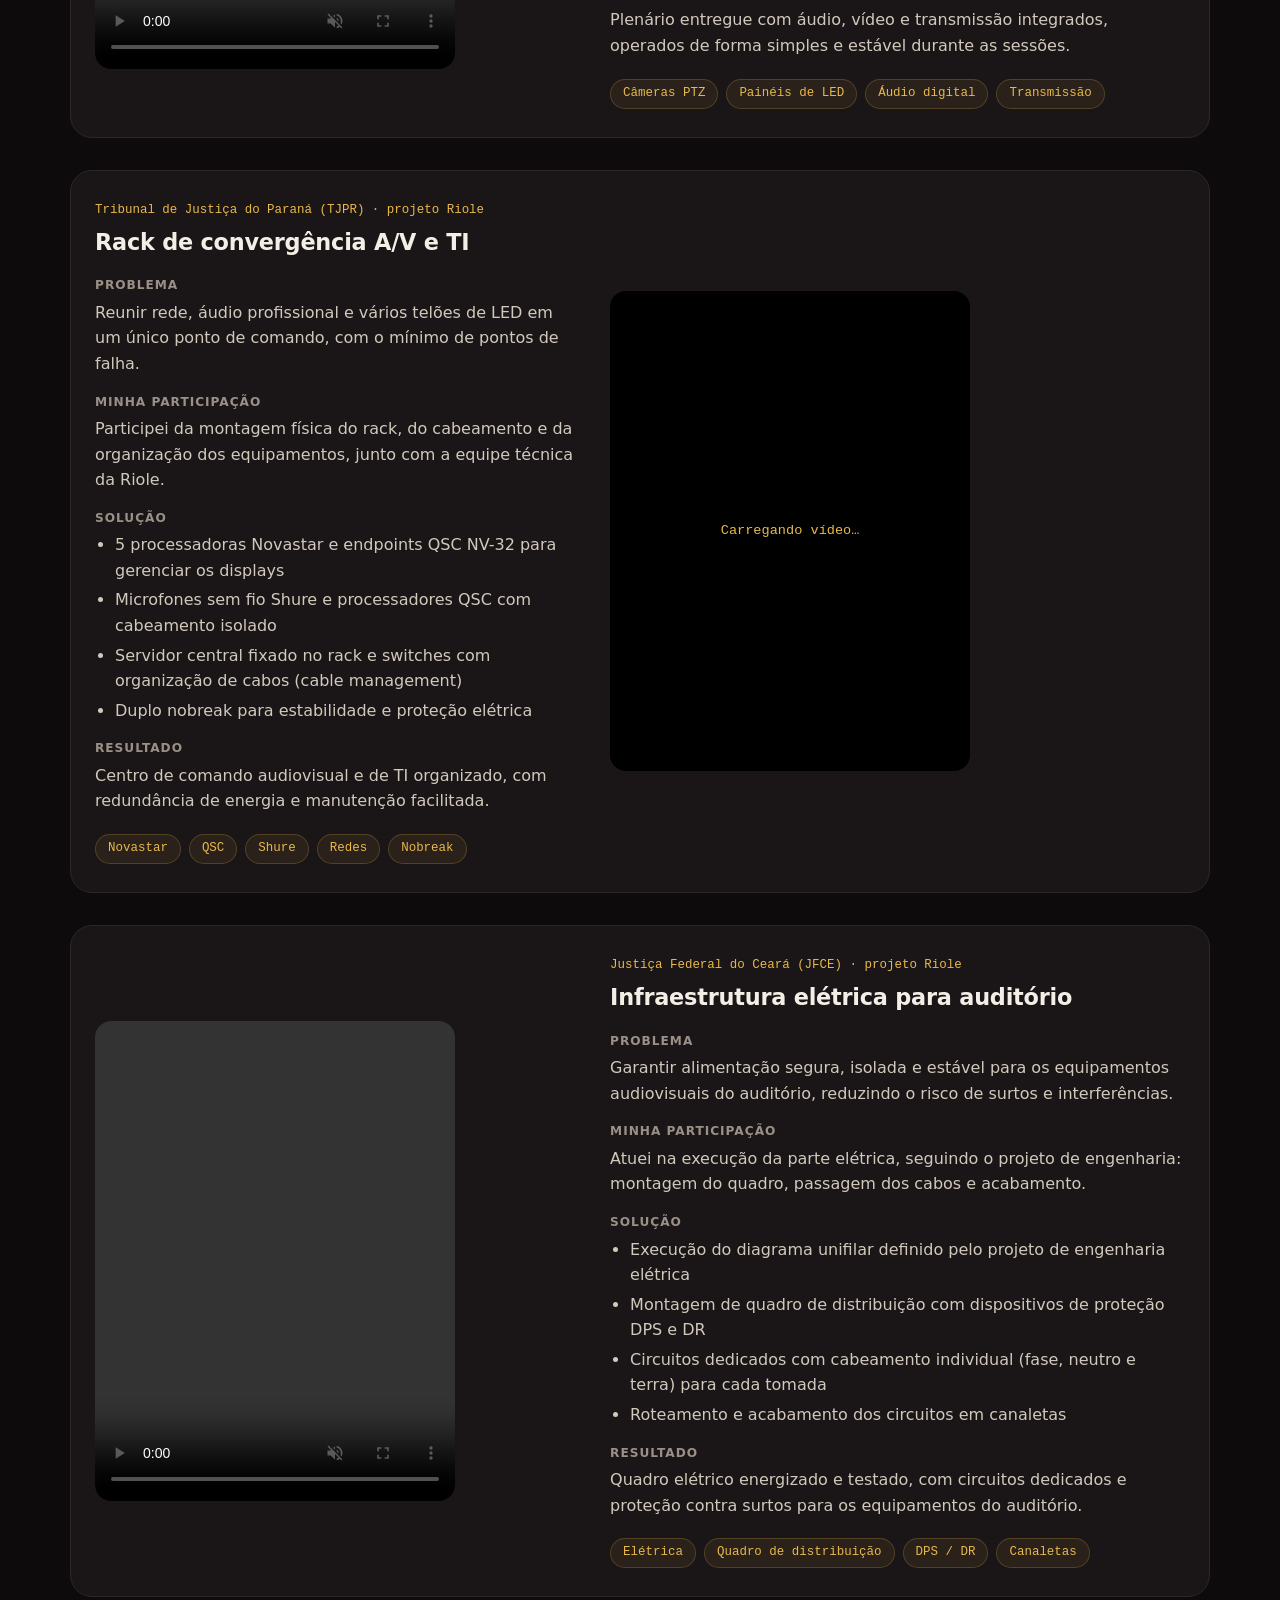
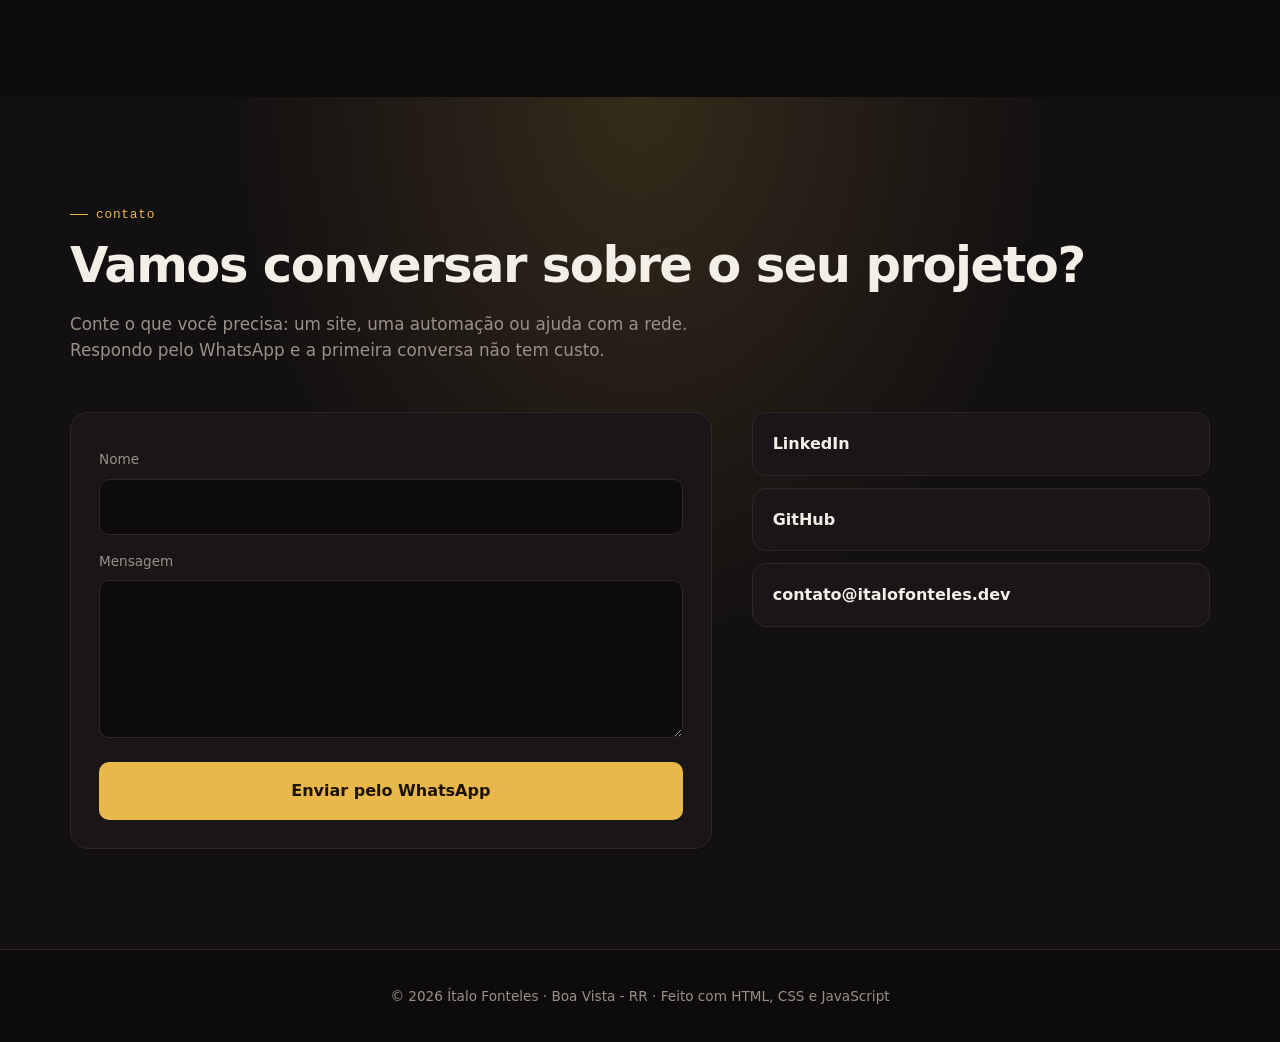
==== commit c51fd20b: "feat: remove a foto do topo; selo de disponivel vai para cima do titulo" ====
--- a/index.html
+++ b/index.html
@@ -13,7 +13,6 @@
     "@type": "Person",
     "name": "Ítalo Fonteles",
     "url": "https://italofonteles.dev/",
-    "image": "https://italofonteles.dev/assets/img/foto-perfil.jpg",
     "jobTitle": "Infraestrutura de TI, Automação e Desenvolvimento Web",
     "email": "mailto:contato@italofonteles.dev",
     "address": { "@type": "PostalAddress", "addressLocality": "Boa Vista", "addressRegion": "RR", "addressCountry": "BR" },
@@ -86,6 +85,7 @@
     <section id="inicio" class="hero">
       <div class="container hero__conteudo">
         <div class="hero__texto">
+          <p class="hero__disponivel"><i aria-hidden="true"></i><b>Disponível para projetos</b><span>· responde pelo WhatsApp</span></p>
           <p class="hero__terminal" aria-hidden="true"><span class="prompt">$</span><span id="digitando">italofonteles --boa-vista-rr</span><span class="cursor"></span></p>
           <h1>Seu negócio,<br><span class="destaque">funcionando.</span></h1>
           <p class="hero__sub">
@@ -104,11 +104,6 @@
             <li>Experiência em Câmaras Municipais, TJPR e Justiça Federal</li>
           </ul>
         </div>
-
-        <figure class="hero__retrato">
-          <img src="assets/img/foto-perfil.jpg" alt="Foto de perfil de Ítalo Fonteles" class="hero__foto" width="380" height="475">
-          <figcaption class="hero__etiqueta"><i aria-hidden="true"></i><div><b>Disponível para projetos</b><span>responde pelo WhatsApp</span></div></figcaption>
-        </figure>
       </div>
     </section>
 
--- a/css/base.css
+++ b/css/base.css
@@ -21,7 +21,6 @@
   --nav-height: 68px;
 
   /* Foto do hero: ajuste aqui o enquadramento (x y). Ex.: center 20%, center top, 30% 15% */
-  --foto-posicao: center 20%;
 }
 
 *, *::before, *::after { box-sizing: border-box; margin: 0; padding: 0; }
--- a/css/components.css
+++ b/css/components.css
@@ -44,7 +44,7 @@
   padding: calc(var(--nav-height) + 40px) 0 60px;
   position: relative; isolation: isolate; overflow: hidden;
 }
-/* grade "tech" que some nas bordas + brilho dourado atrás da foto */
+/* grade "tech" que some nas bordas + brilho dourado à direita */
 .hero::before {
   content: ""; position: absolute; inset: 0; z-index: -2;
   background:
@@ -59,7 +59,8 @@
   background: radial-gradient(circle, rgba(232, 184, 75, .22), rgba(122, 31, 43, .18) 40%, transparent 68%);
   filter: blur(10px);
 }
-.hero__conteudo { display: grid; grid-template-columns: 1.15fr .85fr; gap: 48px; align-items: center; }
+.hero__conteudo { display: grid; }
+.hero__texto { max-width: 820px; }
 
 .hero__terminal { font-family: var(--font-mono); font-size: .92rem; color: var(--text-muted); margin-bottom: 22px; }
 .hero__terminal .prompt { color: var(--accent); margin-right: 6px; }
@@ -82,33 +83,13 @@
   font-size: .72rem; font-weight: 800; color: var(--on-accent); background: var(--accent); flex-shrink: 0;
 }
 
-.hero__retrato { position: relative; justify-self: center; }
-/* raios de luz atrás da foto, girando devagar */
-.hero__retrato::before {
-  content: ""; position: absolute; inset: -18%; z-index: -1; border-radius: 50%;
-  background: conic-gradient(from 0deg, transparent 0 20deg, rgba(232, 184, 75, .18) 30deg, transparent 50deg,
-    transparent 110deg, rgba(232, 184, 75, .12) 125deg, transparent 145deg, transparent 220deg,
-    rgba(232, 184, 75, .16) 235deg, transparent 255deg);
-  -webkit-mask-image: radial-gradient(circle, #000 35%, transparent 70%);
-          mask-image: radial-gradient(circle, #000 35%, transparent 70%);
-  animation: girar 40s linear infinite;
-}
-@keyframes girar { to { transform: rotate(360deg); } }
-.hero__foto {
-  width: min(380px, 80vw); height: auto; aspect-ratio: 4 / 5;
-  object-fit: cover; object-position: var(--foto-posicao);
-  border-radius: 28px; border: 1px solid rgba(232, 184, 75, .35);
-  box-shadow: 0 30px 80px -20px rgba(0, 0, 0, .8), 0 0 0 8px rgba(232, 184, 75, .06);
-}
-.hero__etiqueta {
-  position: absolute; left: -28px; bottom: 34px;
-  display: flex; gap: 10px; align-items: center;
-  background: rgba(26, 22, 23, .92); border: 1px solid var(--border); border-radius: 14px;
-  padding: 10px 14px; font-size: .85rem; box-shadow: 0 16px 40px -12px rgba(0, 0, 0, .7);
-}
-.hero__etiqueta b { display: block; font-size: .95rem; }
-.hero__etiqueta span { color: var(--text-muted); }
-.hero__etiqueta i { width: 10px; height: 10px; border-radius: 50%; background: #3fbf73; box-shadow: 0 0 0 4px rgba(63, 191, 115, .2); flex-shrink: 0; }
+.hero__disponivel {
+  display: inline-flex; flex-wrap: wrap; gap: 6px 8px; align-items: center; margin-bottom: 22px;
+  background: rgba(26, 22, 23, .92); border: 1px solid var(--border); border-radius: 999px;
+  padding: 7px 14px; font-size: .85rem;
+}
+.hero__disponivel span { color: var(--text-muted); }
+.hero__disponivel i { width: 9px; height: 9px; border-radius: 50%; background: #3fbf73; box-shadow: 0 0 0 4px rgba(63, 191, 115, .2); flex-shrink: 0; }
 
 /* ===== FAIXA ROLANDO ===== */
 .faixa {
@@ -430,10 +411,8 @@
 
 /* ===== RESPONSIVO ===== */
 @media (max-width: 960px) {
-  .hero__conteudo, .sem-complicacao, .na-pratica, .ferramentas, .sobre, .contato { grid-template-columns: 1fr; }
-  .hero__retrato { order: -1; }
-  .hero__foto { width: min(260px, 70vw); }
-  .hero__etiqueta { left: 50%; transform: translateX(-50%); bottom: -18px; white-space: nowrap; }
+  .sem-complicacao, .na-pratica, .ferramentas, .sobre, .contato { grid-template-columns: 1fr; }
+  .hero__disponivel span { display: none; }
   .hero::after { right: 50%; transform: translate(50%, -60%); width: 520px; height: 520px; }
   .ferramenta-atual { position: static; }
 }
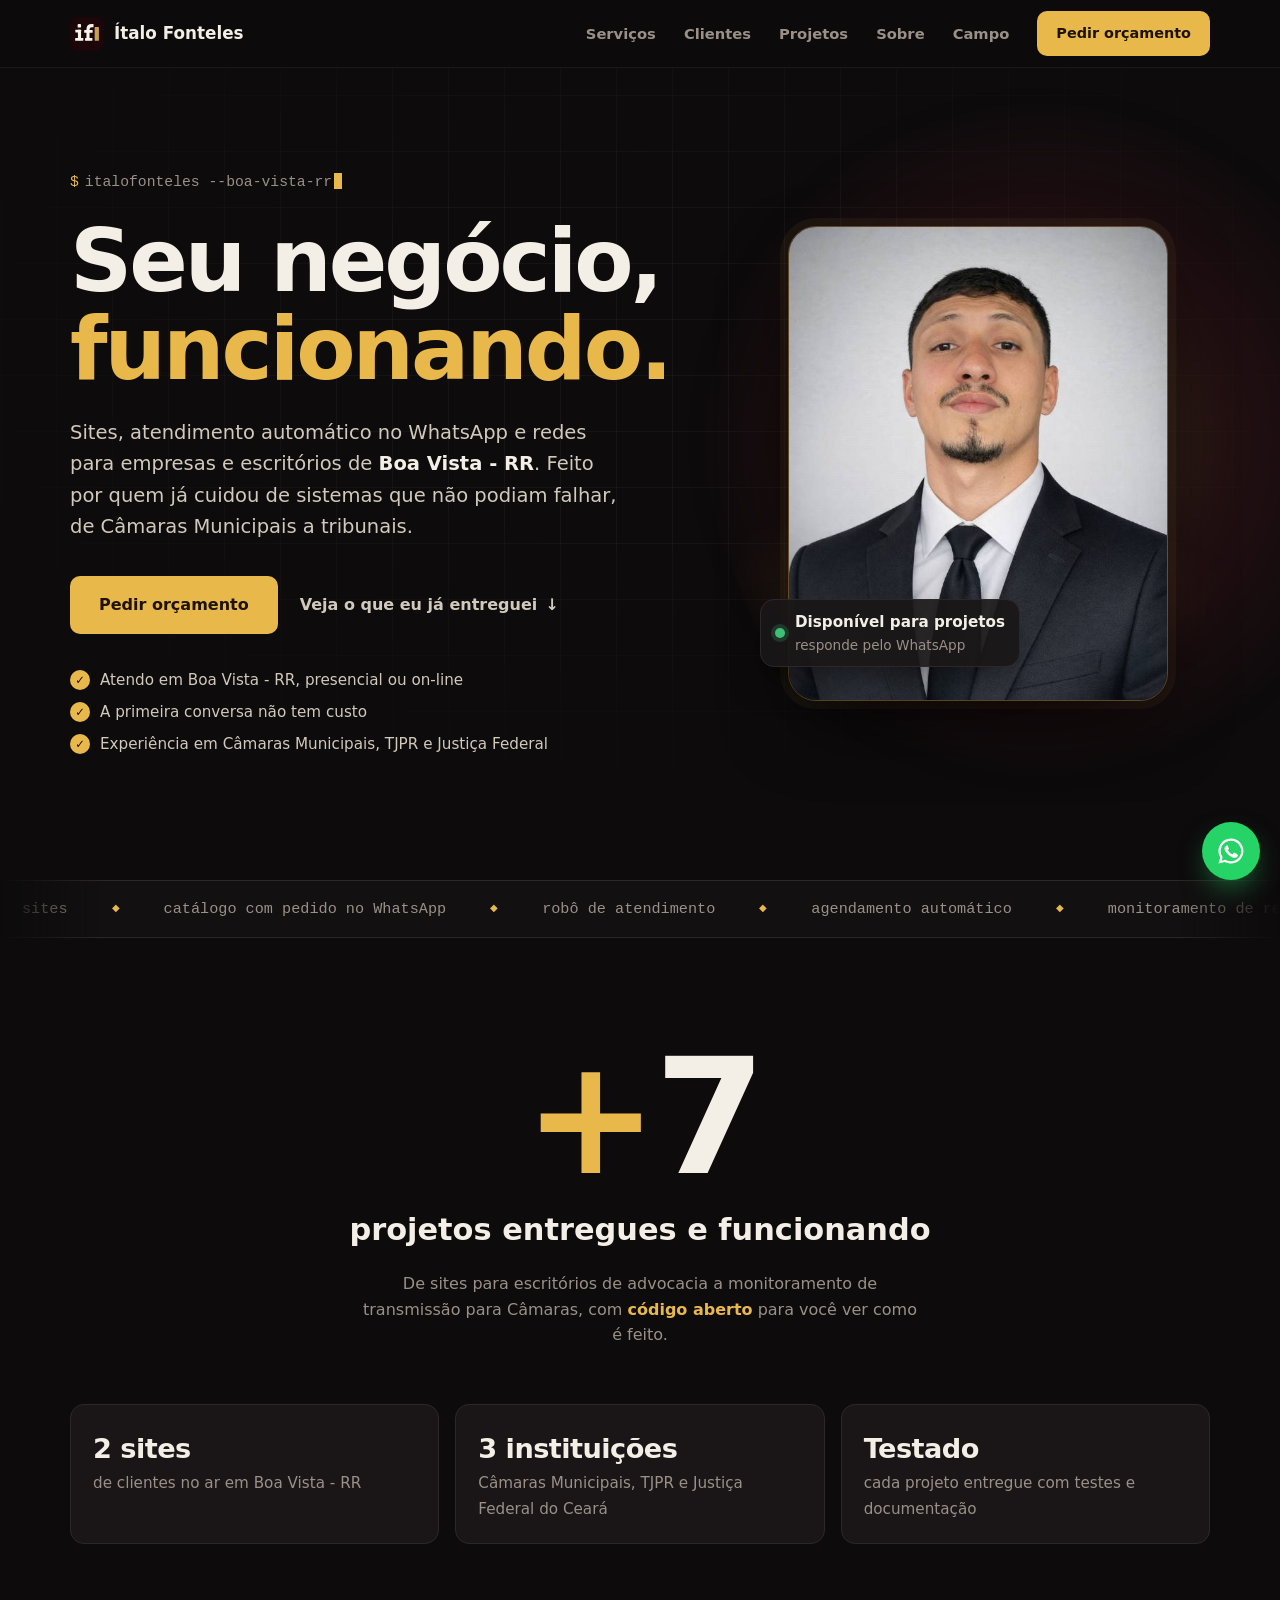
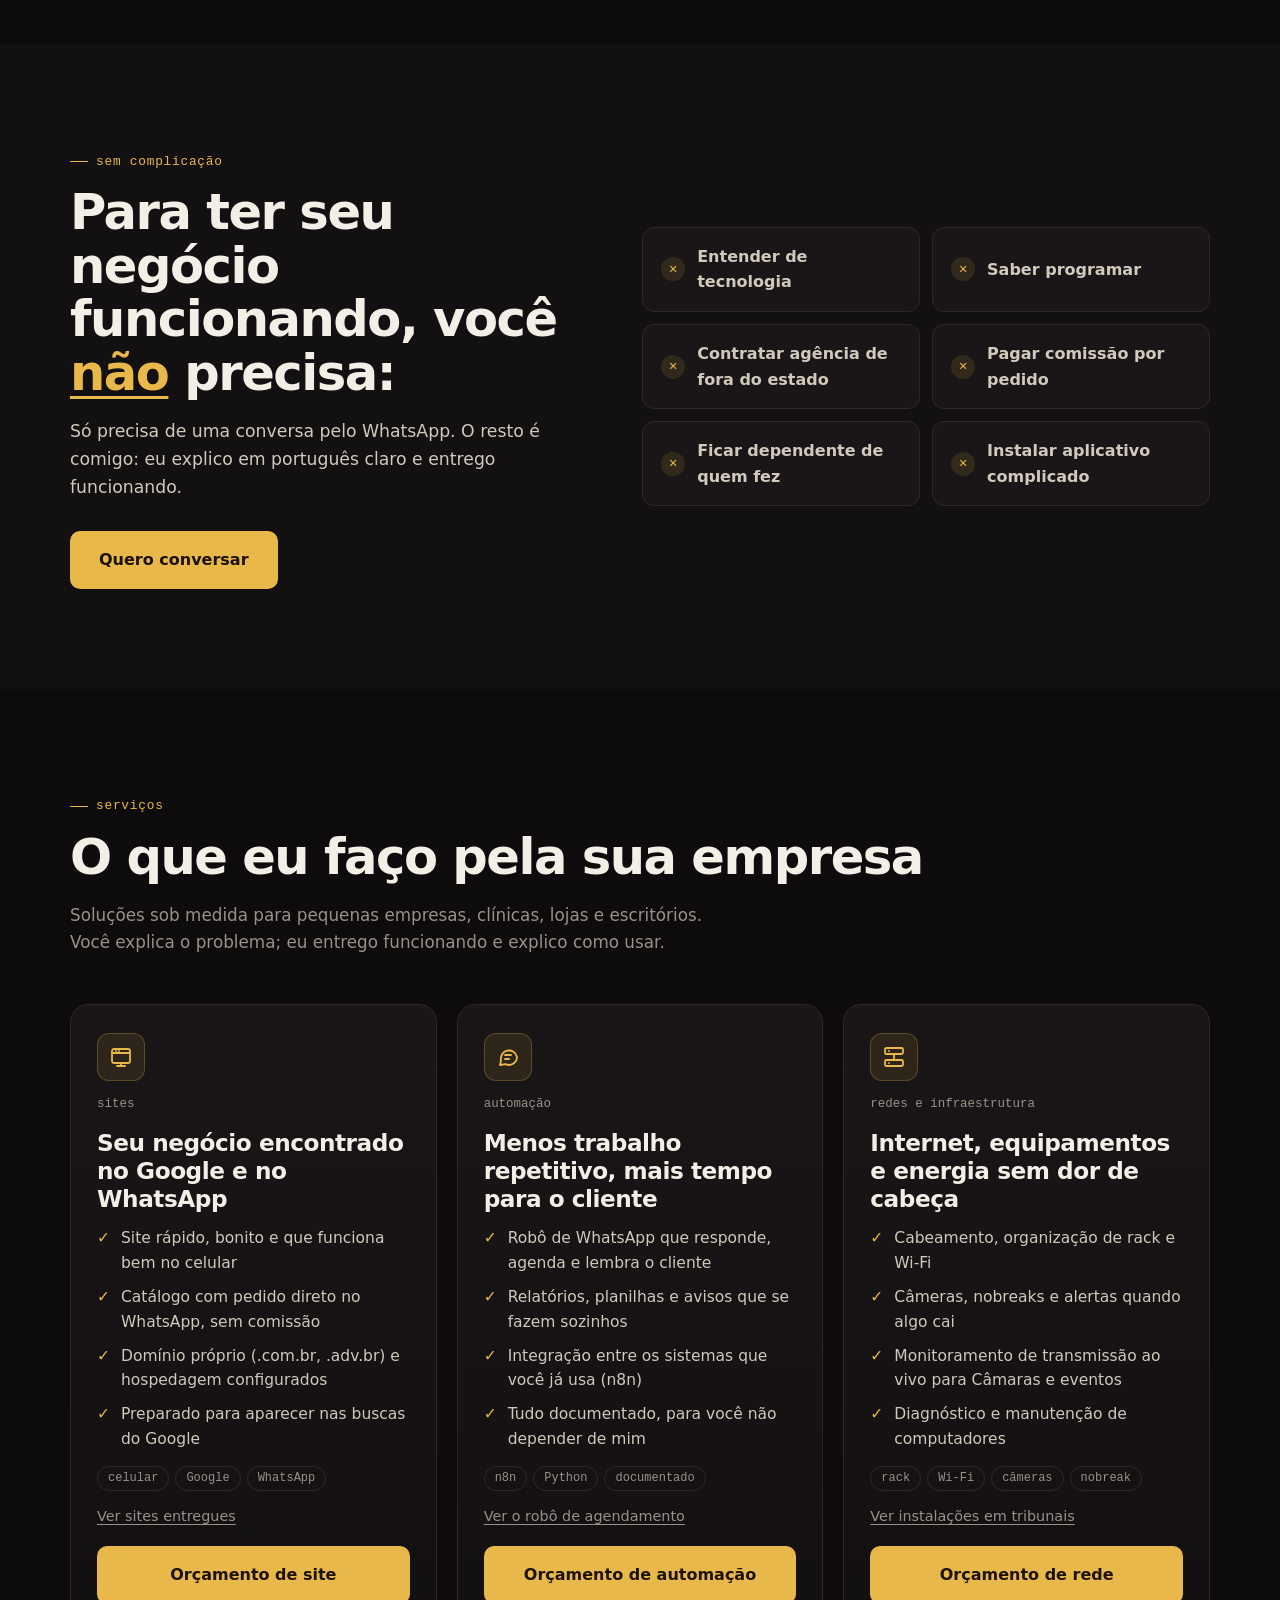
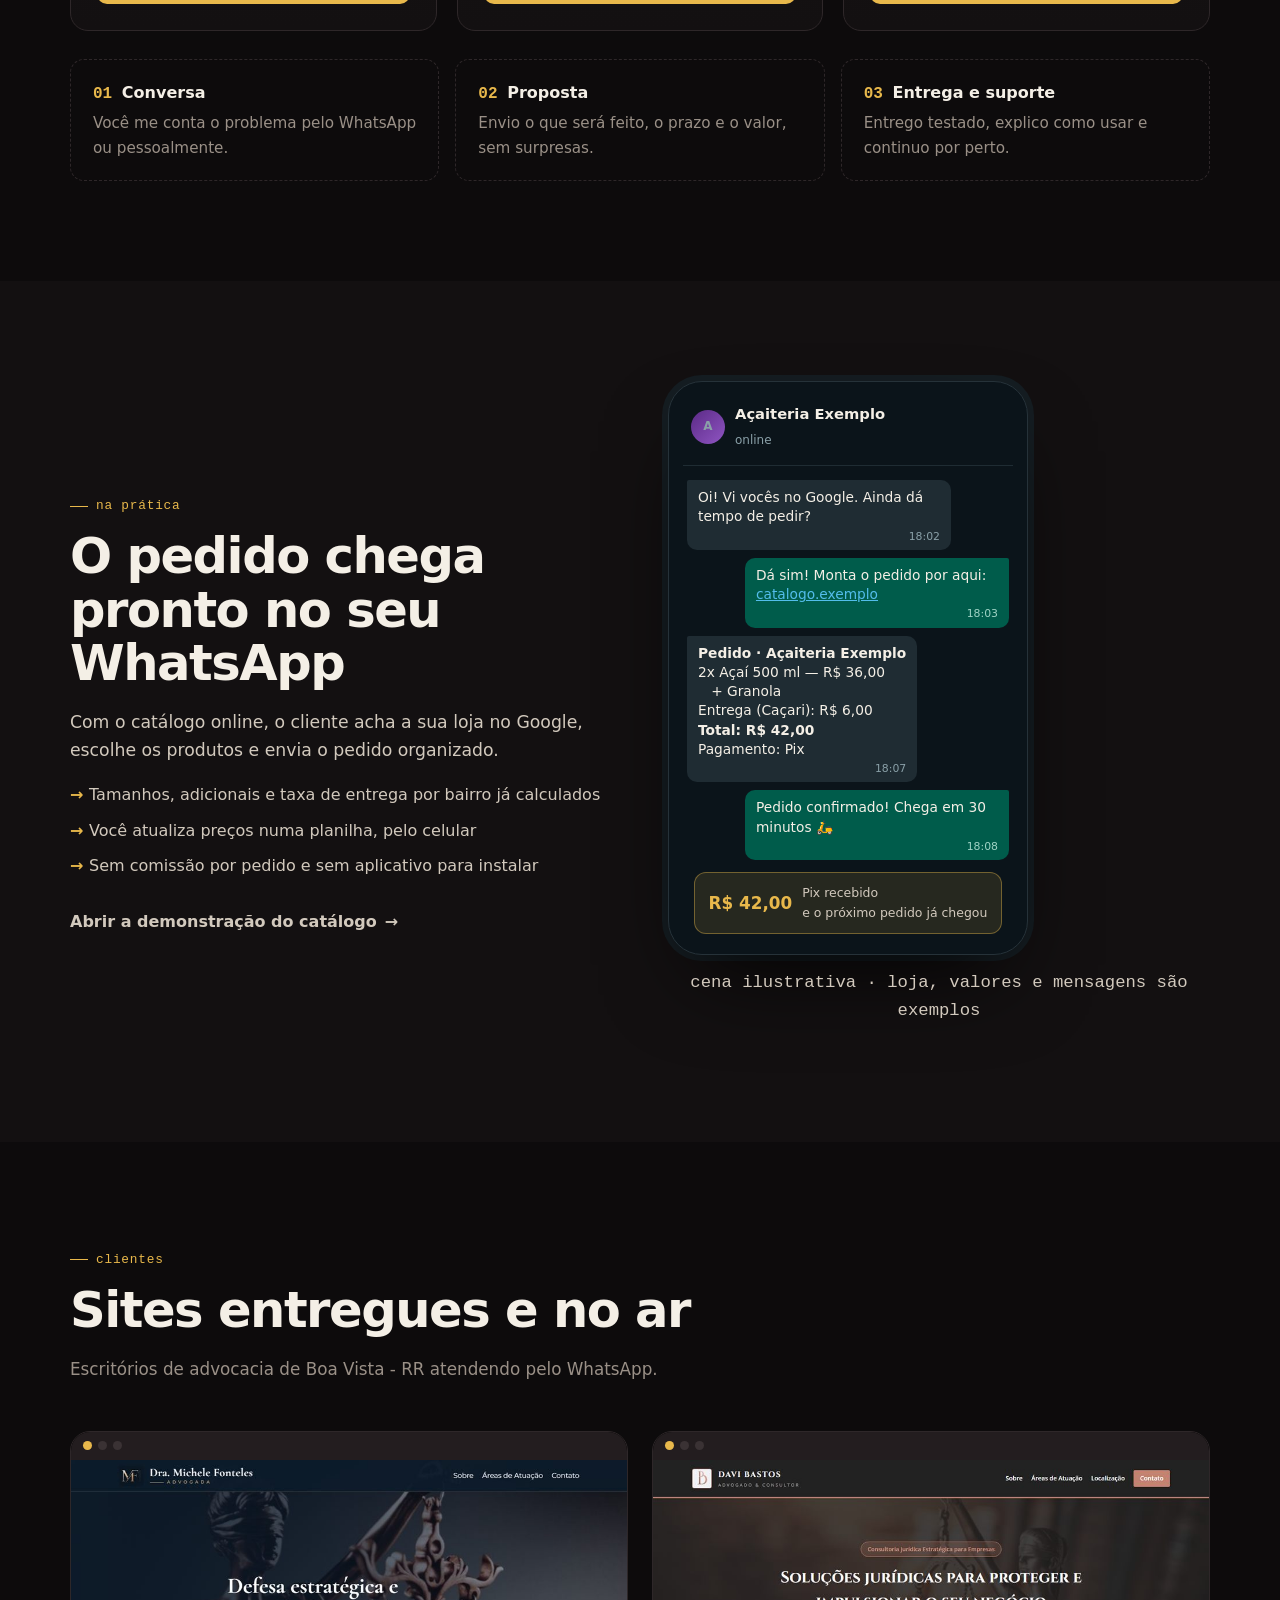
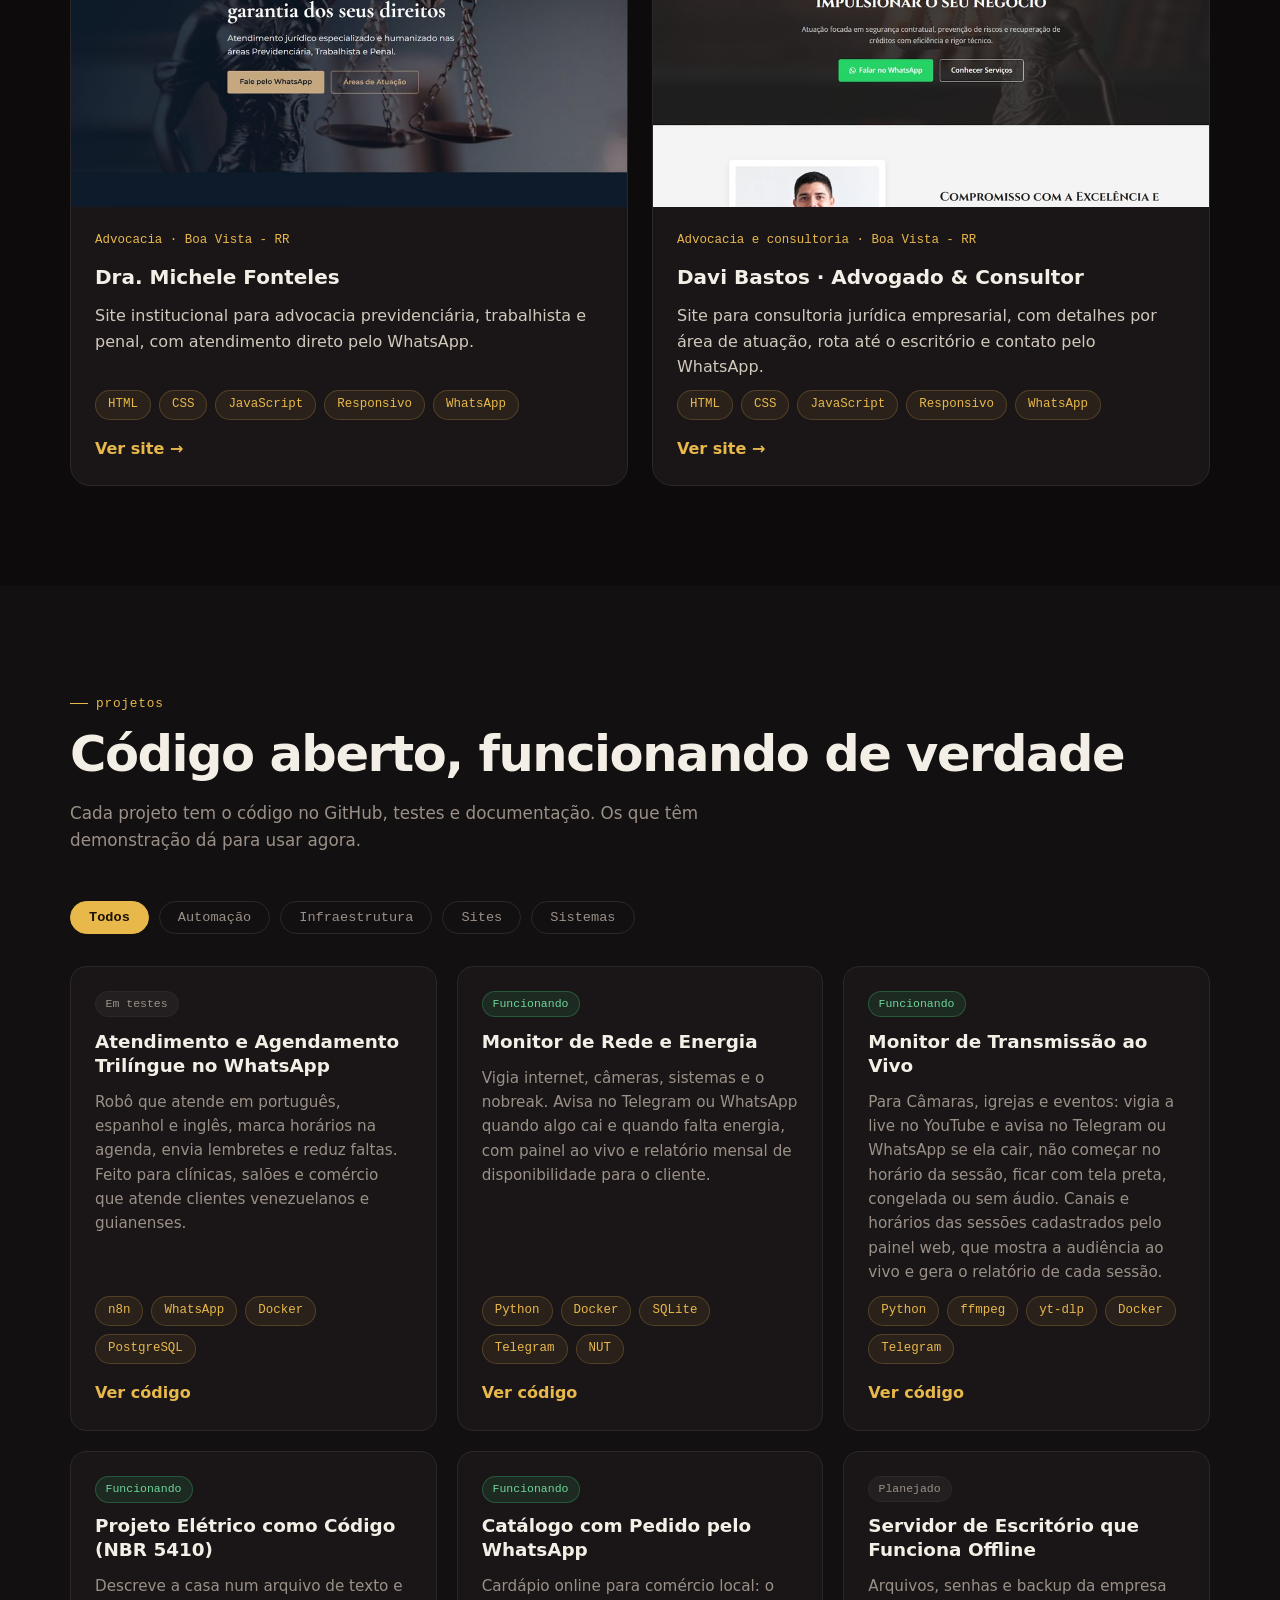
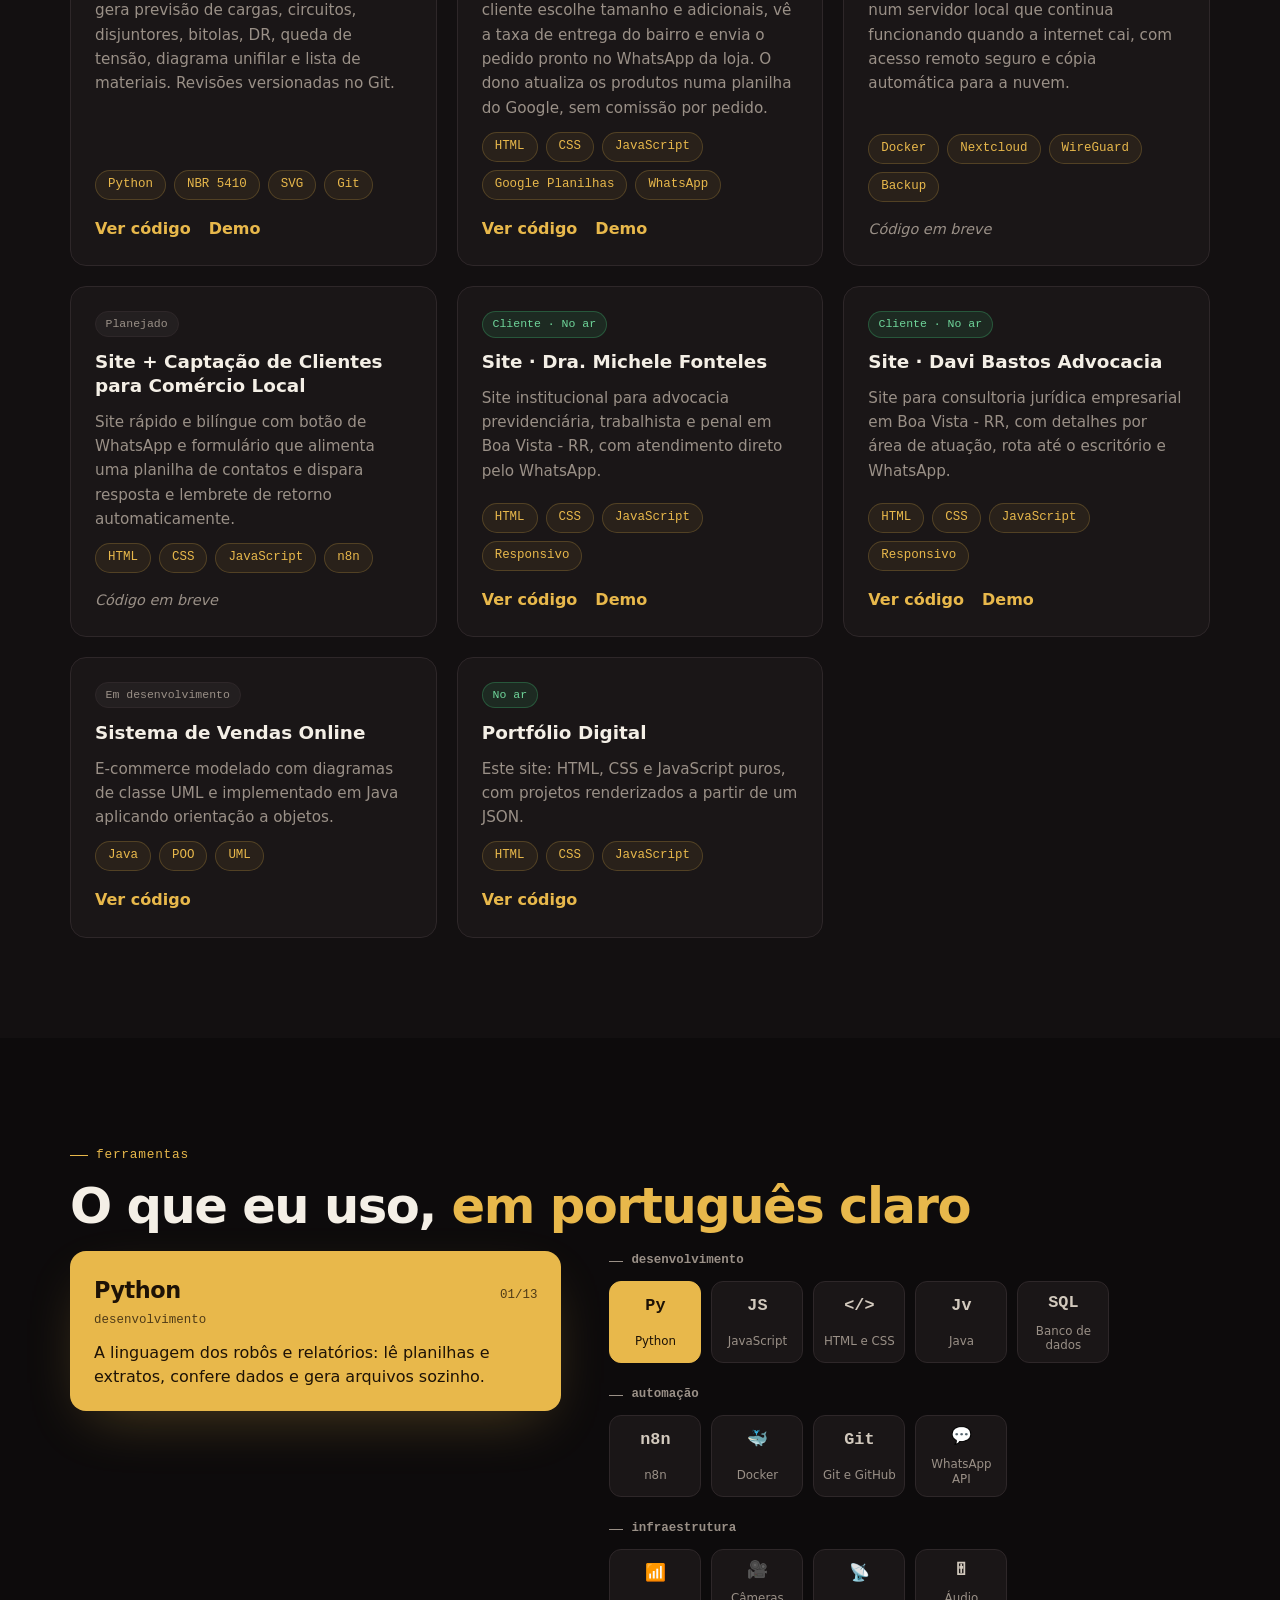
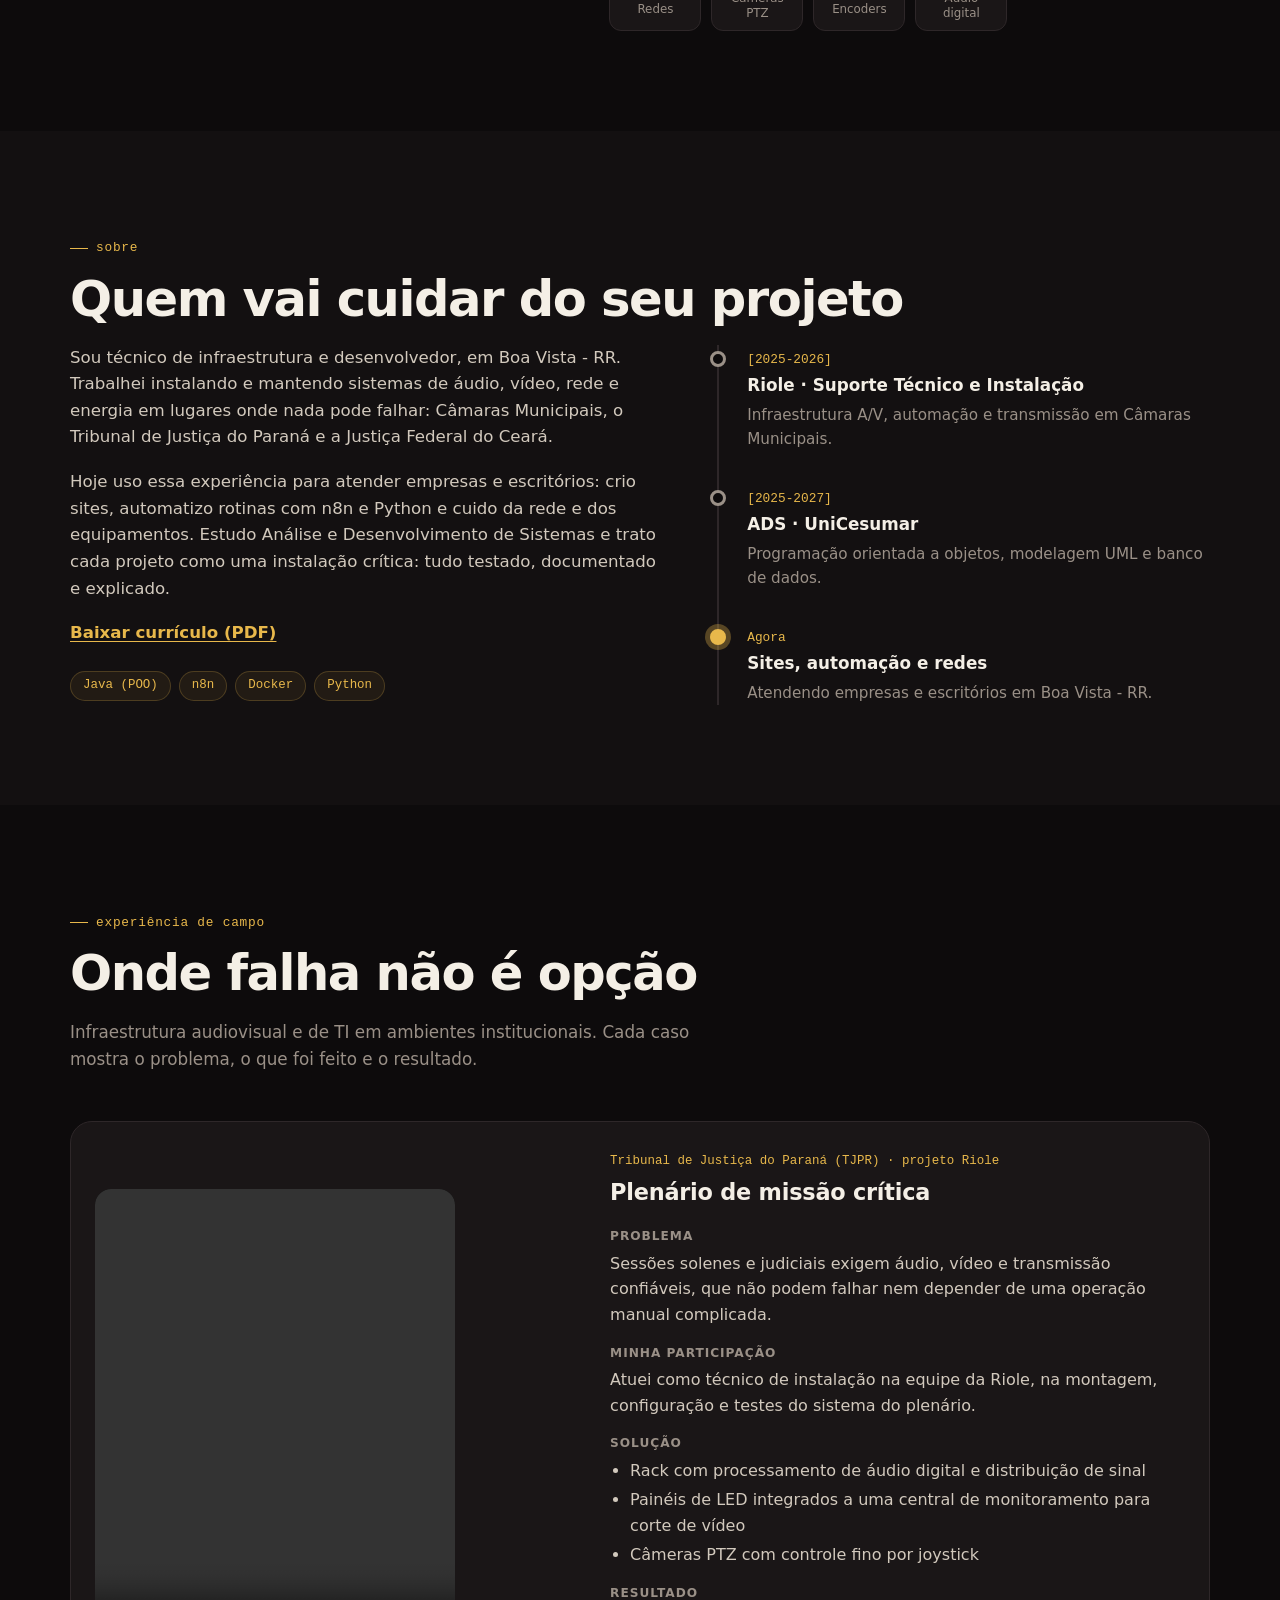
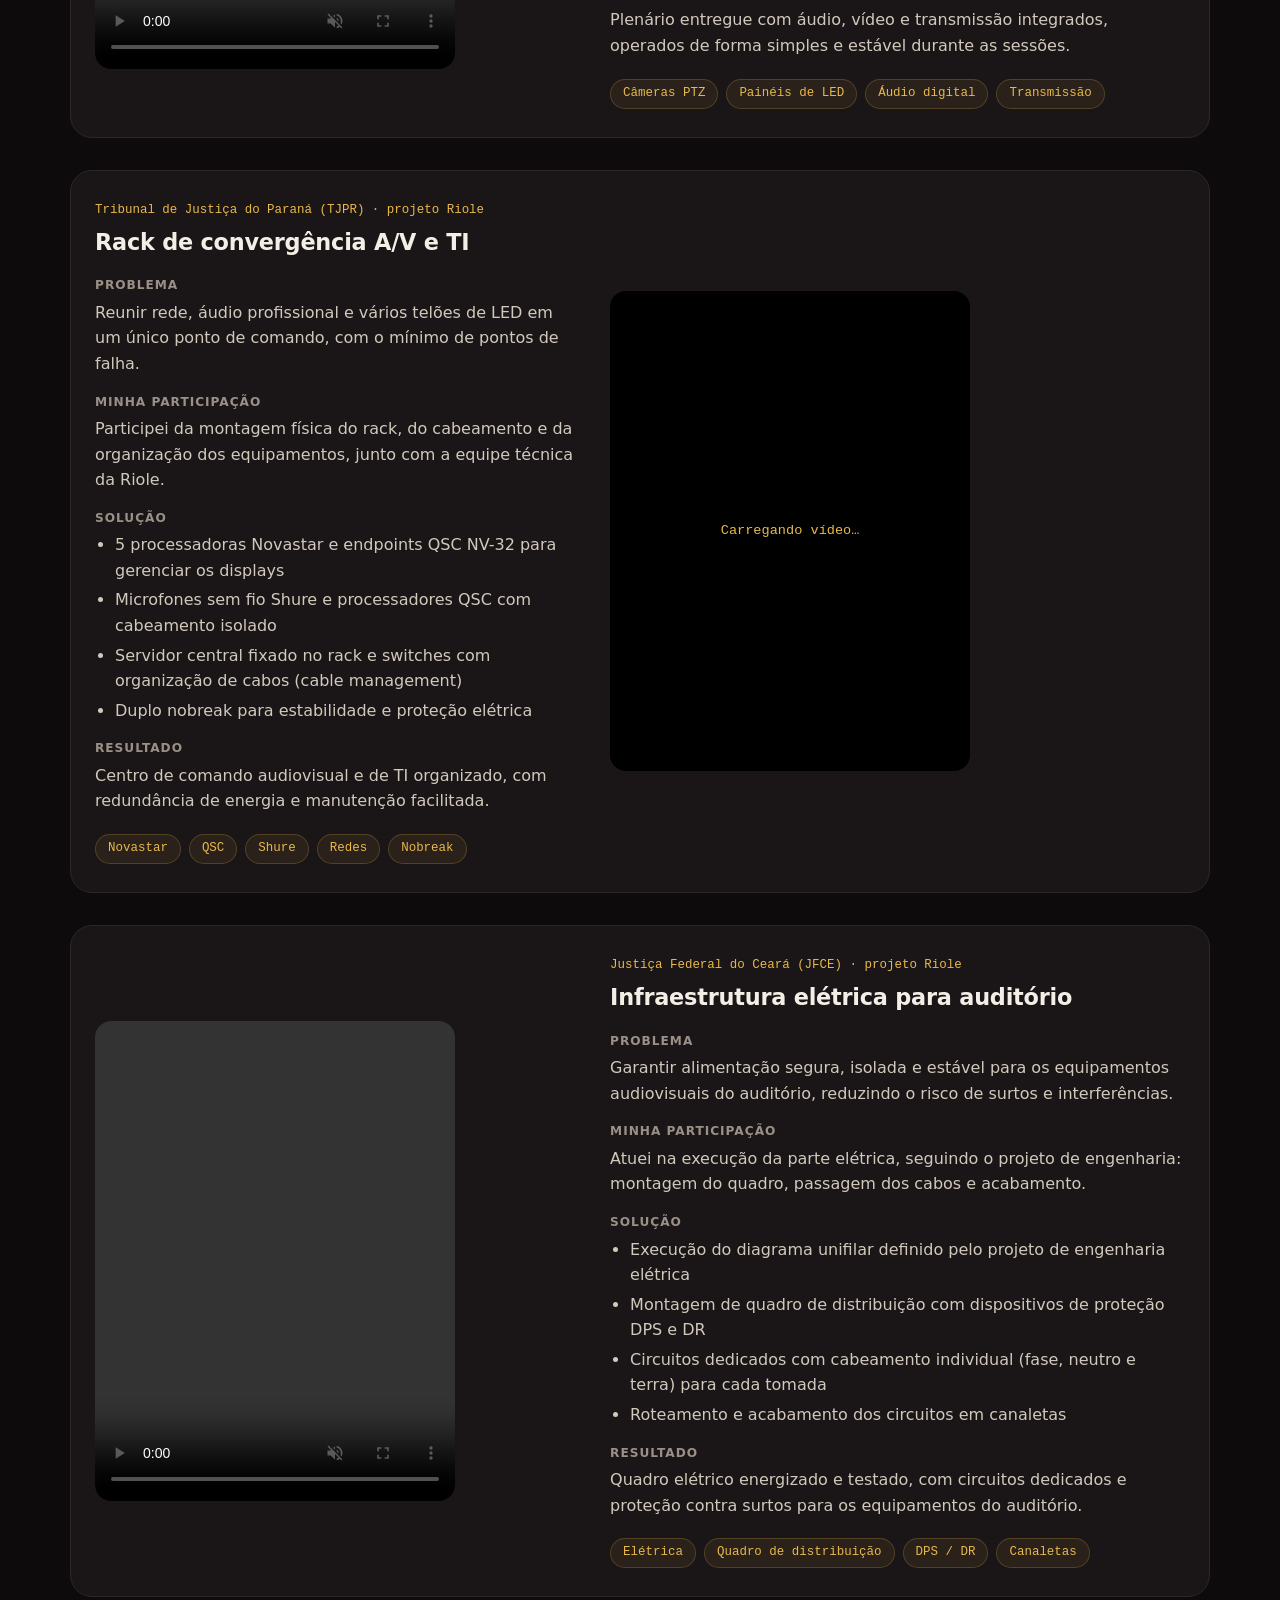
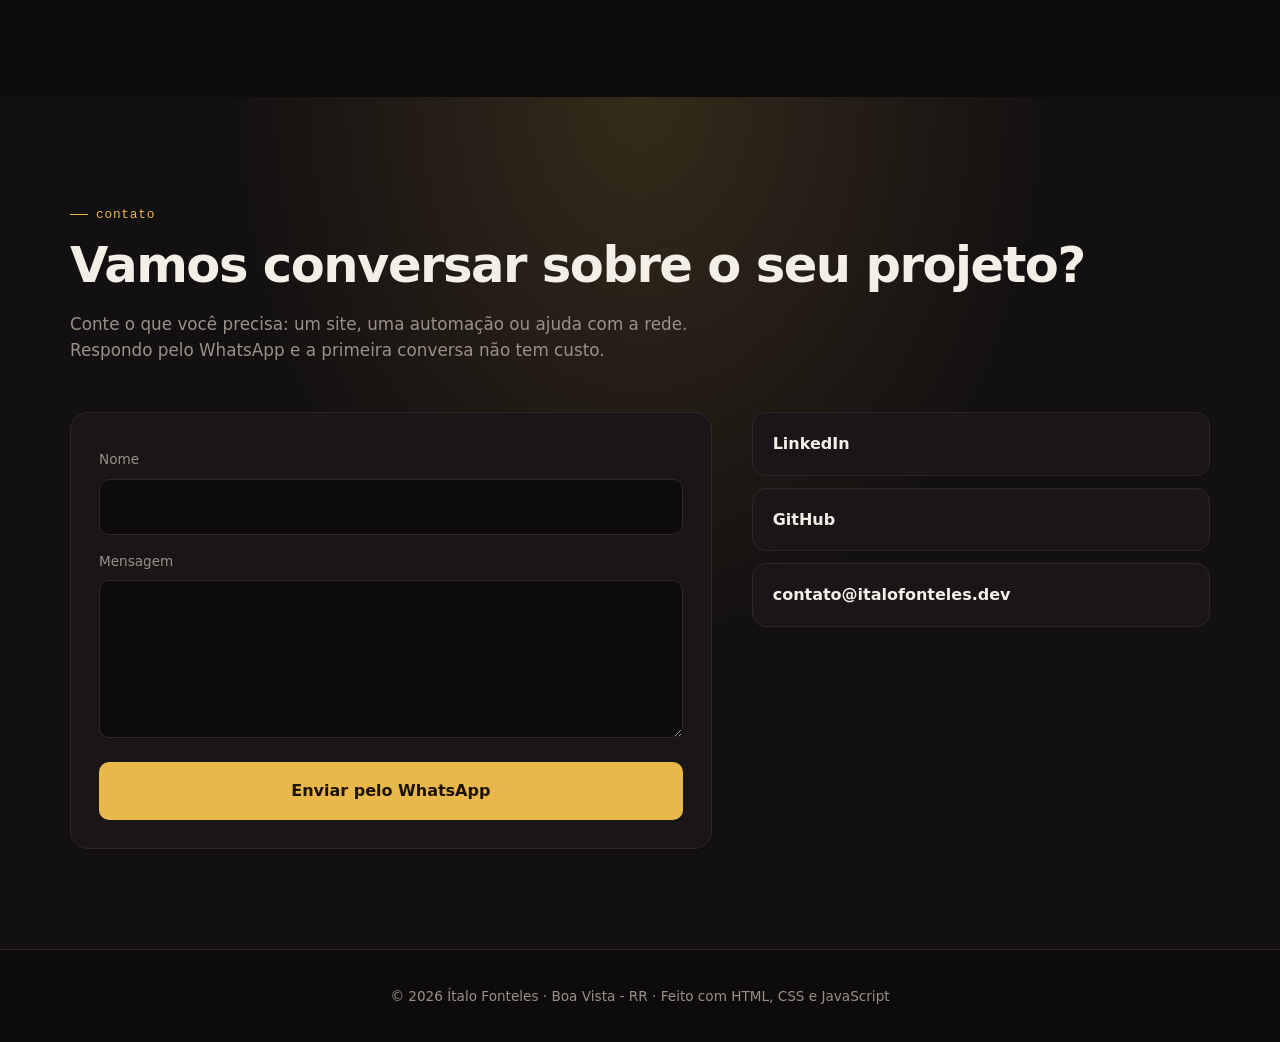
==== commit f1d62a6b: "Revert "feat: remove a foto do topo; selo de disponivel vai para cima do titulo" This reverts commit" ====
--- a/index.html
+++ b/index.html
@@ -13,6 +13,7 @@
     "@type": "Person",
     "name": "Ítalo Fonteles",
     "url": "https://italofonteles.dev/",
+    "image": "https://italofonteles.dev/assets/img/foto-perfil.jpg",
     "jobTitle": "Infraestrutura de TI, Automação e Desenvolvimento Web",
     "email": "mailto:contato@italofonteles.dev",
     "address": { "@type": "PostalAddress", "addressLocality": "Boa Vista", "addressRegion": "RR", "addressCountry": "BR" },
@@ -85,7 +86,6 @@
     <section id="inicio" class="hero">
       <div class="container hero__conteudo">
         <div class="hero__texto">
-          <p class="hero__disponivel"><i aria-hidden="true"></i><b>Disponível para projetos</b><span>· responde pelo WhatsApp</span></p>
           <p class="hero__terminal" aria-hidden="true"><span class="prompt">$</span><span id="digitando">italofonteles --boa-vista-rr</span><span class="cursor"></span></p>
           <h1>Seu negócio,<br><span class="destaque">funcionando.</span></h1>
           <p class="hero__sub">
@@ -104,6 +104,11 @@
             <li>Experiência em Câmaras Municipais, TJPR e Justiça Federal</li>
           </ul>
         </div>
+
+        <figure class="hero__retrato">
+          <img src="assets/img/foto-perfil.jpg" alt="Foto de perfil de Ítalo Fonteles" class="hero__foto" width="380" height="475">
+          <figcaption class="hero__etiqueta"><i aria-hidden="true"></i><div><b>Disponível para projetos</b><span>responde pelo WhatsApp</span></div></figcaption>
+        </figure>
       </div>
     </section>
 
--- a/css/base.css
+++ b/css/base.css
@@ -21,6 +21,7 @@
   --nav-height: 68px;
 
   /* Foto do hero: ajuste aqui o enquadramento (x y). Ex.: center 20%, center top, 30% 15% */
+  --foto-posicao: center 20%;
 }
 
 *, *::before, *::after { box-sizing: border-box; margin: 0; padding: 0; }
--- a/css/components.css
+++ b/css/components.css
@@ -44,7 +44,7 @@
   padding: calc(var(--nav-height) + 40px) 0 60px;
   position: relative; isolation: isolate; overflow: hidden;
 }
-/* grade "tech" que some nas bordas + brilho dourado à direita */
+/* grade "tech" que some nas bordas + brilho dourado atrás da foto */
 .hero::before {
   content: ""; position: absolute; inset: 0; z-index: -2;
   background:
@@ -59,8 +59,7 @@
   background: radial-gradient(circle, rgba(232, 184, 75, .22), rgba(122, 31, 43, .18) 40%, transparent 68%);
   filter: blur(10px);
 }
-.hero__conteudo { display: grid; }
-.hero__texto { max-width: 820px; }
+.hero__conteudo { display: grid; grid-template-columns: 1.15fr .85fr; gap: 48px; align-items: center; }
 
 .hero__terminal { font-family: var(--font-mono); font-size: .92rem; color: var(--text-muted); margin-bottom: 22px; }
 .hero__terminal .prompt { color: var(--accent); margin-right: 6px; }
@@ -83,13 +82,33 @@
   font-size: .72rem; font-weight: 800; color: var(--on-accent); background: var(--accent); flex-shrink: 0;
 }
 
-.hero__disponivel {
-  display: inline-flex; flex-wrap: wrap; gap: 6px 8px; align-items: center; margin-bottom: 22px;
-  background: rgba(26, 22, 23, .92); border: 1px solid var(--border); border-radius: 999px;
-  padding: 7px 14px; font-size: .85rem;
-}
-.hero__disponivel span { color: var(--text-muted); }
-.hero__disponivel i { width: 9px; height: 9px; border-radius: 50%; background: #3fbf73; box-shadow: 0 0 0 4px rgba(63, 191, 115, .2); flex-shrink: 0; }
+.hero__retrato { position: relative; justify-self: center; }
+/* raios de luz atrás da foto, girando devagar */
+.hero__retrato::before {
+  content: ""; position: absolute; inset: -18%; z-index: -1; border-radius: 50%;
+  background: conic-gradient(from 0deg, transparent 0 20deg, rgba(232, 184, 75, .18) 30deg, transparent 50deg,
+    transparent 110deg, rgba(232, 184, 75, .12) 125deg, transparent 145deg, transparent 220deg,
+    rgba(232, 184, 75, .16) 235deg, transparent 255deg);
+  -webkit-mask-image: radial-gradient(circle, #000 35%, transparent 70%);
+          mask-image: radial-gradient(circle, #000 35%, transparent 70%);
+  animation: girar 40s linear infinite;
+}
+@keyframes girar { to { transform: rotate(360deg); } }
+.hero__foto {
+  width: min(380px, 80vw); height: auto; aspect-ratio: 4 / 5;
+  object-fit: cover; object-position: var(--foto-posicao);
+  border-radius: 28px; border: 1px solid rgba(232, 184, 75, .35);
+  box-shadow: 0 30px 80px -20px rgba(0, 0, 0, .8), 0 0 0 8px rgba(232, 184, 75, .06);
+}
+.hero__etiqueta {
+  position: absolute; left: -28px; bottom: 34px;
+  display: flex; gap: 10px; align-items: center;
+  background: rgba(26, 22, 23, .92); border: 1px solid var(--border); border-radius: 14px;
+  padding: 10px 14px; font-size: .85rem; box-shadow: 0 16px 40px -12px rgba(0, 0, 0, .7);
+}
+.hero__etiqueta b { display: block; font-size: .95rem; }
+.hero__etiqueta span { color: var(--text-muted); }
+.hero__etiqueta i { width: 10px; height: 10px; border-radius: 50%; background: #3fbf73; box-shadow: 0 0 0 4px rgba(63, 191, 115, .2); flex-shrink: 0; }
 
 /* ===== FAIXA ROLANDO ===== */
 .faixa {
@@ -411,8 +430,10 @@
 
 /* ===== RESPONSIVO ===== */
 @media (max-width: 960px) {
-  .sem-complicacao, .na-pratica, .ferramentas, .sobre, .contato { grid-template-columns: 1fr; }
-  .hero__disponivel span { display: none; }
+  .hero__conteudo, .sem-complicacao, .na-pratica, .ferramentas, .sobre, .contato { grid-template-columns: 1fr; }
+  .hero__retrato { order: -1; }
+  .hero__foto { width: min(260px, 70vw); }
+  .hero__etiqueta { left: 50%; transform: translateX(-50%); bottom: -18px; white-space: nowrap; }
   .hero::after { right: 50%; transform: translate(50%, -60%); width: 520px; height: 520px; }
   .ferramenta-atual { position: static; }
 }
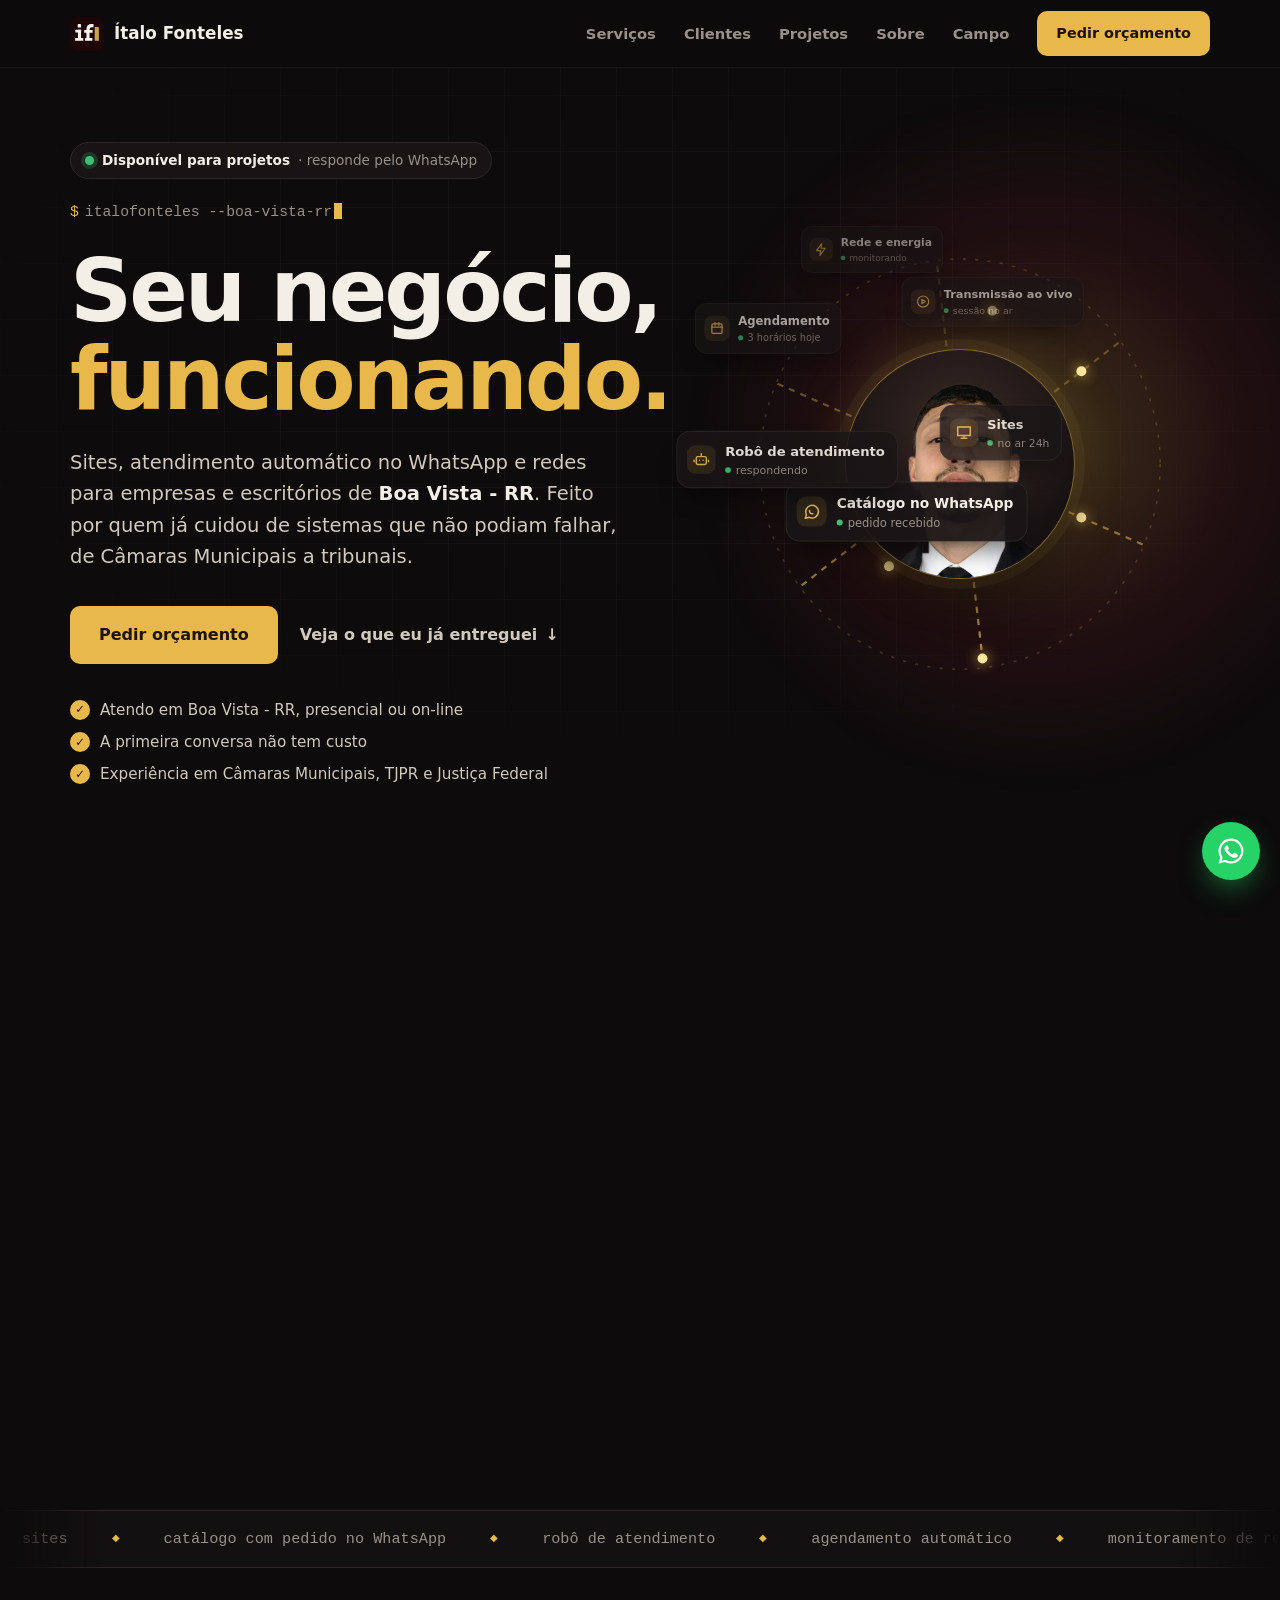
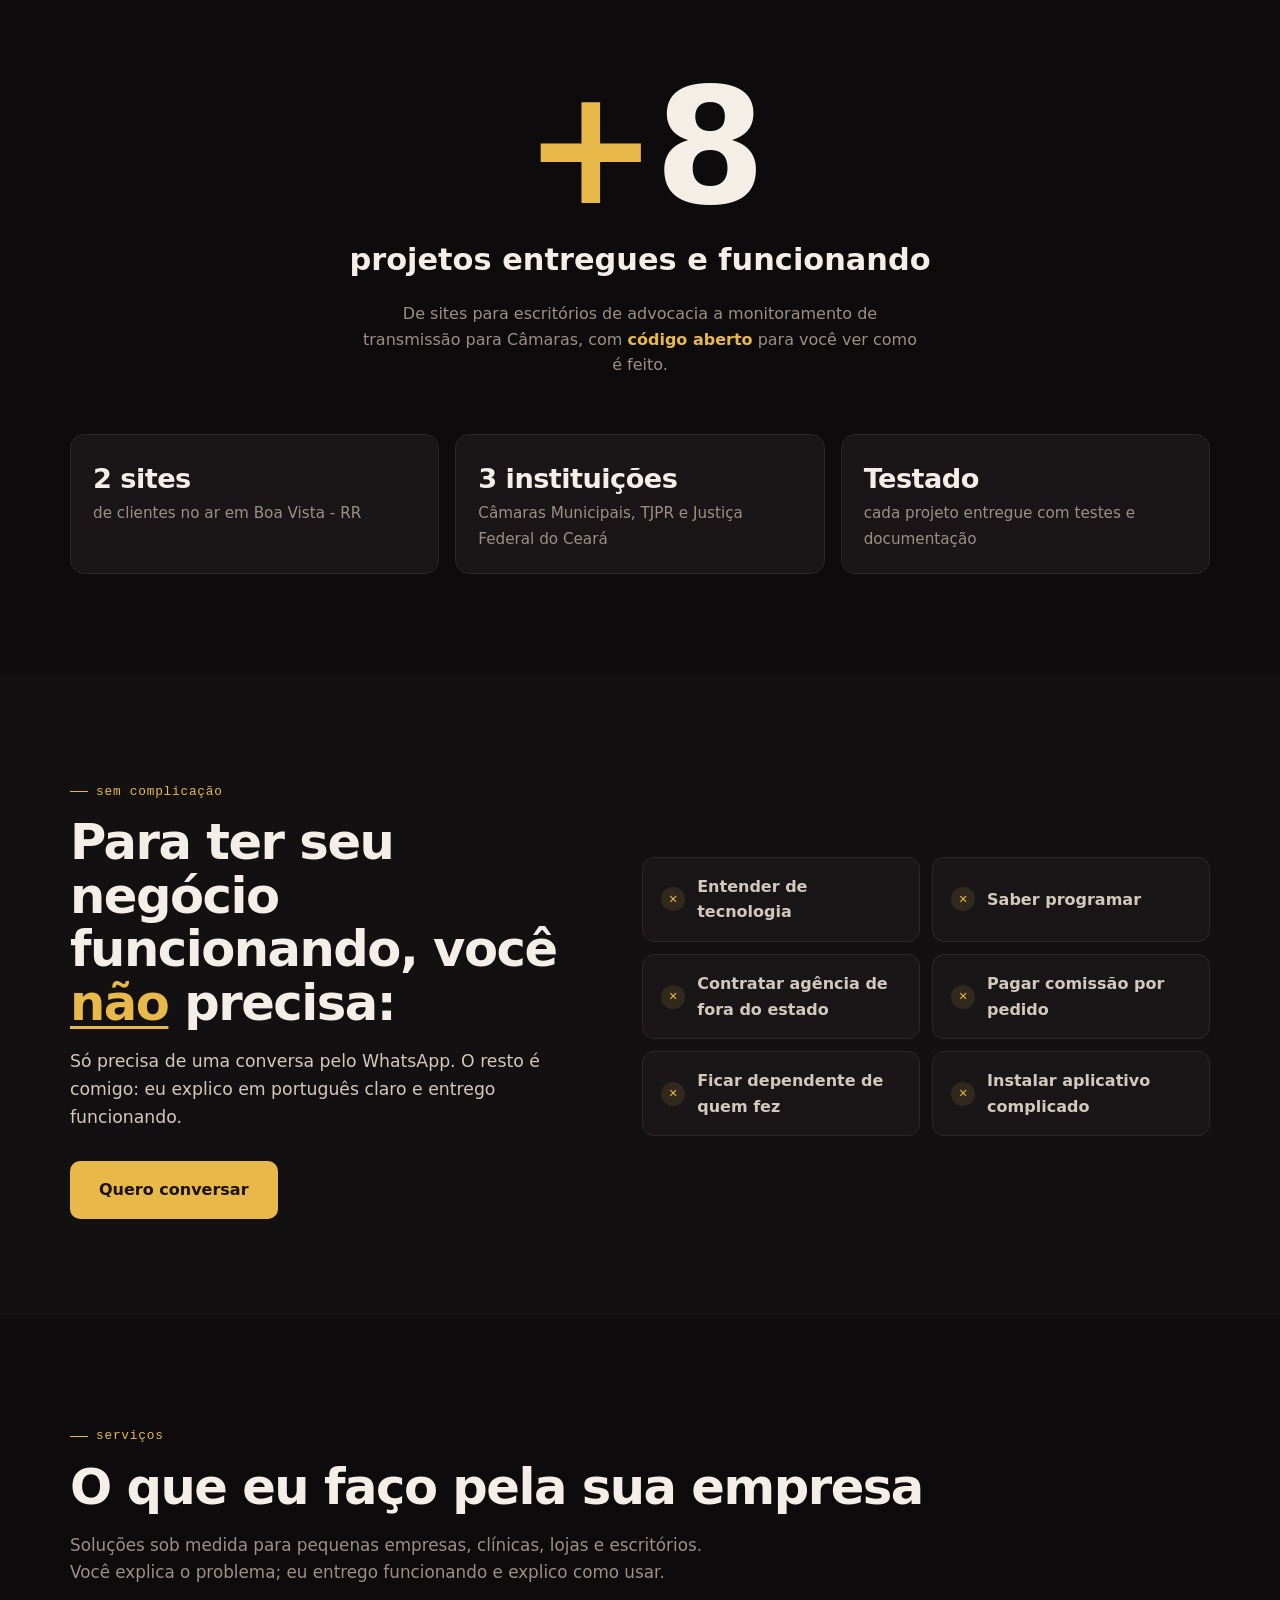
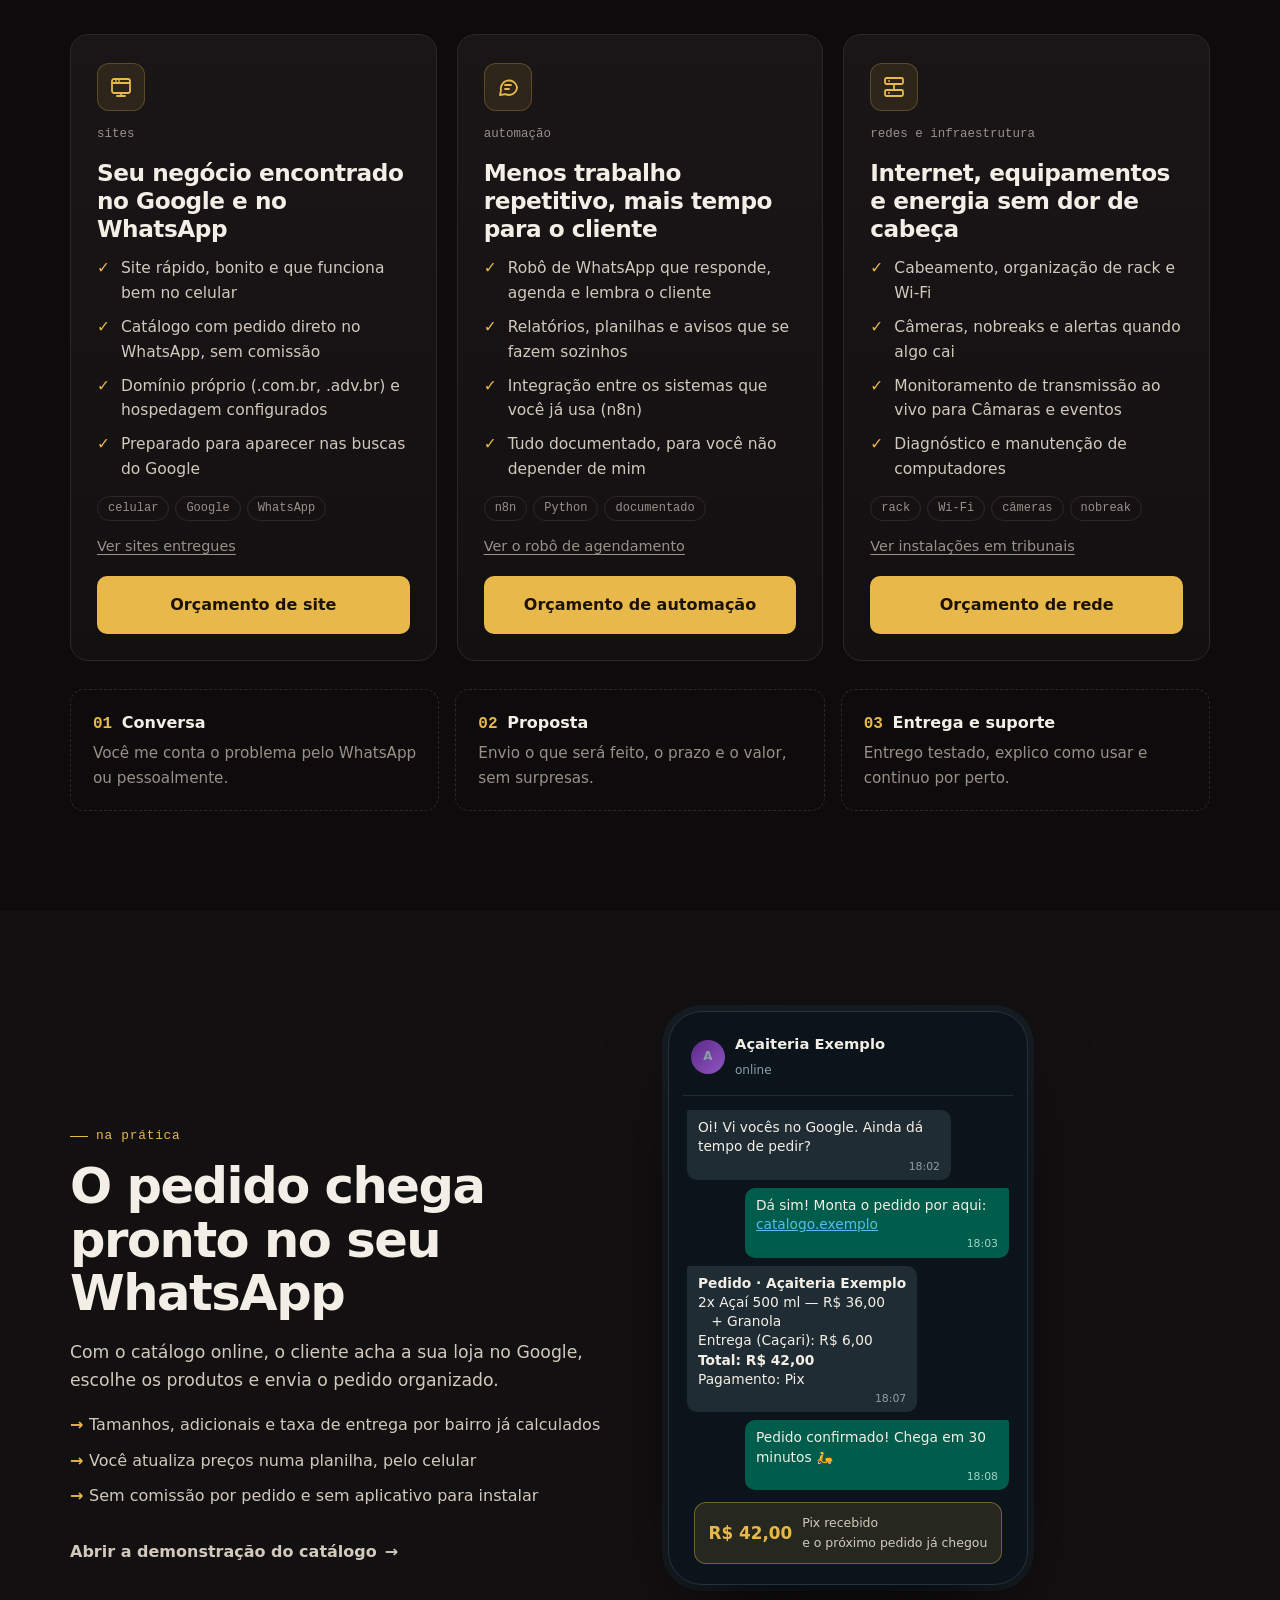
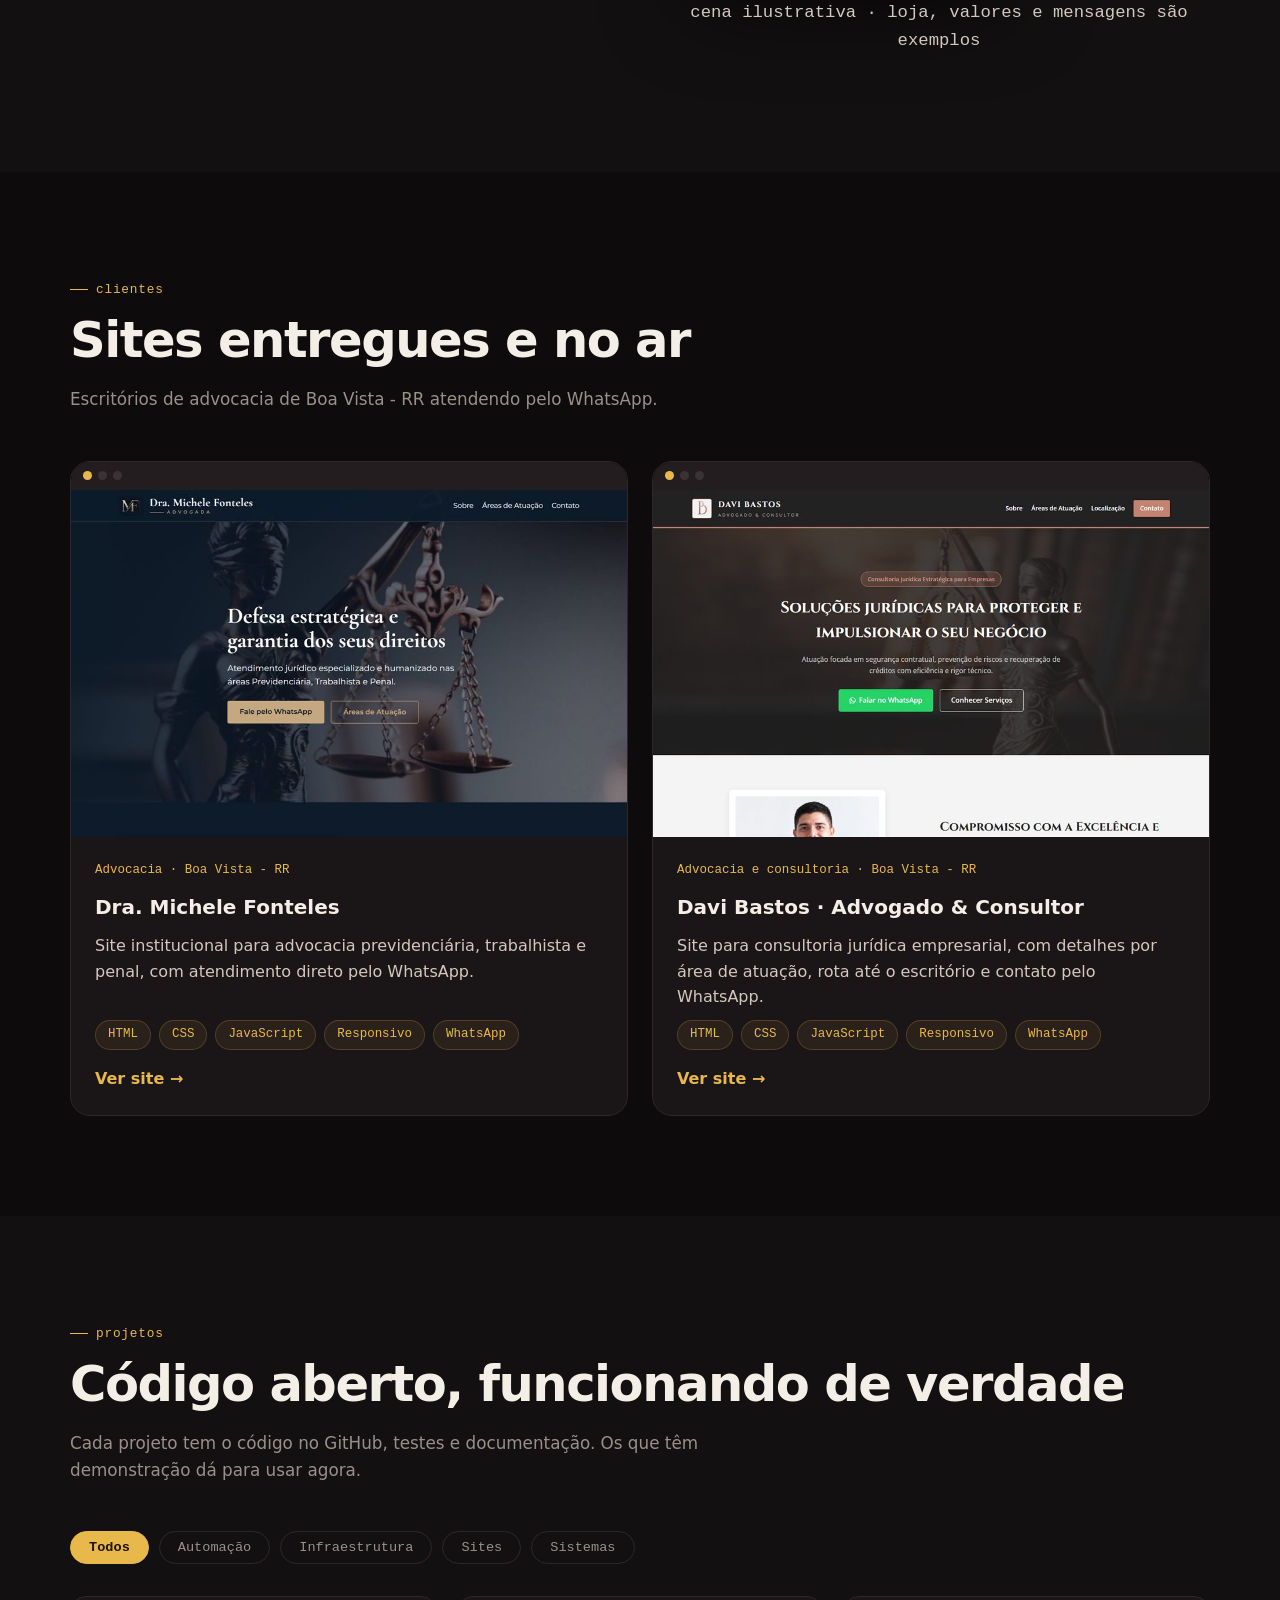
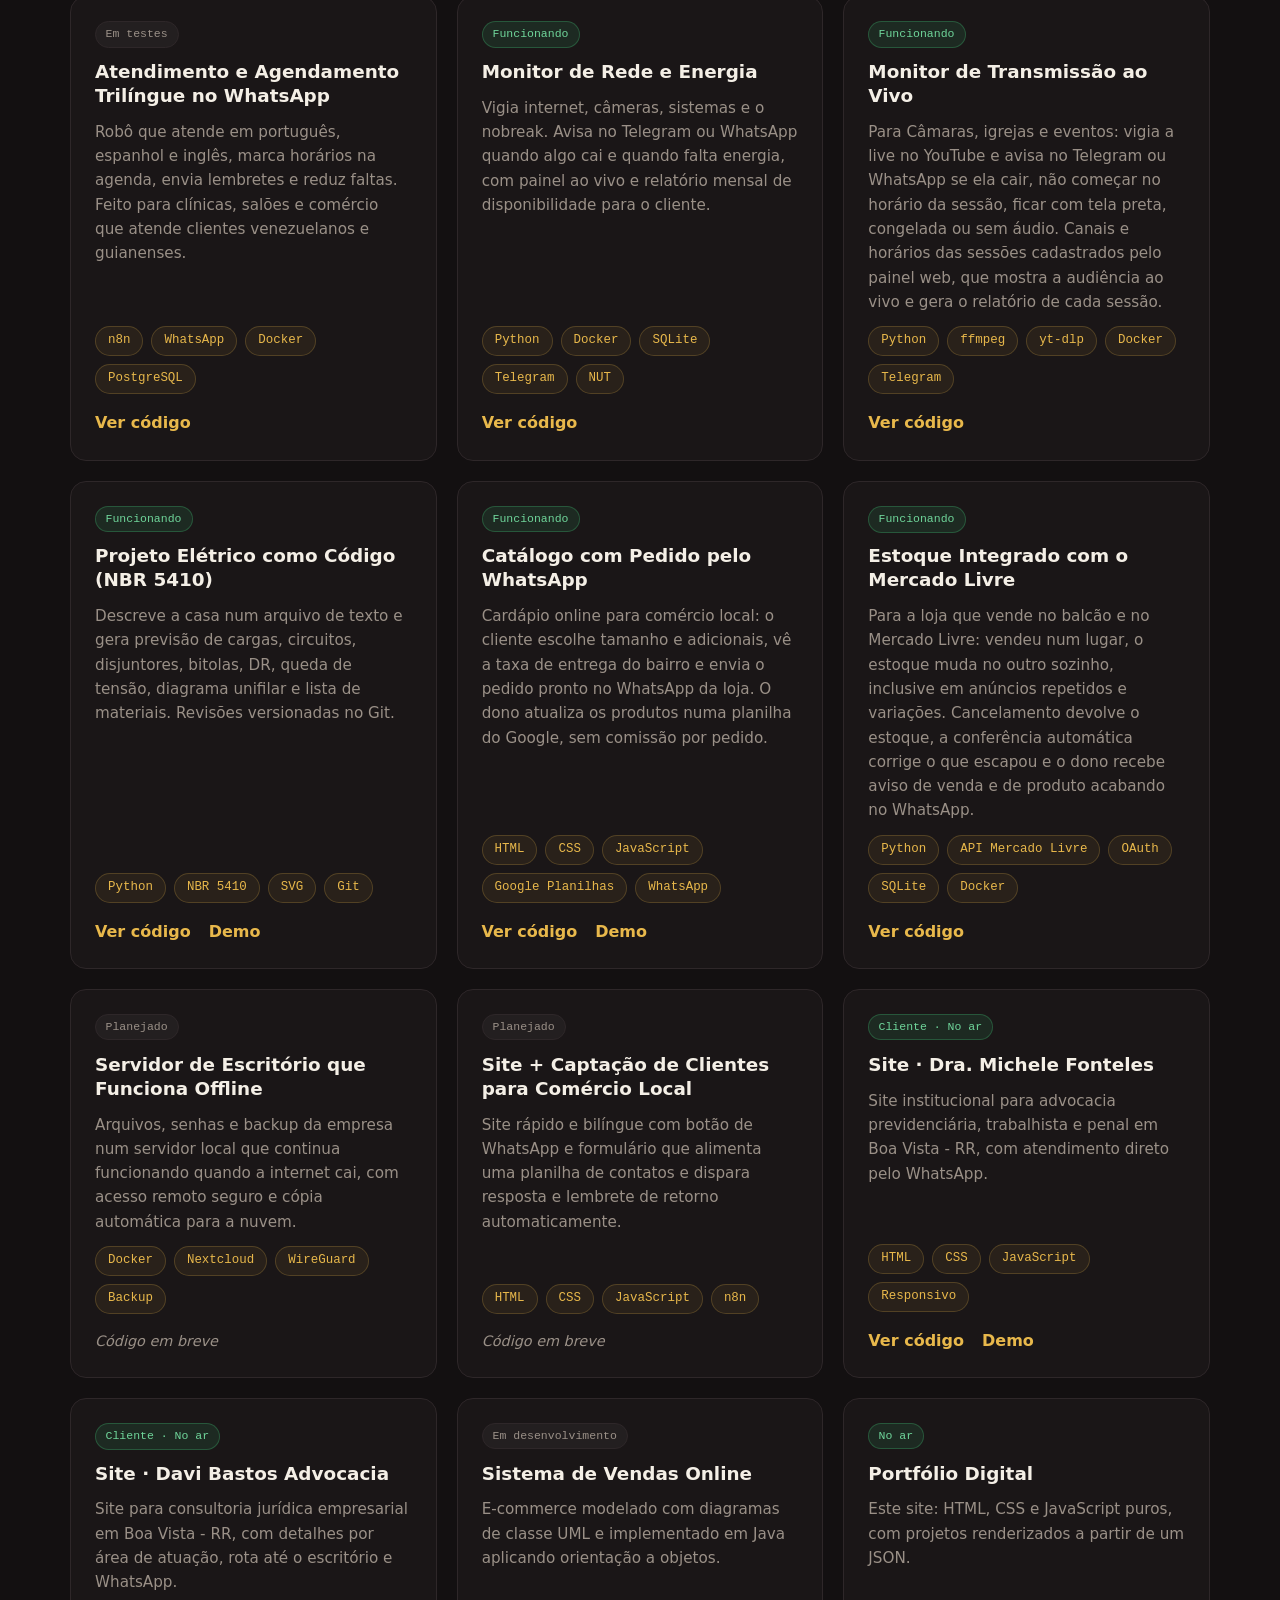
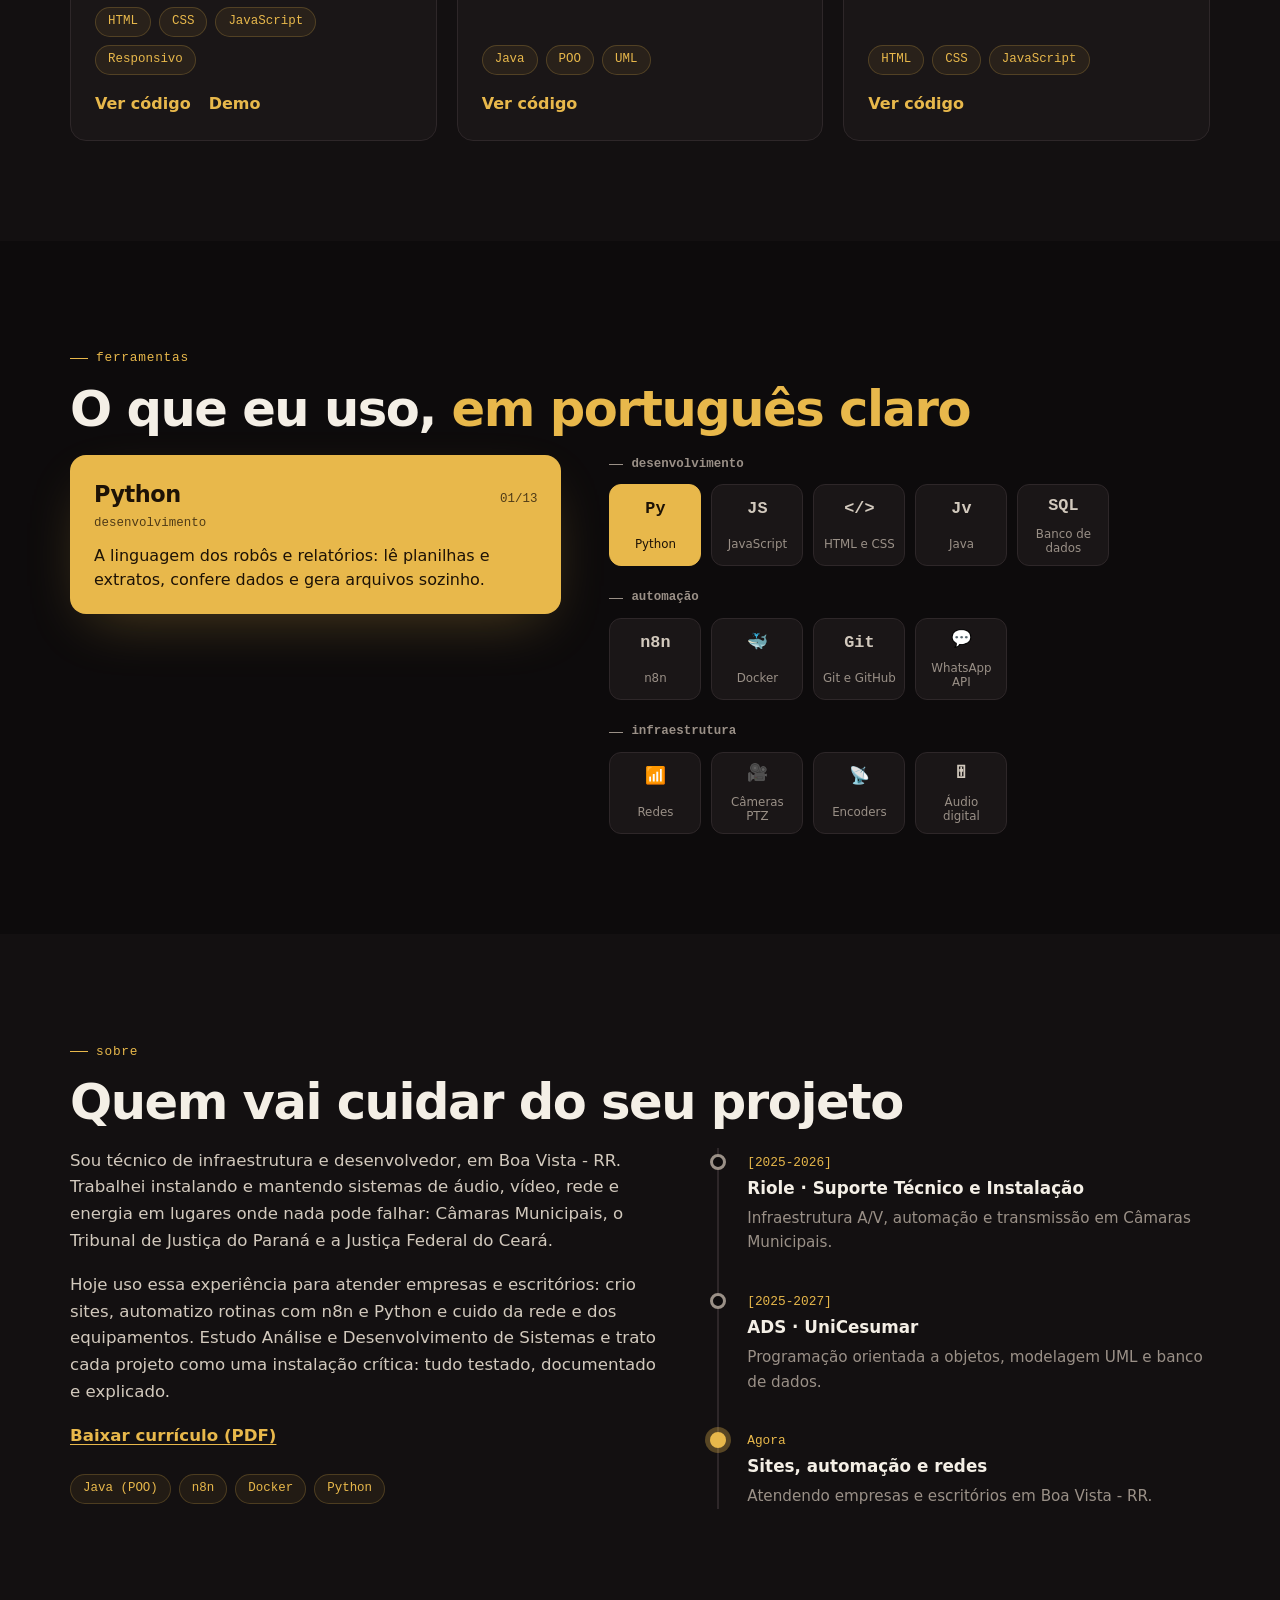
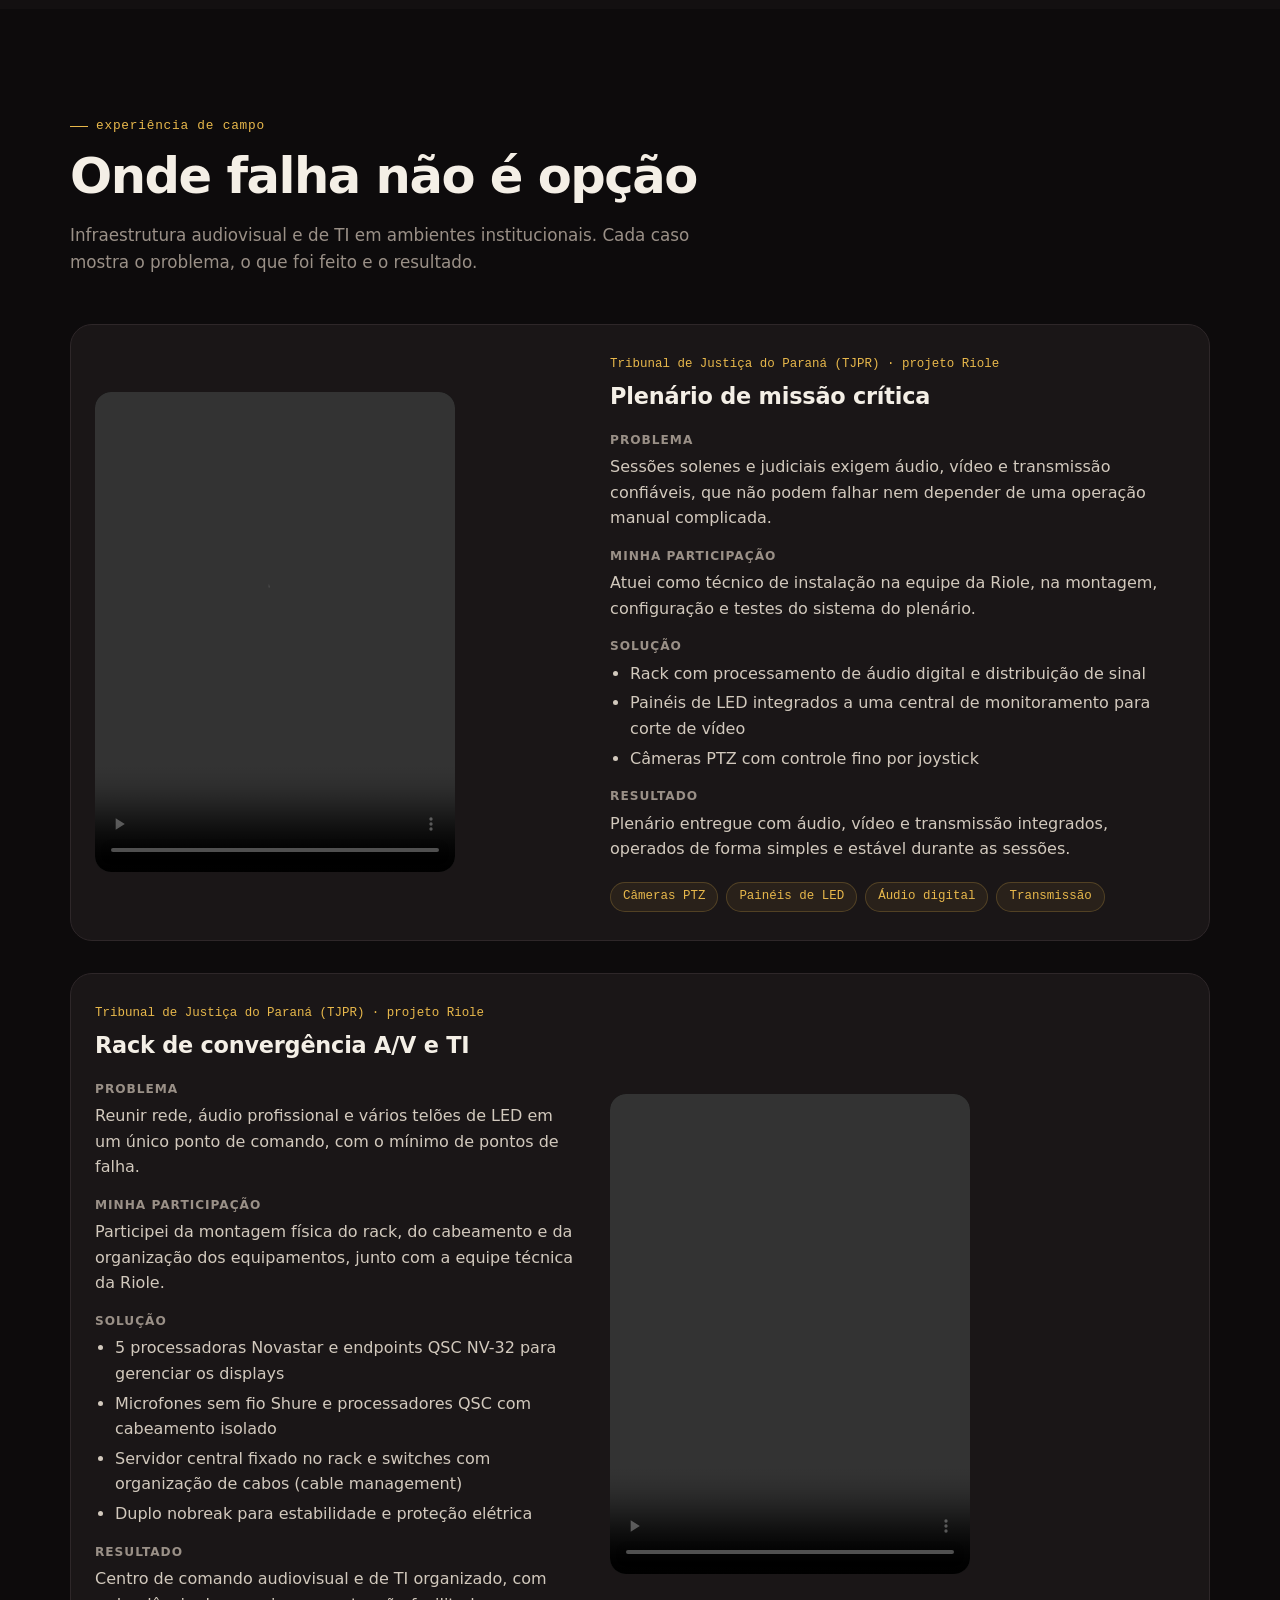
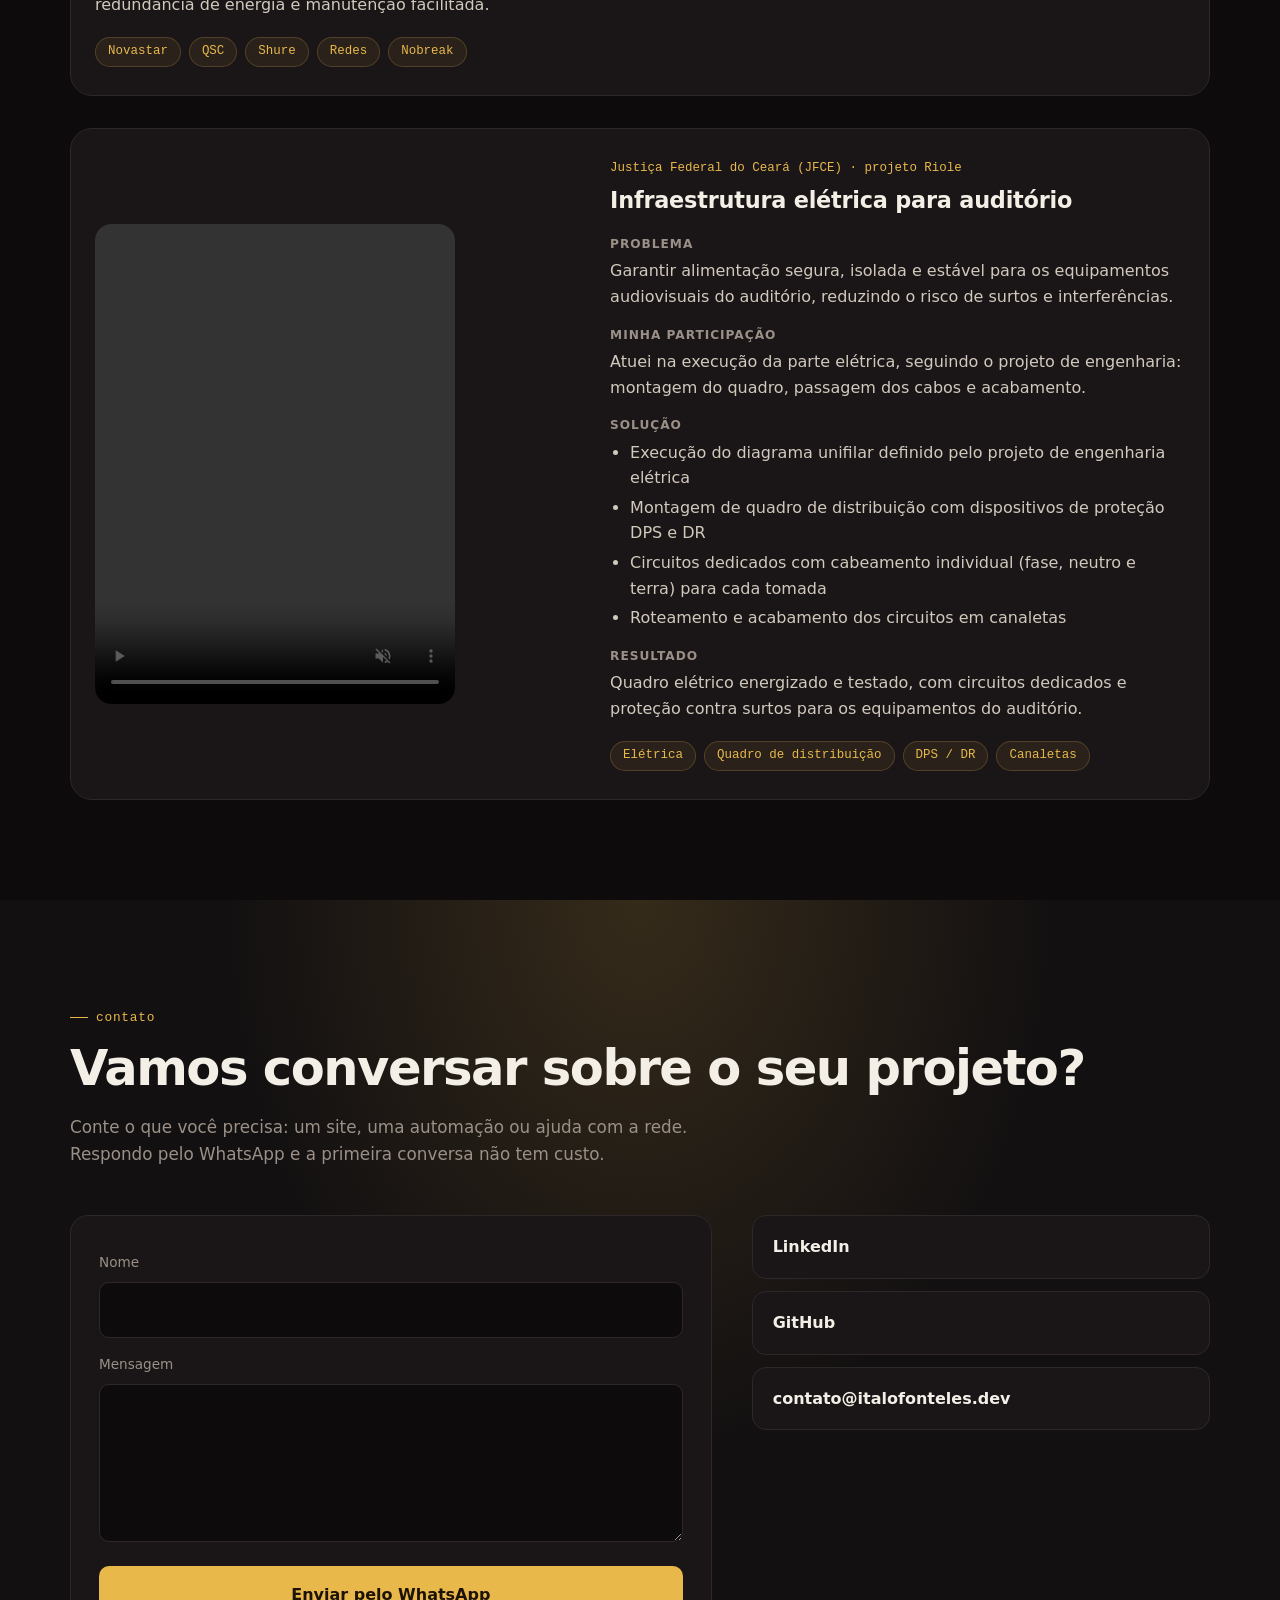
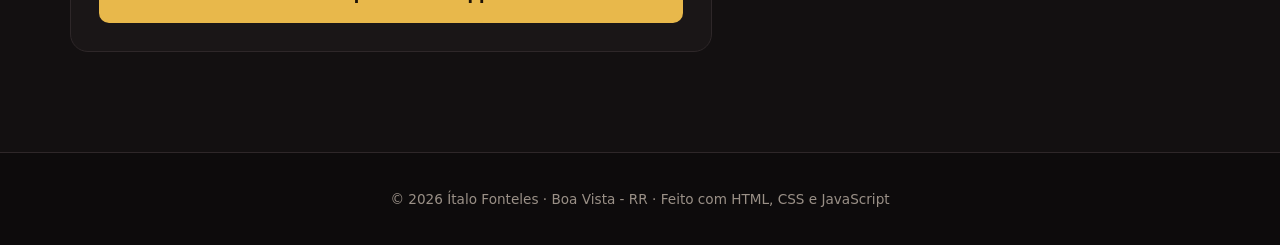
==== commit c926afda: "feat: topo com orbita de servicos ao redor da foto, abrindo conforme a rolagem" ====
--- a/index.html
+++ b/index.html
@@ -84,8 +84,10 @@
 
   <main>
     <section id="inicio" class="hero">
+      <div class="hero__fixo">
       <div class="container hero__conteudo">
         <div class="hero__texto">
+          <p class="hero__disponivel"><i aria-hidden="true"></i><b>Disponível para projetos</b><span>· responde pelo WhatsApp</span></p>
           <p class="hero__terminal" aria-hidden="true"><span class="prompt">$</span><span id="digitando">italofonteles --boa-vista-rr</span><span class="cursor"></span></p>
           <h1>Seu negócio,<br><span class="destaque">funcionando.</span></h1>
           <p class="hero__sub">
@@ -105,10 +107,13 @@
           </ul>
         </div>
 
-        <figure class="hero__retrato">
-          <img src="assets/img/foto-perfil.jpg" alt="Foto de perfil de Ítalo Fonteles" class="hero__foto" width="380" height="475">
-          <figcaption class="hero__etiqueta"><i aria-hidden="true"></i><div><b>Disponível para projetos</b><span>responde pelo WhatsApp</span></div></figcaption>
-        </figure>
+        <!-- Órbita: os serviços saem do rosto e giram em volta conforme a página rola (js/orbita.js) -->
+        <div class="orbita" id="orbita">
+          <svg class="orbita__fios" aria-hidden="true"></svg>
+          <div class="orbita__eu"><img src="assets/img/foto-recorte.webp" alt="Foto de Ítalo Fonteles" width="480" height="480"></div>
+          <p class="orbita__dica" aria-hidden="true">role a página <span>↓</span></p>
+        </div>
+      </div>
       </div>
     </section>
 
@@ -456,6 +461,7 @@
   <script src="js/utils.js" defer></script>
   <script src="js/main.js" defer></script>
   <script src="js/efeitos.js" defer></script>
+  <script src="js/orbita.js" defer></script>
   <script src="js/projetos.js" defer></script>
   <script src="js/cases.js" defer></script>
   <script src="js/contato.js" defer></script>
--- a/css/components.css
+++ b/css/components.css
@@ -39,13 +39,16 @@
 .link-seta:hover { color: var(--accent); }
 
 /* ===== HERO ===== */
-.hero {
+.hero { position: relative; isolation: isolate; overflow: clip; }
+/* parte que fica presa na tela enquanto a órbita abre (a altura extra da .hero é o "caminho" da rolagem) */
+.hero__fixo {
+  position: sticky; top: 0;
   min-height: min(100vh, 880px); display: flex; align-items: center;
   padding: calc(var(--nav-height) + 40px) 0 60px;
-  position: relative; isolation: isolate; overflow: hidden;
-}
+}
+.hero--presa { height: calc(min(100vh, 880px) + 70vh); }
 /* grade "tech" que some nas bordas + brilho dourado atrás da foto */
-.hero::before {
+.hero__fixo::before {
   content: ""; position: absolute; inset: 0; z-index: -2;
   background:
     repeating-linear-gradient(0deg, rgba(255, 255, 255, .035) 0 1px, transparent 1px 56px),
@@ -53,13 +56,13 @@
   -webkit-mask-image: radial-gradient(ellipse 80% 70% at 50% 40%, #000 30%, transparent 75%);
           mask-image: radial-gradient(ellipse 80% 70% at 50% 40%, #000 30%, transparent 75%);
 }
-.hero::after {
+.hero__fixo::after {
   content: ""; position: absolute; z-index: -1; width: 720px; height: 720px; right: -120px; top: 50%;
   transform: translateY(-50%);
   background: radial-gradient(circle, rgba(232, 184, 75, .22), rgba(122, 31, 43, .18) 40%, transparent 68%);
   filter: blur(10px);
 }
-.hero__conteudo { display: grid; grid-template-columns: 1.15fr .85fr; gap: 48px; align-items: center; }
+.hero__conteudo { display: grid; grid-template-columns: 1fr 1fr; gap: 40px; align-items: center; }
 
 .hero__terminal { font-family: var(--font-mono); font-size: .92rem; color: var(--text-muted); margin-bottom: 22px; }
 .hero__terminal .prompt { color: var(--accent); margin-right: 6px; }
@@ -82,33 +85,44 @@
   font-size: .72rem; font-weight: 800; color: var(--on-accent); background: var(--accent); flex-shrink: 0;
 }
 
-.hero__retrato { position: relative; justify-self: center; }
-/* raios de luz atrás da foto, girando devagar */
-.hero__retrato::before {
-  content: ""; position: absolute; inset: -18%; z-index: -1; border-radius: 50%;
-  background: conic-gradient(from 0deg, transparent 0 20deg, rgba(232, 184, 75, .18) 30deg, transparent 50deg,
-    transparent 110deg, rgba(232, 184, 75, .12) 125deg, transparent 145deg, transparent 220deg,
-    rgba(232, 184, 75, .16) 235deg, transparent 255deg);
-  -webkit-mask-image: radial-gradient(circle, #000 35%, transparent 70%);
-          mask-image: radial-gradient(circle, #000 35%, transparent 70%);
-  animation: girar 40s linear infinite;
-}
-@keyframes girar { to { transform: rotate(360deg); } }
-.hero__foto {
-  width: min(380px, 80vw); height: auto; aspect-ratio: 4 / 5;
-  object-fit: cover; object-position: var(--foto-posicao);
-  border-radius: 28px; border: 1px solid rgba(232, 184, 75, .35);
-  box-shadow: 0 30px 80px -20px rgba(0, 0, 0, .8), 0 0 0 8px rgba(232, 184, 75, .06);
-}
-.hero__etiqueta {
-  position: absolute; left: -28px; bottom: 34px;
-  display: flex; gap: 10px; align-items: center;
-  background: rgba(26, 22, 23, .92); border: 1px solid var(--border); border-radius: 14px;
-  padding: 10px 14px; font-size: .85rem; box-shadow: 0 16px 40px -12px rgba(0, 0, 0, .7);
-}
-.hero__etiqueta b { display: block; font-size: .95rem; }
-.hero__etiqueta span { color: var(--text-muted); }
-.hero__etiqueta i { width: 10px; height: 10px; border-radius: 50%; background: #3fbf73; box-shadow: 0 0 0 4px rgba(63, 191, 115, .2); flex-shrink: 0; }
+.hero__disponivel {
+  display: inline-flex; flex-wrap: wrap; gap: 6px 8px; align-items: center; margin-bottom: 22px;
+  background: rgba(26, 22, 23, .92); border: 1px solid var(--border); border-radius: 999px;
+  padding: 7px 14px; font-size: .85rem;
+}
+.hero__disponivel span { color: var(--text-muted); }
+.hero__disponivel i { width: 9px; height: 9px; border-radius: 50%; background: #3fbf73; box-shadow: 0 0 0 4px rgba(63, 191, 115, .2); flex-shrink: 0; }
+
+/* órbita: foto redonda no centro, cartões dos serviços girando, fios e pacotes de dados */
+.orbita { position: relative; width: 100%; max-width: 540px; aspect-ratio: 1; justify-self: center; }
+.orbita__fios { position: absolute; inset: 0; width: 100%; height: 100%; z-index: 1; overflow: visible; }
+.orbita__eu {
+  position: absolute; left: 50%; top: 50%; width: 46%; aspect-ratio: 1; transform: translate(-50%, -50%);
+  border-radius: 50%; overflow: hidden; z-index: 2;
+  background: radial-gradient(circle at 50% 35%, #3a2a24, #171113 70%);
+  border: 1.5px solid rgba(232, 184, 75, .5);
+  box-shadow: 0 0 0 10px rgba(232, 184, 75, .05), 0 0 60px rgba(232, 184, 75, .18), 0 30px 60px -20px #000;
+}
+/* rosto no centro do círculo (o rosto fica um pouco à direita na foto recortada) */
+.orbita__eu img { width: 118%; max-width: none; height: auto; margin: 4.5% 0 0 -7.8%; display: block; }
+.orbita__dica {
+  position: absolute; left: 50%; bottom: 8%; transform: translateX(-50%); z-index: 2;
+  font-family: var(--font-mono); font-size: .8rem; color: var(--text-muted); white-space: nowrap;
+}
+.orbita__dica span { display: inline-block; color: var(--accent); animation: dica-descer 1.6s ease-in-out infinite; }
+@keyframes dica-descer { 50% { transform: translateY(4px); } }
+.orbita__cartao {
+  position: absolute; left: 0; top: 0; display: flex; align-items: center; gap: 10px;
+  background: rgba(26, 22, 23, .94); border: 1px solid var(--border); border-radius: 14px;
+  padding: 9px 13px 9px 10px; white-space: nowrap; font-size: .82rem; opacity: 0;
+  box-shadow: 0 14px 30px -12px rgba(0, 0, 0, .8);
+  transition: border-color .3s, box-shadow .3s;
+}
+.orbita__cartao svg { width: 30px; height: 30px; padding: 6px; border-radius: 9px; background: rgba(232, 184, 75, .12); stroke: var(--accent); fill: none; stroke-width: 2; stroke-linecap: round; stroke-linejoin: round; flex-shrink: 0; }
+.orbita__cartao b { display: block; font-size: .86rem; }
+.orbita__cartao small { color: var(--text-muted); font-size: .72rem; display: flex; align-items: center; gap: 5px; }
+.orbita__cartao small i { width: 6px; height: 6px; border-radius: 50%; background: #3fbf73; }
+.orbita__cartao.aceso { border-color: rgba(232, 184, 75, .8); box-shadow: 0 0 0 3px rgba(232, 184, 75, .15), 0 0 24px rgba(232, 184, 75, .35); }
 
 /* ===== FAIXA ROLANDO ===== */
 .faixa {
@@ -431,10 +445,13 @@
 /* ===== RESPONSIVO ===== */
 @media (max-width: 960px) {
   .hero__conteudo, .sem-complicacao, .na-pratica, .ferramentas, .sobre, .contato { grid-template-columns: 1fr; }
-  .hero__retrato { order: -1; }
-  .hero__foto { width: min(260px, 70vw); }
-  .hero__etiqueta { left: 50%; transform: translateX(-50%); bottom: -18px; white-space: nowrap; }
-  .hero::after { right: 50%; transform: translate(50%, -60%); width: 520px; height: 520px; }
+  .orbita { order: -1; max-width: 400px; }
+  .orbita__cartao { font-size: .7rem; padding: 6px 9px 6px 7px; gap: 7px; border-radius: 11px; }
+  .orbita__cartao svg { width: 24px; height: 24px; padding: 4px; }
+  .orbita__cartao b { font-size: .74rem; }
+  .orbita__cartao small { font-size: .62rem; }
+  .hero__disponivel span { display: none; }
+  .hero__fixo::after { right: 50%; transform: translate(50%, -60%); width: 520px; height: 520px; }
   .ferramenta-atual { position: static; }
 }
 @media (max-width: 800px) {
